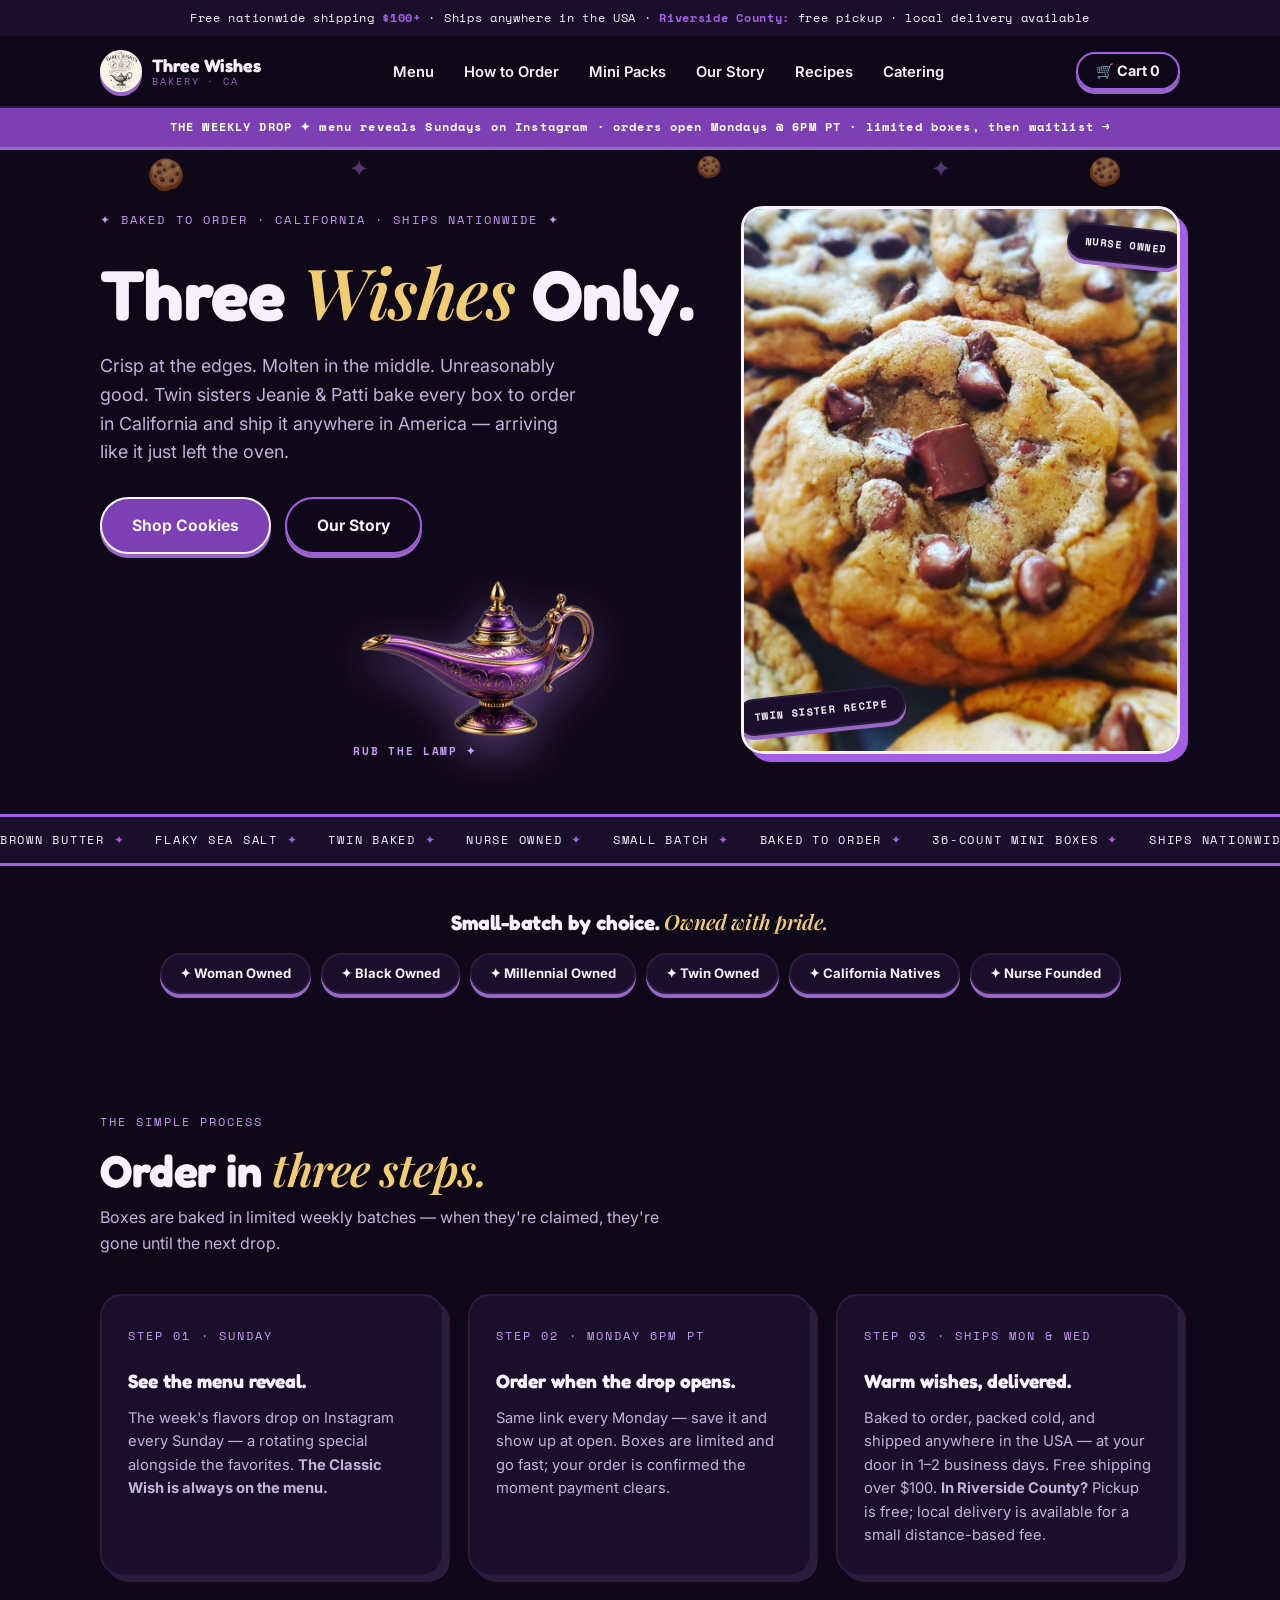
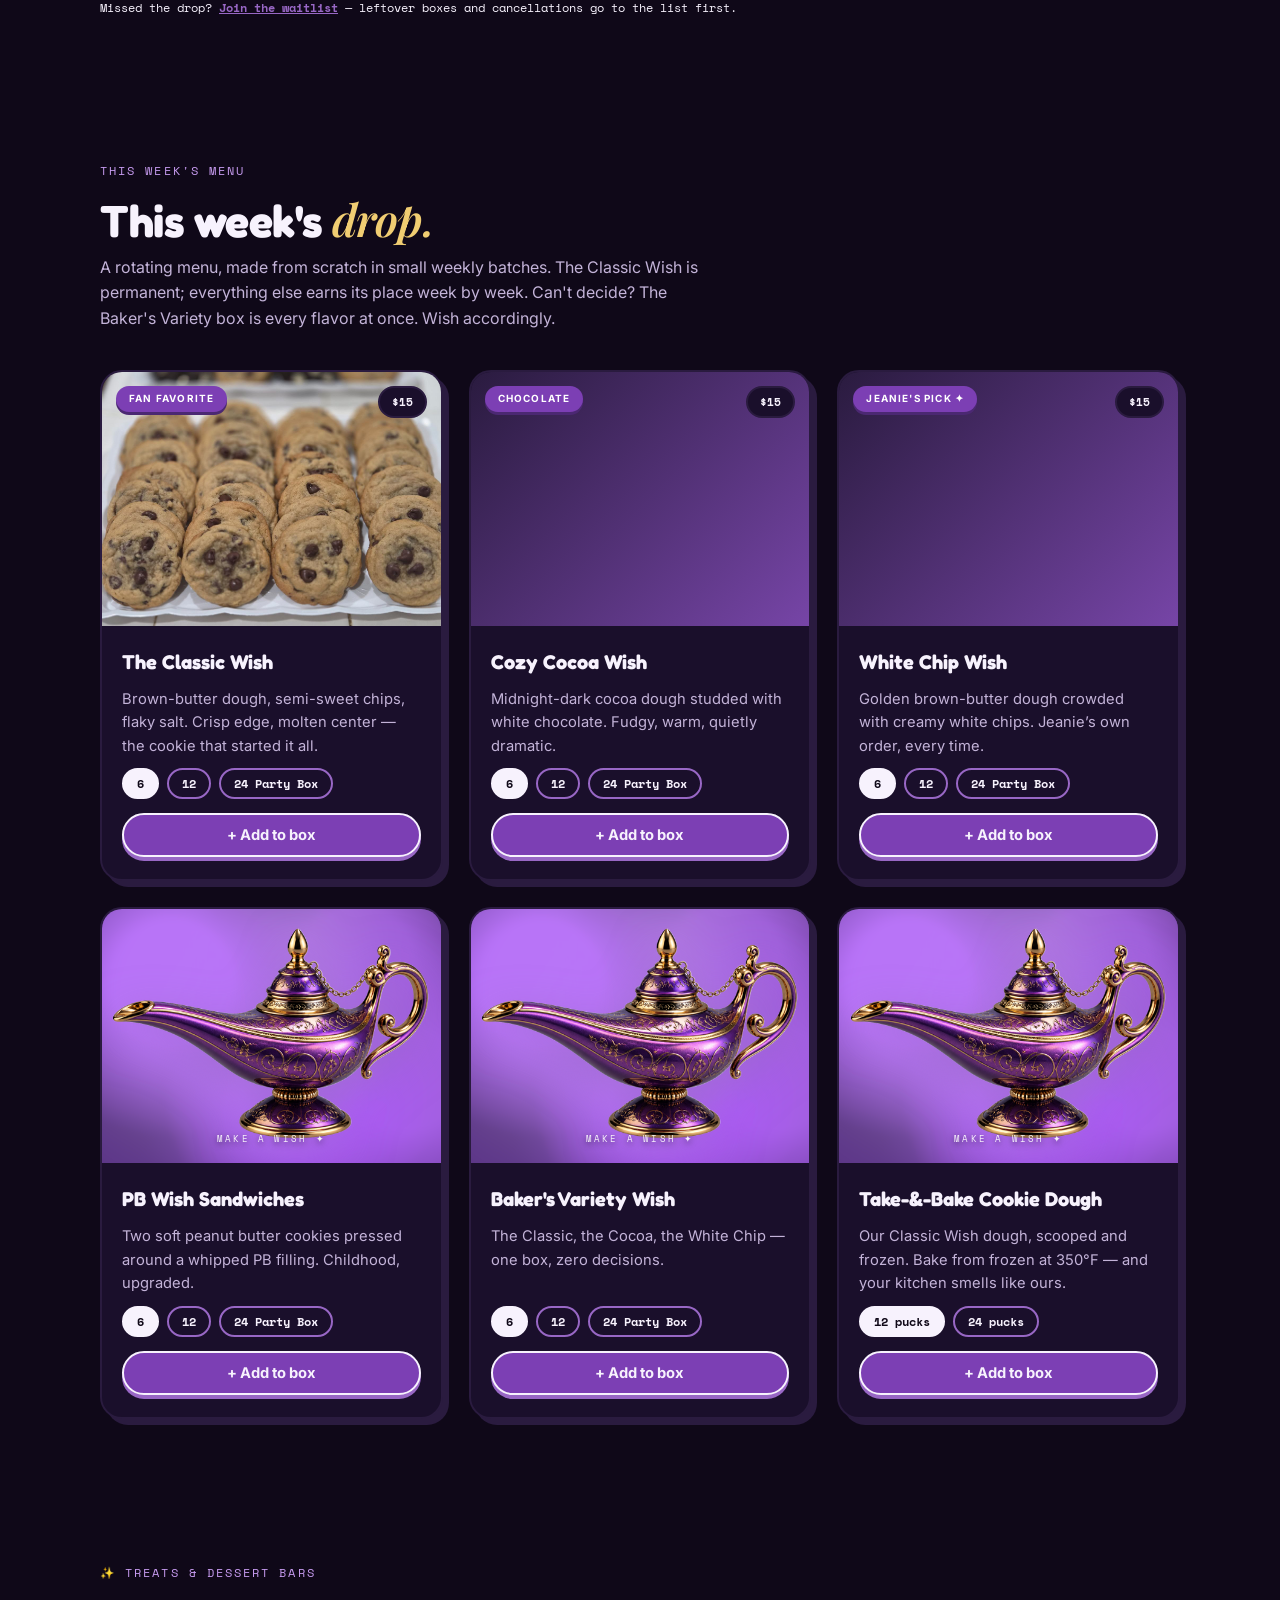
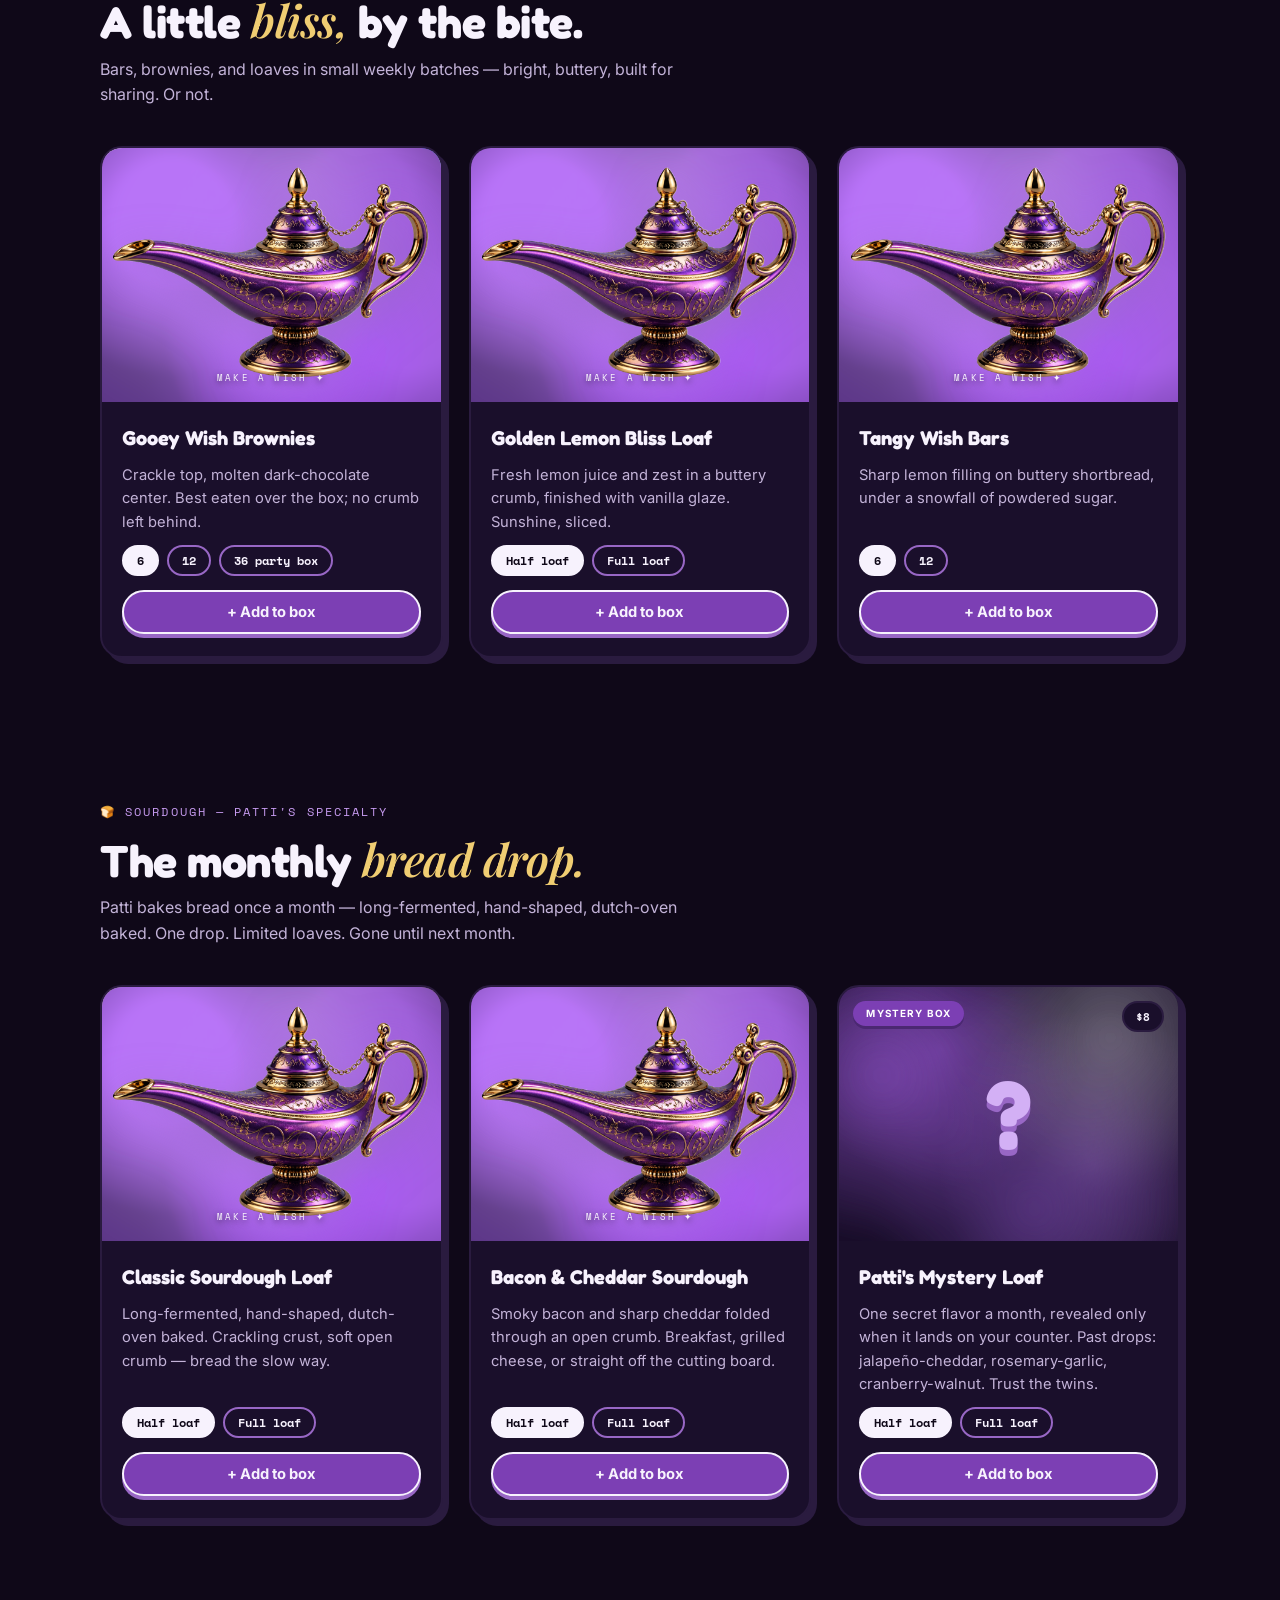
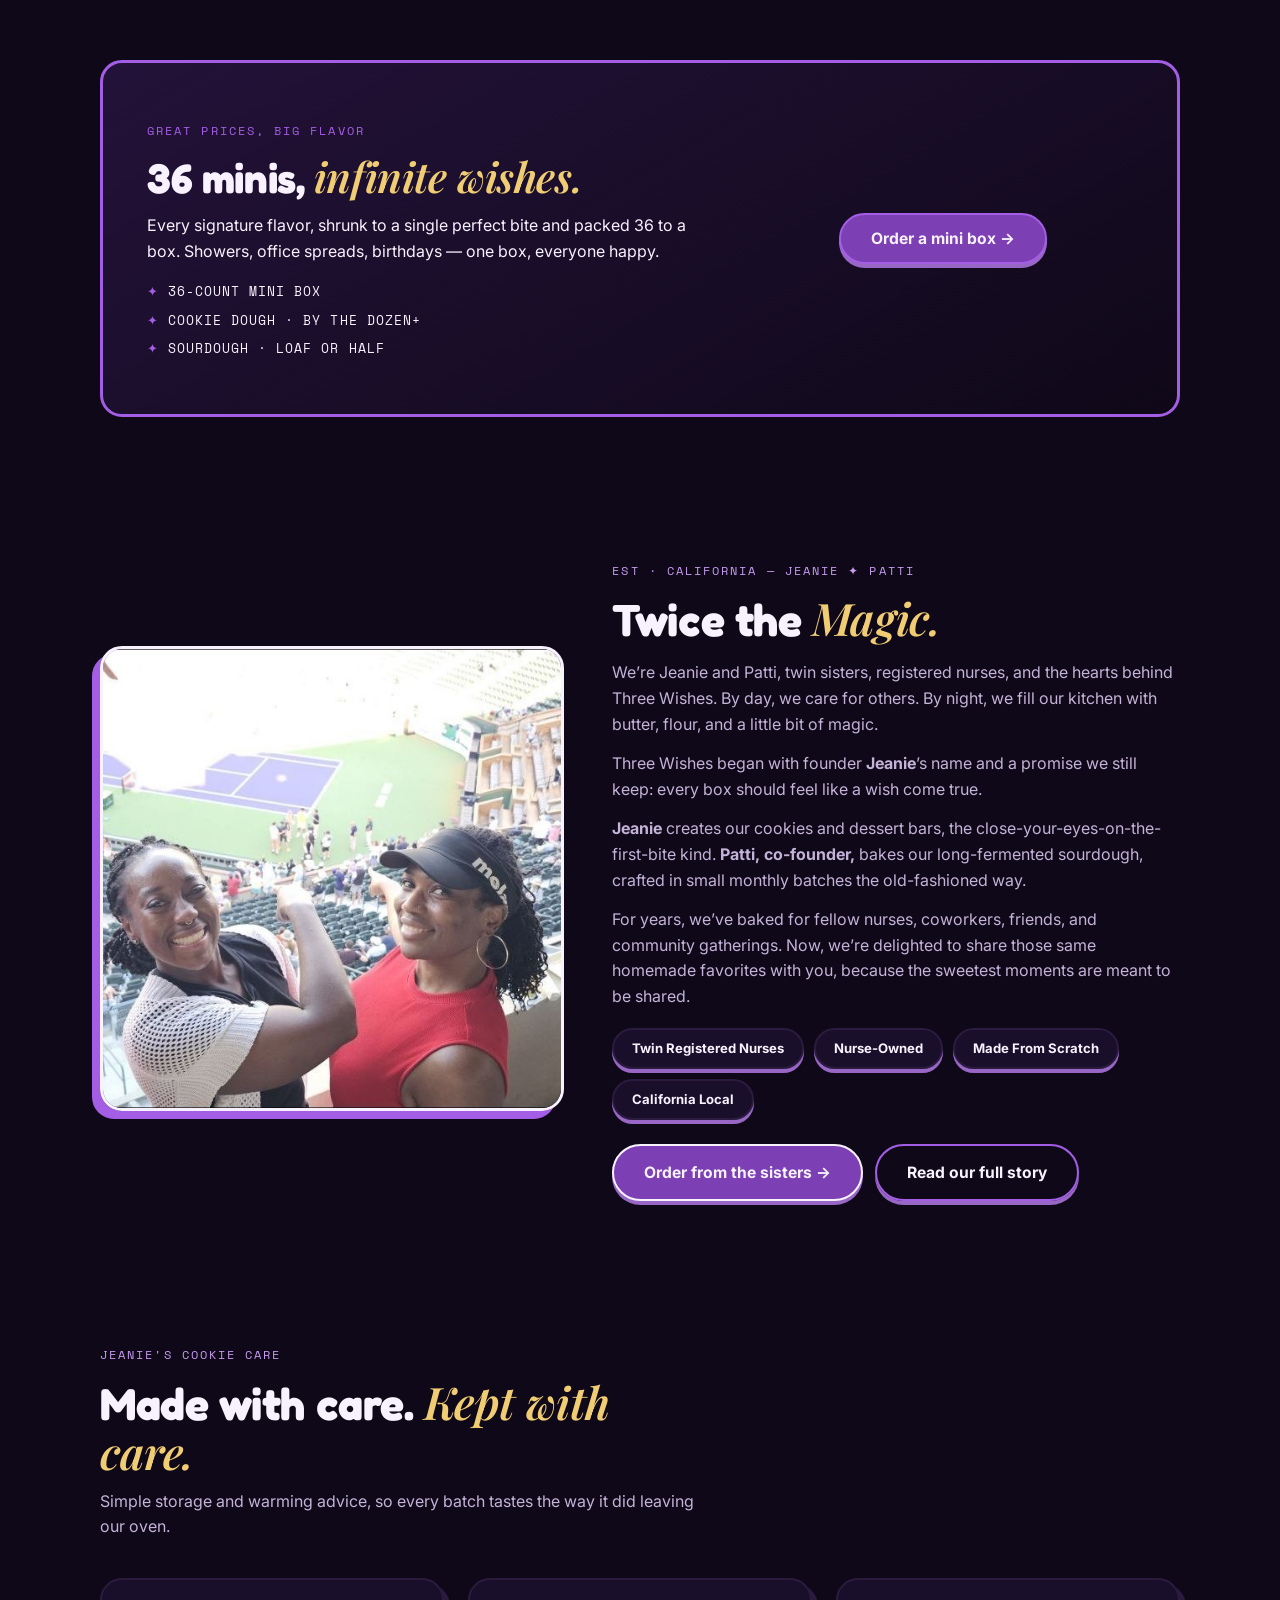
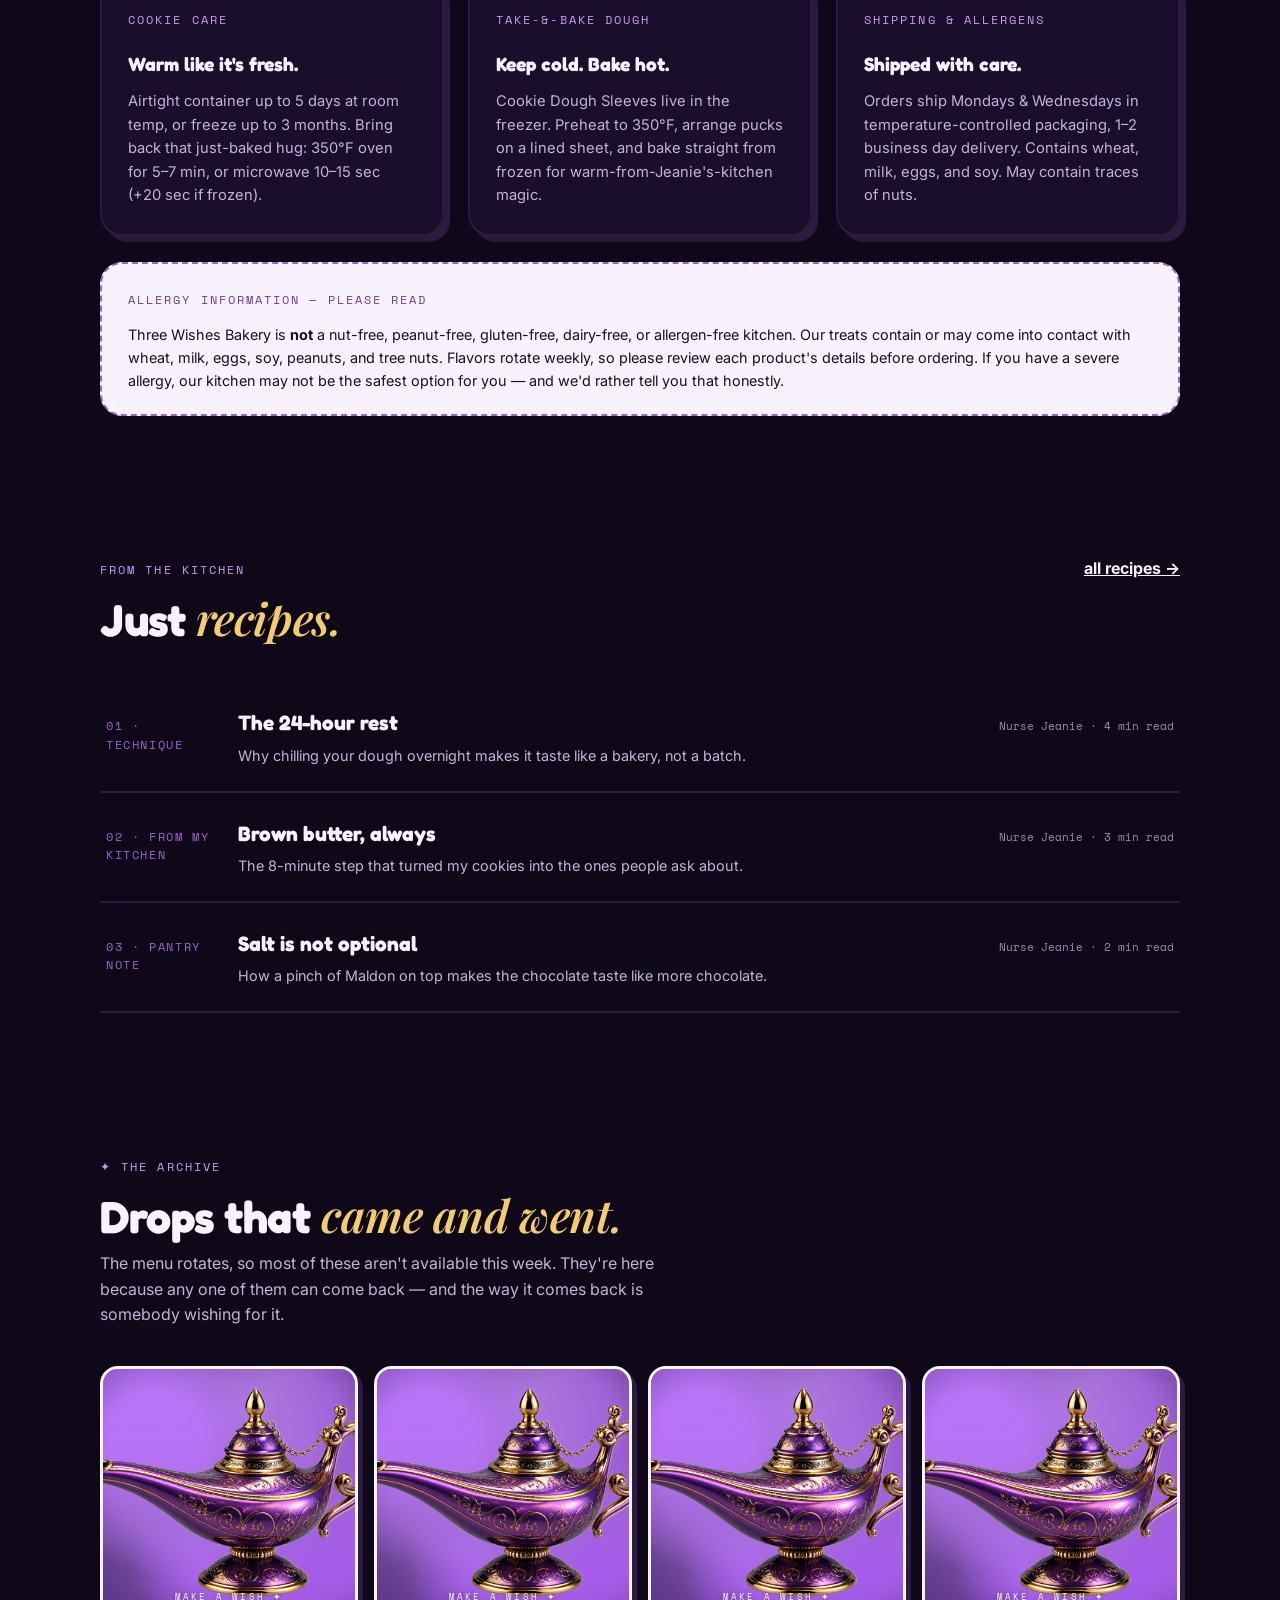
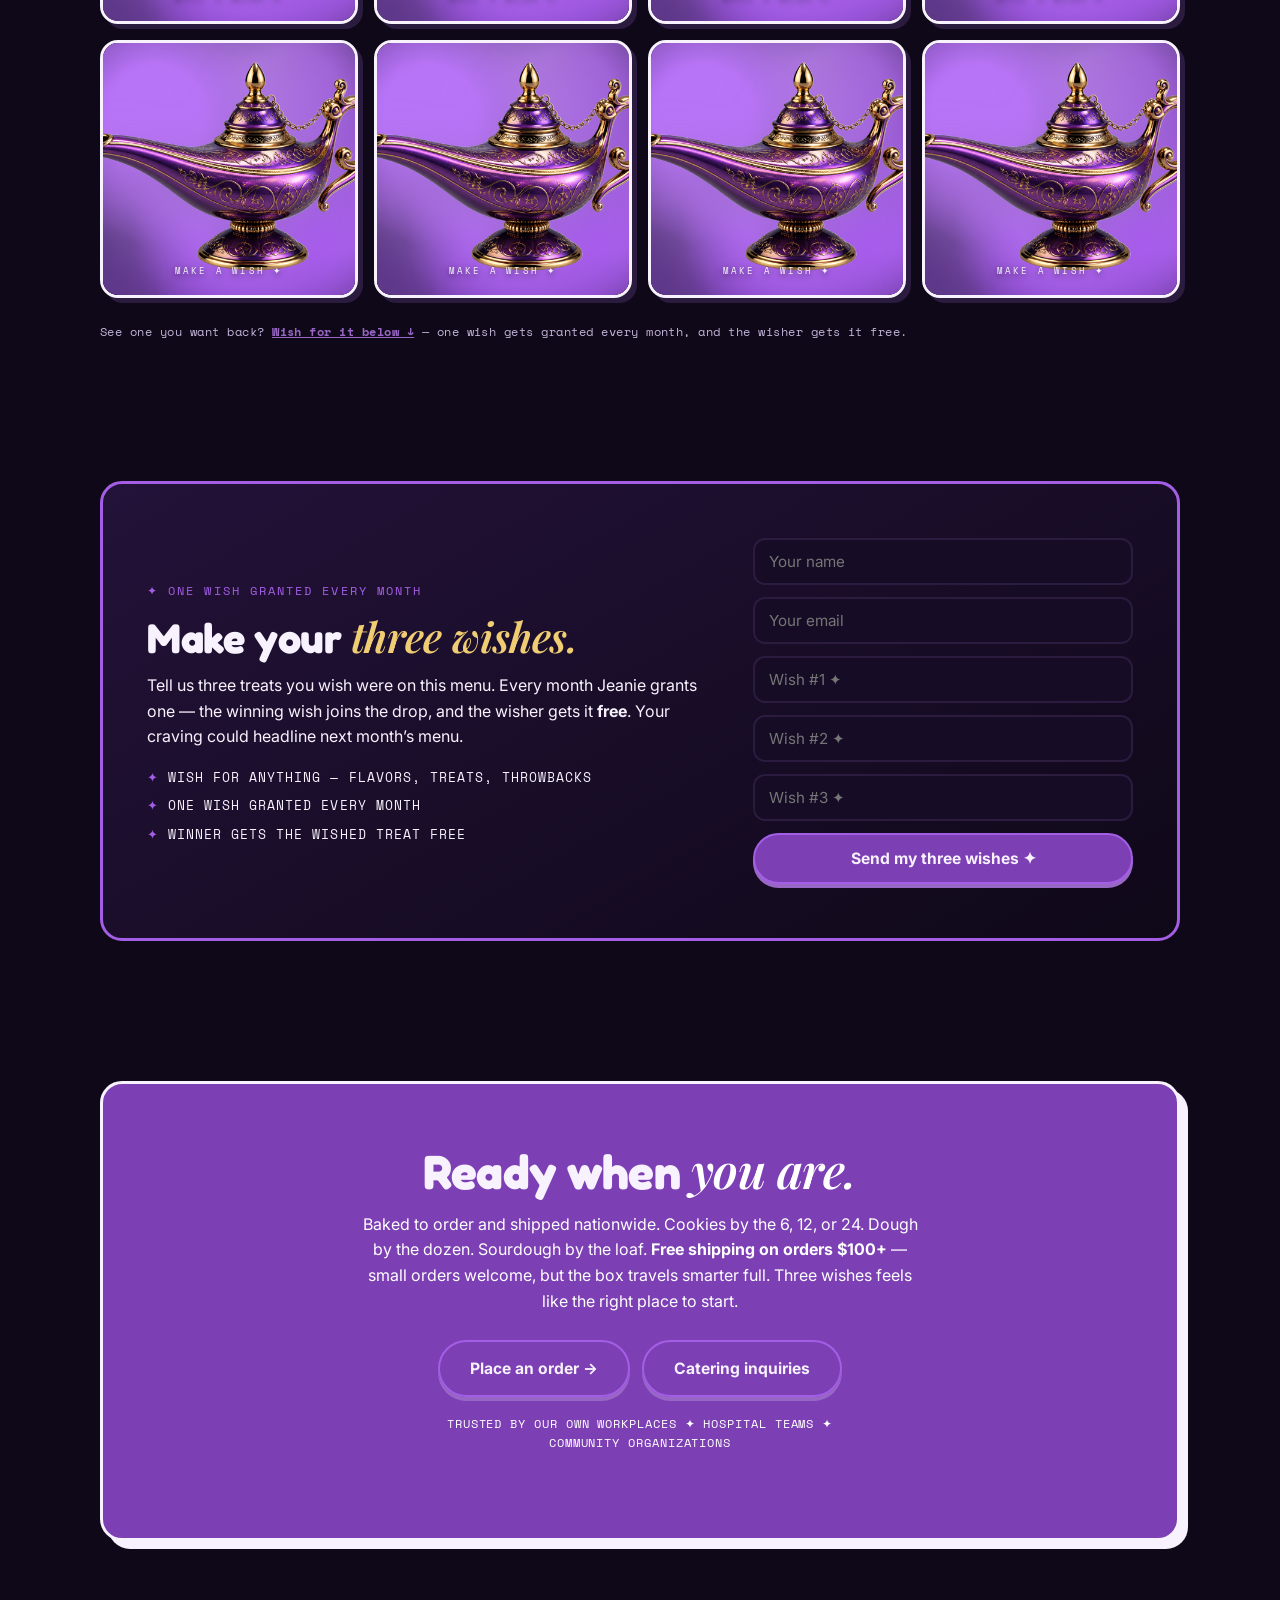
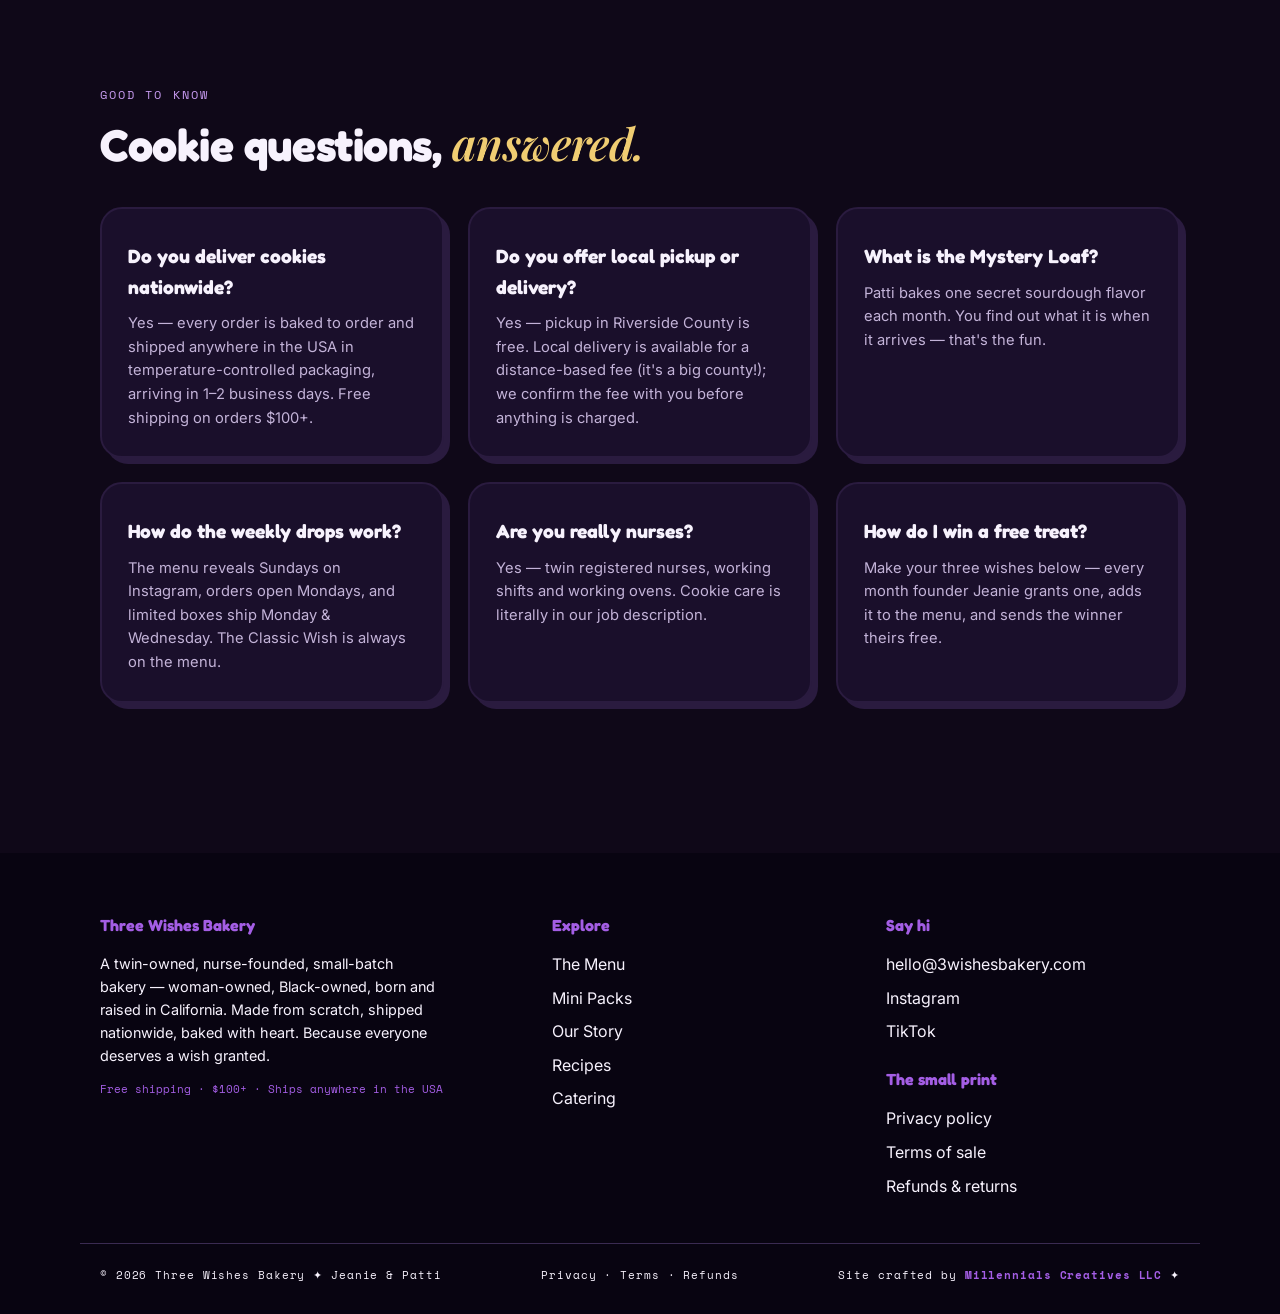
==== index.html @ 8a017bf6 "Close out the remaining SEO issues - Canonical tags added to catering.html and recipes.html, the two" ====
<!DOCTYPE html>
<html lang="en">
<head>
<meta charset="utf-8">
<meta name="viewport" content="width=device-width, initial-scale=1">
<title>Gourmet Cookie Delivery | Three Wishes Bakery, CA</title>
<meta name="description" content="Bakery-style cookies baked to order by twin sisters Jeanie & Patti in California. Weekly drops, monthly sourdough, take-and-bake dough. Free shipping $100+.">
<meta name="keywords" content="Three Wishes Bakery California, nurse owned bakery, twin owned bakery, Black owned bakery, gourmet cookies shipped nationwide, cookie delivery, sourdough bread California, corporate cookie catering, Riverside County bakery pickup, cookie delivery Riverside County, mystery box bakery, take and bake cookie dough">
<link rel="canonical" href="https://3wishesbakery.com/">
<meta property="og:type" content="website">
<meta property="og:site_name" content="Three Wishes Bakery">
<meta property="og:locale" content="en_US">
<meta property="og:title" content="Three Wishes Bakery — Three Wishes Only ✦">
<meta property="og:description" content="Crisp edges. Molten middles. Twin-baked in California, shipped to your door anywhere in the USA.">
<meta property="og:image" content="https://3wishesbakery.com/cookie-hero.jpg">
<meta property="og:url" content="https://3wishesbakery.com/">
<meta name="twitter:card" content="summary_large_image">
<script type="application/ld+json">
{
  "@context": "https://schema.org",
  "@type": "Bakery",
  "name": "Three Wishes Bakery",
  "alternateName": "3 Wishes Bakery California",
  "description": "Twin nurse-owned, Black-owned, woman-owned small-batch bakery. Gourmet cookies, dessert bars, and monthly sourdough drops. Made in California, shipped nationwide.",
  "founder": [
    {
      "@type": "Person",
      "name": "Jeanie",
      "jobTitle": "Founder"
    },
    {
      "@type": "Person",
      "name": "Patti",
      "jobTitle": "Co-Founder"
    }
  ],
  "areaServed": "United States",
  "servesCuisine": "Bakery",
  "email": "hello@3wishesbakery.com",
  "address": {
    "@type": "PostalAddress",
    "addressRegion": "CA",
    "addressCountry": "US"
  },
  "image": "https://3wishesbakery.com/cookie-hero.jpg",
  "logo": "https://3wishesbakery.com/logo-pink.jpg",
  "slogan": "Three Wishes Only.",
  "keywords": "nurse owned bakery, twin owned, Black owned, woman owned, cookies shipped nationwide",
  "url": "https://3wishesbakery.com/",
  "priceRange": "$7–$78",
  "currenciesAccepted": "USD"
}
</script>
<!-- Product/Offer schema: what puts prices into Google results -->
<script type="application/ld+json">
{"@context": "https://schema.org", "@type": "ItemList", "name": "Three Wishes Bakery menu", "itemListElement": [{"@type": "ListItem", "position": 1, "item": {"@type": "Product", "name": "The Classic Wish", "description": "Brown-butter dough, semi-sweet chips, flaky salt. Crisp edge, molten center — the cookie that started it all.", "brand": {"@type": "Brand", "name": "Three Wishes Bakery"}, "category": "Bakery", "image": "https://3wishesbakery.com/real-classic.jpg", "offers": {"@type": "AggregateOffer", "priceCurrency": "USD", "lowPrice": "15.00", "highPrice": "39.00", "offerCount": 3, "availability": "https://schema.org/InStock", "url": "https://3wishesbakery.com/#menu"}}}, {"@type": "ListItem", "position": 2, "item": {"@type": "Product", "name": "Cozy Cocoa Wish", "description": "Midnight-dark cocoa dough studded with white chocolate. Fudgy, warm, quietly dramatic.", "brand": {"@type": "Brand", "name": "Three Wishes Bakery"}, "category": "Bakery", "image": "https://3wishesbakery.com/real-cocoa-white.jpg", "offers": {"@type": "AggregateOffer", "priceCurrency": "USD", "lowPrice": "15.00", "highPrice": "39.00", "offerCount": 3, "availability": "https://schema.org/InStock", "url": "https://3wishesbakery.com/#menu"}}}, {"@type": "ListItem", "position": 3, "item": {"@type": "Product", "name": "White Chip Wish", "description": "Golden brown-butter dough crowded with creamy white chips. Jeanie’s own order, every time.", "brand": {"@type": "Brand", "name": "Three Wishes Bakery"}, "category": "Bakery", "image": "https://3wishesbakery.com/real-white-chip.jpg", "offers": {"@type": "AggregateOffer", "priceCurrency": "USD", "lowPrice": "15.00", "highPrice": "39.00", "offerCount": 3, "availability": "https://schema.org/InStock", "url": "https://3wishesbakery.com/#menu"}}}, {"@type": "ListItem", "position": 4, "item": {"@type": "Product", "name": "PB Wish Sandwiches", "description": "Two soft peanut butter cookies pressed around a whipped PB filling. Childhood, upgraded.", "brand": {"@type": "Brand", "name": "Three Wishes Bakery"}, "category": "Bakery", "image": "https://3wishesbakery.com/extra-pb-held.jpg", "offers": {"@type": "AggregateOffer", "priceCurrency": "USD", "lowPrice": "15.00", "highPrice": "39.00", "offerCount": 3, "availability": "https://schema.org/InStock", "url": "https://3wishesbakery.com/#menu"}}}, {"@type": "ListItem", "position": 5, "item": {"@type": "Product", "name": "Baker's Variety Wish", "description": "The Classic, the Cocoa, the White Chip — one box, zero decisions.", "brand": {"@type": "Brand", "name": "Three Wishes Bakery"}, "category": "Bakery", "image": "https://3wishesbakery.com/real-lineup.jpg", "offers": {"@type": "AggregateOffer", "priceCurrency": "USD", "lowPrice": "15.00", "highPrice": "39.00", "offerCount": 3, "availability": "https://schema.org/InStock", "url": "https://3wishesbakery.com/#menu"}}}, {"@type": "ListItem", "position": 6, "item": {"@type": "Product", "name": "Take-&-Bake Cookie Dough", "description": "Our Classic Wish dough, scooped and frozen. Bake from frozen at 350°F — and your kitchen smells like ours.", "brand": {"@type": "Brand", "name": "Three Wishes Bakery"}, "category": "Bakery", "image": "https://3wishesbakery.com/dough-balls.jpg", "offers": {"@type": "AggregateOffer", "priceCurrency": "USD", "lowPrice": "22.00", "highPrice": "40.00", "offerCount": 2, "availability": "https://schema.org/InStock", "url": "https://3wishesbakery.com/#menu"}}}, {"@type": "ListItem", "position": 7, "item": {"@type": "Product", "name": "Gooey Wish Brownies", "description": "Crackle top, molten dark-chocolate center. Best eaten over the box; no crumb left behind.", "brand": {"@type": "Brand", "name": "Three Wishes Bakery"}, "category": "Bakery", "image": "https://3wishesbakery.com/brownie.jpg", "offers": {"@type": "AggregateOffer", "priceCurrency": "USD", "lowPrice": "18.00", "highPrice": "78.00", "offerCount": 3, "availability": "https://schema.org/InStock", "url": "https://3wishesbakery.com/#menu"}}}, {"@type": "ListItem", "position": 8, "item": {"@type": "Product", "name": "Golden Lemon Bliss Loaf", "description": "Fresh lemon juice and zest in a buttery crumb, finished with vanilla glaze. Sunshine, sliced.", "brand": {"@type": "Brand", "name": "Three Wishes Bakery"}, "category": "Bakery", "image": "https://3wishesbakery.com/real-lemon-loaf.jpg", "offers": {"@type": "AggregateOffer", "priceCurrency": "USD", "lowPrice": "14.00", "highPrice": "24.00", "offerCount": 2, "availability": "https://schema.org/InStock", "url": "https://3wishesbakery.com/#menu"}}}, {"@type": "ListItem", "position": 9, "item": {"@type": "Product", "name": "Tangy Wish Bars", "description": "Sharp lemon filling on buttery shortbread, under a snowfall of powdered sugar.", "brand": {"@type": "Brand", "name": "Three Wishes Bakery"}, "category": "Bakery", "image": "https://3wishesbakery.com/lemon-bar.jpg", "offers": {"@type": "AggregateOffer", "priceCurrency": "USD", "lowPrice": "18.00", "highPrice": "32.00", "offerCount": 2, "availability": "https://schema.org/InStock", "url": "https://3wishesbakery.com/#menu"}}}, {"@type": "ListItem", "position": 10, "item": {"@type": "Product", "name": "Classic Sourdough Loaf", "description": "Long-fermented, hand-shaped, dutch-oven baked. Crackling crust, soft open crumb — bread the slow way.", "brand": {"@type": "Brand", "name": "Three Wishes Bakery"}, "category": "Bakery", "image": "https://3wishesbakery.com/real-sourdough-boule.jpg", "offers": {"@type": "AggregateOffer", "priceCurrency": "USD", "lowPrice": "7.00", "highPrice": "12.00", "offerCount": 2, "availability": "https://schema.org/InStock", "url": "https://3wishesbakery.com/#menu"}}}, {"@type": "ListItem", "position": 11, "item": {"@type": "Product", "name": "Bacon & Cheddar Sourdough", "description": "Smoky bacon and sharp cheddar folded through an open crumb. Breakfast, grilled cheese, or straight off the cutting board.", "brand": {"@type": "Brand", "name": "Three Wishes Bakery"}, "category": "Bakery", "image": "https://3wishesbakery.com/real-sourdough-bacon.jpg", "offers": {"@type": "AggregateOffer", "priceCurrency": "USD", "lowPrice": "9.00", "highPrice": "16.00", "offerCount": 2, "availability": "https://schema.org/InStock", "url": "https://3wishesbakery.com/#menu"}}}, {"@type": "ListItem", "position": 12, "item": {"@type": "Product", "name": "Patti's Mystery Loaf", "description": "One secret flavor a month, revealed only when it lands on your counter. Past drops: jalapeño-cheddar, rosemary-garlic, cranberry-walnut. Trust the twins.", "brand": {"@type": "Brand", "name": "Three Wishes Bakery"}, "category": "Bakery", "offers": {"@type": "AggregateOffer", "priceCurrency": "USD", "lowPrice": "8.00", "highPrice": "14.00", "offerCount": 2, "availability": "https://schema.org/InStock", "url": "https://3wishesbakery.com/#menu"}}}, {"@type": "ListItem", "position": 13, "item": {"@type": "Product", "name": "36-Count Mini Box", "description": "36-Count Mini Box from Three Wishes Bakery — baked to order in California.", "brand": {"@type": "Brand", "name": "Three Wishes Bakery"}, "category": "Bakery", "offers": {"@type": "AggregateOffer", "priceCurrency": "USD", "lowPrice": "36.00", "highPrice": "36.00", "offerCount": 1, "availability": "https://schema.org/InStock", "url": "https://3wishesbakery.com/#menu"}}}]}
</script>
<link rel="icon" href="favicon-32.png" sizes="32x32">
<link rel="icon" href="favicon-16.png" sizes="16x16">
<link rel="apple-touch-icon" href="apple-touch-icon.png">
<link rel="preconnect" href="https://fonts.googleapis.com">
<link rel="preconnect" href="https://fonts.gstatic.com" crossorigin>
<link href="https://fonts.googleapis.com/css2?family=Fredoka:wght@400;500;600;700&family=Playfair+Display:ital,wght@0,600;1,600&family=Space+Mono:wght@400;700&family=Inter:wght@300;400;500;600;700&display=swap" rel="stylesheet">
<link rel="stylesheet" href="styles.css">
<link rel="stylesheet" href="magic.css">
<script type="application/ld+json">
{"@context":"https://schema.org","@type":"FAQPage","mainEntity":[
{"@type":"Question","name":"Do you deliver gourmet cookies nationwide?","acceptedAnswer":{"@type":"Answer","text":"Yes. Three Wishes Bakery bakes to order in California and ships anywhere in the USA in temperature-controlled packaging, arriving in 1-2 business days. Free shipping on orders $100+."}},
{"@type":"Question","name":"Do you offer local pickup or delivery in Riverside County?","acceptedAnswer":{"@type":"Answer","text":"Yes. Pickup in Riverside County, California is free. Local delivery is available for a distance-based fee, confirmed before charging."}},
{"@type":"Question","name":"What is Patti's Mystery Loaf?","acceptedAnswer":{"@type":"Answer","text":"A monthly mystery box sourdough. Co-founder Patti bakes one secret flavor each month, revealed only when it arrives."}},
{"@type":"Question","name":"How do the weekly cookie drops work?","acceptedAnswer":{"@type":"Answer","text":"The weekly menu reveals Sundays on Instagram, orders open Mondays, and limited boxes ship Monday and Wednesday. The Classic Wish chocolate chip cookie is always on the menu."}},
{"@type":"Question","name":"Are the Three Wishes bakers really nurses?","acceptedAnswer":{"@type":"Answer","text":"Yes. Three Wishes Bakery is owned by twin registered nurses, Jeanie (founder) and Patti (co-founder), based in California."}},
{"@type":"Question","name":"How can I win a free treat?","acceptedAnswer":{"@type":"Answer","text":"Submit three wishes for treats you want on the menu. Every month founder Jeanie grants one wish, adds it to the menu, and the winner receives it free."}}]}
</script>
</head>
<body>

<div class="announce">Free nationwide shipping <strong>$100+</strong> · Ships anywhere in the USA · <strong>Riverside County:</strong> free pickup · local delivery available</div>

<header class="site-header">
  <nav class="nav container" aria-label="Main">
    <a class="brand" href="index.html">
      <span class="brand-mark"><img src="logo-mark.jpg" alt="" data-optional onerror="this.style.display='none'" width="128" height="128" fetchpriority="high" decoding="async">✦</span>
      <span class="brand-name">Three Wishes<small>Bakery · CA</small></span>
    </a>
    <ul class="nav-links" id="navLinks">
      <li><a href="#menu">Menu</a></li>
      <li><a href="#drop">How to Order</a></li>
      <li><a href="#minis">Mini Packs</a></li>
      <li><a href="story.html">Our Story</a></li>
      <li><a href="recipes.html">Recipes</a></li>
      <li><a href="catering.html">Catering</a></li>
    </ul>
    <div class="nav-right">
      <button class="cart-btn" onclick="openCart()">🛒 <span class="cart-word">Cart </span><span data-cart-count>0</span></button>
      <button class="nav-toggle" type="button" aria-label="Menu" aria-expanded="false" aria-controls="navLinks" onclick="toggleNav()"><span></span><span></span><span></span></button>
    </div>
  </nav>
</header>

<a class="drop-bar" href="#drop">THE WEEKLY DROP ✦ menu reveals Sundays on Instagram · orders open Mondays @ 6PM PT · limited boxes, then waitlist →</a>

<!-- HERO -->
<section class="hero container">
  <div class="crumbs" aria-hidden="true"><span>🍪</span><span>✦</span><span>🍪</span><span>✦</span><span>🍪</span></div>
  <div class="hero-grid">
    <div>
      <span class="eyebrow">✦ Baked to Order · California · Ships Nationwide ✦</span>
      <h1>Three <span class="serif-accent">Wishes</span> Only.</h1>
      <p class="lede">Crisp at the edges. Molten in the middle. Unreasonably good. Twin sisters Jeanie &amp; Patti bake every box to order in California and ship it anywhere in America — arriving like it just left the oven.</p>
      <div class="hero-ctas">
        <a class="btn btn-primary" href="#menu">Shop Cookies</a>
        <a class="btn btn-ghost" href="#sisters">Our Story</a>
      </div>
    </div>
    <div class="hero-photo hero-float">
      <img src="cookie-hero.jpg" alt="Warm chocolate chip cookies fresh from the oven" data-optional width="1280" height="1280" fetchpriority="high" decoding="async">
      <span class="sticker tr">Nurse Owned</span>
      <span class="sticker bl">Twin Sister Recipe</span>
    </div>
  </div>
</section>

<!-- MARQUEE -->
<div class="marquee" aria-hidden="true">
  <div class="marquee-track">
    <span>brown butter</span><span>flaky sea salt</span><span>twin baked</span><span>nurse owned</span><span>small batch</span><span>baked to order</span><span>36-count mini boxes</span><span>ships nationwide</span><span>made in california</span>
    <span>brown butter</span><span>flaky sea salt</span><span>twin baked</span><span>nurse owned</span><span>small batch</span><span>baked to order</span><span>36-count mini boxes</span><span>ships nationwide</span><span>made in california</span>
  </div>
</div>

<!-- BADGES -->
<section class="badges container">
  <h2>Small-batch by choice. <span class="serif-accent">Owned with pride.</span></h2>
  <div class="badge-row">
    <span class="badge">✦ Woman Owned</span>
    <span class="badge">✦ Black Owned</span>
    <span class="badge">✦ Millennial Owned</span>
    <span class="badge">✦ Twin Owned</span>
    <span class="badge">✦ California Natives</span>
    <span class="badge">✦ Nurse Founded</span>
    
  </div>
</section>

<!-- HOW THE DROP WORKS -->
<section class="section container" id="drop">
  <div class="section-head">
    <span class="eyebrow">The simple process</span>
    <h2>Order in <span class="serif-accent">three steps.</span></h2>
    <p>Boxes are baked in limited weekly batches — when they're claimed, they're gone until the next drop.</p>
  </div>
  <div class="care-grid">
    <div class="care-card">
      <span class="eyebrow">Step 01 · Sunday</span>
      <h3>See the menu reveal.</h3>
      <p>The week's flavors drop on Instagram every Sunday — a rotating special alongside the favorites. <strong>The Classic Wish is always on the menu.</strong></p>
    </div>
    <div class="care-card">
      <span class="eyebrow">Step 02 · Monday 6PM PT</span>
      <h3>Order when the drop opens.</h3>
      <p>Same link every Monday — save it and show up at open. Boxes are limited and go fast; your order is confirmed the moment payment clears.</p>
    </div>
    <div class="care-card">
      <span class="eyebrow">Step 03 · Ships Mon &amp; Wed</span>
      <h3>Warm wishes, delivered.</h3>
      <p>Baked to order, packed cold, and shipped anywhere in the USA — at your door in 1–2 business days. Free shipping over $100. <strong>In Riverside County?</strong> Pickup is free; local delivery is available for a small distance-based fee.</p>
    </div>
  </div>
  <p style="margin-top:22px;font-family:var(--font-mono);font-size:.75rem">Missed the drop? <a href="mailto:hello@3wishesbakery.com?subject=Waitlist%20me%20%E2%9C%A6&body=Please%20add%20me%20to%20the%20waitlist%20for%20this%20week%27s%20drop!%0AName%3A%0AFlavor%2Fbox%20wanted%3A" style="font-weight:700;color:var(--rose-deep)">Join the waitlist</a> — leftover boxes and cancellations go to the list first.</p>
</section>

<!-- MENU: COOKIES -->
<section class="section container" id="menu">
  <div class="section-head">
    <span class="eyebrow">This week's menu</span>
    <h2>This week's <span class="serif-accent">drop.</span></h2>
    <p>A rotating menu, made from scratch in small weekly batches. The Classic Wish is permanent; everything else earns its place week by week. Can't decide? The Baker's Variety box is every flavor at once. Wish accordingly.</p>
  </div>
  <div class="grid">

    <article class="card" data-product="classic">
      <div class="card-photo">
        <img src="real-classic.jpg" alt="The Classic Wish chocolate chip cookies" data-optional width="1280" height="960" loading="lazy" decoding="async">
        <span class="tag">Fan Favorite</span><span class="price-chip">from $15</span>
      </div>
      <div class="card-body">
        <h3>The Classic Wish</h3>
        <p>Brown-butter dough, semi-sweet chips, flaky salt. Crisp edge, molten center — the cookie that started it all.</p>
        <div class="size-row" role="group" aria-label="Choose size">
          <button type="button" class="size-btn" data-size-index="0" aria-pressed="true" onclick="selectSize(this)">6</button>
          <button type="button" class="size-btn" data-size-index="1" aria-pressed="false" onclick="selectSize(this)">12</button>
          <button type="button" class="size-btn" data-size-index="2" aria-pressed="false" onclick="selectSize(this)">24 Party Box</button>
        </div>
        <button type="button" class="add-btn" onclick="addFromCard(this.closest('.card'))">+ Add to box</button>
      </div>
    </article>

    <article class="card" data-product="cocoa">
      <div class="card-photo">
        <img src="real-cocoa-white.jpg" alt="Cozy Cocoa Wish dark chocolate cookies with white chocolate" data-optional width="960" height="1280" loading="lazy" decoding="async">
        <span class="tag">Chocolate</span><span class="price-chip">from $15</span>
      </div>
      <div class="card-body">
        <h3>Cozy Cocoa Wish</h3>
        <p>Midnight-dark cocoa dough studded with white chocolate. Fudgy, warm, quietly dramatic.</p>
        <div class="size-row" role="group" aria-label="Choose size">
          <button type="button" class="size-btn" data-size-index="0" aria-pressed="true" onclick="selectSize(this)">6</button>
          <button type="button" class="size-btn" data-size-index="1" aria-pressed="false" onclick="selectSize(this)">12</button>
          <button type="button" class="size-btn" data-size-index="2" aria-pressed="false" onclick="selectSize(this)">24 Party Box</button>
        </div>
        <button type="button" class="add-btn" onclick="addFromCard(this.closest('.card'))">+ Add to box</button>
      </div>
    </article>

    <article class="card" data-product="whitechip">
      <div class="card-photo">
        <img src="real-white-chip.jpg" alt="White Chip Wish brown butter cookies" data-optional width="960" height="1280" loading="lazy" decoding="async">
        <span class="tag">Jeanie's Pick ✦</span><span class="price-chip">from $15</span>
      </div>
      <div class="card-body">
        <h3>White Chip Wish</h3>
        <p>Golden brown-butter dough crowded with creamy white chips. Jeanie’s own order, every time.</p>
        <div class="size-row" role="group" aria-label="Choose size">
          <button type="button" class="size-btn" data-size-index="0" aria-pressed="true" onclick="selectSize(this)">6</button>
          <button type="button" class="size-btn" data-size-index="1" aria-pressed="false" onclick="selectSize(this)">12</button>
          <button type="button" class="size-btn" data-size-index="2" aria-pressed="false" onclick="selectSize(this)">24 Party Box</button>
        </div>
        <button type="button" class="add-btn" onclick="addFromCard(this.closest('.card'))">+ Add to box</button>
      </div>
    </article>

    <article class="card" data-product="pbsandwich">
      <div class="card-photo">
        <img src="extra-pb-held.jpg" alt="A PB Wish sandwich cookie held up, showing the whipped peanut butter filling" data-optional width="1280" height="1280" loading="lazy" decoding="async">
        <span class="tag">Peanut Butter</span><span class="price-chip">from $15</span>
      </div>
      <div class="card-body">
        <h3>PB Wish Sandwiches</h3>
        <p>Two soft peanut butter cookies pressed around a whipped PB filling. Childhood, upgraded.</p>
        <div class="size-row" role="group" aria-label="Choose size">
          <button type="button" class="size-btn" data-size-index="0" aria-pressed="true" onclick="selectSize(this)">6</button>
          <button type="button" class="size-btn" data-size-index="1" aria-pressed="false" onclick="selectSize(this)">12</button>
          <button type="button" class="size-btn" data-size-index="2" aria-pressed="false" onclick="selectSize(this)">24 Party Box</button>
        </div>
        <button type="button" class="add-btn" onclick="addFromCard(this.closest('.card'))">+ Add to box</button>
      </div>
    </article>

    <article class="card" data-product="variety">
      <div class="card-photo">
        <img src="real-lineup.jpg" alt="Baker's Variety Wish mixed cookie lineup" data-optional width="1280" height="960" loading="lazy" decoding="async">
        <span class="tag">Best of Both</span><span class="price-chip">from $15</span>
      </div>
      <div class="card-body">
        <h3>Baker's Variety Wish</h3>
        <p>The Classic, the Cocoa, the White Chip — one box, zero decisions.</p>
        <div class="size-row" role="group" aria-label="Choose size">
          <button type="button" class="size-btn" data-size-index="0" aria-pressed="true" onclick="selectSize(this)">6</button>
          <button type="button" class="size-btn" data-size-index="1" aria-pressed="false" onclick="selectSize(this)">12</button>
          <button type="button" class="size-btn" data-size-index="2" aria-pressed="false" onclick="selectSize(this)">24 Party Box</button>
        </div>
        <button type="button" class="add-btn" onclick="addFromCard(this.closest('.card'))">+ Add to box</button>
      </div>
    </article>

    <article class="card" data-product="doughsleeve">
      <div class="card-photo">
        <img src="dough-balls.jpg" alt="Take and bake cookie dough pucks on a tray" data-optional width="960" height="1280" loading="lazy" decoding="async">
        <span class="tag">Freezer-Ready</span><span class="price-chip">from $22</span>
      </div>
      <div class="card-body">
        <h3>Take-&amp;-Bake Cookie Dough</h3>
        <p>Our Classic Wish dough, scooped and frozen. Bake from frozen at 350°F — and your kitchen smells like ours.</p>
        <div class="size-row" role="group" aria-label="Choose size">
          <button type="button" class="size-btn" data-size-index="0" aria-pressed="true" onclick="selectSize(this)">12 pucks</button>
          <button type="button" class="size-btn" data-size-index="1" aria-pressed="false" onclick="selectSize(this)">24 pucks</button>
        </div>
        <button type="button" class="add-btn" onclick="addFromCard(this.closest('.card'))">+ Add to box</button>
      </div>
    </article>

  </div>
</section>

<!-- TREATS & BARS -->
<section class="section container">
  <div class="section-head">
    <span class="eyebrow">✨ Treats &amp; dessert bars</span>
    <h2>A little <span class="serif-accent">bliss,</span> by the bite.</h2>
    <p>Bars, brownies, and loaves in small weekly batches — bright, buttery, built for sharing. Or not.</p>
  </div>
  <div class="grid">

    <article class="card" data-product="brownies">
      <div class="card-photo">
        <img src="brownie.jpg" alt="Gooey Wish Brownies with crackle tops" data-optional width="1280" height="1280" loading="lazy" decoding="async">
        <span class="tag">Fudgy</span><span class="price-chip">from $18</span>
      </div>
      <div class="card-body">
        <h3>Gooey Wish Brownies</h3>
        <p>Crackle top, molten dark-chocolate center. Best eaten over the box; no crumb left behind.</p>
        <div class="size-row" role="group" aria-label="Choose size">
          <button type="button" class="size-btn" data-size-index="0" aria-pressed="true" onclick="selectSize(this)">6</button>
          <button type="button" class="size-btn" data-size-index="1" aria-pressed="false" onclick="selectSize(this)">12</button>
          <button type="button" class="size-btn" data-size-index="2" aria-pressed="false" onclick="selectSize(this)">36 party box</button>
        </div>
        <button type="button" class="add-btn" onclick="addFromCard(this.closest('.card'))">+ Add to box</button>
      </div>
    </article>

    <article class="card" data-product="lemonloaf">
      <div class="card-photo">
        <img src="real-lemon-loaf.jpg" alt="Golden Lemon Bliss Loaf with vanilla glaze" data-optional width="720" height="768" loading="lazy" decoding="async">
        <span class="tag">Loaf</span><span class="price-chip">from $14</span>
      </div>
      <div class="card-body">
        <h3>Golden Lemon Bliss Loaf</h3>
        <p>Fresh lemon juice and zest in a buttery crumb, finished with vanilla glaze. Sunshine, sliced.</p>
        <div class="size-row" role="group" aria-label="Choose size">
          <button type="button" class="size-btn" data-size-index="0" aria-pressed="true" onclick="selectSize(this)">Half loaf</button>
          <button type="button" class="size-btn" data-size-index="1" aria-pressed="false" onclick="selectSize(this)">Full loaf</button>
        </div>
        <button type="button" class="add-btn" onclick="addFromCard(this.closest('.card'))">+ Add to box</button>
      </div>
    </article>

    <article class="card" data-product="tangybars">
      <div class="card-photo">
        <img src="lemon-bar.jpg" alt="Tangy Wish Bars with homemade crust" data-optional width="1280" height="1280" loading="lazy" decoding="async">
        <span class="tag">Bars</span><span class="price-chip">from $18</span>
      </div>
      <div class="card-body">
        <h3>Tangy Wish Bars</h3>
        <p>Sharp lemon filling on buttery shortbread, under a snowfall of powdered sugar.</p>
        <div class="size-row" role="group" aria-label="Choose size">
          <button type="button" class="size-btn" data-size-index="0" aria-pressed="true" onclick="selectSize(this)">6</button>
          <button type="button" class="size-btn" data-size-index="1" aria-pressed="false" onclick="selectSize(this)">12</button>
        </div>
        <button type="button" class="add-btn" onclick="addFromCard(this.closest('.card'))">+ Add to box</button>
      </div>
    </article>

  </div>
</section>

<!-- SOURDOUGH -->
<section class="section container">
  <div class="section-head">
    <span class="eyebrow">🍞 Sourdough — Patti's specialty</span>
    <h2>The monthly <span class="serif-accent">bread drop.</span></h2>
    <p>Patti bakes bread once a month — long-fermented, hand-shaped, dutch-oven baked. One drop. Limited loaves. Gone until next month.</p>
  </div>
  <div class="grid">

    <article class="card" data-product="sourclassic">
      <div class="card-photo">
        <img src="real-sourdough-boule.jpg" alt="Classic sourdough boule with crackling crust" data-optional width="960" height="1280" loading="lazy" decoding="async">
        <span class="tag">Handcrafted</span><span class="price-chip">from $7</span>
      </div>
      <div class="card-body">
        <h3>Classic Sourdough Loaf</h3>
        <p>Long-fermented, hand-shaped, dutch-oven baked. Crackling crust, soft open crumb — bread the slow way.</p>
        <div class="size-row" role="group" aria-label="Choose size">
          <button type="button" class="size-btn" data-size-index="0" aria-pressed="true" onclick="selectSize(this)">Half loaf</button>
          <button type="button" class="size-btn" data-size-index="1" aria-pressed="false" onclick="selectSize(this)">Full loaf</button>
        </div>
        <button type="button" class="add-btn" onclick="addFromCard(this.closest('.card'))">+ Add to box</button>
      </div>
    </article>

    <article class="card" data-product="sourbacon">
      <div class="card-photo">
        <img src="real-sourdough-bacon.jpg" alt="Bacon and cheddar sourdough loaf" data-optional width="1280" height="960" loading="lazy" decoding="async">
        <span class="tag">Signature</span><span class="price-chip">from $9</span>
      </div>
      <div class="card-body">
        <h3>Bacon &amp; Cheddar Sourdough</h3>
        <p>Smoky bacon and sharp cheddar folded through an open crumb. Breakfast, grilled cheese, or straight off the cutting board.</p>
        <div class="size-row" role="group" aria-label="Choose size">
          <button type="button" class="size-btn" data-size-index="0" aria-pressed="true" onclick="selectSize(this)">Half loaf</button>
          <button type="button" class="size-btn" data-size-index="1" aria-pressed="false" onclick="selectSize(this)">Full loaf</button>
        </div>
        <button type="button" class="add-btn" onclick="addFromCard(this.closest('.card'))">+ Add to box</button>
      </div>
    </article>

    <article class="card" data-product="sourseasonal">
      <div class="card-photo mystery-photo">
        <span class="mystery-mark" aria-hidden="true">?</span>
        <span class="tag">Mystery Box</span><span class="price-chip">from $8</span>
      </div>
      <div class="card-body">
        <h3>Patti's Mystery Loaf</h3>
        <p>One secret flavor a month, revealed only when it lands on your counter. Past drops: jalapeño-cheddar, rosemary-garlic, cranberry-walnut. Trust the twins.</p>
        <div class="size-row" role="group" aria-label="Choose size">
          <button type="button" class="size-btn" data-size-index="0" aria-pressed="true" onclick="selectSize(this)">Half loaf</button>
          <button type="button" class="size-btn" data-size-index="1" aria-pressed="false" onclick="selectSize(this)">Full loaf</button>
        </div>
        <button type="button" class="add-btn" onclick="addFromCard(this.closest('.card'))">+ Add to box</button>
      </div>
    </article>

  </div>
</section>

<!-- MINIS -->
<section class="section container" id="minis">
  <div class="minis">
    <div>
      <span class="eyebrow" style="color:var(--rose)">Great prices, big flavor</span>
      <h2>36 minis, <span class="serif-accent">infinite wishes.</span></h2>
      <p style="margin-top:12px">Every signature flavor, shrunk to a single perfect bite and packed 36 to a box. Showers, office spreads, birthdays — one box, everyone happy.</p>
      <ul>
        <li>36-count mini box</li>
        <li>Cookie dough · by the dozen+</li>
        <li>Sourdough · loaf or half</li>
      </ul>
    </div>
    <div style="text-align:center">
      <button class="btn btn-primary" style="border-color:var(--rose)" onclick="addToCart('minibox',0)">Order a mini box →</button>
    </div>
  </div>
</section>

<!-- SISTERS -->
<section class="section container" id="sisters">
  <div class="sisters">
    <div class="sisters-photo">
      <img src="sisters.jpg" alt="Jeanie and Patti, twin sisters and founders of Three Wishes Bakery" data-optional width="591" height="546" loading="lazy" decoding="async">
    </div>
    <div>
      <span class="eyebrow">EST · California — Jeanie ✦ Patti</span>
      <h2>Twice the <span class="serif-accent">Magic.</span></h2>
      <p>We’re Jeanie and Patti, twin sisters, registered nurses, and the hearts behind Three Wishes. By day, we care for others. By night, we fill our kitchen with butter, flour, and a little bit of magic.</p>
      <p>Three Wishes began with founder <strong>Jeanie</strong>’s name and a promise we still keep: every box should feel like a wish come true.</p>
      <p><strong>Jeanie</strong> creates our cookies and dessert bars, the close-your-eyes-on-the-first-bite kind. <strong>Patti, co-founder,</strong> bakes our long-fermented sourdough, crafted in small monthly batches the old-fashioned way.</p>
      <p>For years, we’ve baked for fellow nurses, coworkers, friends, and community gatherings. Now, we’re delighted to share those same homemade favorites with you, because the sweetest moments are meant to be shared.</p>
      <div class="badge-row" style="justify-content:flex-start;margin:18px 0 24px">
        <span class="badge">Twin Registered Nurses</span>
        <span class="badge">Nurse-Owned</span>
        <span class="badge">Made From Scratch</span>
        <span class="badge">California Local</span>
      </div>
      <a class="btn btn-primary" href="#menu">Order from the sisters →</a>
      &nbsp;
      <a class="btn btn-ghost" href="story.html">Read our full story</a>
    </div>
  </div>
</section>

<!-- COOKIE CARE -->
<section class="section container">
  <div class="section-head">
    <span class="eyebrow">Jeanie's cookie care</span>
    <h2>Made with care. <span class="serif-accent">Kept with care.</span></h2>
    <p>Simple storage and warming advice, so every batch tastes the way it did leaving our oven.</p>
  </div>
  <div class="care-grid">
    <div class="care-card">
      <span class="eyebrow">Cookie care</span>
      <h3>Warm like it's fresh.</h3>
      <p>Airtight container up to 5 days at room temp, or freeze up to 3 months. Bring back that just-baked hug: 350°F oven for 5–7 min, or microwave 10–15 sec (+20 sec if frozen).</p>
    </div>
    <div class="care-card">
      <span class="eyebrow">Take-&amp;-bake dough</span>
      <h3>Keep cold. Bake hot.</h3>
      <p>Cookie Dough Sleeves live in the freezer. Preheat to 350°F, arrange pucks on a lined sheet, and bake straight from frozen for warm-from-Jeanie's-kitchen magic.</p>
    </div>
    <div class="care-card">
      <span class="eyebrow">Shipping &amp; allergens</span>
      <h3>Shipped with care.</h3>
      <p>Orders ship Mondays &amp; Wednesdays in temperature-controlled packaging, 1–2 business day delivery. Contains wheat, milk, eggs, and soy. May contain traces of nuts.</p>
    </div>
  </div>
  <div class="allergy-panel" style="margin-top:26px;border:2px dashed var(--iris);border-radius:var(--radius);padding:22px 26px">
    <span class="eyebrow">Allergy information — please read</span>
    <p style="font-size:.9rem">Three Wishes Bakery is <strong>not</strong> a nut-free, peanut-free, gluten-free, dairy-free, or allergen-free kitchen. Our treats contain or may come into contact with wheat, milk, eggs, soy, peanuts, and tree nuts. Flavors rotate weekly, so please review each product's details before ordering. If you have a severe allergy, our kitchen may not be the safest option for you — and we'd rather tell you that honestly.</p>
  </div>
</section>

<!-- RECIPES TEASER -->
<section class="section container">
  <div class="section-head" style="display:flex;justify-content:space-between;align-items:baseline;max-width:none;flex-wrap:wrap;gap:10px">
    <div>
      <span class="eyebrow">From the kitchen</span>
      <h2>Just <span class="serif-accent">recipes.</span></h2>
    </div>
    <a href="recipes.html" style="font-weight:700">all recipes →</a>
  </div>
  <div class="recipe-list">
    <a class="recipe-item" href="recipe-24-hour-rest.html">
      <span class="num">01 · Technique</span>
      <span><h3>The 24-hour rest</h3><p>Why chilling your dough overnight makes it taste like a bakery, not a batch.</p></span>
      <span class="meta">Nurse Jeanie · 4 min read</span>
    </a>
    <a class="recipe-item" href="recipe-brown-butter.html">
      <span class="num">02 · From my kitchen</span>
      <span><h3>Brown butter, always</h3><p>The 8-minute step that turned my cookies into the ones people ask about.</p></span>
      <span class="meta">Nurse Jeanie · 3 min read</span>
    </a>
    <a class="recipe-item" href="recipe-salt.html">
      <span class="num">03 · Pantry note</span>
      <span><h3>Salt is not optional</h3><p>How a pinch of Maldon on top makes the chocolate taste like more chocolate.</p></span>
      <span class="meta">Nurse Jeanie · 2 min read</span>
    </a>
  </div>
</section>

<!-- PAST DROPS -->
<section class="section container" id="drops">
  <div class="section-head">
    <span class="eyebrow">✦ The archive</span>
    <h2>Drops that <span class="serif-accent">came and went.</span></h2>
    <p>The menu rotates, so most of these aren't available this week. They're here because any one of them can come back — and the way it comes back is somebody wishing for it.</p>
  </div>
  <div class="drops">
    <figure class="drop-tile">
      <img src="extra-smores-bar.jpg" alt="S'mores bar with torched marshmallow and chocolate" loading="lazy" decoding="async">
      <figcaption><span class="when">Past drop</span><span class="name">S'mores Wish Bars</span></figcaption>
    </figure>
    <figure class="drop-tile">
      <img src="extra-cinnamon-roll.jpg" alt="Cinnamon roll with cream cheese glaze" loading="lazy" decoding="async">
      <figcaption><span class="when">Past drop</span><span class="name">Sunday Cinnamon Rolls</span></figcaption>
    </figure>
    <figure class="drop-tile">
      <img src="extra-caramel-cookie.jpg" alt="Chocolate chip cookie with a molten caramel center" loading="lazy" decoding="async">
      <figcaption><span class="when">Past drop</span><span class="name">Caramel Chunk Wish</span></figcaption>
    </figure>
    <figure class="drop-tile">
      <img src="extra-classic-bite.jpg" alt="A Classic Wish cookie held up with a bite taken out" loading="lazy" decoding="async">
      <figcaption><span class="when">Always on</span><span class="name">The first bite</span></figcaption>
    </figure>
    <figure class="drop-tile">
      <img src="extra-bacon-halves.jpg" alt="Bacon and cheddar sourdough loaf cut to show the crumb" loading="lazy" decoding="async">
      <figcaption><span class="when">Bread drop</span><span class="name">Bacon &amp; Cheddar Crumb</span></figcaption>
    </figure>
    <figure class="drop-tile">
      <img src="extra-four-rows.jpg" alt="Four rows of assorted cookies cooling on a rack" loading="lazy" decoding="async">
      <figcaption><span class="when">Every week</span><span class="name">The full lineup</span></figcaption>
    </figure>
    <figure class="drop-tile">
      <img src="extra-tangy-bite.jpg" alt="Lemon bar with powdered sugar, one bite taken" loading="lazy" decoding="async">
      <figcaption><span class="when">On the menu</span><span class="name">Tangy Wish Bars</span></figcaption>
    </figure>
    <figure class="drop-tile">
      <img src="extra-cocoa-story.jpg" alt="Cozy Cocoa Wish cookie held up, showing the fudgy middle" loading="lazy" decoding="async">
      <figcaption><span class="when">On the menu</span><span class="name">Cozy Cocoa Wish</span></figcaption>
    </figure>
  </div>
  <p class="drops-note">See one you want back? <a href="#wishes">Wish for it below ↓</a> — one wish gets granted every month, and the wisher gets it free.</p>
</section>

<!-- MAKE 3 WISHES -->
<section class="section container" id="wishes">
  <div class="minis" style="border-color:var(--rose)">
    <div>
      <span class="eyebrow" style="color:var(--rose)">✦ One wish granted every month</span>
      <h2>Make your <span class="serif-accent">three wishes.</span></h2>
      <p style="margin-top:12px">Tell us three treats you wish were on this menu. Every month Jeanie grants one — the winning wish joins the drop, and the wisher gets it <strong>free</strong>. Your craving could headline next month’s menu.</p>
      <ul>
        <li>Wish for anything — flavors, treats, throwbacks</li>
        <li>One wish granted every month</li>
        <li>Winner gets the wished treat free</li>
      </ul>
    </div>
    <form name="wishes" method="POST" data-netlify="true" netlify-honeypot="bot-field" action="/form-thanks.html" style="display:grid;gap:12px">
      <input type="hidden" name="form-name" value="wishes">
      <p hidden><label>Leave blank: <input name="bot-field"></label></p>
      <input name="wname" required placeholder="Your name" aria-label="Your name">
      <input name="wemail" type="email" required placeholder="Your email" aria-label="Your email">
      <div class="wish-field"><input name="wish1" required placeholder="Wish #1 ✦" aria-label="Wish 1"></div>
      <div class="wish-field"><input name="wish2" placeholder="Wish #2 ✦" aria-label="Wish 2"></div>
      <div class="wish-field"><input name="wish3" placeholder="Wish #3 ✦" aria-label="Wish 3"></div>
      <button type="submit" class="btn btn-primary" style="border-color:var(--rose)">Send my three wishes ✦</button>
    </form>
  </div>
</section>

<!-- CTA -->
<section class="section container">
  <div class="cta">
    <h2>Ready when <span class="serif-accent" style="color:#fff">you are.</span></h2>
    <p>Baked to order and shipped nationwide. Cookies by the 6, 12, or 24. Dough by the dozen. Sourdough by the loaf. <strong>Free shipping on orders $100+</strong> — small orders welcome, but the box travels smarter full. Three wishes feels like the right place to start.</p>
    <a class="btn btn-ghost" href="#menu">Place an order →</a>
    &nbsp;
    <a class="btn btn-ghost" href="catering.html">Catering inquiries</a>
    <p style="margin-top:18px;font-family:var(--font-mono);font-size:.72rem;letter-spacing:.08em">TRUSTED BY OUR OWN WORKPLACES ✦ HOSPITAL TEAMS ✦ COMMUNITY ORGANIZATIONS</p>
  </div>
</section>

<!-- FAQ -->
<section class="section container" id="faq">
  <div class="section-head">
    <span class="eyebrow">Good to know</span>
    <h2>Cookie questions, <span class="serif-accent">answered.</span></h2>
  </div>
  <div class="care-grid">
    <div class="care-card"><h3>Do you deliver cookies nationwide?</h3><p>Yes — every order is baked to order and shipped anywhere in the USA in temperature-controlled packaging, arriving in 1–2 business days. Free shipping on orders $100+.</p></div>
    <div class="care-card"><h3>Do you offer local pickup or delivery?</h3><p>Yes — pickup in Riverside County is free. Local delivery is available for a distance-based fee (it's a big county!); we confirm the fee with you before anything is charged.</p></div>
    <div class="care-card"><h3>What is the Mystery Loaf?</h3><p>Patti bakes one secret sourdough flavor each month. You find out what it is when it arrives — that's the fun.</p></div>
    <div class="care-card"><h3>How do the weekly drops work?</h3><p>The menu reveals Sundays on Instagram, orders open Mondays, and limited boxes ship Monday &amp; Wednesday. The Classic Wish is always on the menu.</p></div>
    <div class="care-card"><h3>Are you really nurses?</h3><p>Yes — twin registered nurses, working shifts and working ovens. Cookie care is literally in our job description.</p></div>
    <div class="care-card"><h3>How do I win a free treat?</h3><p>Make your three wishes below — every month founder Jeanie grants one, adds it to the menu, and sends the winner theirs free.</p></div>
  </div>
</section>

<!-- FOOTER -->
<footer class="site-footer">
  <div class="container footer-grid">
    <div>
      <h4>Three Wishes Bakery</h4>
      <p style="font-size:.9rem;max-width:38ch">A twin-owned, nurse-founded, small-batch bakery — woman-owned, Black-owned, born and raised in California. Made from scratch, shipped nationwide, baked with heart. Because everyone deserves a wish granted.</p>
      <p style="font-family:var(--font-mono);font-size:.68rem;margin-top:14px;color:var(--rose)">Free shipping · $100+ · Ships anywhere in the USA</p>
    </div>
    <div>
      <h4>Explore</h4>
      <ul>
        <li><a href="#menu">The Menu</a></li>
        <li><a href="#minis">Mini Packs</a></li>
        <li><a href="story.html">Our Story</a></li>
        <li><a href="recipes.html">Recipes</a></li>
        <li><a href="catering.html">Catering</a></li>
      </ul>
    </div>
    <div>
      <h4>Say hi</h4>
      <ul>
        <li><a href="mailto:hello@3wishesbakery.com">hello@3wishesbakery.com</a></li>
        <li><a href="https://instagram.com" rel="noopener">Instagram</a></li>
        <li><a href="https://tiktok.com" rel="noopener">TikTok</a></li>
      </ul>
      <h4 style="margin-top:22px">The small print</h4>
      <ul>
        <li><a href="privacy.html">Privacy policy</a></li>
        <li><a href="terms.html">Terms of sale</a></li>
        <li><a href="refunds.html">Refunds &amp; returns</a></li>
      </ul>
    </div>
  </div>
  <div class="container footer-note">
    <span>© 2026 Three Wishes Bakery ✦ Jeanie &amp; Patti</span>
    <span><a href="privacy.html">Privacy</a> · <a href="terms.html">Terms</a> · <a href="refunds.html">Refunds</a></span>
    <span>Site crafted by <a href="https://millennialscreatives.com" target="_blank" rel="noopener" style="color:var(--rose);font-weight:700">Millennials Creatives LLC</a> ✦</span>
  </div>
</footer>

<!-- CART DRAWER -->
<div class="drawer-backdrop" onclick="closeCart()"></div>
<aside class="drawer" role="dialog" aria-modal="true" aria-label="Shopping cart">
  <div class="drawer-head">
    <p class="drawer-title">Your box · Cart (<span data-cart-count>0</span>)</p>
    <button class="drawer-close" onclick="closeCart()" aria-label="Close cart">✕</button>
  </div>
  <div class="drawer-items" id="cartItems"></div>
  <div class="drawer-foot">
    <div class="totals"><span>Subtotal</span><span id="cartSubtotal">$0.00</span></div>
    <div class="totals"><span>Shipping</span><span id="cartShipping">—</span></div>
    <div class="totals total"><span>Total</span><span id="cartTotal">$0.00</span></div>
        <label for="fulfillment" style="font-size:.72rem;font-family:var(--font-mono)">Fulfillment</label>
    <select id="fulfillment" style="padding:9px 12px;font-size:.85rem">
      <option>Ship nationwide</option>
      <option>Free pickup — Riverside County</option>
      <option>Local delivery — Riverside County (fee by distance)</option>
    </select>
    <button class="checkout-btn" onclick="checkout()">Checkout</button>
    <p class="note">Free shipping on orders $100+ ✦ ships Mon &amp; Wed</p>
  </div>
</aside>

<script src="app.js"></script>
<script src="magic.js"></script>
</body>
</html>
---- styles.css ----
/* ============================================================
   Three Wishes Bakery — brand stylesheet
   Iris/amethyst palette:
   amethyst #a45ee5 · iris #9867c5 · deep #6b3f9e
   lavender page #faf6fe · surface #ebdcfa · aubergine-black #1c1030
   ============================================================ */
:root{
  /* ============================================================
     PALETTE — taken directly from the Lovable build's tokens
     (src/styles.css), so this matches the design that was approved
     there rather than an approximation of it.

       --midnight #0f0818   page background   (it is a DARK site)
       --cream    #f7f2fd   body text / light surfaces
       --rose     #a45ee5   amethyst accent
       --rose-deep#9867c5   iris
       --dough    #ece0f8   soft surface
       --gold     oklch(0.72 0.11 75) ≈ #c9962f

     Variable names are kept so the existing rules keep working.
     ============================================================ */
  --midnight:#0f0818;
  --iris:#9867c5;
  --amethyst:#a45ee5;
  --gold:#c9962f;
  --gold-bright:#e8b84b;

  --rose:#a45ee5;
  --rose-deep:#9867c5;
  --cream:#f7f2fd;       /* light — as the name says. Text and light surfaces. */
  --ink:#f7f2fd;         /* alias, same value */
  --dough:#2a1b3f;       /* dark surface / borders */
  --cocoa:#f7f2fd;       /* "hard edge" colour, now light on dark */
  --surface:#1a0f2b;     /* raised card background */
  --white:#f7f2fd;
  --btn-fill:#7c3fb4;   /* white on #a45ee5 is only 3.59:1 */
  --shadow-pop:0 4px 0 0 var(--iris);
  --radius:22px;
  --font-display:"Fredoka",sans-serif;
  --font-serif:"Playfair Display",serif;
  --font-body:"Inter",sans-serif;
  --font-mono:"Space Mono",monospace;
}
*{box-sizing:border-box;margin:0;padding:0}
html{scroll-behavior:smooth}
@media (prefers-reduced-motion:reduce){
  html{scroll-behavior:auto}
  *,*::before,*::after{animation-duration:.01ms!important;transition-duration:.01ms!important}
}
body{
  /* clip (not hidden) so a stray pixel from a full-bleed carousel can never
     produce a horizontal scrollbar, without creating a scroll container */
  overflow-x:clip;
  font-family:var(--font-body);
  background:var(--midnight);
  color:var(--cream);
  line-height:1.6;
  -webkit-font-smoothing:antialiased;
}
img{max-width:100%;display:block}
a{color:inherit}
button{font-family:inherit;cursor:pointer}
.container{max-width:1120px;margin:0 auto;padding:0 20px}
.eyebrow{
  font-family:var(--font-mono);
  font-size:.72rem;letter-spacing:.18em;text-transform:uppercase;
  /* #d14d6b on cream measured 3.84:1; #6b3f9e clears AA for small text */
  color:#c79bf0;display:inline-block;margin-bottom:14px;   /* amethyst itself is 3.59 on midnight */
}
h1,h2{font-family:var(--font-display);font-weight:700;line-height:1.08;letter-spacing:-.01em}
/* #e8b84b on the midnight page is 3.53:1; #f0cd72 clears AA and keeps the gold */
.serif-accent{font-family:var(--font-serif);font-style:italic;font-weight:600;color:#f0cd72}

/* ---------- announcement bar ---------- */
.announce{
  background:#1a0f2b;color:var(--ink);
  font-family:var(--font-mono);font-size:.72rem;letter-spacing:.06em;
  text-align:center;padding:9px 14px;
}
.announce strong{color:var(--rose)}

/* ---------- header ---------- */
.site-header{
  position:sticky;top:0;z-index:50;
  background:rgba(15,8,24,.9);backdrop-filter:blur(8px);
  border-bottom:2px solid var(--dough);
}
.nav{display:flex;align-items:center;justify-content:space-between;padding:14px 20px;gap:16px;position:relative}
.brand{display:flex;align-items:center;gap:10px;text-decoration:none}
.brand-mark{
  width:42px;height:42px;border-radius:50%;
  /* white on iris is 4.13:1; #6b3f9e clears AA for the fallback glyph */
  background:#6b3f9e;color:#fff;
  display:grid;place-items:center;
  font-family:var(--font-display);font-weight:700;font-size:1rem;
  box-shadow:var(--shadow-pop);
  overflow:hidden;flex:none;
}
.brand-mark img{width:100%;height:100%;object-fit:cover}
.brand-name{font-family:var(--font-display);font-weight:700;font-size:1.12rem;line-height:1.05}
.brand-name small{display:block;font-family:var(--font-mono);font-weight:400;font-size:.6rem;letter-spacing:.2em;text-transform:uppercase;color:var(--rose-deep)}
.nav-links{display:flex;gap:26px;list-style:none;align-items:center}
.nav-links a{
  text-decoration:none;font-weight:600;font-size:.92rem;
  padding:4px 2px;border-bottom:2px solid transparent;
}
.nav-links a:hover,.nav-links a:focus-visible{border-bottom-color:var(--rose)}
.cart-btn{
  border:2px solid var(--amethyst);background:transparent;color:var(--ink);
  border-radius:999px;padding:8px 18px;font-weight:700;font-size:.9rem;
  box-shadow:var(--shadow-pop);transition:transform .15s;
}
.cart-btn:hover{transform:translateY(-2px)}
.nav-right{display:flex;align-items:center;gap:10px}
.nav-toggle{
  display:none;
  /* --cocoa and --white are both light in the dark theme, so the bars were
     invisible against the button and it read as a blank white square. */
  border:2px solid var(--amethyst);background:transparent;
  border-radius:14px;padding:9px 11px;line-height:0;
  box-shadow:var(--shadow-pop);
}
.nav-toggle span{
  display:block;width:20px;height:2px;background:var(--ink);
  border-radius:2px;transition:transform .2s,opacity .2s;
}
.nav-toggle span+span{margin-top:5px}
body.nav-open .nav-toggle span:nth-child(1){transform:translateY(7px) rotate(45deg)}
body.nav-open .nav-toggle span:nth-child(2){opacity:0}
body.nav-open .nav-toggle span:nth-child(3){transform:translateY(-7px) rotate(-45deg)}
:focus-visible{outline:3px solid var(--rose-deep);outline-offset:2px}
@media (max-width:760px){
  .nav-toggle{display:block}
  .nav-links{
    display:none;
    position:absolute;left:0;right:0;top:100%;
    flex-direction:column;align-items:stretch;gap:0;
    background:#160c26;border-bottom:2px solid var(--dough);
    padding:6px 20px 14px;
  }
  body.nav-open .nav-links{display:flex}
  .nav-links a{
    display:block;padding:13px 2px;font-size:1rem;
    border-bottom:1px solid var(--dough);
  }
  .nav-links li:last-child a{border-bottom:none}
  .nav-links a:hover,.nav-links a:focus-visible{border-bottom-color:var(--dough);color:var(--rose-deep)}
  /* keep the whole row inside 360px: shorter labels, tighter gaps */
  .nav{gap:8px}
  .nav-right{gap:8px}
  .cart-btn{padding:8px 12px;font-size:.82rem}
  .cart-btn .cart-word{display:none}
  .brand{gap:8px}
  .brand-mark{width:36px;height:36px}
  .brand-name{font-size:.98rem}
  .brand-name small{font-size:.54rem;letter-spacing:.14em}
}

/* ---------- hero ---------- */
.hero{padding:56px 20px 60px;position:relative;overflow:hidden}
.hero-grid{display:grid;grid-template-columns:1.15fr .85fr;gap:48px;align-items:center}
.hero h1{font-size:clamp(2.6rem,6vw,4.4rem);margin:10px 0 20px}
.hero p.lede{font-size:1.12rem;max-width:44ch;color:#c3b3d8}
.hero-ctas{display:flex;gap:14px;margin-top:30px;flex-wrap:wrap}
.btn{
  display:inline-block;text-decoration:none;font-weight:700;
  border-radius:999px;padding:14px 30px;font-size:.98rem;
  border:2px solid var(--cocoa);transition:transform .15s;
}
.btn:hover{transform:translateY(-2px)}
.btn-primary{background:var(--btn-fill);color:var(--white);box-shadow:var(--shadow-pop)}
/* both --white and --cocoa are light in the dark theme, so this needed
   explicit values rather than inherited ones — it measured 1.00:1. */
.btn-ghost{background:transparent;color:var(--ink);border-color:var(--amethyst);box-shadow:0 4px 0 0 var(--iris)}
.btn-ghost:hover{background:rgba(164,94,229,.16)}
.hero-photo{
  border-radius:var(--radius);aspect-ratio:4/5;overflow:hidden;
  border:3px solid var(--cocoa);box-shadow:8px 8px 0 0 var(--rose);
  background:linear-gradient(135deg,var(--dough),var(--rose) 140%);
  position:relative;
}
.hero-photo img{width:100%;height:100%;object-fit:cover}
.sticker{
  position:absolute;background:var(--surface);border:2px solid var(--dough);
  border-radius:999px;padding:8px 16px;font-family:var(--font-mono);
  font-size:.65rem;letter-spacing:.14em;text-transform:uppercase;font-weight:700;
  box-shadow:var(--shadow-pop);transform:rotate(-6deg);
}
.sticker.tr{top:18px;right:-8px;transform:rotate(6deg)}
.sticker.bl{bottom:22px;left:-8px}
@media (max-width:860px){.hero-grid{grid-template-columns:1fr}.hero-photo{aspect-ratio:4/3}}

/* ---------- marquee ---------- */
.marquee{
  background:#1a0f2b;color:var(--ink);overflow:hidden;
  padding:13px 0;border-top:3px solid var(--rose);border-bottom:3px solid var(--rose);
}
.marquee-track{display:flex;gap:2.4em;white-space:nowrap;animation:scroll 30s linear infinite;font-family:var(--font-mono);font-size:.78rem;letter-spacing:.14em;text-transform:uppercase}
.marquee-track span::after{content:" ✦";color:var(--rose)}
@keyframes scroll{to{transform:translateX(-50%)}}

/* ---------- badges ---------- */
.badges{padding:44px 20px;text-align:center}
.badges h2{font-size:1.3rem;margin-bottom:18px}
.badge-row{display:flex;flex-wrap:wrap;gap:10px;justify-content:center}
.badge{
  background:var(--surface);border:2px solid var(--dough);border-radius:999px;
  padding:8px 18px;font-weight:700;font-size:.82rem;box-shadow:var(--shadow-pop);
}

/* ---------- sections & product grid ---------- */
.section{padding:70px 20px}
.section-head{max-width:60ch;margin-bottom:38px}
.section-head h2{font-size:clamp(1.9rem,4vw,2.8rem)}
.section-head p{margin-top:10px;color:#c3b3d8}
.grid{display:grid;grid-template-columns:repeat(auto-fill,minmax(300px,1fr));gap:26px}
.card{
  background:var(--surface);border:2px solid var(--dough);border-radius:var(--radius);
  overflow:hidden;display:flex;flex-direction:column;
  transition:transform .18s;box-shadow:6px 6px 0 0 var(--dough);
}
.card:hover{transform:translateY(-4px)}
.card-photo{aspect-ratio:4/3;background:linear-gradient(135deg,var(--dough),var(--rose) 160%);position:relative;overflow:hidden}
.card-photo img{width:100%;height:100%;object-fit:cover;transition:transform .5s}
.card:hover .card-photo img{transform:scale(1.06)}
.tag{
  position:absolute;left:14px;top:14px;
  /* 2.30:1 at 9.9px originally; rose-deep only reached 4.21 . */
  background:#7c3fb4;color:#fff;
  border-radius:999px;padding:5px 13px;font-size:.62rem;font-weight:700;
  text-transform:uppercase;letter-spacing:.12em;box-shadow:0 3px 0 0 #4b2872;
}
.price-chip{
  position:absolute;right:14px;top:14px;background:var(--surface);border:2px solid var(--dough);
  border-radius:999px;padding:5px 12px;font-family:var(--font-mono);font-size:.7rem;font-weight:700;
}
.card-body{padding:20px 20px 22px;display:flex;flex-direction:column;gap:10px;flex:1}
.card-body h3{color:var(--ink);font-family:var(--font-display);font-size:1.25rem}
.card-body p{font-size:.92rem;color:#c3b3d8;flex:1}
.size-row{display:flex;gap:8px;flex-wrap:wrap}
.size-btn{
  border:2px solid var(--iris);background:transparent;color:var(--cream);border-radius:999px;
  padding:5px 13px;font-size:.75rem;font-weight:700;font-family:var(--font-mono);
}
.size-btn[aria-pressed="true"]{background:var(--ink);color:var(--midnight);border-color:var(--ink)}
.add-btn{
  margin-top:4px;border:2px solid var(--cocoa);background:var(--btn-fill);color:var(--white);
  border-radius:999px;padding:11px;font-weight:700;font-size:.92rem;box-shadow:var(--shadow-pop);
  transition:transform .15s;
}
.add-btn:hover{transform:translateY(-2px)}

/* ---------- minis banner ---------- */
.minis{
  background:linear-gradient(150deg,#231239,#0f0818);color:var(--ink);border-radius:var(--radius);
  padding:54px 44px;display:grid;grid-template-columns:1.2fr .8fr;gap:36px;align-items:center;
  border:3px solid var(--rose);
}
.minis h2{font-size:clamp(1.8rem,3.6vw,2.6rem);color:var(--white)}
.minis .serif-accent{color:#f0cd72}
.minis ul{list-style:none;margin-top:18px;display:grid;gap:8px;font-family:var(--font-mono);font-size:.8rem;letter-spacing:.08em;text-transform:uppercase}
.minis ul li::before{content:"✦ ";color:var(--rose)}
@media (max-width:820px){.minis{grid-template-columns:1fr}}

/* ---------- sisters ---------- */
.sisters{display:grid;grid-template-columns:.9fr 1.1fr;gap:48px;align-items:center}
.sisters-photo{
  border-radius:var(--radius);aspect-ratio:1;overflow:hidden;border:3px solid var(--cocoa);
  box-shadow:-8px 8px 0 0 var(--rose);background:linear-gradient(135deg,var(--rose),var(--dough));
}
.sisters-photo img{width:100%;height:100%;object-fit:cover}
.sisters h2{font-size:clamp(1.9rem,4vw,2.8rem);margin-bottom:16px}
.sisters p{margin-bottom:14px;color:#c3b3d8}
@media (max-width:820px){.sisters{grid-template-columns:1fr}}

/* ---------- care ---------- */
.care-grid{display:grid;grid-template-columns:repeat(auto-fit,minmax(270px,1fr));gap:24px}
.care-card{background:var(--surface);border:2px solid var(--dough);border-radius:var(--radius);padding:26px;box-shadow:6px 6px 0 0 var(--dough)}
.care-card h3{font-family:var(--font-display);font-size:1.2rem;margin:6px 0 10px}
.care-card p{font-size:.92rem;color:#c3b3d8}

/* ---------- recipes ---------- */
.recipe-list{display:grid;gap:0}
.recipe-item{
  display:grid;grid-template-columns:110px 1fr auto;gap:22px;align-items:baseline;
  padding:24px 6px;border-bottom:2px solid var(--dough);text-decoration:none;
}
.recipe-item:hover h3{color:var(--rose-deep)}
.recipe-item .num{font-family:var(--font-mono);font-size:.72rem;letter-spacing:.14em;text-transform:uppercase;color:var(--rose-deep)}
.recipe-item h3{font-family:var(--font-display);font-size:1.3rem}
.recipe-item p{font-size:.9rem;color:#c3b3d8;margin-top:4px}
.recipe-item .meta{font-family:var(--font-mono);font-size:.7rem;color:#9d8cb5;white-space:nowrap}
@media (max-width:640px){.recipe-item{grid-template-columns:1fr}.recipe-item .meta{white-space:normal}}

/* ---------- CTA ---------- */
.cta{
  background:var(--btn-fill);border:3px solid var(--cocoa);border-radius:var(--radius);
  padding:60px 40px;text-align:center;color:var(--white);box-shadow:8px 8px 0 0 var(--cocoa);
}
.cta h2{font-size:clamp(2rem,4.4vw,3rem);color:var(--white)}
.cta p{max-width:56ch;margin:14px auto 26px;color:#fff}

/* ---------- footer ---------- */
.site-footer{background:#080411;color:var(--ink);margin-top:80px;padding:60px 0 30px}
.footer-grid{display:grid;grid-template-columns:1.4fr 1fr 1fr;gap:40px}
.site-footer h4{font-family:var(--font-display);margin-bottom:14px;color:var(--rose)}
.site-footer ul{list-style:none;display:grid;gap:8px}
.site-footer a{color:var(--cream);text-decoration:none}
.site-footer a:hover{color:var(--rose)}
.footer-note{margin-top:44px;padding-top:22px;border-top:1px solid #3a2b52;font-family:var(--font-mono);font-size:.7rem;letter-spacing:.08em;display:flex;justify-content:space-between;gap:14px;flex-wrap:wrap}
@media (max-width:760px){.footer-grid{grid-template-columns:1fr}}

/* ---------- cart drawer ---------- */
.drawer-backdrop{position:fixed;inset:0;background:rgba(28,16,48,.5);z-index:90;opacity:0;pointer-events:none;transition:opacity .2s}
.drawer{
  position:fixed;top:0;right:0;height:100%;width:min(420px,100%);z-index:100;
  background:#160c26;border-left:3px solid var(--cocoa);
  transform:translateX(102%);display:flex;flex-direction:column;
  /* A closed drawer was still visibility:visible, leaving 3 controls in the
     tab order for keyboard and screen-reader users. It is now genuinely
     inert until opened. */
  /* Delay hiding until the slide-out finishes, but become visible instantly on
     open — otherwise focus() fires while the drawer is still inert and silently
     fails, leaving keyboard users stranded on the page behind it. */
  visibility:hidden;
  transition:transform .25s,visibility 0s linear .25s;
}
body.cart-open .drawer{transform:none;visibility:visible;transition:transform .25s,visibility 0s}
body.cart-open .drawer-backdrop{opacity:1;pointer-events:auto}
.drawer-head{display:flex;justify-content:space-between;align-items:center;padding:20px;border-bottom:2px solid var(--dough)}
.drawer-head h3{font-family:var(--font-display)}
.drawer-close{background:none;border:2px solid var(--amethyst);color:var(--ink);border-radius:999px;width:36px;height:36px;font-weight:700}
.drawer-items{flex:1;overflow-y:auto;padding:20px;display:grid;gap:14px;align-content:start}
.cart-empty{text-align:center;padding:40px 10px;color:#9d8cb5}
.cart-empty .emoji{font-size:2.2rem;display:block;margin-bottom:8px}
.cart-line{background:var(--surface);border:2px solid var(--dough);border-radius:14px;padding:12px 14px;display:grid;grid-template-columns:1fr auto;gap:6px}
.cart-line strong{font-family:var(--font-display);font-size:.95rem}
.cart-line .sub{font-family:var(--font-mono);font-size:.68rem;color:#9d8cb5}
.qty-row{display:flex;align-items:center;gap:10px;grid-column:1/-1}
.qty-row button{width:26px;height:26px;border-radius:50%;border:2px solid var(--amethyst);background:transparent;color:var(--ink);font-weight:700}
.line-remove{margin-left:auto;background:none;border:none;font-size:.72rem;text-decoration:underline;color:var(--rose-deep)}
.drawer-foot{border-top:2px solid var(--dough);padding:20px;display:grid;gap:8px}
.totals{display:flex;justify-content:space-between;font-size:.92rem}
.totals.total{font-weight:700;font-size:1.05rem}
.checkout-btn{border:2px solid var(--cocoa);background:var(--btn-fill);color:var(--white);border-radius:999px;padding:14px;font-weight:700;font-size:1rem;box-shadow:var(--shadow-pop)}
.drawer-foot .note{font-family:var(--font-mono);font-size:.64rem;color:#9d8cb5;text-align:center}

/* ---------- catering form ---------- */
.form-wrap{max-width:680px}
.form-grid{display:grid;grid-template-columns:1fr 1fr;gap:18px}
.form-grid .full{grid-column:1/-1}
label{font-weight:700;font-size:.86rem;display:block;margin-bottom:6px}
label .req{color:var(--rose-deep)}
input,select,textarea{
  width:100%;border:2px solid var(--dough);border-radius:12px;background:#160c26;color:var(--ink);
  padding:12px 14px;font-family:var(--font-body);font-size:.95rem;
}
textarea{min-height:130px;resize:vertical}
@media (max-width:640px){.form-grid{grid-template-columns:1fr}}

/* ---------- page hero (inner pages) ---------- */
.page-hero{padding:64px 20px 30px}
.page-hero h1{font-size:clamp(2.2rem,5vw,3.4rem);margin-top:8px}
.page-hero p{max-width:56ch;margin-top:14px;color:#c3b3d8}

/* toast */
.toast{
  position:fixed;left:50%;bottom:28px;transform:translate(-50%,20px);
  background:#160c26;color:var(--cream);border:2px solid var(--amethyst);
  border-radius:999px;padding:10px 22px;font-weight:700;font-size:.88rem;
  opacity:0;pointer-events:none;transition:.25s;z-index:120;
}
.toast.show{opacity:1;transform:translate(-50%,0)}

/* ============================================================
   Craveability layer — subtle motion that makes you hungry
   (auto-disabled by the prefers-reduced-motion rule up top)
   ============================================================ */

/* hero photo: slow, warm float like it's fresh off the rack */
.hero-float{animation:heroFloat 6s ease-in-out infinite}
@keyframes heroFloat{
  0%,100%{transform:translateY(0) rotate(0deg)}
  50%{transform:translateY(-10px) rotate(-.6deg)}
}

/* drifting cookies + sparkles in the hero */
.crumbs{position:absolute;inset:0;pointer-events:none;overflow:hidden}
.crumbs span{
  position:absolute;font-size:1.5rem;opacity:.5;
  animation:drift 14s linear infinite;
}
.crumbs span:nth-child(1){left:6%;animation-delay:0s;font-size:1.9rem}
.crumbs span:nth-child(2){left:24%;animation-delay:4s;color:var(--rose-deep)}
.crumbs span:nth-child(3){left:55%;animation-delay:8s;font-size:1.3rem}
.crumbs span:nth-child(4){left:76%;animation-delay:2s;color:var(--rose-deep)}
.crumbs span:nth-child(5){left:90%;animation-delay:10s;font-size:1.7rem}
@keyframes drift{
  0%{transform:translateY(105vh) rotate(0deg)}
  100%{transform:translateY(-10vh) rotate(340deg)}
}

/* fresh-from-the-oven pulse on primary CTAs and add buttons */
.btn-primary,.add-btn{position:relative}
.btn-primary::after,.add-btn::after{
  content:"";position:absolute;inset:-3px;border-radius:inherit;
  border:2px solid var(--rose);opacity:0;
  animation:ovenPulse 2.6s ease-out infinite;
}
@keyframes ovenPulse{
  0%{opacity:.55;transform:scale(1)}
  70%,100%{opacity:0;transform:scale(1.12)}
}

/* product photos: slow appetite zoom, faster on hover (hover rule exists) */
.card-photo img{animation:slowCrave 12s ease-in-out infinite}
@keyframes slowCrave{
  0%,100%{transform:scale(1)}
  50%{transform:scale(1.045)}
}
.card:hover .card-photo img{animation:none;transform:scale(1.08)}

/* sourdough drop + limited tags get a soft shimmer */
.tag{overflow:hidden}
.tag::before{
  content:"";position:absolute;top:0;left:-70%;width:50%;height:100%;
  background:linear-gradient(105deg,transparent,rgba(255,255,255,.5),transparent);
  animation:shine 4.5s ease-in-out infinite;
}
@keyframes shine{0%{left:-70%}45%,100%{left:130%}}

/* ---------- weekly drop bar ---------- */
.drop-bar{
  display:block;text-align:center;text-decoration:none;
  /* white on #ff85a1 measured 2.30:1 at 11.5px; rose-deep only reached 4.21.
     #6b3f9e computes to ~4.98 against white, clearing AA with margin. */
  background:#7c3fb4;color:#fff;font-weight:700;
  font-family:var(--font-mono);font-size:.72rem;letter-spacing:.1em;
  padding:10px 16px;border-bottom:3px solid var(--rose-deep);
  animation:dropGlow 3s ease-in-out infinite;
}
.drop-bar:hover{background:#572f85}
@keyframes dropGlow{0%,100%{filter:brightness(1)}50%{filter:brightness(1.08)}}

/* ---------- mystery loaf card ---------- */
.mystery-photo{
  display:grid;place-items:center;
  background:
    radial-gradient(circle at 30% 25%, rgba(164,94,229,.4), transparent 45%),
    radial-gradient(circle at 75% 70%, rgba(152,103,197,.45), transparent 50%),
    #160c26;   /* was var(--cocoa), which is light in this theme */
}
.mystery-mark{
  font-family:var(--font-display);font-size:6rem;font-weight:700;color:#d3b0f5;
  text-shadow:0 6px 0 var(--rose-deep);
  animation:mysteryBob 3s ease-in-out infinite;
}
@keyframes mysteryBob{0%,100%{transform:translateY(0) rotate(-4deg)}50%{transform:translateY(-10px) rotate(4deg)}}
.mystery-photo::after{content:"✦ revealed on arrival ✦";position:absolute;bottom:14px;
  font-family:var(--font-mono);font-size:.6rem;letter-spacing:.2em;text-transform:uppercase;color:var(--cream)}

/* George gets the full frame — no square crop */
.george-photo{aspect-ratio:auto;max-width:420px;justify-self:center}
.george-photo img{height:auto;object-fit:contain}
@media (max-width:820px){.george-photo{max-width:340px;margin:0 auto}}

/* ---------- article pages (recipes & notes) ---------- */
.article{max-width:70ch;margin:0 auto;padding:0 20px 20px}
.article-meta{
  display:flex;flex-wrap:wrap;gap:8px 18px;align-items:center;
  font-family:var(--font-mono);font-size:.72rem;letter-spacing:.1em;
  text-transform:uppercase;color:#9d8cb5;margin-top:14px;
}
.article-meta .by{color:var(--rose-deep);font-weight:700}
.article-photo{
  border-radius:var(--radius);overflow:hidden;border:3px solid var(--cocoa);
  box-shadow:8px 8px 0 0 var(--rose);margin:34px 0 8px;aspect-ratio:16/10;
  background:linear-gradient(135deg,var(--dough),var(--rose) 160%);
}
.article-photo img{width:100%;height:100%;object-fit:cover}
.article-photo+.caption{
  font-family:var(--font-mono);font-size:.68rem;color:#9d8cb5;
  margin:14px 0 0;letter-spacing:.06em;
}
.article-body{margin-top:34px;font-size:1.06rem;line-height:1.75;color:#d8cce8}
.article-body>p{margin-bottom:20px}
.article-body h2{
  font-family:var(--font-display);font-size:1.55rem;
  margin:40px 0 14px;letter-spacing:-.01em;
}
.article-body h3{font-family:var(--font-display);font-size:1.15rem;margin:26px 0 10px}
.article-body strong{color:var(--cocoa)}
.article-body a{color:var(--rose-deep);font-weight:600}
.article-body ul,.article-body ol{margin:0 0 22px 22px;display:grid;gap:9px}
.article-body li{padding-left:4px}
.article-body ul{list-style:none;margin-left:0}
.article-body ul li::before{content:"✦";color:var(--rose);font-weight:700;margin-right:10px}
.article-body ol{counter-reset:step;list-style:none;margin-left:0}
/* absolute marker, not a grid column — grid would promote inline children
   like <em> and <strong> into cells of their own */
.article-body ol li{counter-increment:step;position:relative;padding-left:40px}
.article-body ol li::before{
  content:counter(step);position:absolute;left:0;top:2px;
  font-family:var(--font-mono);font-size:.78rem;font-weight:700;
  background:#160c26;color:var(--cream);border-radius:50%;
  width:26px;height:26px;display:grid;place-items:center;
}
.pull{
  border-left:4px solid var(--rose);background:var(--white);
  border-radius:0 var(--radius) var(--radius) 0;
  padding:22px 26px;margin:30px 0;
  font-family:var(--font-serif);font-style:italic;font-size:1.2rem;
  /* light panel, so the quote needs dark text — iris on it was 3.75:1 */
  color:#4b2872;line-height:1.5;
}
.note-box{
  background:var(--white);border:2px dashed var(--rose-deep);
  border-radius:var(--radius);padding:22px 26px;margin:30px 0;
}
.note-box h3{margin-top:0}
.note-box p:last-child{margin-bottom:0}
.spec{
  display:grid;grid-template-columns:repeat(auto-fit,minmax(130px,1fr));gap:14px;
  margin:28px 0;padding:0;list-style:none;
}
.spec div{
  background:var(--surface);border:2px solid var(--dough);border-radius:14px;
  padding:14px 16px;box-shadow:4px 4px 0 0 var(--dough);
}
.spec dt{
  font-family:var(--font-mono);font-size:.62rem;letter-spacing:.14em;
  /* iris on the raised surface was 4.43:1 — a hair under */
  text-transform:uppercase;color:#c79bf0;margin-bottom:4px;
}
.spec dd{font-family:var(--font-display);font-weight:600;font-size:1.02rem;color:var(--cream)}
.article-foot{
  margin-top:48px;padding-top:28px;border-top:2px solid var(--dough);
  display:flex;flex-wrap:wrap;gap:14px;justify-content:space-between;align-items:center;
}
.article-nav{display:flex;gap:18px;flex-wrap:wrap;font-weight:700;font-size:.92rem}
.article-nav a{color:var(--rose-deep);text-decoration:none}
.article-nav a:hover{text-decoration:underline}
@media (max-width:640px){
  .article-body{font-size:1.02rem}
  .pull{font-size:1.08rem;padding:18px 20px}
}

/* ---------- past drops gallery ---------- */
.drops{
  display:grid;grid-template-columns:repeat(auto-fill,minmax(210px,1fr));gap:16px;
}
.drop-tile{
  position:relative;border-radius:18px;overflow:hidden;
  border:3px solid var(--cocoa);box-shadow:5px 5px 0 0 var(--dough);
  aspect-ratio:1;background:linear-gradient(135deg,var(--dough),var(--rose) 160%);
  transition:transform .2s,box-shadow .2s;
}
.drop-tile:hover{transform:translateY(-4px);box-shadow:5px 9px 0 0 var(--rose)}
.drop-tile img{width:100%;height:100%;object-fit:cover;transition:transform .6s}
.drop-tile:hover img{transform:scale(1.07)}
.drop-tile figcaption{
  position:absolute;left:0;right:0;bottom:0;
  background:linear-gradient(transparent,rgba(28,16,48,.88) 55%);
  color:var(--cream);padding:26px 14px 12px;
}
.drop-tile .name{font-family:var(--font-display);font-weight:600;font-size:.98rem;display:block;color:#fff}
.drop-tile .when{
  font-family:var(--font-mono);font-size:.6rem;letter-spacing:.14em;
  text-transform:uppercase;color:var(--rose);
}
.drops-note{
  margin-top:24px;font-family:var(--font-mono);font-size:.75rem;
  letter-spacing:.04em;color:#c3b3d8;
}
.drops-note a{color:var(--rose-deep);font-weight:700}
@media (max-width:560px){
  /* one-handed swipe instead of a two-across grid on small phones */
  .drops{
    display:flex;overflow-x:auto;gap:12px;scroll-snap-type:x mandatory;
    padding-bottom:10px;margin:0 -20px;padding-inline:20px;
    scrollbar-width:none;
  }
  .drops::-webkit-scrollbar{display:none}
  .drop-tile{flex:0 0 62%;scroll-snap-align:start}
}

/* policy pages: highlight the facts that still need confirming */
.article-body mark{
  background:#fff3bf;color:#5a4300;padding:1px 5px;border-radius:4px;
  font-weight:600;box-decoration-break:clone;
}


/* ---------- light panels on a dark page ---------- */
/* The allergy notice and policy note-boxes are deliberately light panels, so
   their text has to be dark — inheriting the page's light body colour made
   them measure 1.00:1 (invisible). */
.note-box{background:#f7f2fd;color:#1a0f2b;border-color:var(--iris)}
.note-box h3,.note-box strong{color:#1a0f2b}
.note-box a{color:#6b3f9e}
.allergy-panel{background:#f7f2fd;color:#1a0f2b}
.allergy-panel strong{color:#1a0f2b}
.allergy-panel .eyebrow{color:#6b3f9e}

/* shown only when card checkout is unavailable and the mail client didn't open */
.cart-fallback{
  background:#f7f2fd;color:#1a0f2b;border:2px solid var(--iris);
  border-radius:14px;padding:14px 16px;margin-bottom:6px;font-size:.88rem;
}
.cart-fallback strong{display:block;margin-bottom:6px;font-size:.95rem}
.cart-fallback p{margin-bottom:10px}
.cart-fallback a{color:#6b3f9e;font-weight:700}
.cart-fallback textarea{
  width:100%;min-height:auto;font-family:var(--font-mono);font-size:.72rem;
  background:#fff;color:#1a0f2b;border:1px solid var(--iris);border-radius:8px;padding:8px;
}

/* The cart drawer's title is the dialog's label, not part of the page outline —
   it's a <p> so it can't create an h1->h3 jump, styled to match the old h3. */
.drawer-title{font-family:var(--font-display);font-weight:700;font-size:1.05rem}
.recipe-title{font-family:var(--font-display);font-size:1.3rem}
---- magic.css ----
/* ============================================================
   Three Wishes Bakery — the genie layer
   ------------------------------------------------------------
   Smoke, sparkle, and wish-granting effects. Pure CSS + the
   companion magic.js. No libraries, no build step.

   Everything here is motion-only decoration: it sits on top of
   a site that already works, and the reduced-motion block at
   the bottom switches all of it off for anyone who asks.
   ============================================================ */

:root{
  /* The genie palette. The bakery's rose stays the brand colour; iris and
     amethyst are the magic — smoke, veils, shockwaves, sparks. */
  --iris:#9867c5;
  --amethyst:#a45ee5;
  --iris-deep:#5b3a80;
  --iris-dark:#2b1840;
  --smoke:rgba(255,255,255,.85);
  --smoke-rose:rgba(164,94,229,.55);
  --gold:#c9962f;
}

/* ------------------------------------------------------------
   1. Particle field — the shared stage for poofs and sparkles.
   Fixed, non-interactive, above content but below the drawer.
   ------------------------------------------------------------ */
.fx-layer{
  position:fixed;inset:0;z-index:110;
  pointer-events:none;overflow:hidden;
}

/* a single puff of genie smoke */
.puff{
  position:absolute;border-radius:50%;
  background:radial-gradient(circle at 35% 35%,var(--smoke),var(--smoke-rose) 55%,transparent 72%);
  filter:blur(6px);
  will-change:transform,opacity;
}
.puff.rose{
  background:radial-gradient(circle at 35% 35%,rgba(214,180,245,.9),rgba(107,63,158,.5) 55%,transparent 72%);
}
.puff.dark{
  background:radial-gradient(circle at 35% 35%,rgba(90,60,66,.65),rgba(28,16,48,.35) 55%,transparent 72%);
}

/* a four-point wish sparkle */
.spark{
  position:absolute;width:14px;height:14px;
  background:#e8b84b;
  clip-path:polygon(50% 0%,58% 42%,100% 50%,58% 58%,50% 100%,42% 58%,0% 50%,42% 42%);
  will-change:transform,opacity;
}
.spark.rose{background:var(--rose)}
.spark.white{background:#fff}

/* ------------------------------------------------------------
   2. The lamp — hero centrepiece that breathes smoke.
   ------------------------------------------------------------ */
.lamp-stage{
  position:relative;width:100%;max-width:340px;height:170px;margin-top:30px;
  pointer-events:none;
}
/* Sit the lamp at the right edge of the text column at every width, so the
   plume rises through empty space instead of straight up through the
   Shop Cookies button — which it did, badly, at both desktop and phone sizes. */
.lamp-stage{margin-left:auto;margin-right:0}
.lamp{
  position:absolute;bottom:0;left:0;width:250px;height:auto;
  /* already a 3D render, so it just needs grounding and a glow */
  filter:drop-shadow(0 14px 22px rgba(152,103,197,.55));
  animation:lampSway 5.5s ease-in-out infinite;
  transform-origin:58% 88%;
}
@keyframes lampSway{
  0%,100%{transform:rotate(-3.5deg) translateY(0)}
  50%{transform:rotate(3.5deg) translateY(-8px)}
}
/* the plume curling out of the spout — deliberately opaque enough to read
   against the blush background, which the first pass was not */
.lamp-smoke{
  /* the spout tip: ~3% across, ~29% down the lamp artwork */
  position:absolute;left:0;bottom:96px;width:46px;height:46px;border-radius:50%;
  background:radial-gradient(circle at 38% 38%,
    rgba(255,255,255,.98),
    rgba(214,180,245,.85) 45%,
    rgba(107,63,158,.5) 70%,
    transparent 80%);
  filter:blur(7px);opacity:0;
  animation:wisp 4.6s ease-out infinite;
}
.lamp-smoke:nth-of-type(2){animation-delay:.9s}
.lamp-smoke:nth-of-type(3){animation-delay:1.8s}
.lamp-smoke:nth-of-type(4){animation-delay:2.7s}
.lamp-smoke:nth-of-type(5){animation-delay:3.6s}
/* Peak opacity is deliberately held around .55 — high enough to read as smoke
   against the blush background, low enough that any text it drifts across
   stays legible. */
@keyframes wisp{
  0%{opacity:0;transform:translate(0,0) scale(.35)}
  14%{opacity:.55}
  55%{opacity:.4;transform:translate(46px,-110px) scale(1.7) rotate(90deg)}
  100%{opacity:0;transform:translate(14px,-215px) scale(3.4) rotate(200deg)}
}
/* the invitation — only worth showing where there's a cursor to rub with */
.lamp-hint{
  position:absolute;left:0;bottom:-6px;white-space:nowrap;
  font-family:var(--font-mono);font-size:.66rem;letter-spacing:.16em;
  /* 3.84:1 -> AA at this size */
  /* #6b3f9e measured 2.65:1 on the midnight page */
  text-transform:uppercase;color:#c79bf0;font-weight:700;
  animation:hintFade 3.4s ease-in-out infinite;
}
@keyframes hintFade{0%,100%{opacity:.4}50%{opacity:1}}
@media (max-width:600px){
  .lamp-stage{height:150px;margin-top:24px}
  .lamp{width:200px}
  .lamp-smoke{bottom:76px}
  .lamp-hint{left:auto;right:0;bottom:30px;font-size:.58rem}
}

/* ------------------------------------------------------------
   3. Genie shimmer — a light sweep across product photos.
   Fires on hover, and once on scroll-in via .is-revealed.
   ------------------------------------------------------------ */
.card-photo::after{
  content:"";position:absolute;inset:0;pointer-events:none;z-index:2;
  background:linear-gradient(115deg,
    transparent 26%,
    rgba(255,255,255,.75) 43%,
    rgba(245,196,81,.85) 50%,
    rgba(255,255,255,.75) 57%,
    transparent 74%);
  transform:translateX(-130%);
  opacity:0;
}
.card:hover .card-photo::after,
.card-photo.is-revealed::after{
  animation:genieSweep 1.15s cubic-bezier(.4,0,.2,1);
}
@keyframes genieSweep{
  0%{transform:translateX(-130%);opacity:0}
  15%{opacity:1}
  100%{transform:translateX(130%);opacity:0}
}
/* the card itself lifts into a rose glow on hover */
.card{transition:transform .18s,box-shadow .25s}
.card:hover{box-shadow:6px 10px 0 0 var(--rose),0 0 34px rgba(164,94,229,.45)}
.drop-tile:hover{box-shadow:5px 9px 0 0 var(--rose),0 0 30px rgba(164,94,229,.42)}

/* ------------------------------------------------------------
   4. Scroll reveal — sections rise out of the smoke.
   .reveal is added by magic.js so no-JS visitors see everything.
   ------------------------------------------------------------ */
.reveal{opacity:0;transform:translateY(22px);transition:opacity .7s ease,transform .7s cubic-bezier(.2,.7,.3,1)}
.reveal.in{opacity:1;transform:none}
.reveal-stagger>*{opacity:0;transform:translateY(18px) scale(.985);transition:opacity .6s ease,transform .6s cubic-bezier(.2,.7,.3,1)}
.reveal-stagger.in>*{opacity:1;transform:none}
.reveal-stagger.in>*:nth-child(1){transition-delay:0ms}
.reveal-stagger.in>*:nth-child(2){transition-delay:80ms}
.reveal-stagger.in>*:nth-child(3){transition-delay:160ms}
.reveal-stagger.in>*:nth-child(4){transition-delay:240ms}
.reveal-stagger.in>*:nth-child(5){transition-delay:320ms}
.reveal-stagger.in>*:nth-child(6){transition-delay:400ms}

/* ------------------------------------------------------------
   5. Wish-granted button state — the add-to-box moment.
   ------------------------------------------------------------ */
.add-btn.granting{animation:grantPop .5s cubic-bezier(.34,1.56,.64,1)}
@keyframes grantPop{
  0%{transform:scale(1)}
  40%{transform:scale(.94)}
  100%{transform:scale(1)}
}
/* cart button reacts when a wish lands in it */
.cart-btn.filled{animation:cartBump .55s cubic-bezier(.34,1.56,.64,1)}
@keyframes cartBump{
  0%{transform:scale(1) rotate(0)}
  35%{transform:scale(1.14) rotate(-5deg)}
  100%{transform:scale(1) rotate(0)}
}

/* toast arrives on a curl of smoke */
.toast{
  background:linear-gradient(135deg,var(--cocoa),#2c1a1e);
  box-shadow:0 0 0 3px rgba(164,94,229,.25),0 10px 30px rgba(28,16,48,.35);
}
.toast.show{animation:toastRise .35s cubic-bezier(.2,.8,.3,1)}
@keyframes toastRise{
  0%{opacity:0;transform:translate(-50%,26px) scale(.94)}
  100%{opacity:1;transform:translate(-50%,0) scale(1)}
}

/* ------------------------------------------------------------
   6. Mystery loaf — real swirling smoke instead of a flat "?".
   ------------------------------------------------------------ */
.mystery-photo{overflow:hidden}
.mystery-photo .fog{
  position:absolute;width:150%;height:150%;left:-25%;top:-25%;
  background:
    radial-gradient(circle at 25% 40%,rgba(164,94,229,.4),transparent 38%),
    radial-gradient(circle at 70% 30%,rgba(255,255,255,.22),transparent 34%),
    radial-gradient(circle at 55% 75%,rgba(107,63,158,.42),transparent 40%);
  filter:blur(14px);
  animation:fogTurn 22s linear infinite;
}
.mystery-photo .fog.b{animation-duration:31s;animation-direction:reverse;opacity:.7}
@keyframes fogTurn{to{transform:rotate(360deg)}}
.mystery-mark{position:relative;z-index:1}

/* ------------------------------------------------------------
   7. Wish form — the three inputs glow as they're filled.
   ------------------------------------------------------------ */
.wish-field{position:relative}
.wish-field input:focus{
  border-color:var(--rose);
  box-shadow:0 0 0 4px rgba(164,94,229,.28);
  outline:none;
}
.wish-field.granted::after{
  content:"✦";position:absolute;right:14px;top:50%;
  transform:translateY(-50%);color:var(--gold);font-size:1.1rem;
  animation:sparkIn .4s cubic-bezier(.34,1.56,.64,1);
}
@keyframes sparkIn{
  0%{opacity:0;transform:translateY(-50%) scale(0) rotate(-90deg)}
  100%{opacity:1;transform:translateY(-50%) scale(1) rotate(0)}
}

/* ------------------------------------------------------------
   8. Respect the setting. Everything above is decoration —
   if motion is unwelcome, the site simply stands still.
   ------------------------------------------------------------ */
@media (prefers-reduced-motion:reduce){
  /* The lamp stays — it's brand, not motion. It just stops moving, and the
     "rub me" invitation goes away because rubbing does nothing here. */
  .lamp,.lamp-smoke,.mystery-photo .fog{animation:none}
  .lamp-smoke,.lamp-hint{display:none}
  .card-photo::after{display:none}
  .reveal,.reveal-stagger>*{opacity:1;transform:none;transition:none}
  .add-btn.granting,.cart-btn.filled,.toast.show{animation:none}
}

/* ============================================================
   9. THE WISH REVEAL — each image is a wish being granted
   ------------------------------------------------------------
   An image starts fully hidden behind heavy iris smoke. When it
   scrolls into view the lamp rattles, the smoke BLASTS outward
   with a flash and a shockwave, and the photo is exposed.

   The veil is injected by JS, never written into the HTML, so if
   the script fails the photos are simply visible. A store must
   never hide its products behind a broken animation.
   ============================================================ */

.wish-shot{position:relative;overflow:hidden}

/* --- the smoke curtain: opaque, not a blur --- */
.veil{
  /* inset:0, not -2px — the bleed escaped the snap-scroll carousel on phones
     and pushed the document 2px wide, producing a horizontal scrollbar */
  position:absolute;inset:0;z-index:4;pointer-events:none;
  background:
    radial-gradient(circle at 22% 30%, var(--amethyst) 0 18%, transparent 46%),
    radial-gradient(circle at 74% 22%, var(--iris) 0 16%, transparent 44%),
    radial-gradient(circle at 58% 72%, var(--amethyst) 0 20%, transparent 48%),
    radial-gradient(circle at 18% 80%, var(--iris-deep) 0 18%, transparent 46%),
    radial-gradient(circle at 88% 66%, var(--iris) 0 14%, transparent 40%),
    linear-gradient(150deg, var(--iris-deep), var(--iris-dark));
  filter:blur(3px) saturate(1.15);
  transform:scale(1.06);
}
.veil::after{
  /* a second, slowly turning layer so the curtain churns while it waits */
  content:"";position:absolute;inset:-30%;
  background:
    radial-gradient(circle at 40% 40%, rgba(255,255,255,.16) 0 22%, transparent 45%),
    radial-gradient(circle at 66% 62%, rgba(164,94,229,.5) 0 24%, transparent 48%);
  filter:blur(10px);
  animation:veilChurn 14s linear infinite;
}
@keyframes veilChurn{to{transform:rotate(360deg)}}

/* the little lamp that sits on an unrevealed image */
.veil-lamp{
  position:absolute;left:50%;top:50%;width:150px;height:auto;
  transform:translate(-50%,-50%);
  z-index:5;pointer-events:none;
  filter:drop-shadow(0 14px 22px rgba(152,103,197,.6));
}
.veil-label{
  position:absolute;left:0;right:0;bottom:16px;z-index:5;text-align:center;
  font-family:var(--font-mono);font-size:.58rem;letter-spacing:.24em;
  text-transform:uppercase;color:rgba(255,255,255,.92);
  text-shadow:0 2px 6px rgba(0,0,0,.6);
}

/* --- the rattle: lamp shakes hard just before it blows --- */
.wish-shot.rattling .veil-lamp{animation:rattle 1.1s cubic-bezier(.36,.07,.19,.97)}
/* translate(-50%,-50%) has to be carried through every frame, or the lamp
   jumps out of centre the moment the animation starts. */
/* lifted from the Lovable build's lamp-shake, with the centring transform
   carried through every frame so the lamp doesn't jump out of position */
@keyframes rattle{
  0%{transform:translate(-50%,-50%) rotate(0)}
  10%{transform:translate(calc(-50% - 3px),-50%) rotate(-7deg)}
  20%{transform:translate(calc(-50% + 3px),-50%) rotate(7deg)}
  30%{transform:translate(calc(-50% - 4px),-50%) rotate(-9deg) scale(1.04)}
  40%{transform:translate(calc(-50% + 4px),-50%) rotate(9deg) scale(1.06)}
  50%{transform:translate(calc(-50% - 2px),-50%) rotate(-6deg) scale(1.1)}
  58%{transform:translate(-50%,-50%) rotate(4deg) scale(1.14)}
  70%{transform:translate(-50%,-50%) rotate(-2deg) scale(1)}
  100%{transform:translate(-50%,-50%) rotate(0) scale(1)}
}
.wish-shot.rattling .veil{animation:veilTense .5s ease-in}
@keyframes veilTense{
  0%{transform:scale(1.06)}
  100%{transform:scale(1.14);filter:blur(2px) saturate(1.5) brightness(1.2)}
}

/* --- the POW: veil blasts outward and clears --- */
.wish-shot.blown .veil{animation:veilBlast .72s cubic-bezier(.16,.9,.3,1) forwards}
@keyframes veilBlast{
  0%{transform:scale(1.14);opacity:1;filter:blur(2px) brightness(1.3)}
  22%{transform:scale(1.5);opacity:.85;filter:blur(9px) brightness(1.5)}
  100%{transform:scale(2.5);opacity:0;filter:blur(26px) brightness(1.6)}
}
.wish-shot.blown .veil-lamp{animation:lampRecoil .6s cubic-bezier(.3,1.5,.5,1) forwards}
@keyframes lampRecoil{
  0%{transform:translate(-50%,-50%) scale(1.16) rotate(4deg);opacity:1}
  30%{transform:translate(-50%,-50%) scale(1.5) rotate(-8deg);opacity:.9}
  100%{transform:translate(-50%,-64%) scale(2.4) rotate(-20deg);opacity:0}
}
.wish-shot.blown .veil-label{animation:labelOut .3s ease-out forwards}
@keyframes labelOut{to{opacity:0;transform:translateY(-10px)}}

/* the flash */
.pow-flash{
  position:absolute;inset:0;z-index:6;pointer-events:none;
  background:radial-gradient(circle at 50% 50%,
    rgba(255,255,255,.98) 0 12%,
    rgba(245,196,81,.75) 26%,
    rgba(164,94,229,.45) 44%,
    transparent 66%);
  opacity:0;
}
.wish-shot.blown .pow-flash{animation:powFlash .5s ease-out forwards}
@keyframes powFlash{
  0%{opacity:0;transform:scale(.3)}
  12%{opacity:1;transform:scale(1)}
  100%{opacity:0;transform:scale(1.7)}
}

/* the shockwave ring */
.pow-ring{
  position:absolute;left:50%;top:50%;width:40px;height:40px;margin:-20px 0 0 -20px;
  z-index:6;pointer-events:none;border-radius:50%;
  border:4px solid rgba(255,255,255,.95);
  box-shadow:0 0 26px 8px rgba(164,94,229,.6),inset 0 0 18px rgba(245,196,81,.5);
  opacity:0;
}
.wish-shot.blown .pow-ring{animation:powRing .78s cubic-bezier(.1,.8,.2,1) forwards}
@keyframes powRing{
  0%{opacity:0;transform:scale(.2)}
  10%{opacity:1;transform:scale(.5)}
  100%{opacity:0;transform:scale(6);border-width:1px}
}

/* the photo itself lands with a kick */
.wish-shot.blown img{animation:shotLand .8s cubic-bezier(.2,1.3,.35,1)}
@keyframes shotLand{
  0%{transform:scale(1.3)}
  100%{transform:scale(1)}
}

/* --- WISH GRANTED stamp --- */
.granted-tag{
  position:absolute;left:50%;top:50%;z-index:7;
  transform:translate(-50%,-50%) rotate(-9deg);
  background:linear-gradient(135deg,var(--amethyst),var(--iris-deep));
  color:#fff;border:2px solid rgba(255,255,255,.9);
  border-radius:999px;padding:9px 20px;white-space:nowrap;
  font-family:var(--font-mono);font-weight:700;font-size:.66rem;
  letter-spacing:.18em;text-transform:uppercase;
  box-shadow:0 6px 22px rgba(43,24,64,.55);
  opacity:0;pointer-events:none;
}
.wish-shot.blown .granted-tag{animation:grantedStamp 1.9s cubic-bezier(.34,1.56,.64,1) forwards}
@keyframes grantedStamp{
  0%{opacity:0;transform:translate(-50%,-50%) rotate(-9deg) scale(2.6)}
  16%{opacity:1;transform:translate(-50%,-50%) rotate(-9deg) scale(1)}
  70%{opacity:1;transform:translate(-50%,-50%) rotate(-9deg) scale(1)}
  100%{opacity:0;transform:translate(-50%,-64%) rotate(-9deg) scale(.94)}
}

/* purple-ise the shared particle layer */
.puff{
  background:radial-gradient(circle at 35% 35%,
    rgba(255,255,255,.92),rgba(164,94,229,.6) 52%,transparent 74%);
}
.puff.rose{
  background:radial-gradient(circle at 35% 35%,
    rgba(226,196,255,.95),rgba(91,58,128,.62) 52%,transparent 74%);
}
.spark.rose{background:var(--amethyst)}

/* the hero lamp's plume picks up the iris tone too */
.lamp-smoke{
  background:radial-gradient(circle at 38% 38%,
    rgba(255,255,255,.95),
    rgba(196,150,236,.8) 44%,
    rgba(120,74,170,.5) 70%,
    transparent 80%);
}

@media (prefers-reduced-motion:reduce){
  /* no curtain at all — go straight to the product photo */
  .veil,.veil-lamp,.veil-label,.pow-flash,.pow-ring,.granted-tag{display:none!important}
  .wish-shot.blown img{animation:none}
}
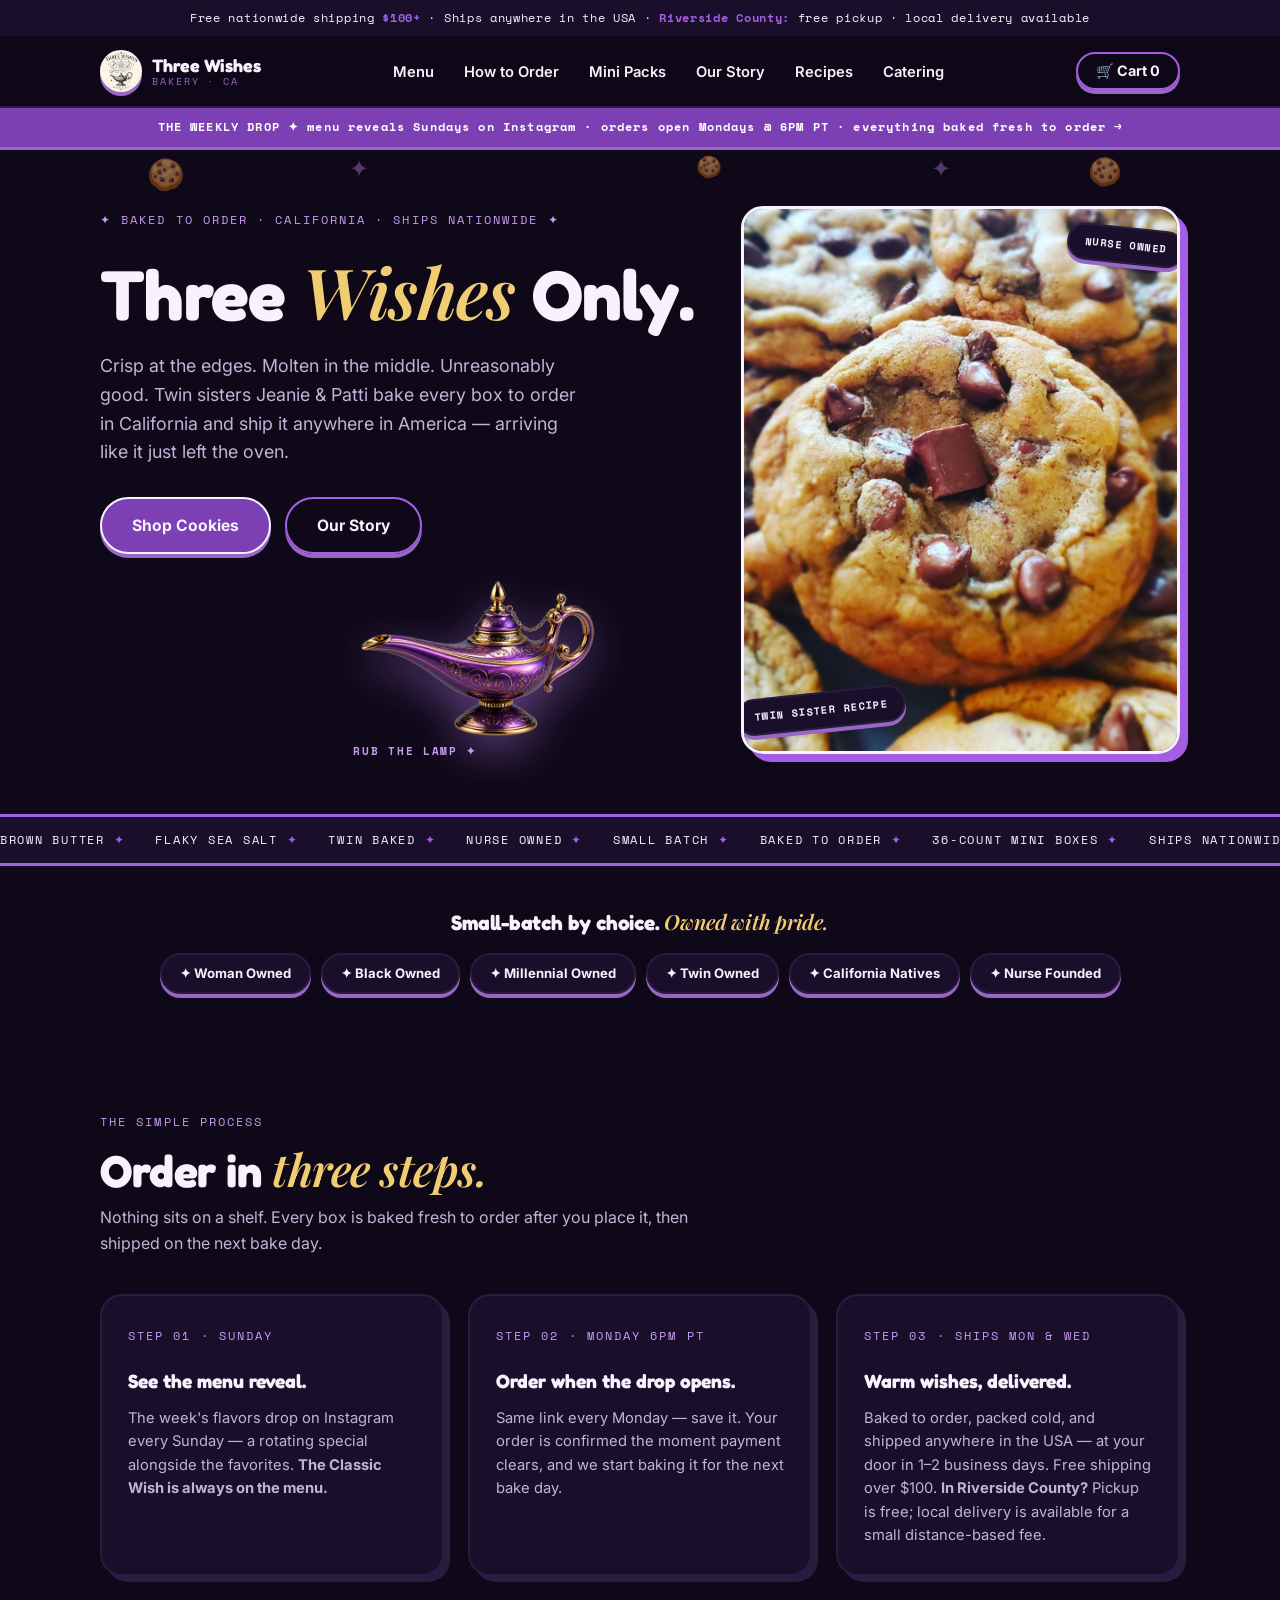
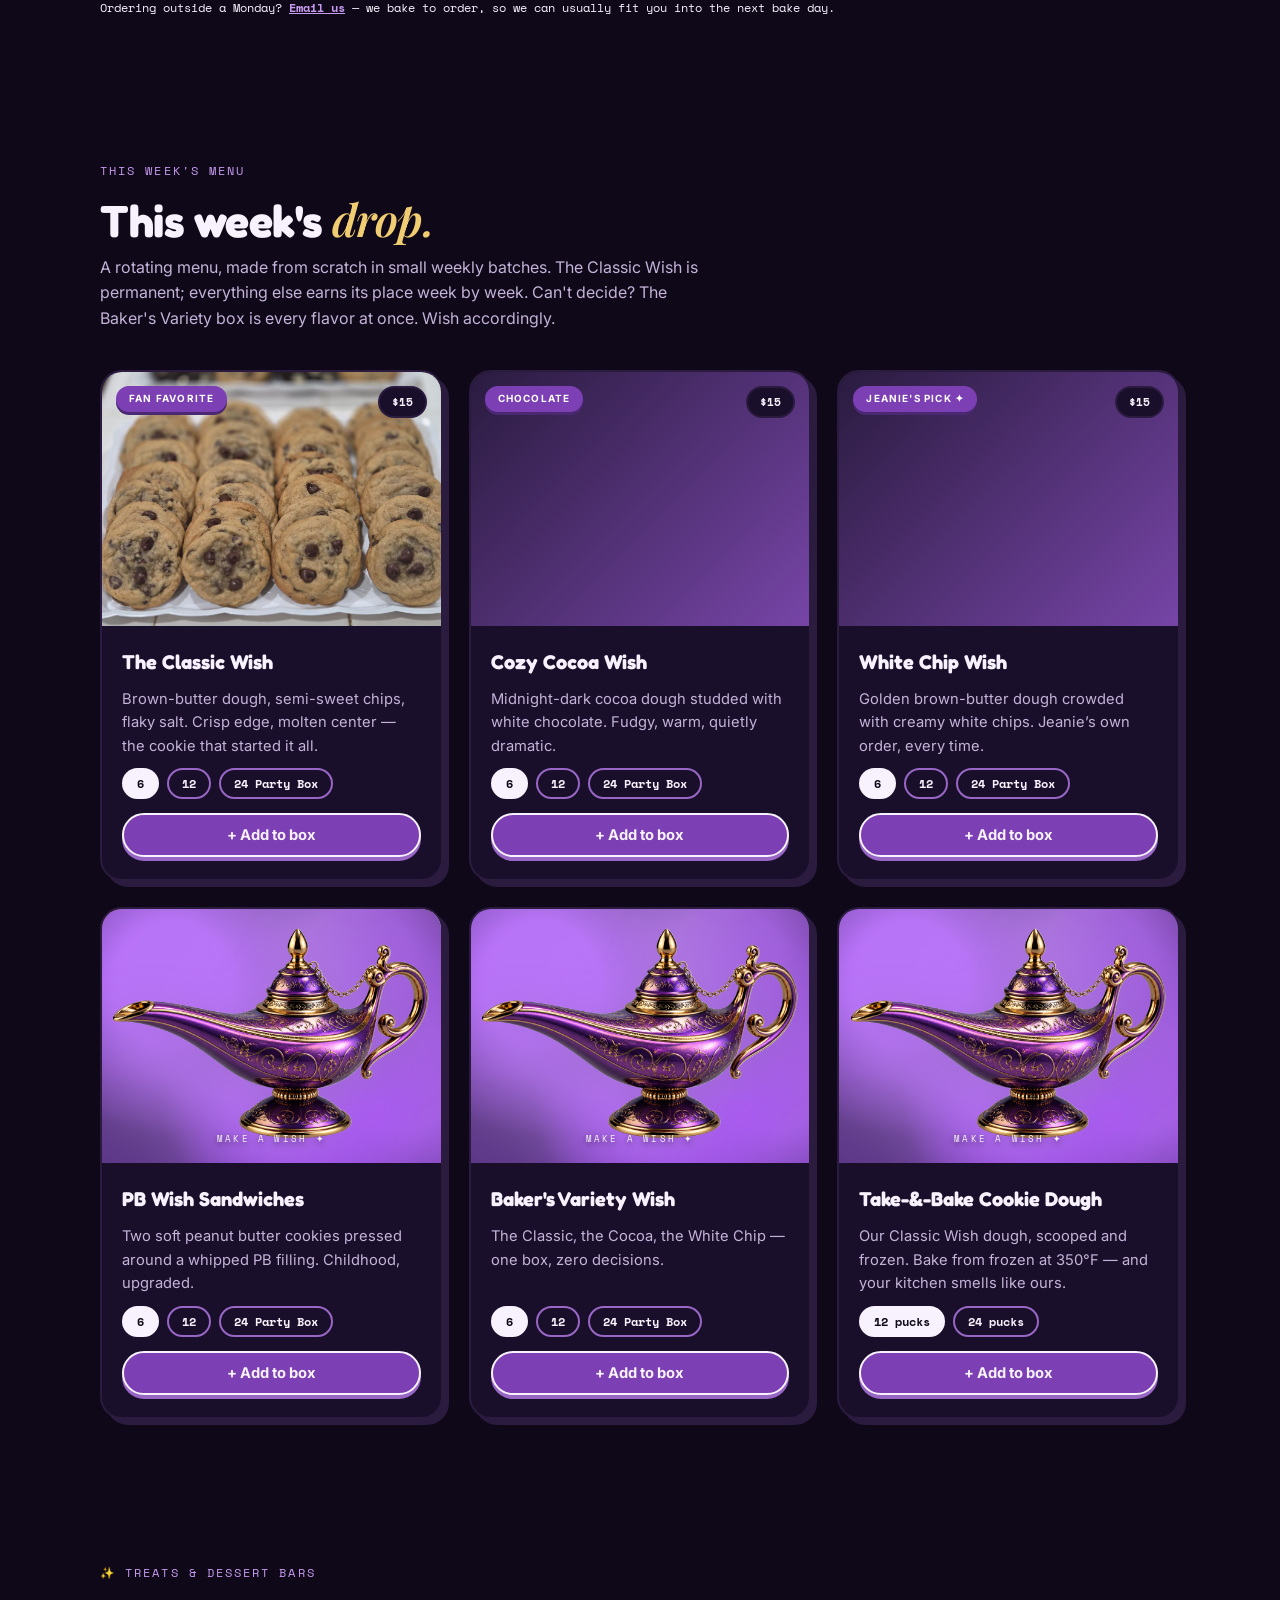
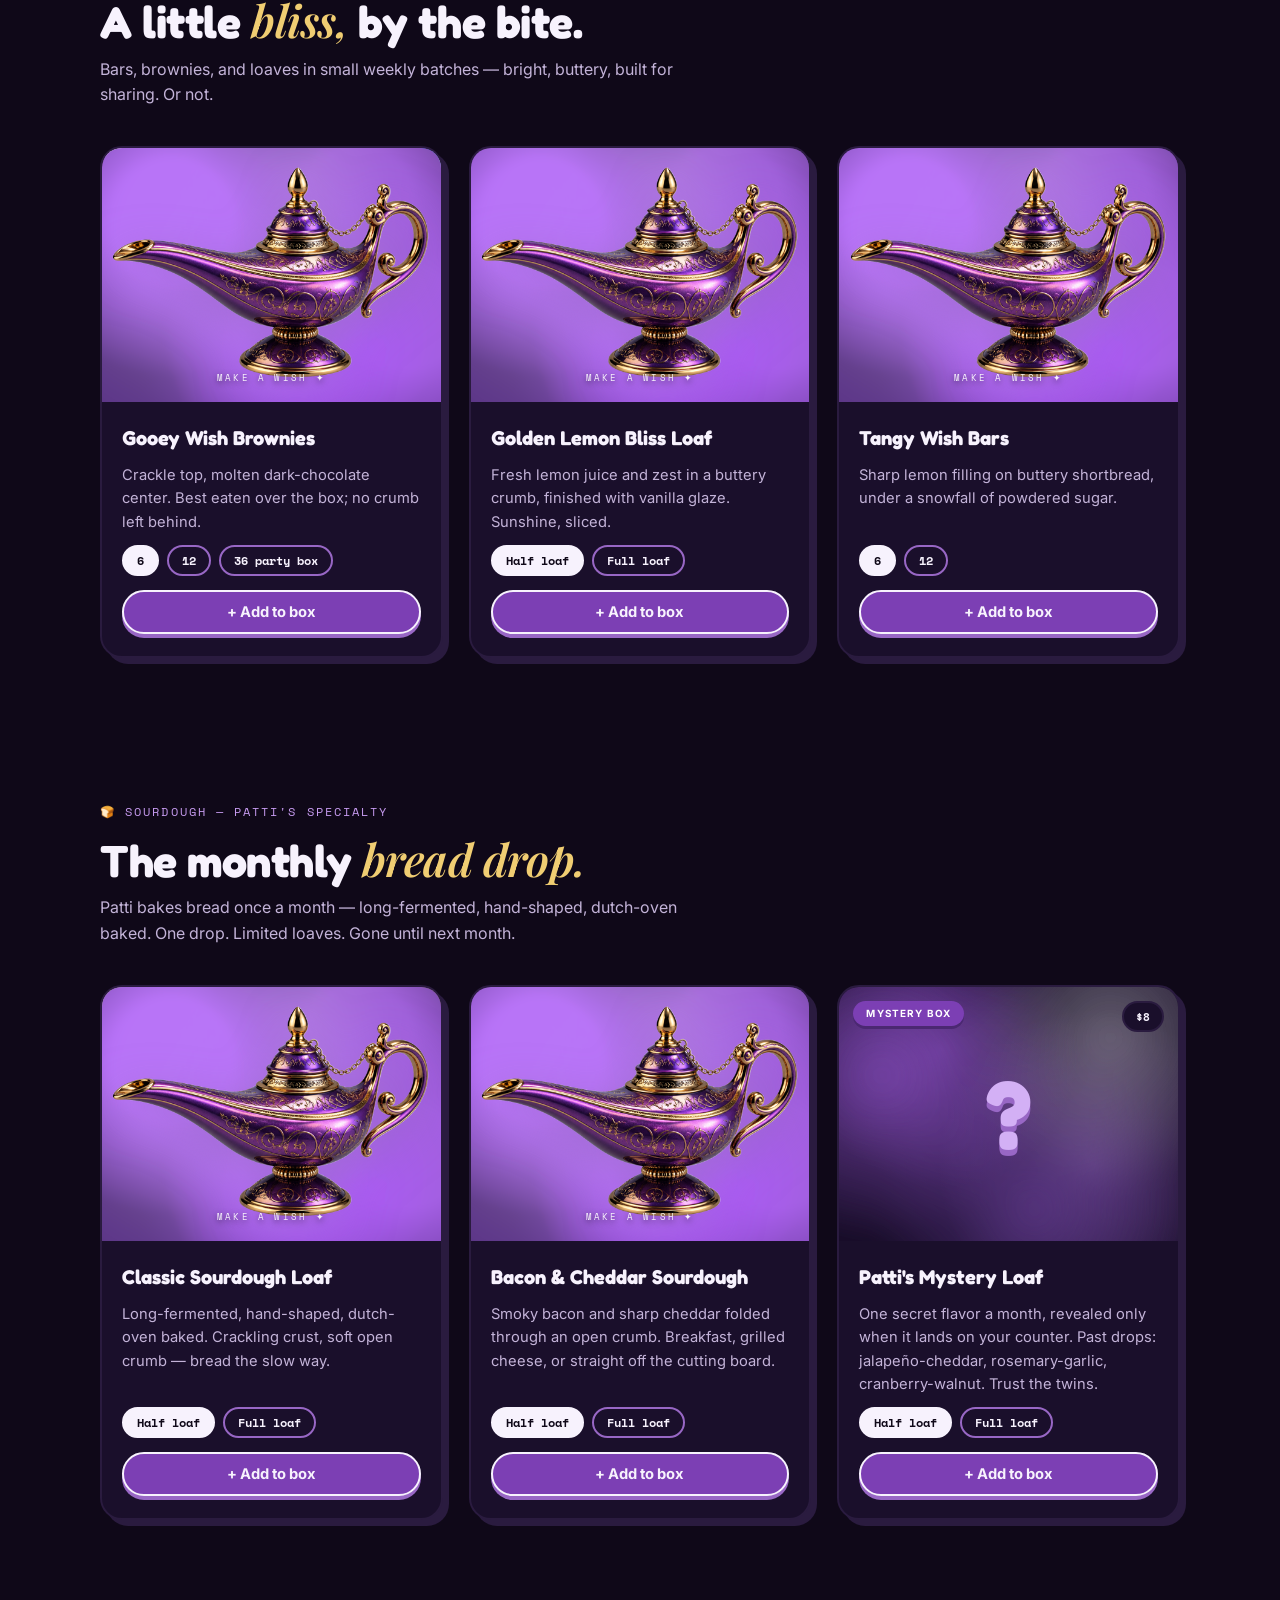
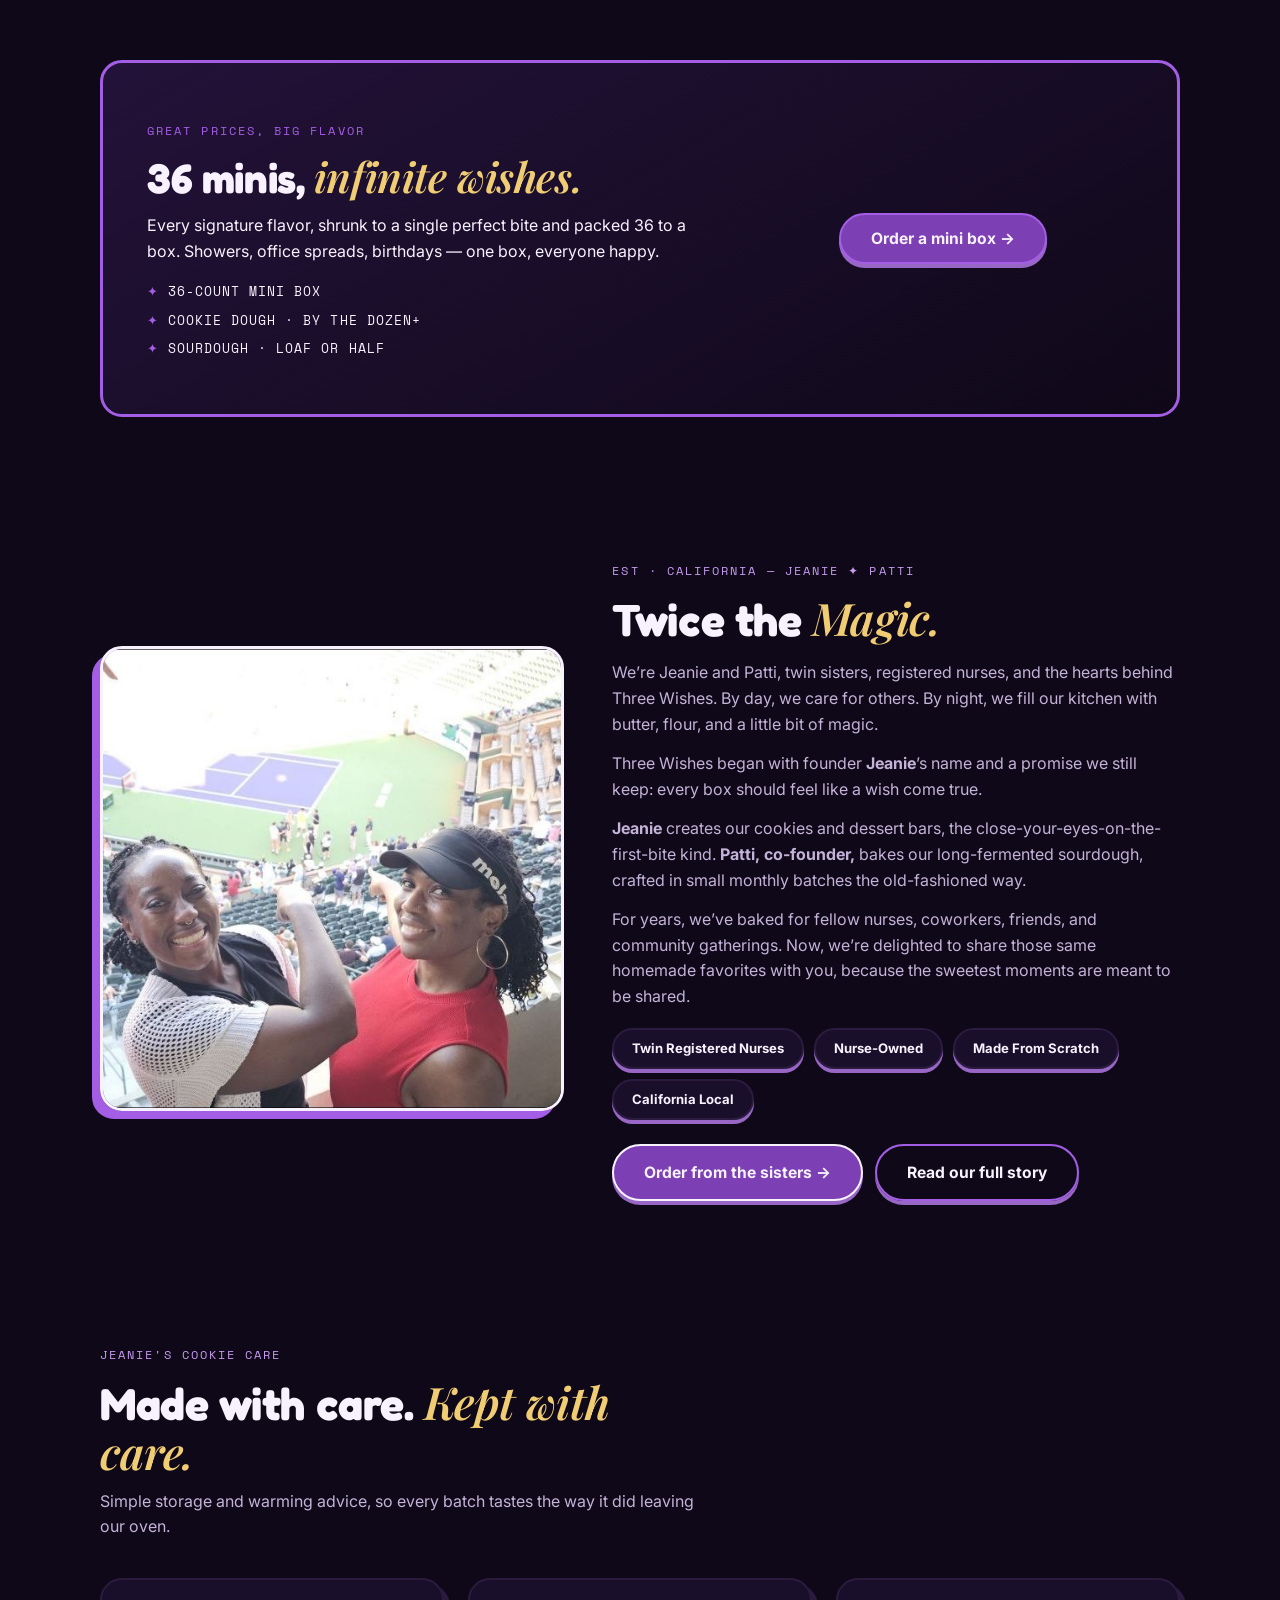
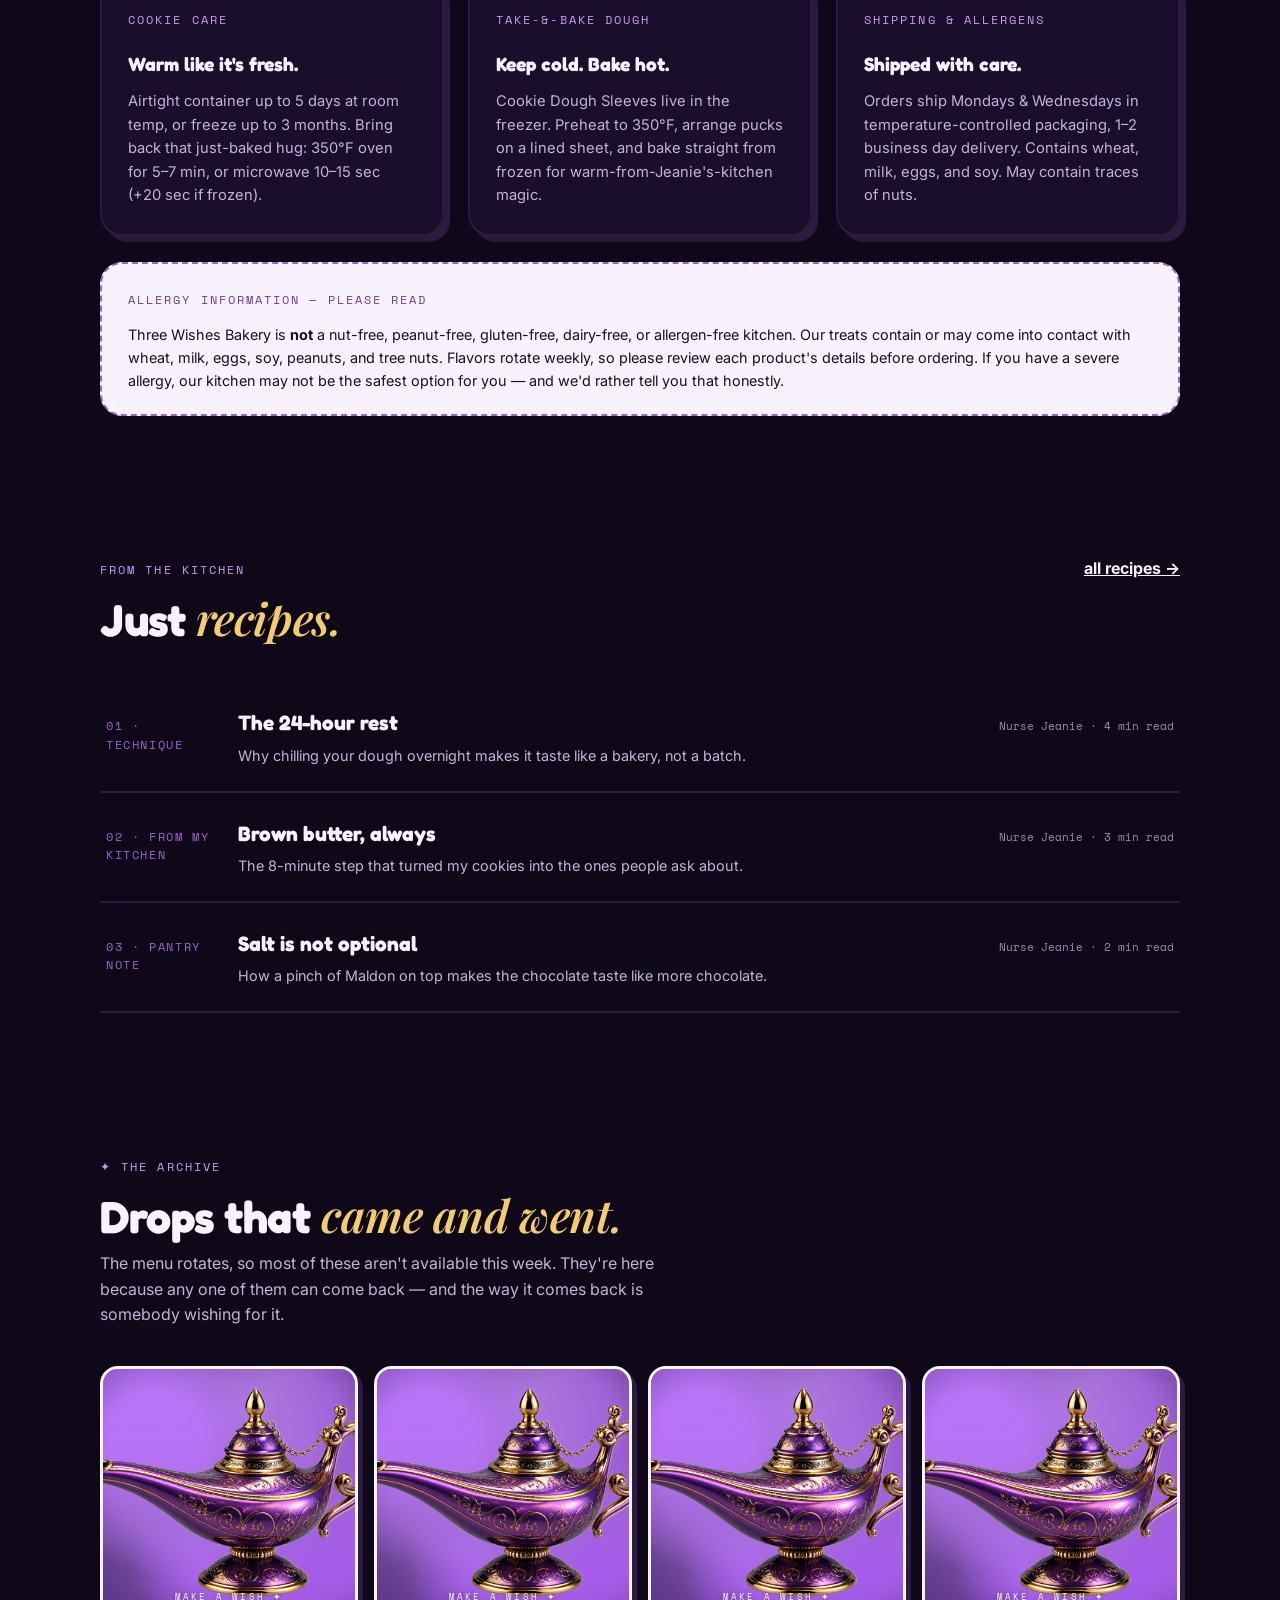
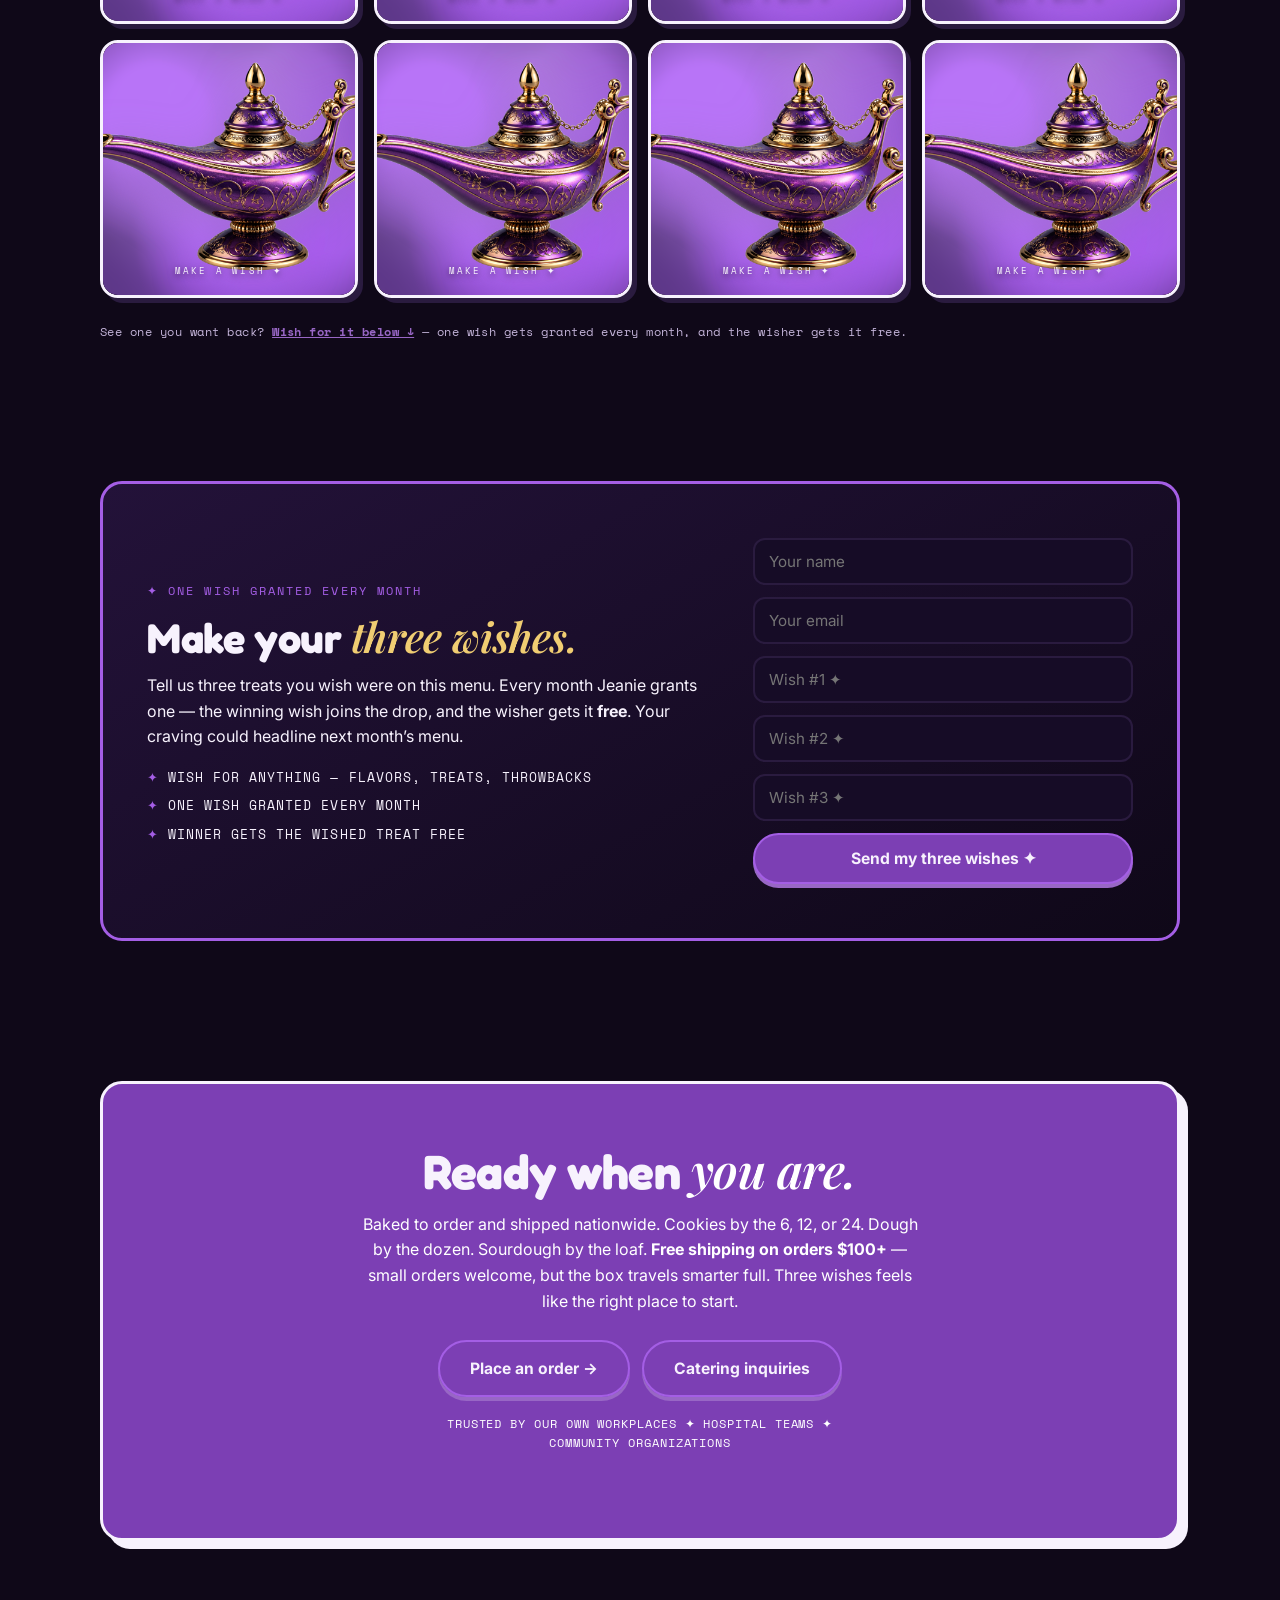
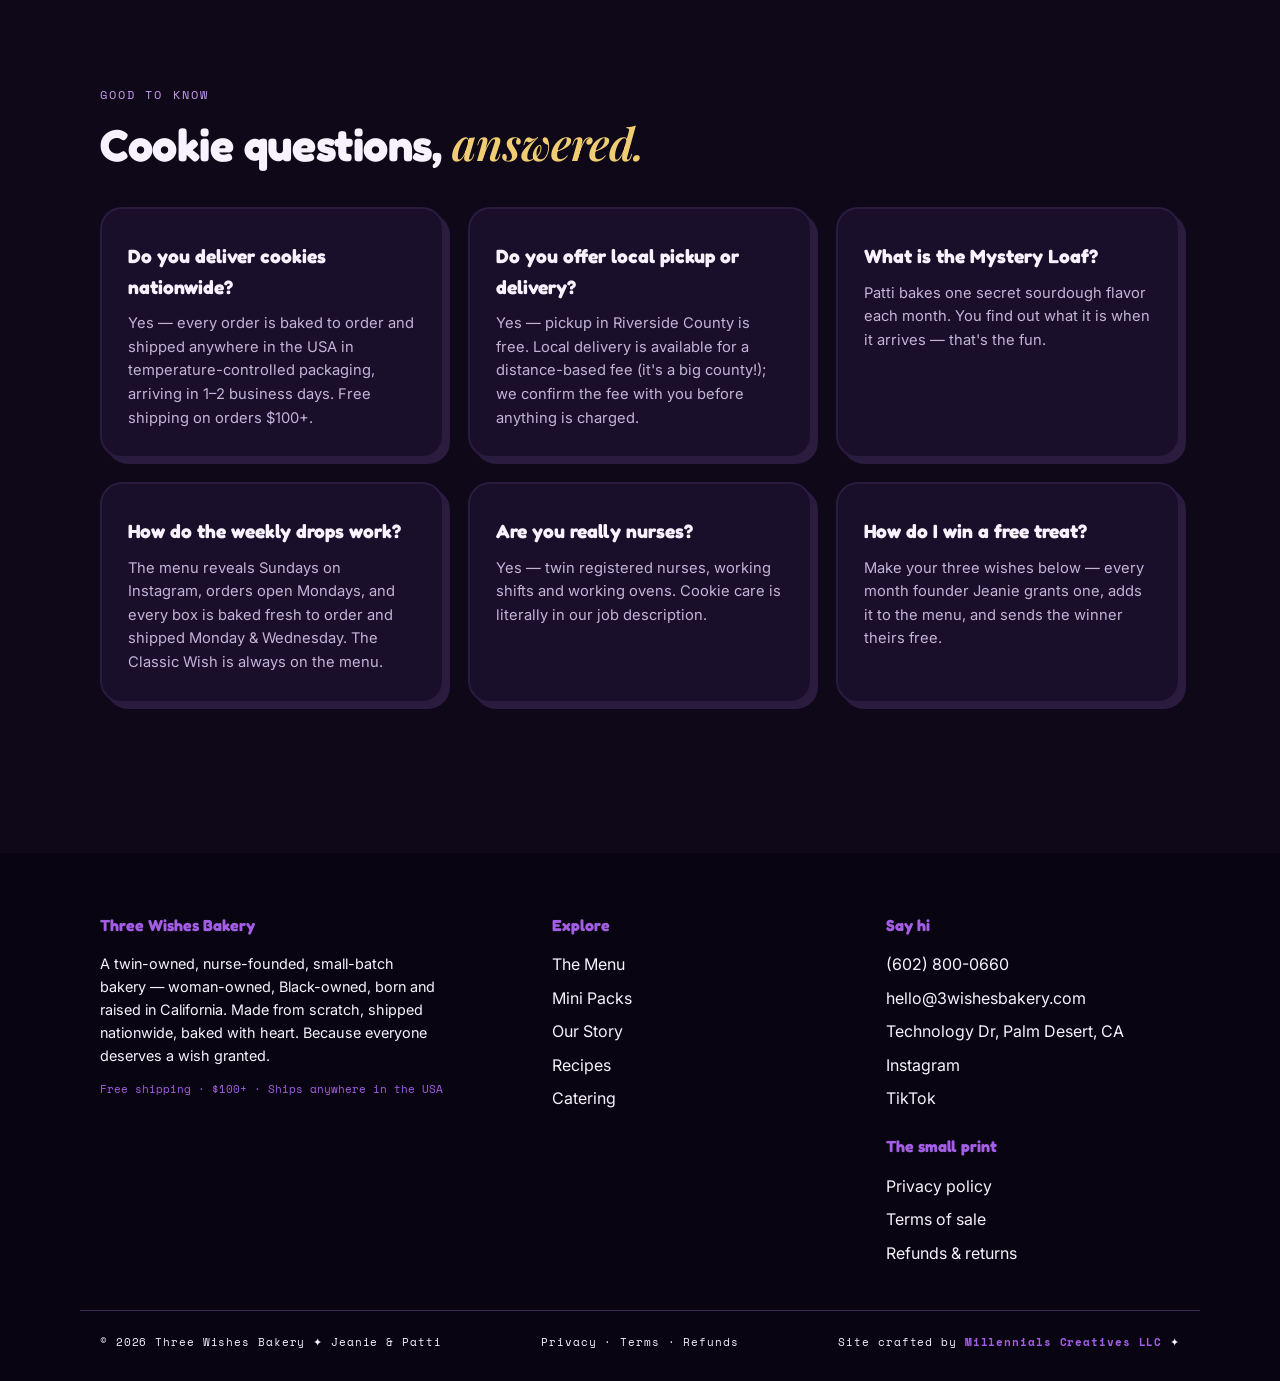
==== commit c2381126: "Real NAP, honest availability, and Plausible analytics MADE TO ORDER. 'Everything is made to order f" ====
--- a/index.html
+++ b/index.html
@@ -34,11 +34,19 @@
       "jobTitle": "Co-Founder"
     }
   ],
-  "areaServed": "United States",
+  "areaServed": [
+    "United States",
+    {
+      "@type": "AdministrativeArea",
+      "name": "Riverside County, CA"
+    }
+  ],
   "servesCuisine": "Bakery",
   "email": "hello@3wishesbakery.com",
   "address": {
     "@type": "PostalAddress",
+    "streetAddress": "Technology Dr",
+    "addressLocality": "Palm Desert",
     "addressRegion": "CA",
     "addressCountry": "US"
   },
@@ -48,12 +56,29 @@
   "keywords": "nurse owned bakery, twin owned, Black owned, woman owned, cookies shipped nationwide",
   "url": "https://3wishesbakery.com/",
   "priceRange": "$7–$78",
-  "currenciesAccepted": "USD"
+  "currenciesAccepted": "USD",
+  "telephone": "+16028000660",
+  "contactPoint": {
+    "@type": "ContactPoint",
+    "telephone": "+16028000660",
+    "email": "hello@3wishesbakery.com",
+    "contactType": "customer service",
+    "areaServed": "US",
+    "availableLanguage": "English"
+  },
+  "makesOffer": {
+    "@type": "Offer",
+    "itemOffered": {
+      "@type": "Product",
+      "name": "Baked-to-order cookies, dessert bars and sourdough"
+    },
+    "availability": "https://schema.org/MadeToOrder"
+  }
 }
 </script>
 <!-- Product/Offer schema: what puts prices into Google results -->
 <script type="application/ld+json">
-{"@context": "https://schema.org", "@type": "ItemList", "name": "Three Wishes Bakery menu", "itemListElement": [{"@type": "ListItem", "position": 1, "item": {"@type": "Product", "name": "The Classic Wish", "description": "Brown-butter dough, semi-sweet chips, flaky salt. Crisp edge, molten center — the cookie that started it all.", "brand": {"@type": "Brand", "name": "Three Wishes Bakery"}, "category": "Bakery", "image": "https://3wishesbakery.com/real-classic.jpg", "offers": {"@type": "AggregateOffer", "priceCurrency": "USD", "lowPrice": "15.00", "highPrice": "39.00", "offerCount": 3, "availability": "https://schema.org/InStock", "url": "https://3wishesbakery.com/#menu"}}}, {"@type": "ListItem", "position": 2, "item": {"@type": "Product", "name": "Cozy Cocoa Wish", "description": "Midnight-dark cocoa dough studded with white chocolate. Fudgy, warm, quietly dramatic.", "brand": {"@type": "Brand", "name": "Three Wishes Bakery"}, "category": "Bakery", "image": "https://3wishesbakery.com/real-cocoa-white.jpg", "offers": {"@type": "AggregateOffer", "priceCurrency": "USD", "lowPrice": "15.00", "highPrice": "39.00", "offerCount": 3, "availability": "https://schema.org/InStock", "url": "https://3wishesbakery.com/#menu"}}}, {"@type": "ListItem", "position": 3, "item": {"@type": "Product", "name": "White Chip Wish", "description": "Golden brown-butter dough crowded with creamy white chips. Jeanie’s own order, every time.", "brand": {"@type": "Brand", "name": "Three Wishes Bakery"}, "category": "Bakery", "image": "https://3wishesbakery.com/real-white-chip.jpg", "offers": {"@type": "AggregateOffer", "priceCurrency": "USD", "lowPrice": "15.00", "highPrice": "39.00", "offerCount": 3, "availability": "https://schema.org/InStock", "url": "https://3wishesbakery.com/#menu"}}}, {"@type": "ListItem", "position": 4, "item": {"@type": "Product", "name": "PB Wish Sandwiches", "description": "Two soft peanut butter cookies pressed around a whipped PB filling. Childhood, upgraded.", "brand": {"@type": "Brand", "name": "Three Wishes Bakery"}, "category": "Bakery", "image": "https://3wishesbakery.com/extra-pb-held.jpg", "offers": {"@type": "AggregateOffer", "priceCurrency": "USD", "lowPrice": "15.00", "highPrice": "39.00", "offerCount": 3, "availability": "https://schema.org/InStock", "url": "https://3wishesbakery.com/#menu"}}}, {"@type": "ListItem", "position": 5, "item": {"@type": "Product", "name": "Baker's Variety Wish", "description": "The Classic, the Cocoa, the White Chip — one box, zero decisions.", "brand": {"@type": "Brand", "name": "Three Wishes Bakery"}, "category": "Bakery", "image": "https://3wishesbakery.com/real-lineup.jpg", "offers": {"@type": "AggregateOffer", "priceCurrency": "USD", "lowPrice": "15.00", "highPrice": "39.00", "offerCount": 3, "availability": "https://schema.org/InStock", "url": "https://3wishesbakery.com/#menu"}}}, {"@type": "ListItem", "position": 6, "item": {"@type": "Product", "name": "Take-&-Bake Cookie Dough", "description": "Our Classic Wish dough, scooped and frozen. Bake from frozen at 350°F — and your kitchen smells like ours.", "brand": {"@type": "Brand", "name": "Three Wishes Bakery"}, "category": "Bakery", "image": "https://3wishesbakery.com/dough-balls.jpg", "offers": {"@type": "AggregateOffer", "priceCurrency": "USD", "lowPrice": "22.00", "highPrice": "40.00", "offerCount": 2, "availability": "https://schema.org/InStock", "url": "https://3wishesbakery.com/#menu"}}}, {"@type": "ListItem", "position": 7, "item": {"@type": "Product", "name": "Gooey Wish Brownies", "description": "Crackle top, molten dark-chocolate center. Best eaten over the box; no crumb left behind.", "brand": {"@type": "Brand", "name": "Three Wishes Bakery"}, "category": "Bakery", "image": "https://3wishesbakery.com/brownie.jpg", "offers": {"@type": "AggregateOffer", "priceCurrency": "USD", "lowPrice": "18.00", "highPrice": "78.00", "offerCount": 3, "availability": "https://schema.org/InStock", "url": "https://3wishesbakery.com/#menu"}}}, {"@type": "ListItem", "position": 8, "item": {"@type": "Product", "name": "Golden Lemon Bliss Loaf", "description": "Fresh lemon juice and zest in a buttery crumb, finished with vanilla glaze. Sunshine, sliced.", "brand": {"@type": "Brand", "name": "Three Wishes Bakery"}, "category": "Bakery", "image": "https://3wishesbakery.com/real-lemon-loaf.jpg", "offers": {"@type": "AggregateOffer", "priceCurrency": "USD", "lowPrice": "14.00", "highPrice": "24.00", "offerCount": 2, "availability": "https://schema.org/InStock", "url": "https://3wishesbakery.com/#menu"}}}, {"@type": "ListItem", "position": 9, "item": {"@type": "Product", "name": "Tangy Wish Bars", "description": "Sharp lemon filling on buttery shortbread, under a snowfall of powdered sugar.", "brand": {"@type": "Brand", "name": "Three Wishes Bakery"}, "category": "Bakery", "image": "https://3wishesbakery.com/lemon-bar.jpg", "offers": {"@type": "AggregateOffer", "priceCurrency": "USD", "lowPrice": "18.00", "highPrice": "32.00", "offerCount": 2, "availability": "https://schema.org/InStock", "url": "https://3wishesbakery.com/#menu"}}}, {"@type": "ListItem", "position": 10, "item": {"@type": "Product", "name": "Classic Sourdough Loaf", "description": "Long-fermented, hand-shaped, dutch-oven baked. Crackling crust, soft open crumb — bread the slow way.", "brand": {"@type": "Brand", "name": "Three Wishes Bakery"}, "category": "Bakery", "image": "https://3wishesbakery.com/real-sourdough-boule.jpg", "offers": {"@type": "AggregateOffer", "priceCurrency": "USD", "lowPrice": "7.00", "highPrice": "12.00", "offerCount": 2, "availability": "https://schema.org/InStock", "url": "https://3wishesbakery.com/#menu"}}}, {"@type": "ListItem", "position": 11, "item": {"@type": "Product", "name": "Bacon & Cheddar Sourdough", "description": "Smoky bacon and sharp cheddar folded through an open crumb. Breakfast, grilled cheese, or straight off the cutting board.", "brand": {"@type": "Brand", "name": "Three Wishes Bakery"}, "category": "Bakery", "image": "https://3wishesbakery.com/real-sourdough-bacon.jpg", "offers": {"@type": "AggregateOffer", "priceCurrency": "USD", "lowPrice": "9.00", "highPrice": "16.00", "offerCount": 2, "availability": "https://schema.org/InStock", "url": "https://3wishesbakery.com/#menu"}}}, {"@type": "ListItem", "position": 12, "item": {"@type": "Product", "name": "Patti's Mystery Loaf", "description": "One secret flavor a month, revealed only when it lands on your counter. Past drops: jalapeño-cheddar, rosemary-garlic, cranberry-walnut. Trust the twins.", "brand": {"@type": "Brand", "name": "Three Wishes Bakery"}, "category": "Bakery", "offers": {"@type": "AggregateOffer", "priceCurrency": "USD", "lowPrice": "8.00", "highPrice": "14.00", "offerCount": 2, "availability": "https://schema.org/InStock", "url": "https://3wishesbakery.com/#menu"}}}, {"@type": "ListItem", "position": 13, "item": {"@type": "Product", "name": "36-Count Mini Box", "description": "36-Count Mini Box from Three Wishes Bakery — baked to order in California.", "brand": {"@type": "Brand", "name": "Three Wishes Bakery"}, "category": "Bakery", "offers": {"@type": "AggregateOffer", "priceCurrency": "USD", "lowPrice": "36.00", "highPrice": "36.00", "offerCount": 1, "availability": "https://schema.org/InStock", "url": "https://3wishesbakery.com/#menu"}}}]}
+{"@context": "https://schema.org", "@type": "ItemList", "name": "Three Wishes Bakery menu", "itemListElement": [{"@type": "ListItem", "position": 1, "item": {"@type": "Product", "name": "The Classic Wish", "description": "Brown-butter dough, semi-sweet chips, flaky salt. Crisp edge, molten center — the cookie that started it all.", "brand": {"@type": "Brand", "name": "Three Wishes Bakery"}, "category": "Bakery", "image": "https://3wishesbakery.com/real-classic.jpg", "offers": {"@type": "AggregateOffer", "priceCurrency": "USD", "lowPrice": "15.00", "highPrice": "39.00", "offerCount": 3, "availability": "https://schema.org/MadeToOrder", "url": "https://3wishesbakery.com/#menu"}}}, {"@type": "ListItem", "position": 2, "item": {"@type": "Product", "name": "Cozy Cocoa Wish", "description": "Midnight-dark cocoa dough studded with white chocolate. Fudgy, warm, quietly dramatic.", "brand": {"@type": "Brand", "name": "Three Wishes Bakery"}, "category": "Bakery", "image": "https://3wishesbakery.com/real-cocoa-white.jpg", "offers": {"@type": "AggregateOffer", "priceCurrency": "USD", "lowPrice": "15.00", "highPrice": "39.00", "offerCount": 3, "availability": "https://schema.org/MadeToOrder", "url": "https://3wishesbakery.com/#menu"}}}, {"@type": "ListItem", "position": 3, "item": {"@type": "Product", "name": "White Chip Wish", "description": "Golden brown-butter dough crowded with creamy white chips. Jeanie’s own order, every time.", "brand": {"@type": "Brand", "name": "Three Wishes Bakery"}, "category": "Bakery", "image": "https://3wishesbakery.com/real-white-chip.jpg", "offers": {"@type": "AggregateOffer", "priceCurrency": "USD", "lowPrice": "15.00", "highPrice": "39.00", "offerCount": 3, "availability": "https://schema.org/MadeToOrder", "url": "https://3wishesbakery.com/#menu"}}}, {"@type": "ListItem", "position": 4, "item": {"@type": "Product", "name": "PB Wish Sandwiches", "description": "Two soft peanut butter cookies pressed around a whipped PB filling. Childhood, upgraded.", "brand": {"@type": "Brand", "name": "Three Wishes Bakery"}, "category": "Bakery", "image": "https://3wishesbakery.com/extra-pb-held.jpg", "offers": {"@type": "AggregateOffer", "priceCurrency": "USD", "lowPrice": "15.00", "highPrice": "39.00", "offerCount": 3, "availability": "https://schema.org/MadeToOrder", "url": "https://3wishesbakery.com/#menu"}}}, {"@type": "ListItem", "position": 5, "item": {"@type": "Product", "name": "Baker's Variety Wish", "description": "The Classic, the Cocoa, the White Chip — one box, zero decisions.", "brand": {"@type": "Brand", "name": "Three Wishes Bakery"}, "category": "Bakery", "image": "https://3wishesbakery.com/real-lineup.jpg", "offers": {"@type": "AggregateOffer", "priceCurrency": "USD", "lowPrice": "15.00", "highPrice": "39.00", "offerCount": 3, "availability": "https://schema.org/MadeToOrder", "url": "https://3wishesbakery.com/#menu"}}}, {"@type": "ListItem", "position": 6, "item": {"@type": "Product", "name": "Take-&-Bake Cookie Dough", "description": "Our Classic Wish dough, scooped and frozen. Bake from frozen at 350°F — and your kitchen smells like ours.", "brand": {"@type": "Brand", "name": "Three Wishes Bakery"}, "category": "Bakery", "image": "https://3wishesbakery.com/dough-balls.jpg", "offers": {"@type": "AggregateOffer", "priceCurrency": "USD", "lowPrice": "22.00", "highPrice": "40.00", "offerCount": 2, "availability": "https://schema.org/MadeToOrder", "url": "https://3wishesbakery.com/#menu"}}}, {"@type": "ListItem", "position": 7, "item": {"@type": "Product", "name": "Gooey Wish Brownies", "description": "Crackle top, molten dark-chocolate center. Best eaten over the box; no crumb left behind.", "brand": {"@type": "Brand", "name": "Three Wishes Bakery"}, "category": "Bakery", "image": "https://3wishesbakery.com/brownie.jpg", "offers": {"@type": "AggregateOffer", "priceCurrency": "USD", "lowPrice": "18.00", "highPrice": "78.00", "offerCount": 3, "availability": "https://schema.org/MadeToOrder", "url": "https://3wishesbakery.com/#menu"}}}, {"@type": "ListItem", "position": 8, "item": {"@type": "Product", "name": "Golden Lemon Bliss Loaf", "description": "Fresh lemon juice and zest in a buttery crumb, finished with vanilla glaze. Sunshine, sliced.", "brand": {"@type": "Brand", "name": "Three Wishes Bakery"}, "category": "Bakery", "image": "https://3wishesbakery.com/real-lemon-loaf.jpg", "offers": {"@type": "AggregateOffer", "priceCurrency": "USD", "lowPrice": "14.00", "highPrice": "24.00", "offerCount": 2, "availability": "https://schema.org/MadeToOrder", "url": "https://3wishesbakery.com/#menu"}}}, {"@type": "ListItem", "position": 9, "item": {"@type": "Product", "name": "Tangy Wish Bars", "description": "Sharp lemon filling on buttery shortbread, under a snowfall of powdered sugar.", "brand": {"@type": "Brand", "name": "Three Wishes Bakery"}, "category": "Bakery", "image": "https://3wishesbakery.com/lemon-bar.jpg", "offers": {"@type": "AggregateOffer", "priceCurrency": "USD", "lowPrice": "18.00", "highPrice": "32.00", "offerCount": 2, "availability": "https://schema.org/MadeToOrder", "url": "https://3wishesbakery.com/#menu"}}}, {"@type": "ListItem", "position": 10, "item": {"@type": "Product", "name": "Classic Sourdough Loaf", "description": "Long-fermented, hand-shaped, dutch-oven baked. Crackling crust, soft open crumb — bread the slow way.", "brand": {"@type": "Brand", "name": "Three Wishes Bakery"}, "category": "Bakery", "image": "https://3wishesbakery.com/real-sourdough-boule.jpg", "offers": {"@type": "AggregateOffer", "priceCurrency": "USD", "lowPrice": "7.00", "highPrice": "12.00", "offerCount": 2, "availability": "https://schema.org/MadeToOrder", "url": "https://3wishesbakery.com/#menu"}}}, {"@type": "ListItem", "position": 11, "item": {"@type": "Product", "name": "Bacon & Cheddar Sourdough", "description": "Smoky bacon and sharp cheddar folded through an open crumb. Breakfast, grilled cheese, or straight off the cutting board.", "brand": {"@type": "Brand", "name": "Three Wishes Bakery"}, "category": "Bakery", "image": "https://3wishesbakery.com/real-sourdough-bacon.jpg", "offers": {"@type": "AggregateOffer", "priceCurrency": "USD", "lowPrice": "9.00", "highPrice": "16.00", "offerCount": 2, "availability": "https://schema.org/MadeToOrder", "url": "https://3wishesbakery.com/#menu"}}}, {"@type": "ListItem", "position": 12, "item": {"@type": "Product", "name": "Patti's Mystery Loaf", "description": "One secret flavor a month, revealed only when it lands on your counter. Past drops: jalapeño-cheddar, rosemary-garlic, cranberry-walnut. Trust the twins.", "brand": {"@type": "Brand", "name": "Three Wishes Bakery"}, "category": "Bakery", "offers": {"@type": "AggregateOffer", "priceCurrency": "USD", "lowPrice": "8.00", "highPrice": "14.00", "offerCount": 2, "availability": "https://schema.org/MadeToOrder", "url": "https://3wishesbakery.com/#menu"}}}, {"@type": "ListItem", "position": 13, "item": {"@type": "Product", "name": "36-Count Mini Box", "description": "36-Count Mini Box from Three Wishes Bakery — baked to order in California.", "brand": {"@type": "Brand", "name": "Three Wishes Bakery"}, "category": "Bakery", "offers": {"@type": "AggregateOffer", "priceCurrency": "USD", "lowPrice": "36.00", "highPrice": "36.00", "offerCount": 1, "availability": "https://schema.org/MadeToOrder", "url": "https://3wishesbakery.com/#menu"}}}]}
 </script>
 <link rel="icon" href="favicon-32.png" sizes="32x32">
 <link rel="icon" href="favicon-16.png" sizes="16x16">
@@ -68,10 +93,16 @@
 {"@type":"Question","name":"Do you deliver gourmet cookies nationwide?","acceptedAnswer":{"@type":"Answer","text":"Yes. Three Wishes Bakery bakes to order in California and ships anywhere in the USA in temperature-controlled packaging, arriving in 1-2 business days. Free shipping on orders $100+."}},
 {"@type":"Question","name":"Do you offer local pickup or delivery in Riverside County?","acceptedAnswer":{"@type":"Answer","text":"Yes. Pickup in Riverside County, California is free. Local delivery is available for a distance-based fee, confirmed before charging."}},
 {"@type":"Question","name":"What is Patti's Mystery Loaf?","acceptedAnswer":{"@type":"Answer","text":"A monthly mystery box sourdough. Co-founder Patti bakes one secret flavor each month, revealed only when it arrives."}},
-{"@type":"Question","name":"How do the weekly cookie drops work?","acceptedAnswer":{"@type":"Answer","text":"The weekly menu reveals Sundays on Instagram, orders open Mondays, and limited boxes ship Monday and Wednesday. The Classic Wish chocolate chip cookie is always on the menu."}},
+{"@type":"Question","name":"How do the weekly cookie drops work?","acceptedAnswer":{"@type":"Answer","text":"The weekly menu reveals Sundays on Instagram, orders open Mondays, and everything is baked fresh to order and shipped Monday and Wednesday. The Classic Wish chocolate chip cookie is always on the menu."}},
 {"@type":"Question","name":"Are the Three Wishes bakers really nurses?","acceptedAnswer":{"@type":"Answer","text":"Yes. Three Wishes Bakery is owned by twin registered nurses, Jeanie (founder) and Patti (co-founder), based in California."}},
 {"@type":"Question","name":"How can I win a free treat?","acceptedAnswer":{"@type":"Answer","text":"Submit three wishes for treats you want on the menu. Every month founder Jeanie grants one wish, adds it to the menu, and the winner receives it free."}}]}
 </script>
+<!-- Plausible: cookieless, no personal data, no cross-site tracking.
+     Chosen over Google Analytics deliberately — GA would make the privacy
+     policy's "no third-party trackers" claim false and pull the site into
+     consent-banner territory. Loads deferred so it never blocks rendering.
+     Collects nothing until the 3wishesbakery.com site is created in Plausible. -->
+<script defer data-domain="3wishesbakery.com" src="https://plausible.io/js/script.outbound-links.js"></script>
 </head>
 <body>
 
@@ -98,7 +129,7 @@
   </nav>
 </header>
 
-<a class="drop-bar" href="#drop">THE WEEKLY DROP ✦ menu reveals Sundays on Instagram · orders open Mondays @ 6PM PT · limited boxes, then waitlist →</a>
+<a class="drop-bar" href="#drop">THE WEEKLY DROP ✦ menu reveals Sundays on Instagram · orders open Mondays @ 6PM PT · everything baked fresh to order →</a>
 
 <!-- HERO -->
 <section class="hero container">
@@ -148,7 +179,7 @@
   <div class="section-head">
     <span class="eyebrow">The simple process</span>
     <h2>Order in <span class="serif-accent">three steps.</span></h2>
-    <p>Boxes are baked in limited weekly batches — when they're claimed, they're gone until the next drop.</p>
+    <p>Nothing sits on a shelf. Every box is baked fresh to order after you place it, then shipped on the next bake day.</p>
   </div>
   <div class="care-grid">
     <div class="care-card">
@@ -159,7 +190,7 @@
     <div class="care-card">
       <span class="eyebrow">Step 02 · Monday 6PM PT</span>
       <h3>Order when the drop opens.</h3>
-      <p>Same link every Monday — save it and show up at open. Boxes are limited and go fast; your order is confirmed the moment payment clears.</p>
+      <p>Same link every Monday — save it. Your order is confirmed the moment payment clears, and we start baking it for the next bake day.</p>
     </div>
     <div class="care-card">
       <span class="eyebrow">Step 03 · Ships Mon &amp; Wed</span>
@@ -167,7 +198,7 @@
       <p>Baked to order, packed cold, and shipped anywhere in the USA — at your door in 1–2 business days. Free shipping over $100. <strong>In Riverside County?</strong> Pickup is free; local delivery is available for a small distance-based fee.</p>
     </div>
   </div>
-  <p style="margin-top:22px;font-family:var(--font-mono);font-size:.75rem">Missed the drop? <a href="mailto:hello@3wishesbakery.com?subject=Waitlist%20me%20%E2%9C%A6&body=Please%20add%20me%20to%20the%20waitlist%20for%20this%20week%27s%20drop!%0AName%3A%0AFlavor%2Fbox%20wanted%3A" style="font-weight:700;color:var(--rose-deep)">Join the waitlist</a> — leftover boxes and cancellations go to the list first.</p>
+  <p style="margin-top:22px;font-family:var(--font-mono);font-size:.75rem">Ordering outside a Monday? <a href="mailto:hello@3wishesbakery.com?subject=Order%20request%20%E2%9C%A6" style="font-weight:700;color:#c79bf0">Email us</a> — we bake to order, so we can usually fit you into the next bake day.</p>
 </section>
 
 <!-- MENU: COOKIES -->
@@ -599,7 +630,7 @@
     <div class="care-card"><h3>Do you deliver cookies nationwide?</h3><p>Yes — every order is baked to order and shipped anywhere in the USA in temperature-controlled packaging, arriving in 1–2 business days. Free shipping on orders $100+.</p></div>
     <div class="care-card"><h3>Do you offer local pickup or delivery?</h3><p>Yes — pickup in Riverside County is free. Local delivery is available for a distance-based fee (it's a big county!); we confirm the fee with you before anything is charged.</p></div>
     <div class="care-card"><h3>What is the Mystery Loaf?</h3><p>Patti bakes one secret sourdough flavor each month. You find out what it is when it arrives — that's the fun.</p></div>
-    <div class="care-card"><h3>How do the weekly drops work?</h3><p>The menu reveals Sundays on Instagram, orders open Mondays, and limited boxes ship Monday &amp; Wednesday. The Classic Wish is always on the menu.</p></div>
+    <div class="care-card"><h3>How do the weekly drops work?</h3><p>The menu reveals Sundays on Instagram, orders open Mondays, and every box is baked fresh to order and shipped Monday &amp; Wednesday. The Classic Wish is always on the menu.</p></div>
     <div class="care-card"><h3>Are you really nurses?</h3><p>Yes — twin registered nurses, working shifts and working ovens. Cookie care is literally in our job description.</p></div>
     <div class="care-card"><h3>How do I win a free treat?</h3><p>Make your three wishes below — every month founder Jeanie grants one, adds it to the menu, and sends the winner theirs free.</p></div>
   </div>
@@ -626,7 +657,9 @@
     <div>
       <h4>Say hi</h4>
       <ul>
+        <li><a href="tel:+16028000660">(602) 800-0660</a></li>
         <li><a href="mailto:hello@3wishesbakery.com">hello@3wishesbakery.com</a></li>
+        <li>Technology Dr, Palm Desert, CA</li>
         <li><a href="https://instagram.com" rel="noopener">Instagram</a></li>
         <li><a href="https://tiktok.com" rel="noopener">TikTok</a></li>
       </ul>
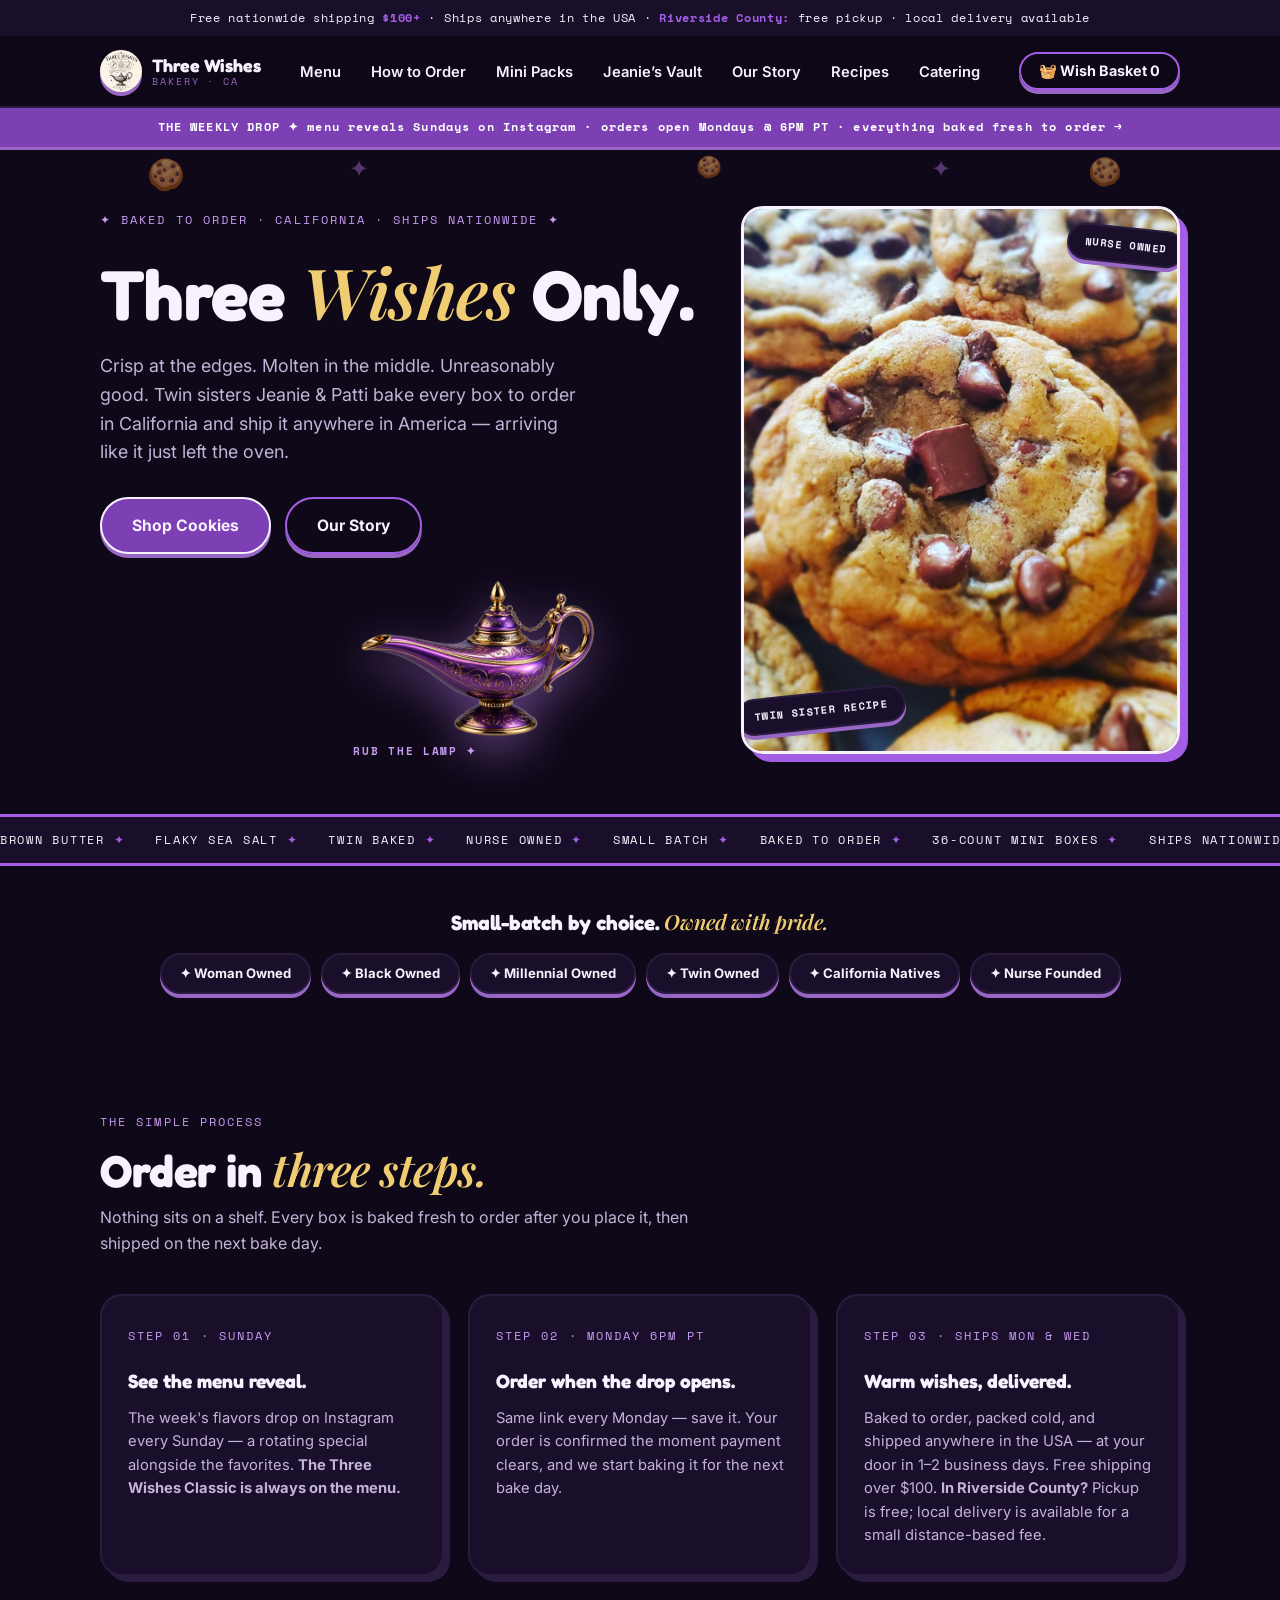
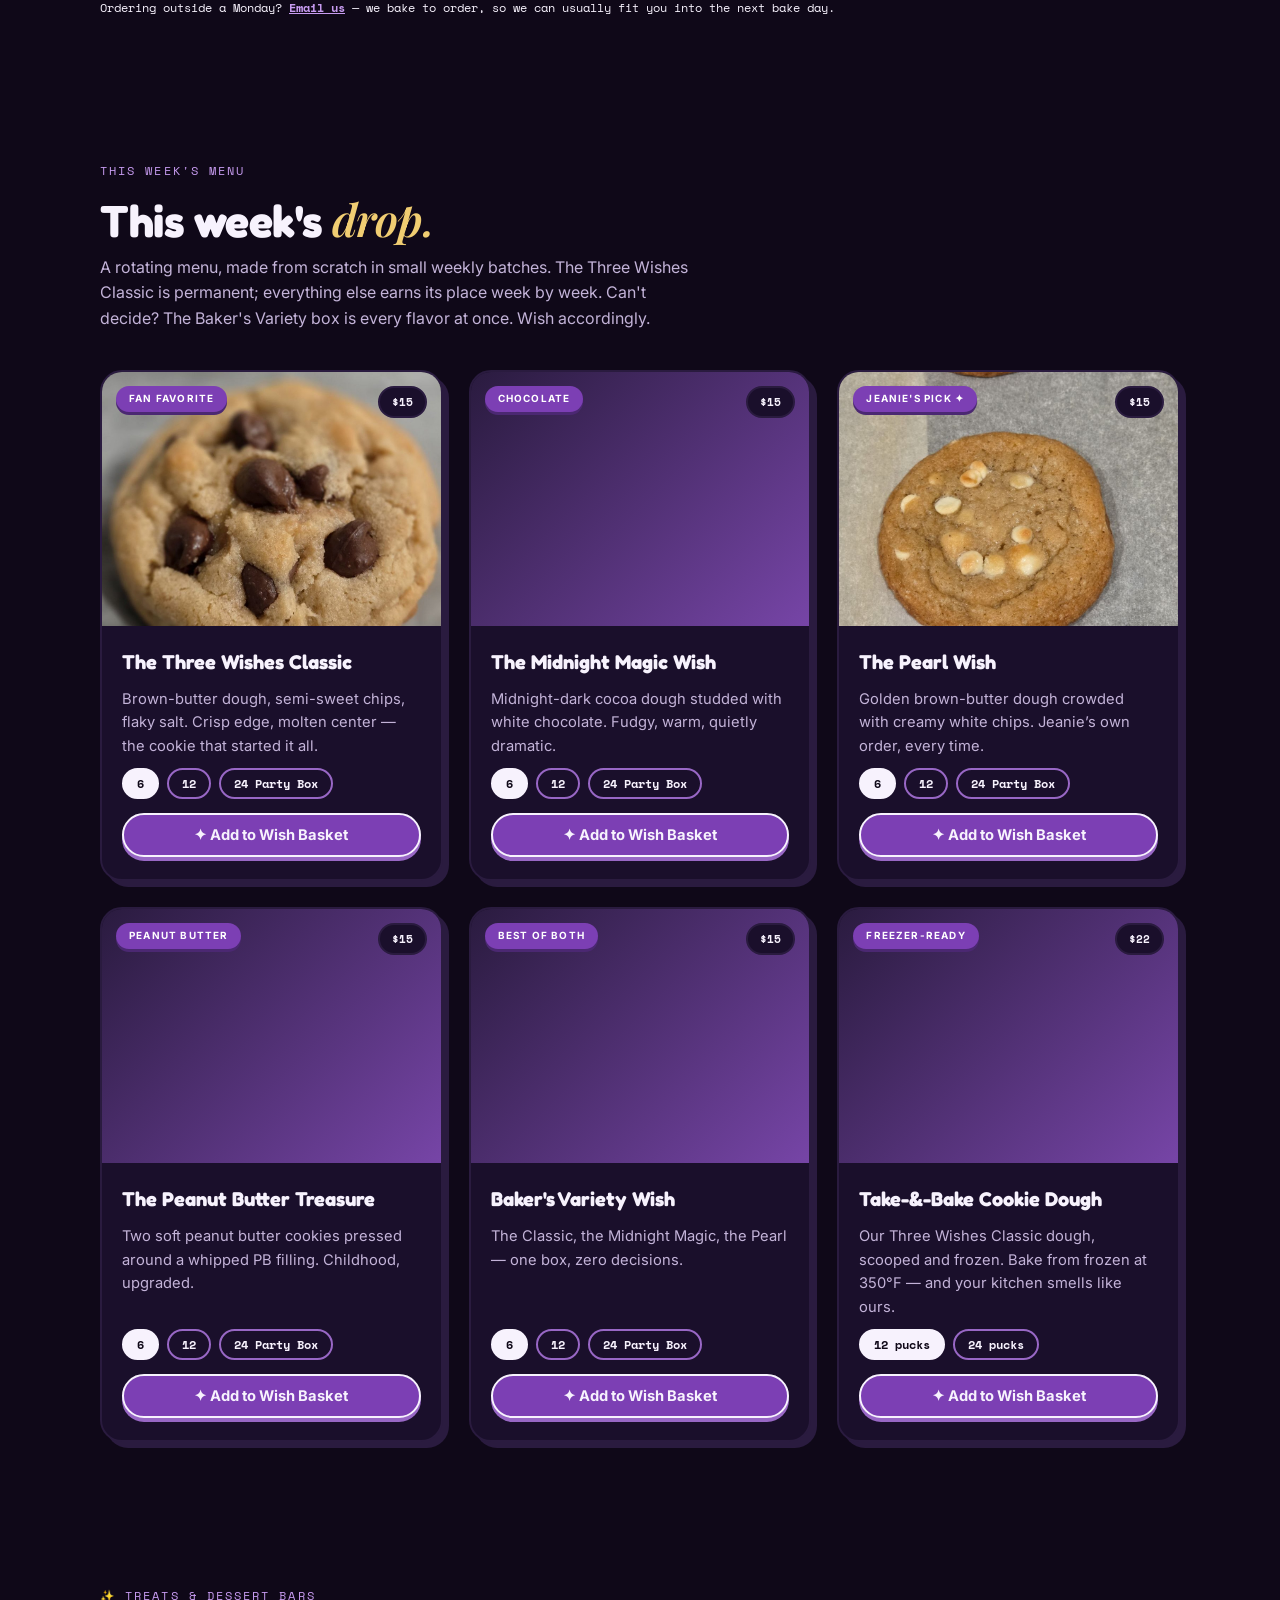
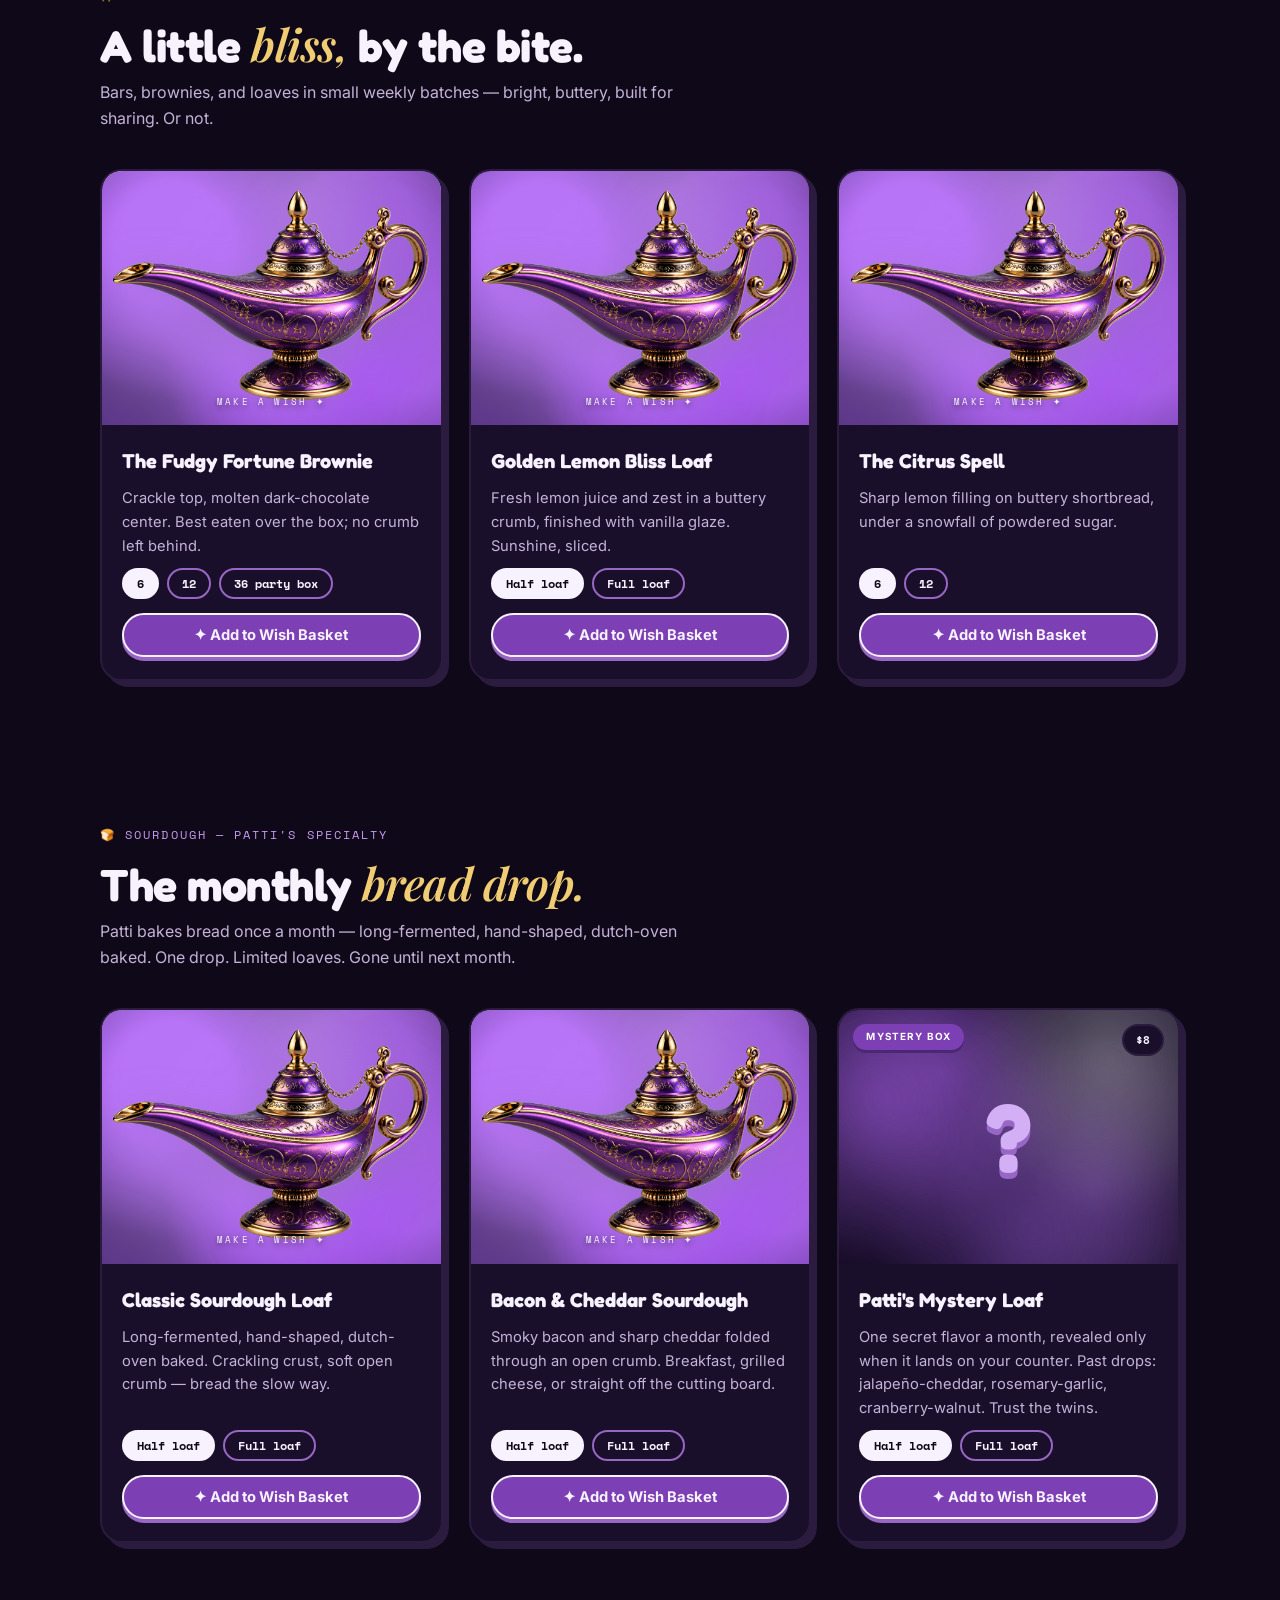
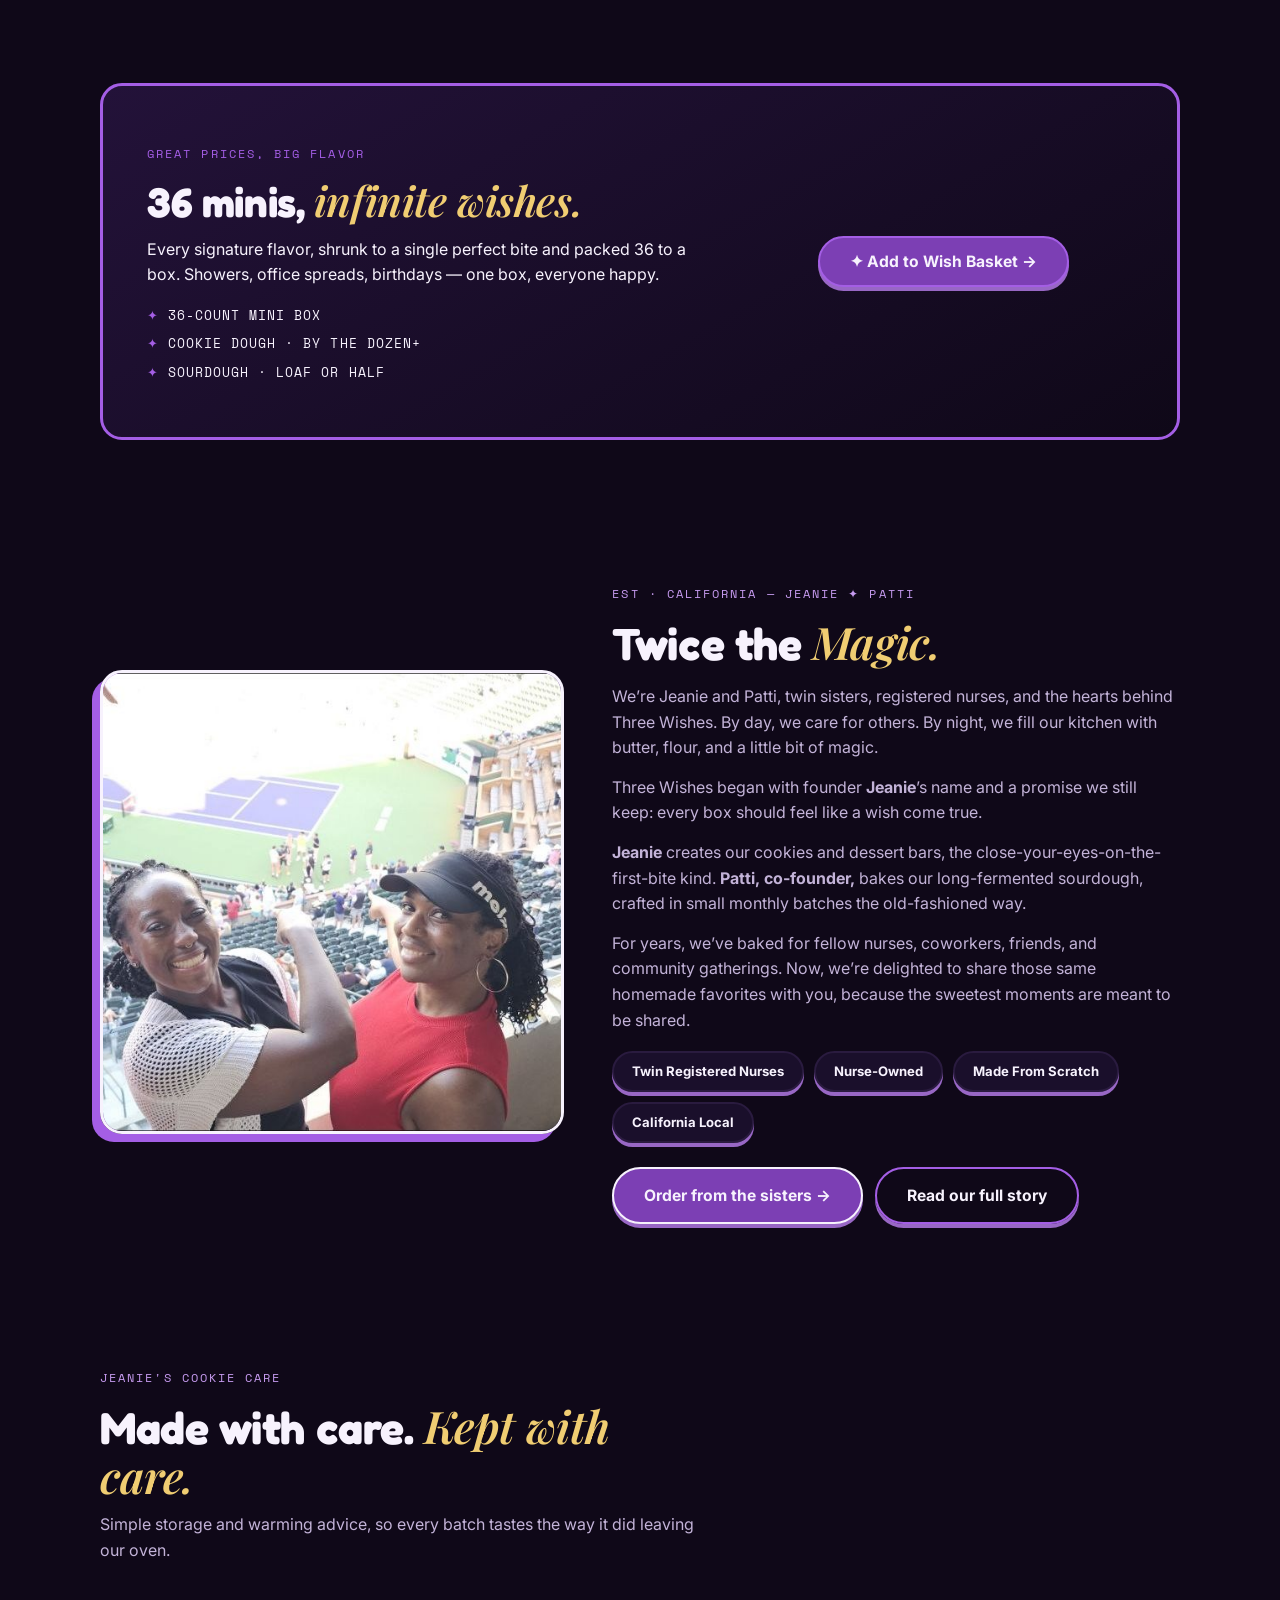
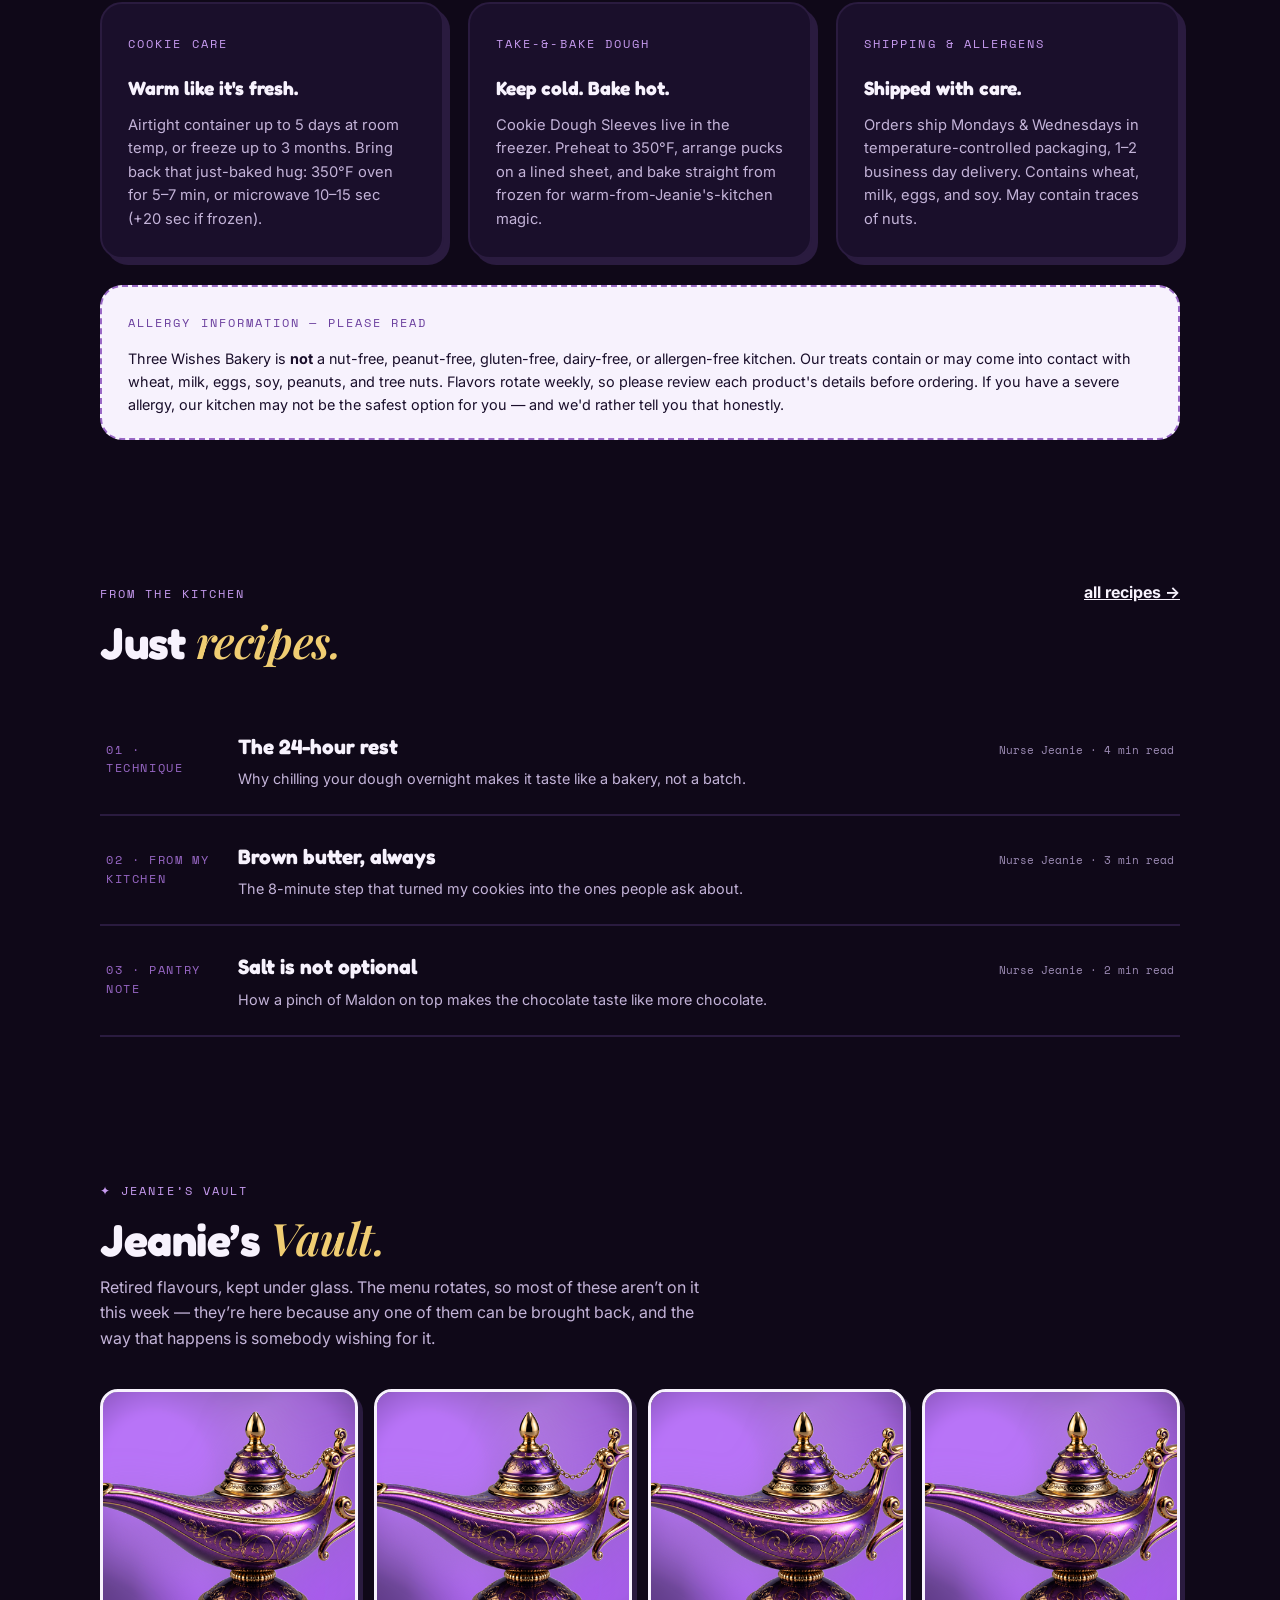
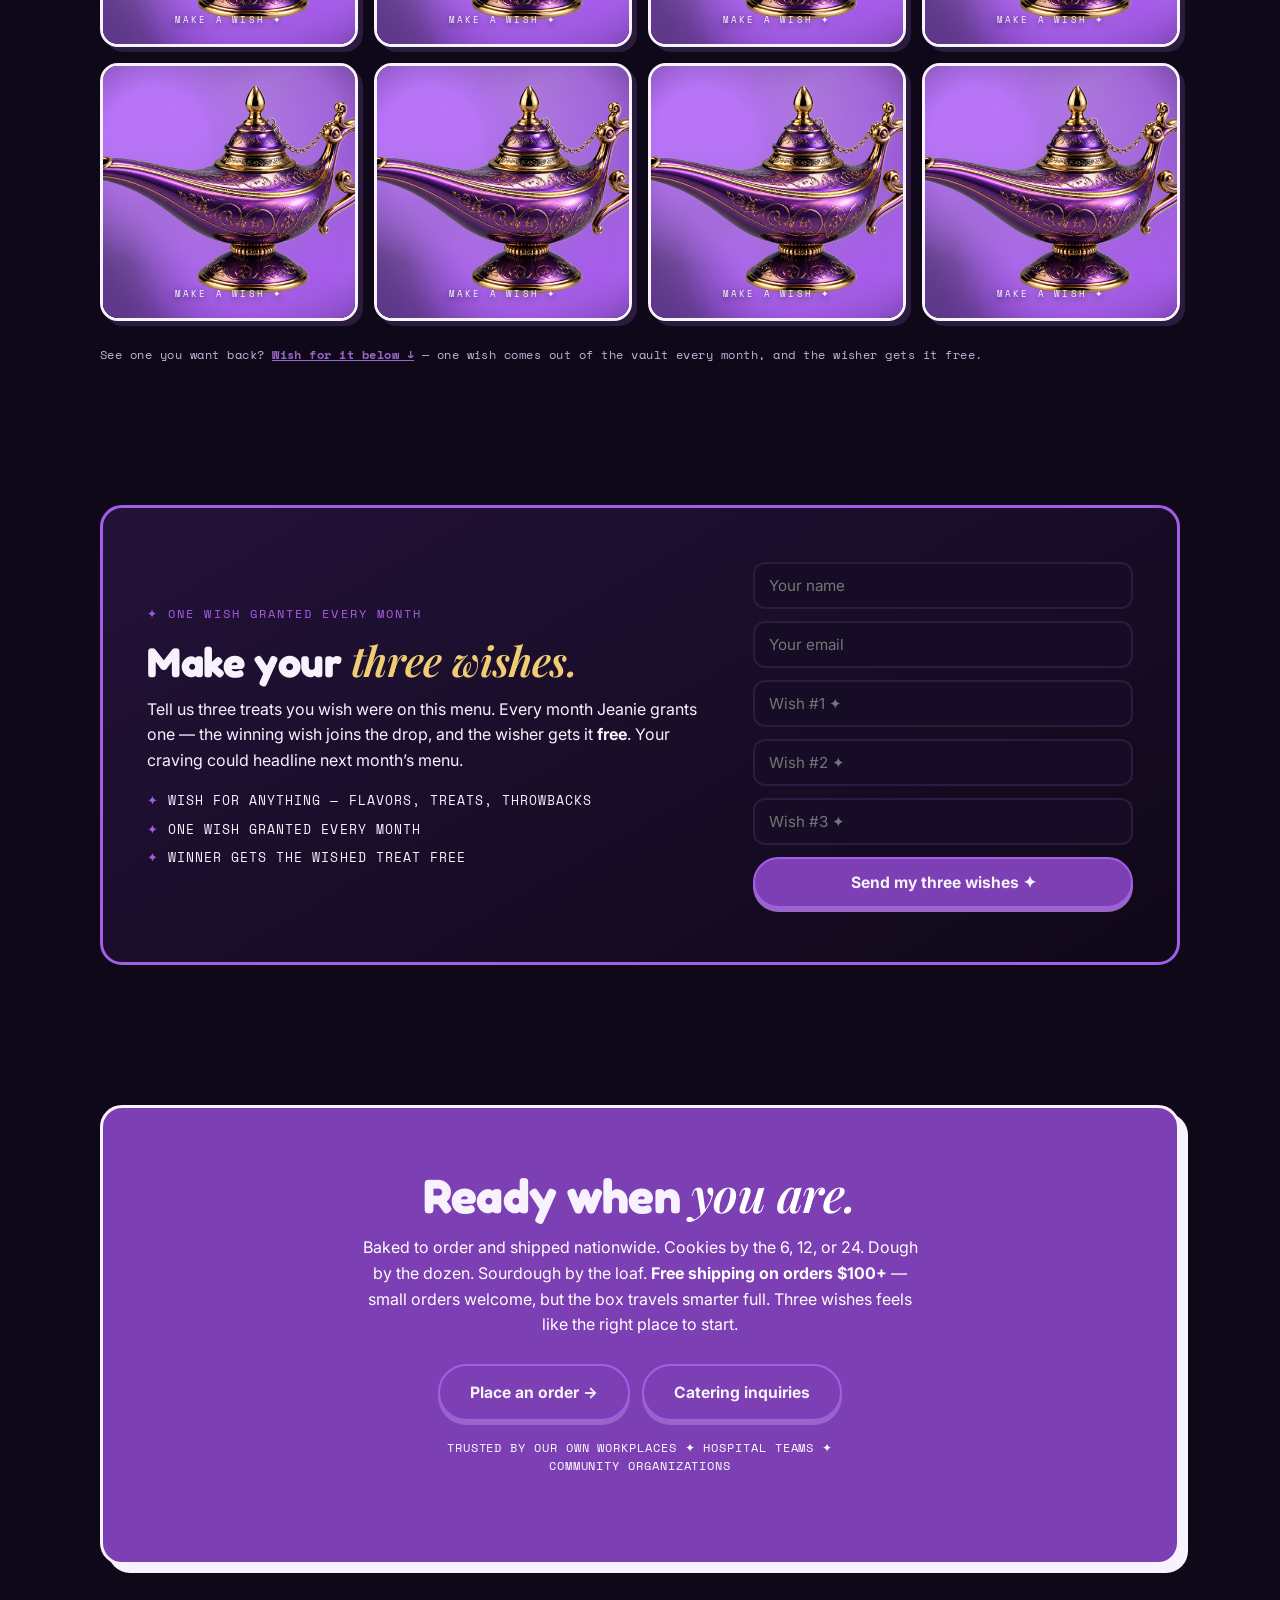
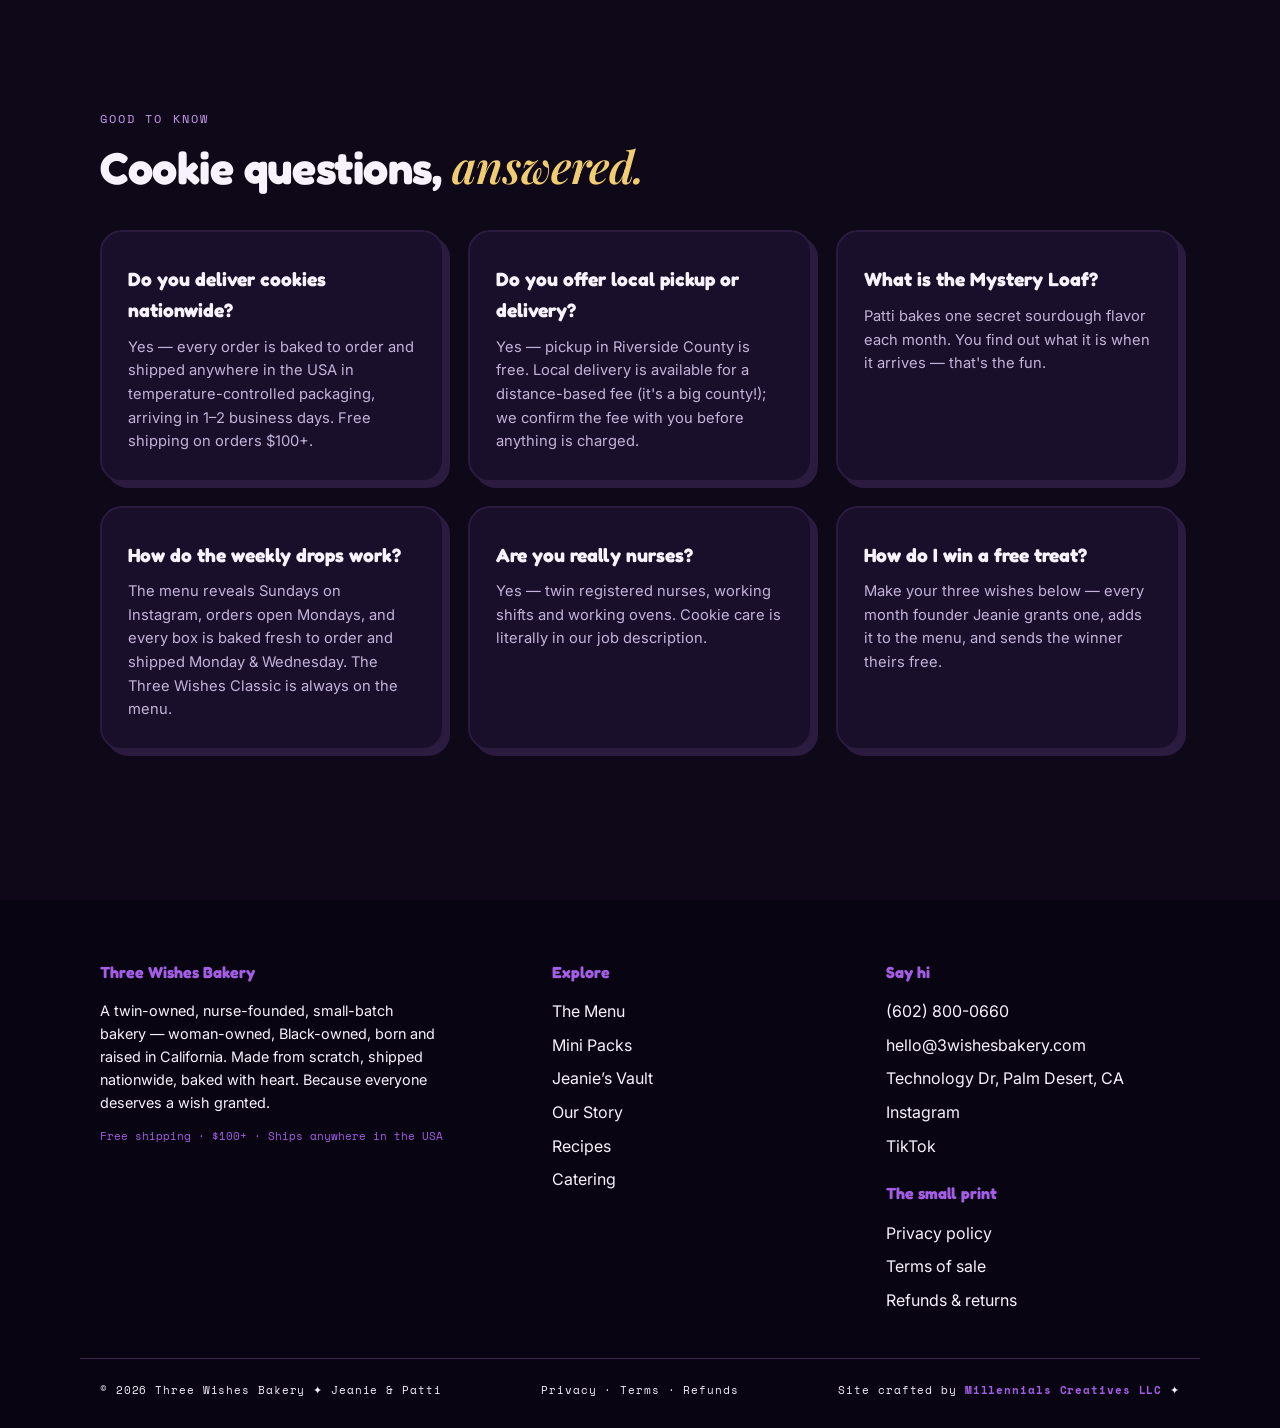
==== commit 7f137b2c: "New menu names, Wish Basket language, Jeanie's Vault, new Classic photo MENU. The six-item lineup re" ====
--- a/index.html
+++ b/index.html
@@ -78,7 +78,7 @@
 </script>
 <!-- Product/Offer schema: what puts prices into Google results -->
 <script type="application/ld+json">
-{"@context": "https://schema.org", "@type": "ItemList", "name": "Three Wishes Bakery menu", "itemListElement": [{"@type": "ListItem", "position": 1, "item": {"@type": "Product", "name": "The Classic Wish", "description": "Brown-butter dough, semi-sweet chips, flaky salt. Crisp edge, molten center — the cookie that started it all.", "brand": {"@type": "Brand", "name": "Three Wishes Bakery"}, "category": "Bakery", "image": "https://3wishesbakery.com/real-classic.jpg", "offers": {"@type": "AggregateOffer", "priceCurrency": "USD", "lowPrice": "15.00", "highPrice": "39.00", "offerCount": 3, "availability": "https://schema.org/MadeToOrder", "url": "https://3wishesbakery.com/#menu"}}}, {"@type": "ListItem", "position": 2, "item": {"@type": "Product", "name": "Cozy Cocoa Wish", "description": "Midnight-dark cocoa dough studded with white chocolate. Fudgy, warm, quietly dramatic.", "brand": {"@type": "Brand", "name": "Three Wishes Bakery"}, "category": "Bakery", "image": "https://3wishesbakery.com/real-cocoa-white.jpg", "offers": {"@type": "AggregateOffer", "priceCurrency": "USD", "lowPrice": "15.00", "highPrice": "39.00", "offerCount": 3, "availability": "https://schema.org/MadeToOrder", "url": "https://3wishesbakery.com/#menu"}}}, {"@type": "ListItem", "position": 3, "item": {"@type": "Product", "name": "White Chip Wish", "description": "Golden brown-butter dough crowded with creamy white chips. Jeanie’s own order, every time.", "brand": {"@type": "Brand", "name": "Three Wishes Bakery"}, "category": "Bakery", "image": "https://3wishesbakery.com/real-white-chip.jpg", "offers": {"@type": "AggregateOffer", "priceCurrency": "USD", "lowPrice": "15.00", "highPrice": "39.00", "offerCount": 3, "availability": "https://schema.org/MadeToOrder", "url": "https://3wishesbakery.com/#menu"}}}, {"@type": "ListItem", "position": 4, "item": {"@type": "Product", "name": "PB Wish Sandwiches", "description": "Two soft peanut butter cookies pressed around a whipped PB filling. Childhood, upgraded.", "brand": {"@type": "Brand", "name": "Three Wishes Bakery"}, "category": "Bakery", "image": "https://3wishesbakery.com/extra-pb-held.jpg", "offers": {"@type": "AggregateOffer", "priceCurrency": "USD", "lowPrice": "15.00", "highPrice": "39.00", "offerCount": 3, "availability": "https://schema.org/MadeToOrder", "url": "https://3wishesbakery.com/#menu"}}}, {"@type": "ListItem", "position": 5, "item": {"@type": "Product", "name": "Baker's Variety Wish", "description": "The Classic, the Cocoa, the White Chip — one box, zero decisions.", "brand": {"@type": "Brand", "name": "Three Wishes Bakery"}, "category": "Bakery", "image": "https://3wishesbakery.com/real-lineup.jpg", "offers": {"@type": "AggregateOffer", "priceCurrency": "USD", "lowPrice": "15.00", "highPrice": "39.00", "offerCount": 3, "availability": "https://schema.org/MadeToOrder", "url": "https://3wishesbakery.com/#menu"}}}, {"@type": "ListItem", "position": 6, "item": {"@type": "Product", "name": "Take-&-Bake Cookie Dough", "description": "Our Classic Wish dough, scooped and frozen. Bake from frozen at 350°F — and your kitchen smells like ours.", "brand": {"@type": "Brand", "name": "Three Wishes Bakery"}, "category": "Bakery", "image": "https://3wishesbakery.com/dough-balls.jpg", "offers": {"@type": "AggregateOffer", "priceCurrency": "USD", "lowPrice": "22.00", "highPrice": "40.00", "offerCount": 2, "availability": "https://schema.org/MadeToOrder", "url": "https://3wishesbakery.com/#menu"}}}, {"@type": "ListItem", "position": 7, "item": {"@type": "Product", "name": "Gooey Wish Brownies", "description": "Crackle top, molten dark-chocolate center. Best eaten over the box; no crumb left behind.", "brand": {"@type": "Brand", "name": "Three Wishes Bakery"}, "category": "Bakery", "image": "https://3wishesbakery.com/brownie.jpg", "offers": {"@type": "AggregateOffer", "priceCurrency": "USD", "lowPrice": "18.00", "highPrice": "78.00", "offerCount": 3, "availability": "https://schema.org/MadeToOrder", "url": "https://3wishesbakery.com/#menu"}}}, {"@type": "ListItem", "position": 8, "item": {"@type": "Product", "name": "Golden Lemon Bliss Loaf", "description": "Fresh lemon juice and zest in a buttery crumb, finished with vanilla glaze. Sunshine, sliced.", "brand": {"@type": "Brand", "name": "Three Wishes Bakery"}, "category": "Bakery", "image": "https://3wishesbakery.com/real-lemon-loaf.jpg", "offers": {"@type": "AggregateOffer", "priceCurrency": "USD", "lowPrice": "14.00", "highPrice": "24.00", "offerCount": 2, "availability": "https://schema.org/MadeToOrder", "url": "https://3wishesbakery.com/#menu"}}}, {"@type": "ListItem", "position": 9, "item": {"@type": "Product", "name": "Tangy Wish Bars", "description": "Sharp lemon filling on buttery shortbread, under a snowfall of powdered sugar.", "brand": {"@type": "Brand", "name": "Three Wishes Bakery"}, "category": "Bakery", "image": "https://3wishesbakery.com/lemon-bar.jpg", "offers": {"@type": "AggregateOffer", "priceCurrency": "USD", "lowPrice": "18.00", "highPrice": "32.00", "offerCount": 2, "availability": "https://schema.org/MadeToOrder", "url": "https://3wishesbakery.com/#menu"}}}, {"@type": "ListItem", "position": 10, "item": {"@type": "Product", "name": "Classic Sourdough Loaf", "description": "Long-fermented, hand-shaped, dutch-oven baked. Crackling crust, soft open crumb — bread the slow way.", "brand": {"@type": "Brand", "name": "Three Wishes Bakery"}, "category": "Bakery", "image": "https://3wishesbakery.com/real-sourdough-boule.jpg", "offers": {"@type": "AggregateOffer", "priceCurrency": "USD", "lowPrice": "7.00", "highPrice": "12.00", "offerCount": 2, "availability": "https://schema.org/MadeToOrder", "url": "https://3wishesbakery.com/#menu"}}}, {"@type": "ListItem", "position": 11, "item": {"@type": "Product", "name": "Bacon & Cheddar Sourdough", "description": "Smoky bacon and sharp cheddar folded through an open crumb. Breakfast, grilled cheese, or straight off the cutting board.", "brand": {"@type": "Brand", "name": "Three Wishes Bakery"}, "category": "Bakery", "image": "https://3wishesbakery.com/real-sourdough-bacon.jpg", "offers": {"@type": "AggregateOffer", "priceCurrency": "USD", "lowPrice": "9.00", "highPrice": "16.00", "offerCount": 2, "availability": "https://schema.org/MadeToOrder", "url": "https://3wishesbakery.com/#menu"}}}, {"@type": "ListItem", "position": 12, "item": {"@type": "Product", "name": "Patti's Mystery Loaf", "description": "One secret flavor a month, revealed only when it lands on your counter. Past drops: jalapeño-cheddar, rosemary-garlic, cranberry-walnut. Trust the twins.", "brand": {"@type": "Brand", "name": "Three Wishes Bakery"}, "category": "Bakery", "offers": {"@type": "AggregateOffer", "priceCurrency": "USD", "lowPrice": "8.00", "highPrice": "14.00", "offerCount": 2, "availability": "https://schema.org/MadeToOrder", "url": "https://3wishesbakery.com/#menu"}}}, {"@type": "ListItem", "position": 13, "item": {"@type": "Product", "name": "36-Count Mini Box", "description": "36-Count Mini Box from Three Wishes Bakery — baked to order in California.", "brand": {"@type": "Brand", "name": "Three Wishes Bakery"}, "category": "Bakery", "offers": {"@type": "AggregateOffer", "priceCurrency": "USD", "lowPrice": "36.00", "highPrice": "36.00", "offerCount": 1, "availability": "https://schema.org/MadeToOrder", "url": "https://3wishesbakery.com/#menu"}}}]}
+{"@context": "https://schema.org", "@type": "ItemList", "name": "Three Wishes Bakery menu", "itemListElement": [{"@type": "ListItem", "position": 1, "item": {"@type": "Product", "name": "The Three Wishes Classic", "description": "Brown-butter dough, semi-sweet chips, flaky salt. Crisp edge, molten center — the cookie that started it all.", "brand": {"@type": "Brand", "name": "Three Wishes Bakery"}, "category": "Bakery", "image": "https://3wishesbakery.com/real-classic.jpg", "offers": {"@type": "AggregateOffer", "priceCurrency": "USD", "lowPrice": "15.00", "highPrice": "39.00", "offerCount": 3, "availability": "https://schema.org/MadeToOrder", "url": "https://3wishesbakery.com/#menu"}}}, {"@type": "ListItem", "position": 2, "item": {"@type": "Product", "name": "The Midnight Magic Wish", "description": "Midnight-dark cocoa dough studded with white chocolate. Fudgy, warm, quietly dramatic.", "brand": {"@type": "Brand", "name": "Three Wishes Bakery"}, "category": "Bakery", "image": "https://3wishesbakery.com/real-cocoa-white.jpg", "offers": {"@type": "AggregateOffer", "priceCurrency": "USD", "lowPrice": "15.00", "highPrice": "39.00", "offerCount": 3, "availability": "https://schema.org/MadeToOrder", "url": "https://3wishesbakery.com/#menu"}}}, {"@type": "ListItem", "position": 3, "item": {"@type": "Product", "name": "The Pearl Wish", "description": "Golden brown-butter dough crowded with creamy white chips. Jeanie’s own order, every time.", "brand": {"@type": "Brand", "name": "Three Wishes Bakery"}, "category": "Bakery", "image": "https://3wishesbakery.com/real-white-chip.jpg", "offers": {"@type": "AggregateOffer", "priceCurrency": "USD", "lowPrice": "15.00", "highPrice": "39.00", "offerCount": 3, "availability": "https://schema.org/MadeToOrder", "url": "https://3wishesbakery.com/#menu"}}}, {"@type": "ListItem", "position": 4, "item": {"@type": "Product", "name": "The Peanut Butter Treasure", "description": "Two soft peanut butter cookies pressed around a whipped PB filling. Childhood, upgraded.", "brand": {"@type": "Brand", "name": "Three Wishes Bakery"}, "category": "Bakery", "image": "https://3wishesbakery.com/extra-pb-held.jpg", "offers": {"@type": "AggregateOffer", "priceCurrency": "USD", "lowPrice": "15.00", "highPrice": "39.00", "offerCount": 3, "availability": "https://schema.org/MadeToOrder", "url": "https://3wishesbakery.com/#menu"}}}, {"@type": "ListItem", "position": 5, "item": {"@type": "Product", "name": "Baker's Variety Wish", "description": "The Classic, the Midnight Magic, the Pearl — one box, zero decisions.", "brand": {"@type": "Brand", "name": "Three Wishes Bakery"}, "category": "Bakery", "image": "https://3wishesbakery.com/real-lineup.jpg", "offers": {"@type": "AggregateOffer", "priceCurrency": "USD", "lowPrice": "15.00", "highPrice": "39.00", "offerCount": 3, "availability": "https://schema.org/MadeToOrder", "url": "https://3wishesbakery.com/#menu"}}}, {"@type": "ListItem", "position": 6, "item": {"@type": "Product", "name": "Take-&-Bake Cookie Dough", "description": "Our Three Wishes Classic dough, scooped and frozen. Bake from frozen at 350°F — and your kitchen smells like ours.", "brand": {"@type": "Brand", "name": "Three Wishes Bakery"}, "category": "Bakery", "image": "https://3wishesbakery.com/dough-balls.jpg", "offers": {"@type": "AggregateOffer", "priceCurrency": "USD", "lowPrice": "22.00", "highPrice": "40.00", "offerCount": 2, "availability": "https://schema.org/MadeToOrder", "url": "https://3wishesbakery.com/#menu"}}}, {"@type": "ListItem", "position": 7, "item": {"@type": "Product", "name": "The Fudgy Fortune Brownie", "description": "Crackle top, molten dark-chocolate center. Best eaten over the box; no crumb left behind.", "brand": {"@type": "Brand", "name": "Three Wishes Bakery"}, "category": "Bakery", "image": "https://3wishesbakery.com/brownie.jpg", "offers": {"@type": "AggregateOffer", "priceCurrency": "USD", "lowPrice": "18.00", "highPrice": "78.00", "offerCount": 3, "availability": "https://schema.org/MadeToOrder", "url": "https://3wishesbakery.com/#menu"}}}, {"@type": "ListItem", "position": 8, "item": {"@type": "Product", "name": "Golden Lemon Bliss Loaf", "description": "Fresh lemon juice and zest in a buttery crumb, finished with vanilla glaze. Sunshine, sliced.", "brand": {"@type": "Brand", "name": "Three Wishes Bakery"}, "category": "Bakery", "image": "https://3wishesbakery.com/real-lemon-loaf.jpg", "offers": {"@type": "AggregateOffer", "priceCurrency": "USD", "lowPrice": "14.00", "highPrice": "24.00", "offerCount": 2, "availability": "https://schema.org/MadeToOrder", "url": "https://3wishesbakery.com/#menu"}}}, {"@type": "ListItem", "position": 9, "item": {"@type": "Product", "name": "The Citrus Spell", "description": "Sharp lemon filling on buttery shortbread, under a snowfall of powdered sugar.", "brand": {"@type": "Brand", "name": "Three Wishes Bakery"}, "category": "Bakery", "image": "https://3wishesbakery.com/lemon-bar.jpg", "offers": {"@type": "AggregateOffer", "priceCurrency": "USD", "lowPrice": "18.00", "highPrice": "32.00", "offerCount": 2, "availability": "https://schema.org/MadeToOrder", "url": "https://3wishesbakery.com/#menu"}}}, {"@type": "ListItem", "position": 10, "item": {"@type": "Product", "name": "Classic Sourdough Loaf", "description": "Long-fermented, hand-shaped, dutch-oven baked. Crackling crust, soft open crumb — bread the slow way.", "brand": {"@type": "Brand", "name": "Three Wishes Bakery"}, "category": "Bakery", "image": "https://3wishesbakery.com/real-sourdough-boule.jpg", "offers": {"@type": "AggregateOffer", "priceCurrency": "USD", "lowPrice": "7.00", "highPrice": "12.00", "offerCount": 2, "availability": "https://schema.org/MadeToOrder", "url": "https://3wishesbakery.com/#menu"}}}, {"@type": "ListItem", "position": 11, "item": {"@type": "Product", "name": "Bacon & Cheddar Sourdough", "description": "Smoky bacon and sharp cheddar folded through an open crumb. Breakfast, grilled cheese, or straight off the cutting board.", "brand": {"@type": "Brand", "name": "Three Wishes Bakery"}, "category": "Bakery", "image": "https://3wishesbakery.com/real-sourdough-bacon.jpg", "offers": {"@type": "AggregateOffer", "priceCurrency": "USD", "lowPrice": "9.00", "highPrice": "16.00", "offerCount": 2, "availability": "https://schema.org/MadeToOrder", "url": "https://3wishesbakery.com/#menu"}}}, {"@type": "ListItem", "position": 12, "item": {"@type": "Product", "name": "Patti's Mystery Loaf", "description": "One secret flavor a month, revealed only when it lands on your counter. Past drops: jalapeño-cheddar, rosemary-garlic, cranberry-walnut. Trust the twins.", "brand": {"@type": "Brand", "name": "Three Wishes Bakery"}, "category": "Bakery", "offers": {"@type": "AggregateOffer", "priceCurrency": "USD", "lowPrice": "8.00", "highPrice": "14.00", "offerCount": 2, "availability": "https://schema.org/MadeToOrder", "url": "https://3wishesbakery.com/#menu"}}}, {"@type": "ListItem", "position": 13, "item": {"@type": "Product", "name": "36-Count Mini Box", "description": "36-Count Mini Box from Three Wishes Bakery — baked to order in California.", "brand": {"@type": "Brand", "name": "Three Wishes Bakery"}, "category": "Bakery", "offers": {"@type": "AggregateOffer", "priceCurrency": "USD", "lowPrice": "36.00", "highPrice": "36.00", "offerCount": 1, "availability": "https://schema.org/MadeToOrder", "url": "https://3wishesbakery.com/#menu"}}}]}
 </script>
 <link rel="icon" href="favicon-32.png" sizes="32x32">
 <link rel="icon" href="favicon-16.png" sizes="16x16">
@@ -93,7 +93,7 @@
 {"@type":"Question","name":"Do you deliver gourmet cookies nationwide?","acceptedAnswer":{"@type":"Answer","text":"Yes. Three Wishes Bakery bakes to order in California and ships anywhere in the USA in temperature-controlled packaging, arriving in 1-2 business days. Free shipping on orders $100+."}},
 {"@type":"Question","name":"Do you offer local pickup or delivery in Riverside County?","acceptedAnswer":{"@type":"Answer","text":"Yes. Pickup in Riverside County, California is free. Local delivery is available for a distance-based fee, confirmed before charging."}},
 {"@type":"Question","name":"What is Patti's Mystery Loaf?","acceptedAnswer":{"@type":"Answer","text":"A monthly mystery box sourdough. Co-founder Patti bakes one secret flavor each month, revealed only when it arrives."}},
-{"@type":"Question","name":"How do the weekly cookie drops work?","acceptedAnswer":{"@type":"Answer","text":"The weekly menu reveals Sundays on Instagram, orders open Mondays, and everything is baked fresh to order and shipped Monday and Wednesday. The Classic Wish chocolate chip cookie is always on the menu."}},
+{"@type":"Question","name":"How do the weekly cookie drops work?","acceptedAnswer":{"@type":"Answer","text":"The weekly menu reveals Sundays on Instagram, orders open Mondays, and everything is baked fresh to order and shipped Monday and Wednesday. The Three Wishes Classic chocolate chip cookie is always on the menu."}},
 {"@type":"Question","name":"Are the Three Wishes bakers really nurses?","acceptedAnswer":{"@type":"Answer","text":"Yes. Three Wishes Bakery is owned by twin registered nurses, Jeanie (founder) and Patti (co-founder), based in California."}},
 {"@type":"Question","name":"How can I win a free treat?","acceptedAnswer":{"@type":"Answer","text":"Submit three wishes for treats you want on the menu. Every month founder Jeanie grants one wish, adds it to the menu, and the winner receives it free."}}]}
 </script>
@@ -118,12 +118,13 @@
       <li><a href="#menu">Menu</a></li>
       <li><a href="#drop">How to Order</a></li>
       <li><a href="#minis">Mini Packs</a></li>
+      <li><a href="#drops">Jeanie’s Vault</a></li>
       <li><a href="story.html">Our Story</a></li>
       <li><a href="recipes.html">Recipes</a></li>
       <li><a href="catering.html">Catering</a></li>
     </ul>
     <div class="nav-right">
-      <button class="cart-btn" onclick="openCart()">🛒 <span class="cart-word">Cart </span><span data-cart-count>0</span></button>
+      <button class="cart-btn" onclick="openCart()">🧺 <span class="cart-word">Wish Basket </span><span data-cart-count>0</span></button>
       <button class="nav-toggle" type="button" aria-label="Menu" aria-expanded="false" aria-controls="navLinks" onclick="toggleNav()"><span></span><span></span><span></span></button>
     </div>
   </nav>
@@ -185,7 +186,7 @@
     <div class="care-card">
       <span class="eyebrow">Step 01 · Sunday</span>
       <h3>See the menu reveal.</h3>
-      <p>The week's flavors drop on Instagram every Sunday — a rotating special alongside the favorites. <strong>The Classic Wish is always on the menu.</strong></p>
+      <p>The week's flavors drop on Instagram every Sunday — a rotating special alongside the favorites. <strong>The Three Wishes Classic is always on the menu.</strong></p>
     </div>
     <div class="care-card">
       <span class="eyebrow">Step 02 · Monday 6PM PT</span>
@@ -206,75 +207,75 @@
   <div class="section-head">
     <span class="eyebrow">This week's menu</span>
     <h2>This week's <span class="serif-accent">drop.</span></h2>
-    <p>A rotating menu, made from scratch in small weekly batches. The Classic Wish is permanent; everything else earns its place week by week. Can't decide? The Baker's Variety box is every flavor at once. Wish accordingly.</p>
+    <p>A rotating menu, made from scratch in small weekly batches. The Three Wishes Classic is permanent; everything else earns its place week by week. Can't decide? The Baker's Variety box is every flavor at once. Wish accordingly.</p>
   </div>
   <div class="grid">
 
     <article class="card" data-product="classic">
       <div class="card-photo">
-        <img src="real-classic.jpg" alt="The Classic Wish chocolate chip cookies" data-optional width="1280" height="960" loading="lazy" decoding="async">
+        <img src="real-classic.jpg" alt="The Three Wishes Classic chocolate chip cookies" data-optional width="1280" height="960" loading="lazy" decoding="async">
         <span class="tag">Fan Favorite</span><span class="price-chip">from $15</span>
       </div>
       <div class="card-body">
-        <h3>The Classic Wish</h3>
+        <h3>The Three Wishes Classic</h3>
         <p>Brown-butter dough, semi-sweet chips, flaky salt. Crisp edge, molten center — the cookie that started it all.</p>
         <div class="size-row" role="group" aria-label="Choose size">
           <button type="button" class="size-btn" data-size-index="0" aria-pressed="true" onclick="selectSize(this)">6</button>
           <button type="button" class="size-btn" data-size-index="1" aria-pressed="false" onclick="selectSize(this)">12</button>
           <button type="button" class="size-btn" data-size-index="2" aria-pressed="false" onclick="selectSize(this)">24 Party Box</button>
         </div>
-        <button type="button" class="add-btn" onclick="addFromCard(this.closest('.card'))">+ Add to box</button>
+        <button type="button" class="add-btn" onclick="addFromCard(this.closest('.card'))">✦ Add to Wish Basket</button>
       </div>
     </article>
 
     <article class="card" data-product="cocoa">
       <div class="card-photo">
-        <img src="real-cocoa-white.jpg" alt="Cozy Cocoa Wish dark chocolate cookies with white chocolate" data-optional width="960" height="1280" loading="lazy" decoding="async">
+        <img src="real-cocoa-white.jpg" alt="The Midnight Magic Wish dark chocolate cookies with white chocolate" data-optional width="960" height="1280" loading="lazy" decoding="async">
         <span class="tag">Chocolate</span><span class="price-chip">from $15</span>
       </div>
       <div class="card-body">
-        <h3>Cozy Cocoa Wish</h3>
+        <h3>The Midnight Magic Wish</h3>
         <p>Midnight-dark cocoa dough studded with white chocolate. Fudgy, warm, quietly dramatic.</p>
         <div class="size-row" role="group" aria-label="Choose size">
           <button type="button" class="size-btn" data-size-index="0" aria-pressed="true" onclick="selectSize(this)">6</button>
           <button type="button" class="size-btn" data-size-index="1" aria-pressed="false" onclick="selectSize(this)">12</button>
           <button type="button" class="size-btn" data-size-index="2" aria-pressed="false" onclick="selectSize(this)">24 Party Box</button>
         </div>
-        <button type="button" class="add-btn" onclick="addFromCard(this.closest('.card'))">+ Add to box</button>
+        <button type="button" class="add-btn" onclick="addFromCard(this.closest('.card'))">✦ Add to Wish Basket</button>
       </div>
     </article>
 
     <article class="card" data-product="whitechip">
       <div class="card-photo">
-        <img src="real-white-chip.jpg" alt="White Chip Wish brown butter cookies" data-optional width="960" height="1280" loading="lazy" decoding="async">
+        <img src="real-white-chip.jpg" alt="The Pearl Wish brown butter cookies" data-optional width="960" height="1280" loading="lazy" decoding="async">
         <span class="tag">Jeanie's Pick ✦</span><span class="price-chip">from $15</span>
       </div>
       <div class="card-body">
-        <h3>White Chip Wish</h3>
+        <h3>The Pearl Wish</h3>
         <p>Golden brown-butter dough crowded with creamy white chips. Jeanie’s own order, every time.</p>
         <div class="size-row" role="group" aria-label="Choose size">
           <button type="button" class="size-btn" data-size-index="0" aria-pressed="true" onclick="selectSize(this)">6</button>
           <button type="button" class="size-btn" data-size-index="1" aria-pressed="false" onclick="selectSize(this)">12</button>
           <button type="button" class="size-btn" data-size-index="2" aria-pressed="false" onclick="selectSize(this)">24 Party Box</button>
         </div>
-        <button type="button" class="add-btn" onclick="addFromCard(this.closest('.card'))">+ Add to box</button>
+        <button type="button" class="add-btn" onclick="addFromCard(this.closest('.card'))">✦ Add to Wish Basket</button>
       </div>
     </article>
 
     <article class="card" data-product="pbsandwich">
       <div class="card-photo">
-        <img src="extra-pb-held.jpg" alt="A PB Wish sandwich cookie held up, showing the whipped peanut butter filling" data-optional width="1280" height="1280" loading="lazy" decoding="async">
+        <img src="extra-pb-held.jpg" alt="A Peanut Butter Treasure sandwich cookie held up, showing the whipped peanut butter filling" data-optional width="1280" height="1280" loading="lazy" decoding="async">
         <span class="tag">Peanut Butter</span><span class="price-chip">from $15</span>
       </div>
       <div class="card-body">
-        <h3>PB Wish Sandwiches</h3>
+        <h3>The Peanut Butter Treasure</h3>
         <p>Two soft peanut butter cookies pressed around a whipped PB filling. Childhood, upgraded.</p>
         <div class="size-row" role="group" aria-label="Choose size">
           <button type="button" class="size-btn" data-size-index="0" aria-pressed="true" onclick="selectSize(this)">6</button>
           <button type="button" class="size-btn" data-size-index="1" aria-pressed="false" onclick="selectSize(this)">12</button>
           <button type="button" class="size-btn" data-size-index="2" aria-pressed="false" onclick="selectSize(this)">24 Party Box</button>
         </div>
-        <button type="button" class="add-btn" onclick="addFromCard(this.closest('.card'))">+ Add to box</button>
+        <button type="button" class="add-btn" onclick="addFromCard(this.closest('.card'))">✦ Add to Wish Basket</button>
       </div>
     </article>
 
@@ -285,13 +286,13 @@
       </div>
       <div class="card-body">
         <h3>Baker's Variety Wish</h3>
-        <p>The Classic, the Cocoa, the White Chip — one box, zero decisions.</p>
+        <p>The Classic, the Midnight Magic, the Pearl — one box, zero decisions.</p>
         <div class="size-row" role="group" aria-label="Choose size">
           <button type="button" class="size-btn" data-size-index="0" aria-pressed="true" onclick="selectSize(this)">6</button>
           <button type="button" class="size-btn" data-size-index="1" aria-pressed="false" onclick="selectSize(this)">12</button>
           <button type="button" class="size-btn" data-size-index="2" aria-pressed="false" onclick="selectSize(this)">24 Party Box</button>
         </div>
-        <button type="button" class="add-btn" onclick="addFromCard(this.closest('.card'))">+ Add to box</button>
+        <button type="button" class="add-btn" onclick="addFromCard(this.closest('.card'))">✦ Add to Wish Basket</button>
       </div>
     </article>
 
@@ -302,12 +303,12 @@
       </div>
       <div class="card-body">
         <h3>Take-&amp;-Bake Cookie Dough</h3>
-        <p>Our Classic Wish dough, scooped and frozen. Bake from frozen at 350°F — and your kitchen smells like ours.</p>
+        <p>Our Three Wishes Classic dough, scooped and frozen. Bake from frozen at 350°F — and your kitchen smells like ours.</p>
         <div class="size-row" role="group" aria-label="Choose size">
           <button type="button" class="size-btn" data-size-index="0" aria-pressed="true" onclick="selectSize(this)">12 pucks</button>
           <button type="button" class="size-btn" data-size-index="1" aria-pressed="false" onclick="selectSize(this)">24 pucks</button>
         </div>
-        <button type="button" class="add-btn" onclick="addFromCard(this.closest('.card'))">+ Add to box</button>
+        <button type="button" class="add-btn" onclick="addFromCard(this.closest('.card'))">✦ Add to Wish Basket</button>
       </div>
     </article>
 
@@ -325,18 +326,18 @@
 
     <article class="card" data-product="brownies">
       <div class="card-photo">
-        <img src="brownie.jpg" alt="Gooey Wish Brownies with crackle tops" data-optional width="1280" height="1280" loading="lazy" decoding="async">
+        <img src="brownie.jpg" alt="The Fudgy Fortune Brownie with crackle tops" data-optional width="1280" height="1280" loading="lazy" decoding="async">
         <span class="tag">Fudgy</span><span class="price-chip">from $18</span>
       </div>
       <div class="card-body">
-        <h3>Gooey Wish Brownies</h3>
+        <h3>The Fudgy Fortune Brownie</h3>
         <p>Crackle top, molten dark-chocolate center. Best eaten over the box; no crumb left behind.</p>
         <div class="size-row" role="group" aria-label="Choose size">
           <button type="button" class="size-btn" data-size-index="0" aria-pressed="true" onclick="selectSize(this)">6</button>
           <button type="button" class="size-btn" data-size-index="1" aria-pressed="false" onclick="selectSize(this)">12</button>
           <button type="button" class="size-btn" data-size-index="2" aria-pressed="false" onclick="selectSize(this)">36 party box</button>
         </div>
-        <button type="button" class="add-btn" onclick="addFromCard(this.closest('.card'))">+ Add to box</button>
+        <button type="button" class="add-btn" onclick="addFromCard(this.closest('.card'))">✦ Add to Wish Basket</button>
       </div>
     </article>
 
@@ -352,23 +353,23 @@
           <button type="button" class="size-btn" data-size-index="0" aria-pressed="true" onclick="selectSize(this)">Half loaf</button>
           <button type="button" class="size-btn" data-size-index="1" aria-pressed="false" onclick="selectSize(this)">Full loaf</button>
         </div>
-        <button type="button" class="add-btn" onclick="addFromCard(this.closest('.card'))">+ Add to box</button>
+        <button type="button" class="add-btn" onclick="addFromCard(this.closest('.card'))">✦ Add to Wish Basket</button>
       </div>
     </article>
 
     <article class="card" data-product="tangybars">
       <div class="card-photo">
-        <img src="lemon-bar.jpg" alt="Tangy Wish Bars with homemade crust" data-optional width="1280" height="1280" loading="lazy" decoding="async">
+        <img src="lemon-bar.jpg" alt="The Citrus Spell with homemade crust" data-optional width="1280" height="1280" loading="lazy" decoding="async">
         <span class="tag">Bars</span><span class="price-chip">from $18</span>
       </div>
       <div class="card-body">
-        <h3>Tangy Wish Bars</h3>
+        <h3>The Citrus Spell</h3>
         <p>Sharp lemon filling on buttery shortbread, under a snowfall of powdered sugar.</p>
         <div class="size-row" role="group" aria-label="Choose size">
           <button type="button" class="size-btn" data-size-index="0" aria-pressed="true" onclick="selectSize(this)">6</button>
           <button type="button" class="size-btn" data-size-index="1" aria-pressed="false" onclick="selectSize(this)">12</button>
         </div>
-        <button type="button" class="add-btn" onclick="addFromCard(this.closest('.card'))">+ Add to box</button>
+        <button type="button" class="add-btn" onclick="addFromCard(this.closest('.card'))">✦ Add to Wish Basket</button>
       </div>
     </article>
 
@@ -396,7 +397,7 @@
           <button type="button" class="size-btn" data-size-index="0" aria-pressed="true" onclick="selectSize(this)">Half loaf</button>
           <button type="button" class="size-btn" data-size-index="1" aria-pressed="false" onclick="selectSize(this)">Full loaf</button>
         </div>
-        <button type="button" class="add-btn" onclick="addFromCard(this.closest('.card'))">+ Add to box</button>
+        <button type="button" class="add-btn" onclick="addFromCard(this.closest('.card'))">✦ Add to Wish Basket</button>
       </div>
     </article>
 
@@ -412,7 +413,7 @@
           <button type="button" class="size-btn" data-size-index="0" aria-pressed="true" onclick="selectSize(this)">Half loaf</button>
           <button type="button" class="size-btn" data-size-index="1" aria-pressed="false" onclick="selectSize(this)">Full loaf</button>
         </div>
-        <button type="button" class="add-btn" onclick="addFromCard(this.closest('.card'))">+ Add to box</button>
+        <button type="button" class="add-btn" onclick="addFromCard(this.closest('.card'))">✦ Add to Wish Basket</button>
       </div>
     </article>
 
@@ -428,7 +429,7 @@
           <button type="button" class="size-btn" data-size-index="0" aria-pressed="true" onclick="selectSize(this)">Half loaf</button>
           <button type="button" class="size-btn" data-size-index="1" aria-pressed="false" onclick="selectSize(this)">Full loaf</button>
         </div>
-        <button type="button" class="add-btn" onclick="addFromCard(this.closest('.card'))">+ Add to box</button>
+        <button type="button" class="add-btn" onclick="addFromCard(this.closest('.card'))">✦ Add to Wish Basket</button>
       </div>
     </article>
 
@@ -449,7 +450,7 @@
       </ul>
     </div>
     <div style="text-align:center">
-      <button class="btn btn-primary" style="border-color:var(--rose)" onclick="addToCart('minibox',0)">Order a mini box →</button>
+      <button class="btn btn-primary" style="border-color:var(--rose)" onclick="addToCart('minibox',0)">✦ Add to Wish Basket →</button>
     </div>
   </div>
 </section>
@@ -541,25 +542,25 @@
 <!-- PAST DROPS -->
 <section class="section container" id="drops">
   <div class="section-head">
-    <span class="eyebrow">✦ The archive</span>
-    <h2>Drops that <span class="serif-accent">came and went.</span></h2>
-    <p>The menu rotates, so most of these aren't available this week. They're here because any one of them can come back — and the way it comes back is somebody wishing for it.</p>
+    <span class="eyebrow">✦ Jeanie’s Vault</span>
+    <h2>Jeanie’s <span class="serif-accent">Vault.</span></h2>
+    <p>Retired flavours, kept under glass. The menu rotates, so most of these aren’t on it this week — they’re here because any one of them can be brought back, and the way that happens is somebody wishing for it.</p>
   </div>
   <div class="drops">
     <figure class="drop-tile">
       <img src="extra-smores-bar.jpg" alt="S'mores bar with torched marshmallow and chocolate" loading="lazy" decoding="async">
-      <figcaption><span class="when">Past drop</span><span class="name">S'mores Wish Bars</span></figcaption>
+      <figcaption><span class="when">In the vault</span><span class="name">S'mores Wish Bars</span></figcaption>
     </figure>
     <figure class="drop-tile">
       <img src="extra-cinnamon-roll.jpg" alt="Cinnamon roll with cream cheese glaze" loading="lazy" decoding="async">
-      <figcaption><span class="when">Past drop</span><span class="name">Sunday Cinnamon Rolls</span></figcaption>
+      <figcaption><span class="when">In the vault</span><span class="name">Sunday Cinnamon Rolls</span></figcaption>
     </figure>
     <figure class="drop-tile">
       <img src="extra-caramel-cookie.jpg" alt="Chocolate chip cookie with a molten caramel center" loading="lazy" decoding="async">
-      <figcaption><span class="when">Past drop</span><span class="name">Caramel Chunk Wish</span></figcaption>
+      <figcaption><span class="when">In the vault</span><span class="name">Caramel Chunk Wish</span></figcaption>
     </figure>
     <figure class="drop-tile">
-      <img src="extra-classic-bite.jpg" alt="A Classic Wish cookie held up with a bite taken out" loading="lazy" decoding="async">
+      <img src="extra-classic-bite.jpg" alt="A Three Wishes Classic cookie held up with a bite taken out" loading="lazy" decoding="async">
       <figcaption><span class="when">Always on</span><span class="name">The first bite</span></figcaption>
     </figure>
     <figure class="drop-tile">
@@ -572,14 +573,14 @@
     </figure>
     <figure class="drop-tile">
       <img src="extra-tangy-bite.jpg" alt="Lemon bar with powdered sugar, one bite taken" loading="lazy" decoding="async">
-      <figcaption><span class="when">On the menu</span><span class="name">Tangy Wish Bars</span></figcaption>
+      <figcaption><span class="when">On the menu</span><span class="name">The Citrus Spell</span></figcaption>
     </figure>
     <figure class="drop-tile">
-      <img src="extra-cocoa-story.jpg" alt="Cozy Cocoa Wish cookie held up, showing the fudgy middle" loading="lazy" decoding="async">
-      <figcaption><span class="when">On the menu</span><span class="name">Cozy Cocoa Wish</span></figcaption>
+      <img src="extra-cocoa-story.jpg" alt="The Midnight Magic Wish cookie held up, showing the fudgy middle" loading="lazy" decoding="async">
+      <figcaption><span class="when">On the menu</span><span class="name">The Midnight Magic Wish</span></figcaption>
     </figure>
   </div>
-  <p class="drops-note">See one you want back? <a href="#wishes">Wish for it below ↓</a> — one wish gets granted every month, and the wisher gets it free.</p>
+  <p class="drops-note">See one you want back? <a href="#wishes">Wish for it below ↓</a> — one wish comes out of the vault every month, and the wisher gets it free.</p>
 </section>
 
 <!-- MAKE 3 WISHES -->
@@ -630,7 +631,7 @@
     <div class="care-card"><h3>Do you deliver cookies nationwide?</h3><p>Yes — every order is baked to order and shipped anywhere in the USA in temperature-controlled packaging, arriving in 1–2 business days. Free shipping on orders $100+.</p></div>
     <div class="care-card"><h3>Do you offer local pickup or delivery?</h3><p>Yes — pickup in Riverside County is free. Local delivery is available for a distance-based fee (it's a big county!); we confirm the fee with you before anything is charged.</p></div>
     <div class="care-card"><h3>What is the Mystery Loaf?</h3><p>Patti bakes one secret sourdough flavor each month. You find out what it is when it arrives — that's the fun.</p></div>
-    <div class="care-card"><h3>How do the weekly drops work?</h3><p>The menu reveals Sundays on Instagram, orders open Mondays, and every box is baked fresh to order and shipped Monday &amp; Wednesday. The Classic Wish is always on the menu.</p></div>
+    <div class="care-card"><h3>How do the weekly drops work?</h3><p>The menu reveals Sundays on Instagram, orders open Mondays, and every box is baked fresh to order and shipped Monday &amp; Wednesday. The Three Wishes Classic is always on the menu.</p></div>
     <div class="care-card"><h3>Are you really nurses?</h3><p>Yes — twin registered nurses, working shifts and working ovens. Cookie care is literally in our job description.</p></div>
     <div class="care-card"><h3>How do I win a free treat?</h3><p>Make your three wishes below — every month founder Jeanie grants one, adds it to the menu, and sends the winner theirs free.</p></div>
   </div>
@@ -649,6 +650,7 @@
       <ul>
         <li><a href="#menu">The Menu</a></li>
         <li><a href="#minis">Mini Packs</a></li>
+      <li><a href="#drops">Jeanie’s Vault</a></li>
         <li><a href="story.html">Our Story</a></li>
         <li><a href="recipes.html">Recipes</a></li>
         <li><a href="catering.html">Catering</a></li>
@@ -680,10 +682,10 @@
 
 <!-- CART DRAWER -->
 <div class="drawer-backdrop" onclick="closeCart()"></div>
-<aside class="drawer" role="dialog" aria-modal="true" aria-label="Shopping cart">
+<aside class="drawer" role="dialog" aria-modal="true" aria-label="Wish Basket">
   <div class="drawer-head">
-    <p class="drawer-title">Your box · Cart (<span data-cart-count>0</span>)</p>
-    <button class="drawer-close" onclick="closeCart()" aria-label="Close cart">✕</button>
+    <p class="drawer-title">Your Wish Basket <span class="basket-count">(<span data-cart-count>0</span>)</span></p>
+    <button class="drawer-close" onclick="closeCart()" aria-label="Close Wish Basket">✕</button>
   </div>
   <div class="drawer-items" id="cartItems"></div>
   <div class="drawer-foot">
@@ -696,7 +698,7 @@
       <option>Free pickup — Riverside County</option>
       <option>Local delivery — Riverside County (fee by distance)</option>
     </select>
-    <button class="checkout-btn" onclick="checkout()">Checkout</button>
+    <button class="checkout-btn" onclick="checkout()">✨ Grant My Wishes</button>
     <p class="note">Free shipping on orders $100+ ✦ ships Mon &amp; Wed</p>
   </div>
 </aside>
--- a/styles.css
+++ b/styles.css
@@ -619,3 +619,6 @@
    it's a <p> so it can't create an h1->h3 jump, styled to match the old h3. */
 .drawer-title{font-family:var(--font-display);font-weight:700;font-size:1.05rem}
 .recipe-title{font-family:var(--font-display);font-size:1.3rem}
+
+/* Wish Basket count, slightly de-emphasised beside the title */
+.basket-count{font-family:var(--font-mono);font-weight:400;font-size:.85rem;color:#c79bf0}
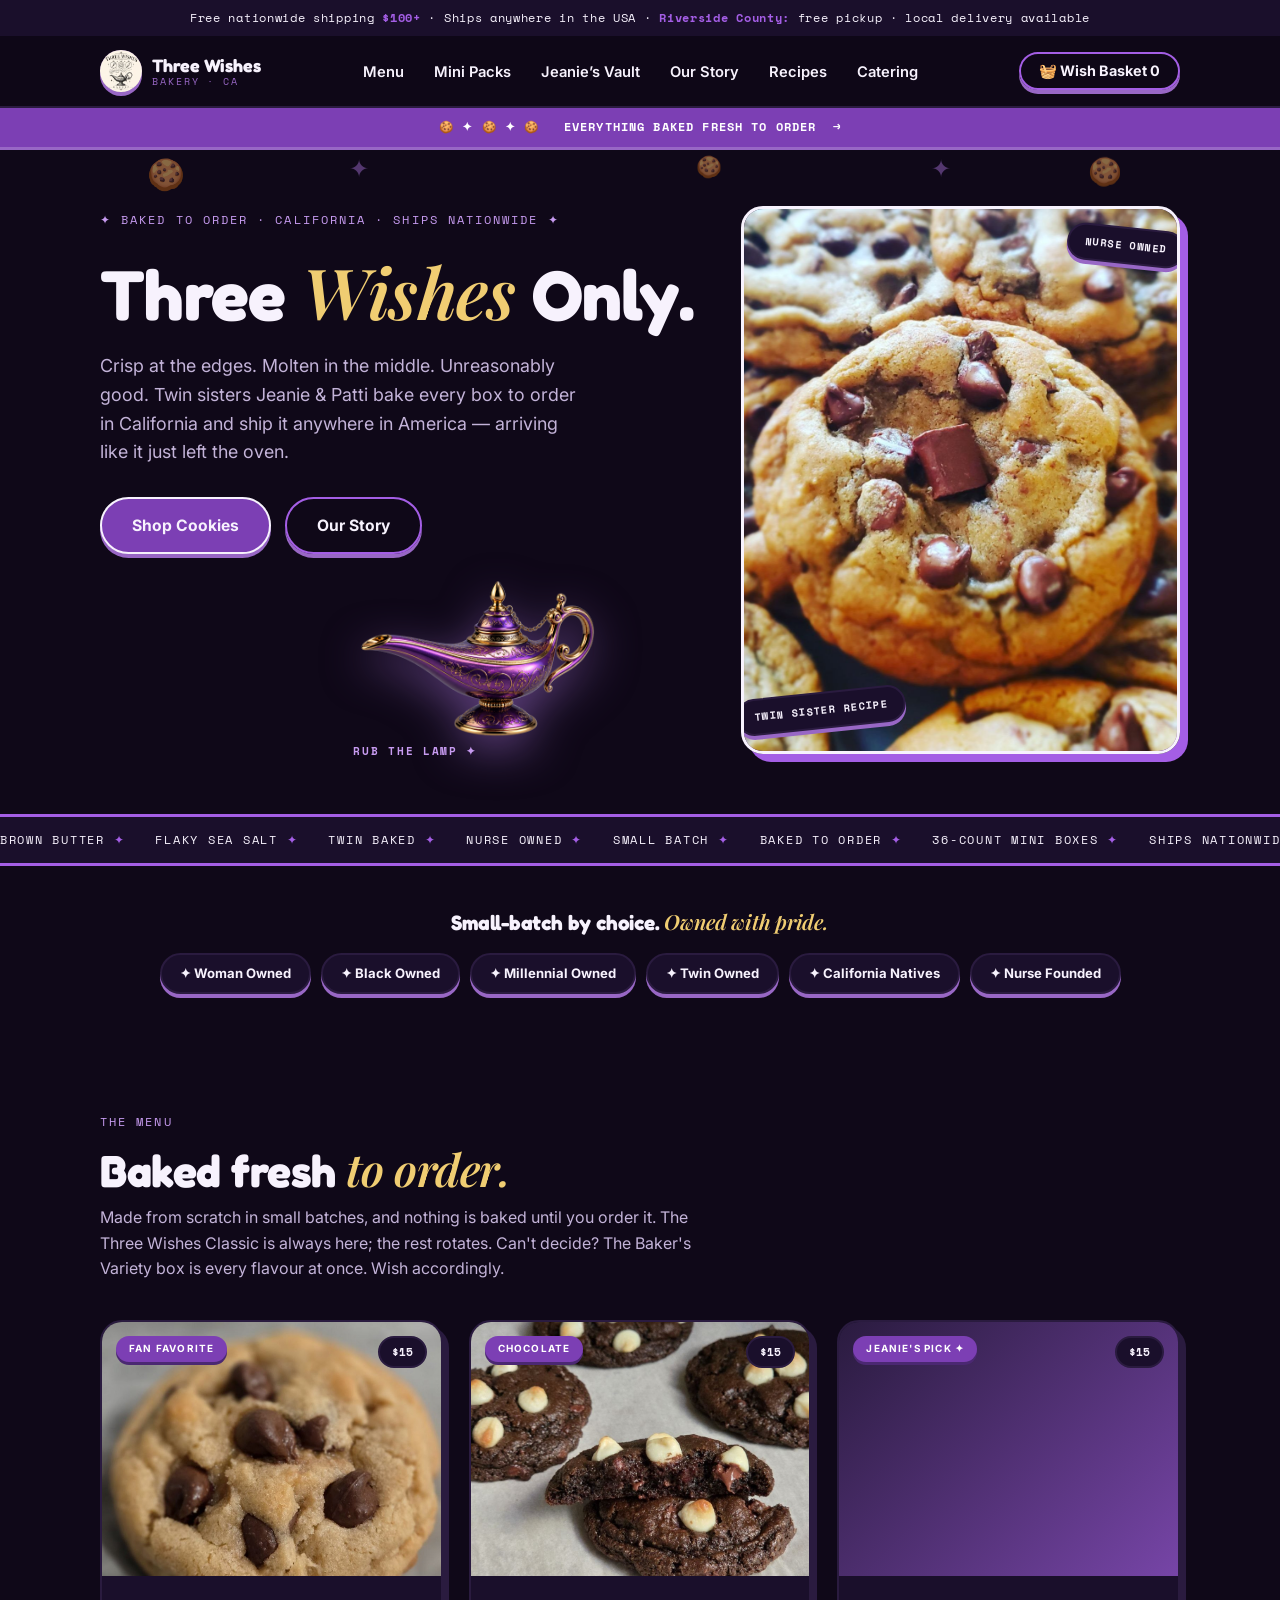
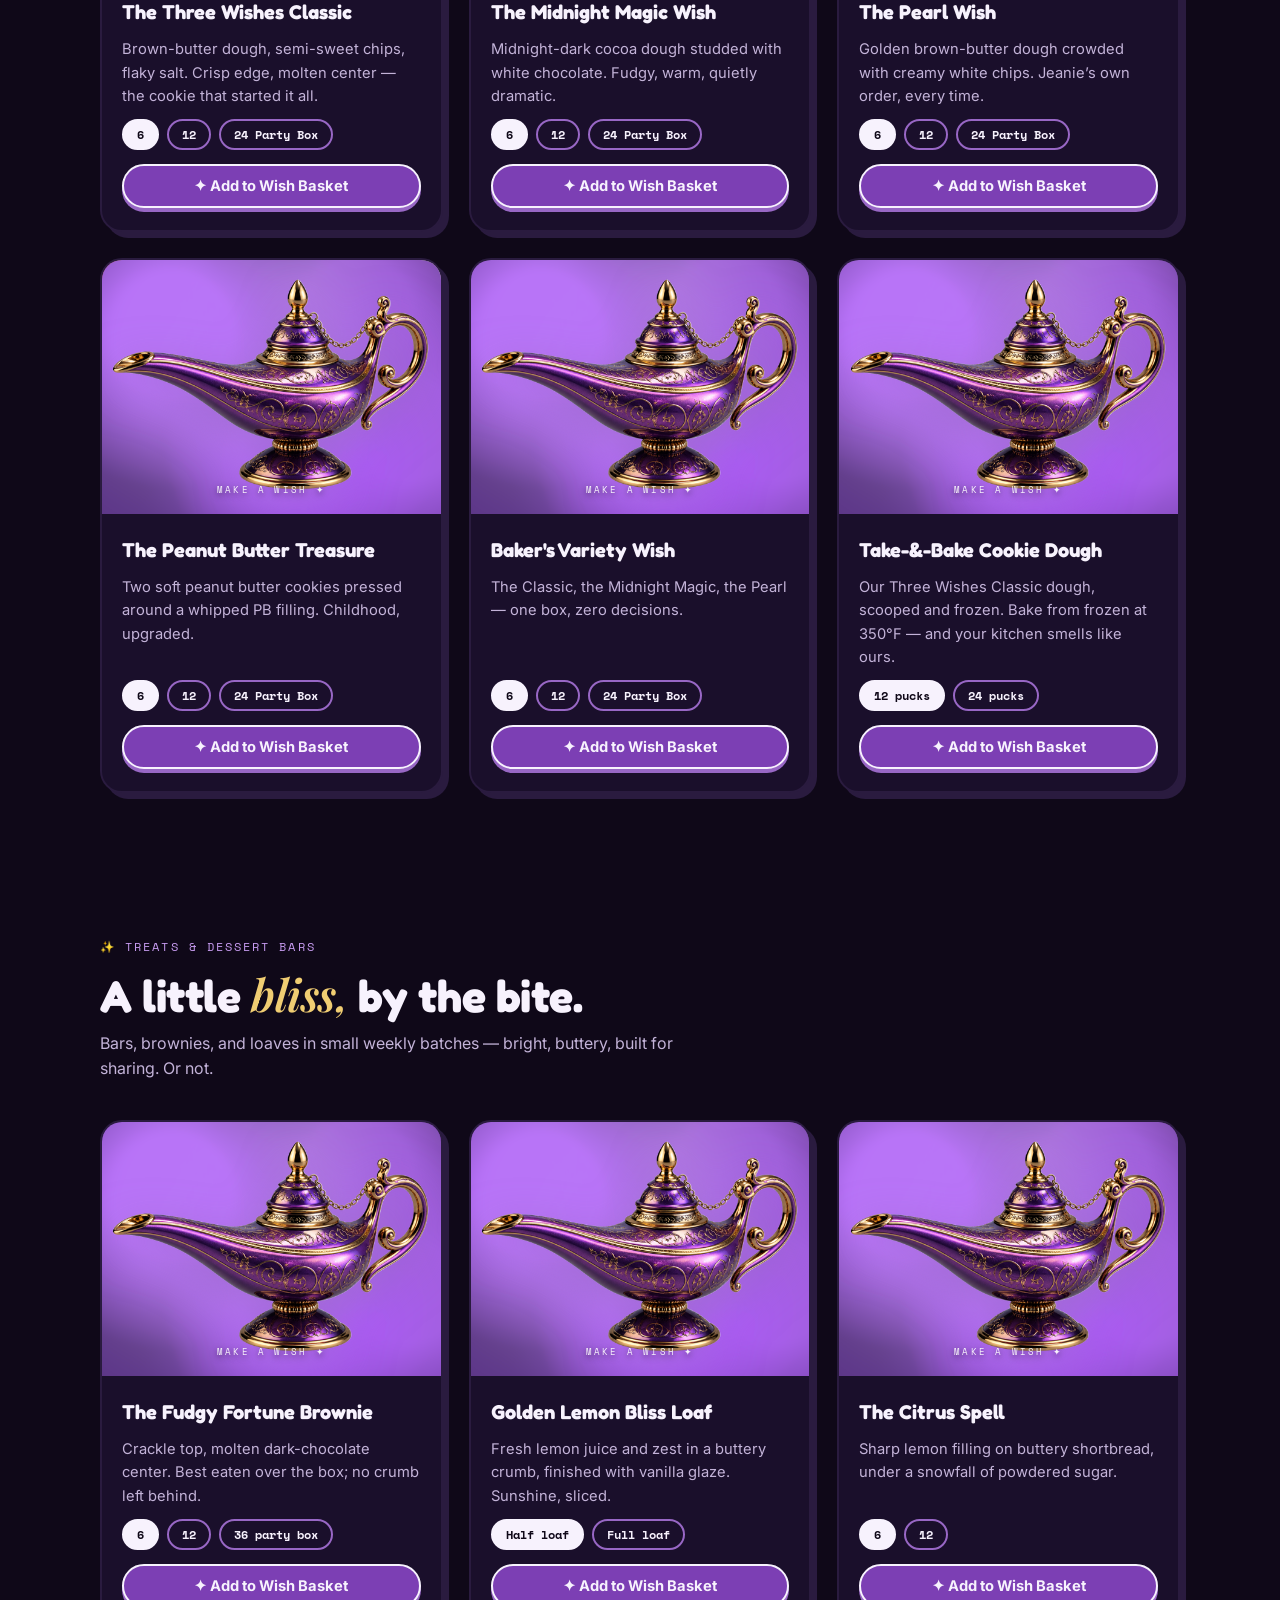
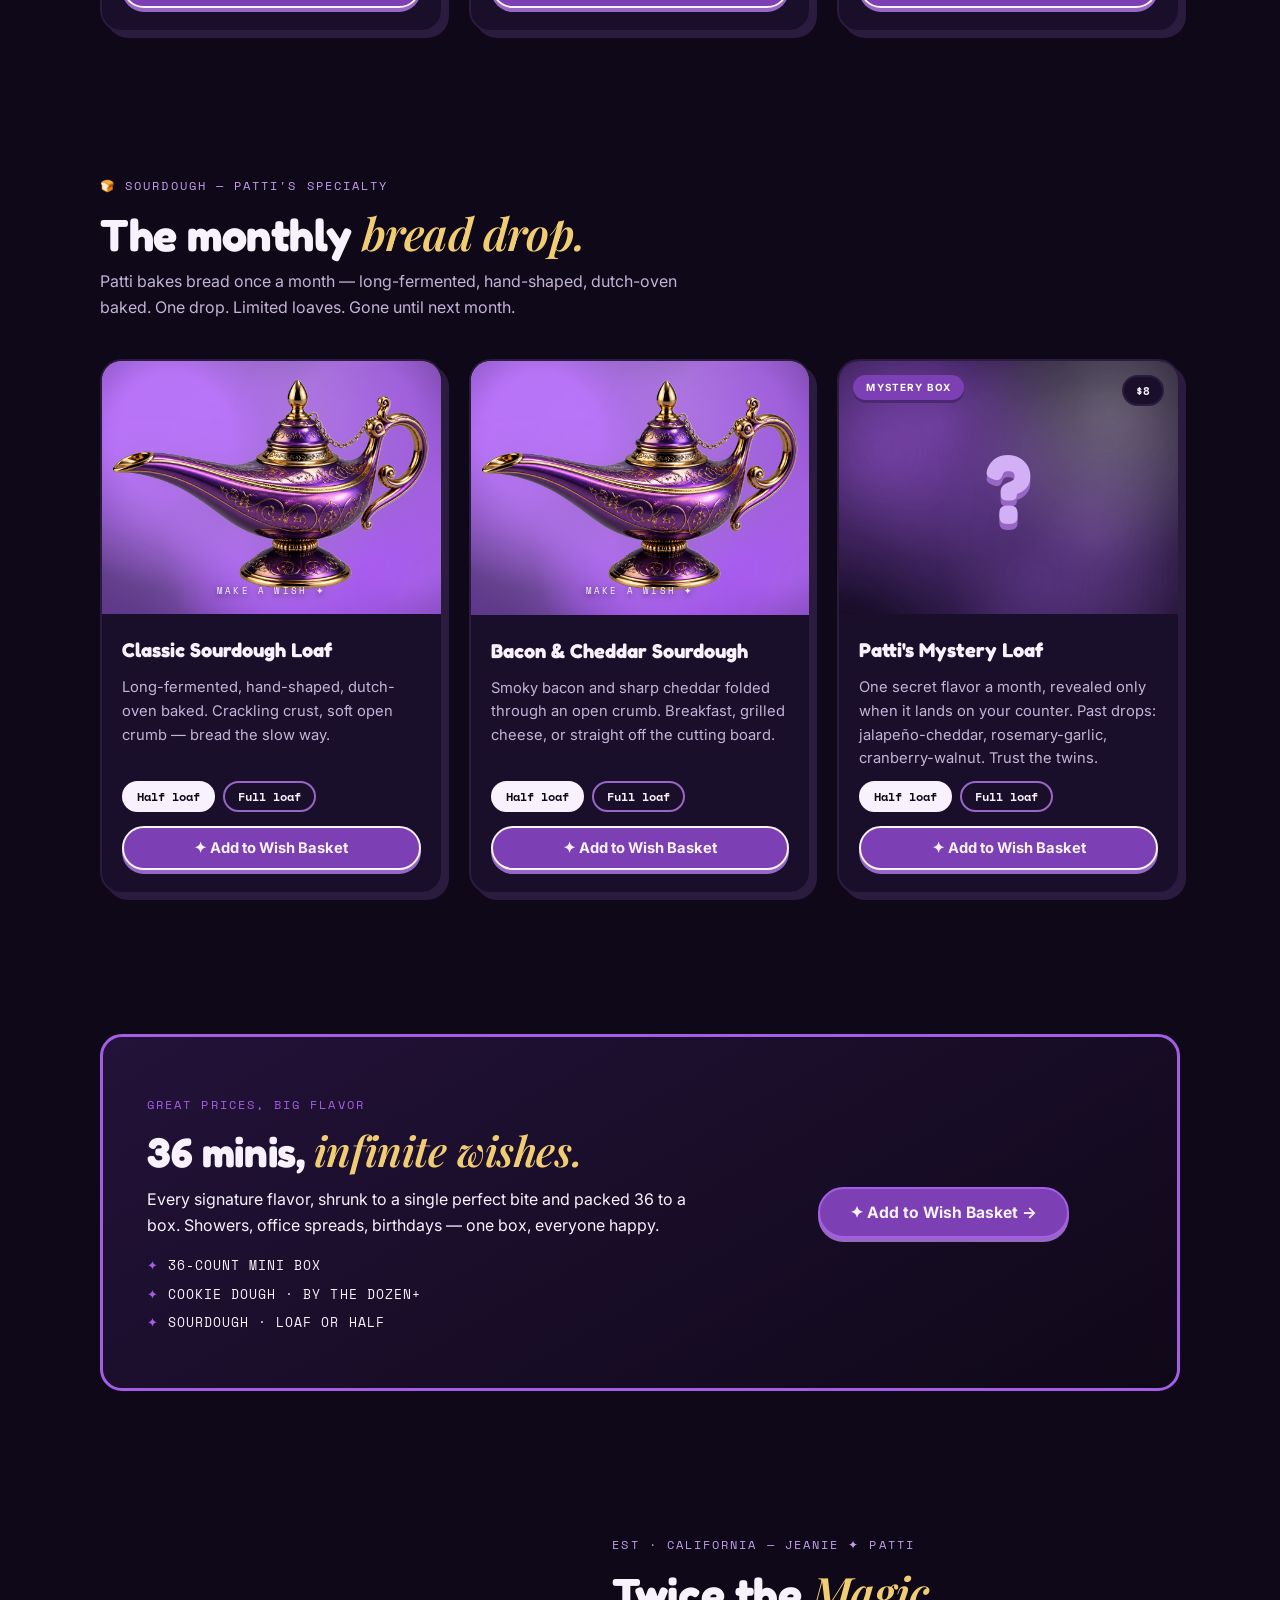
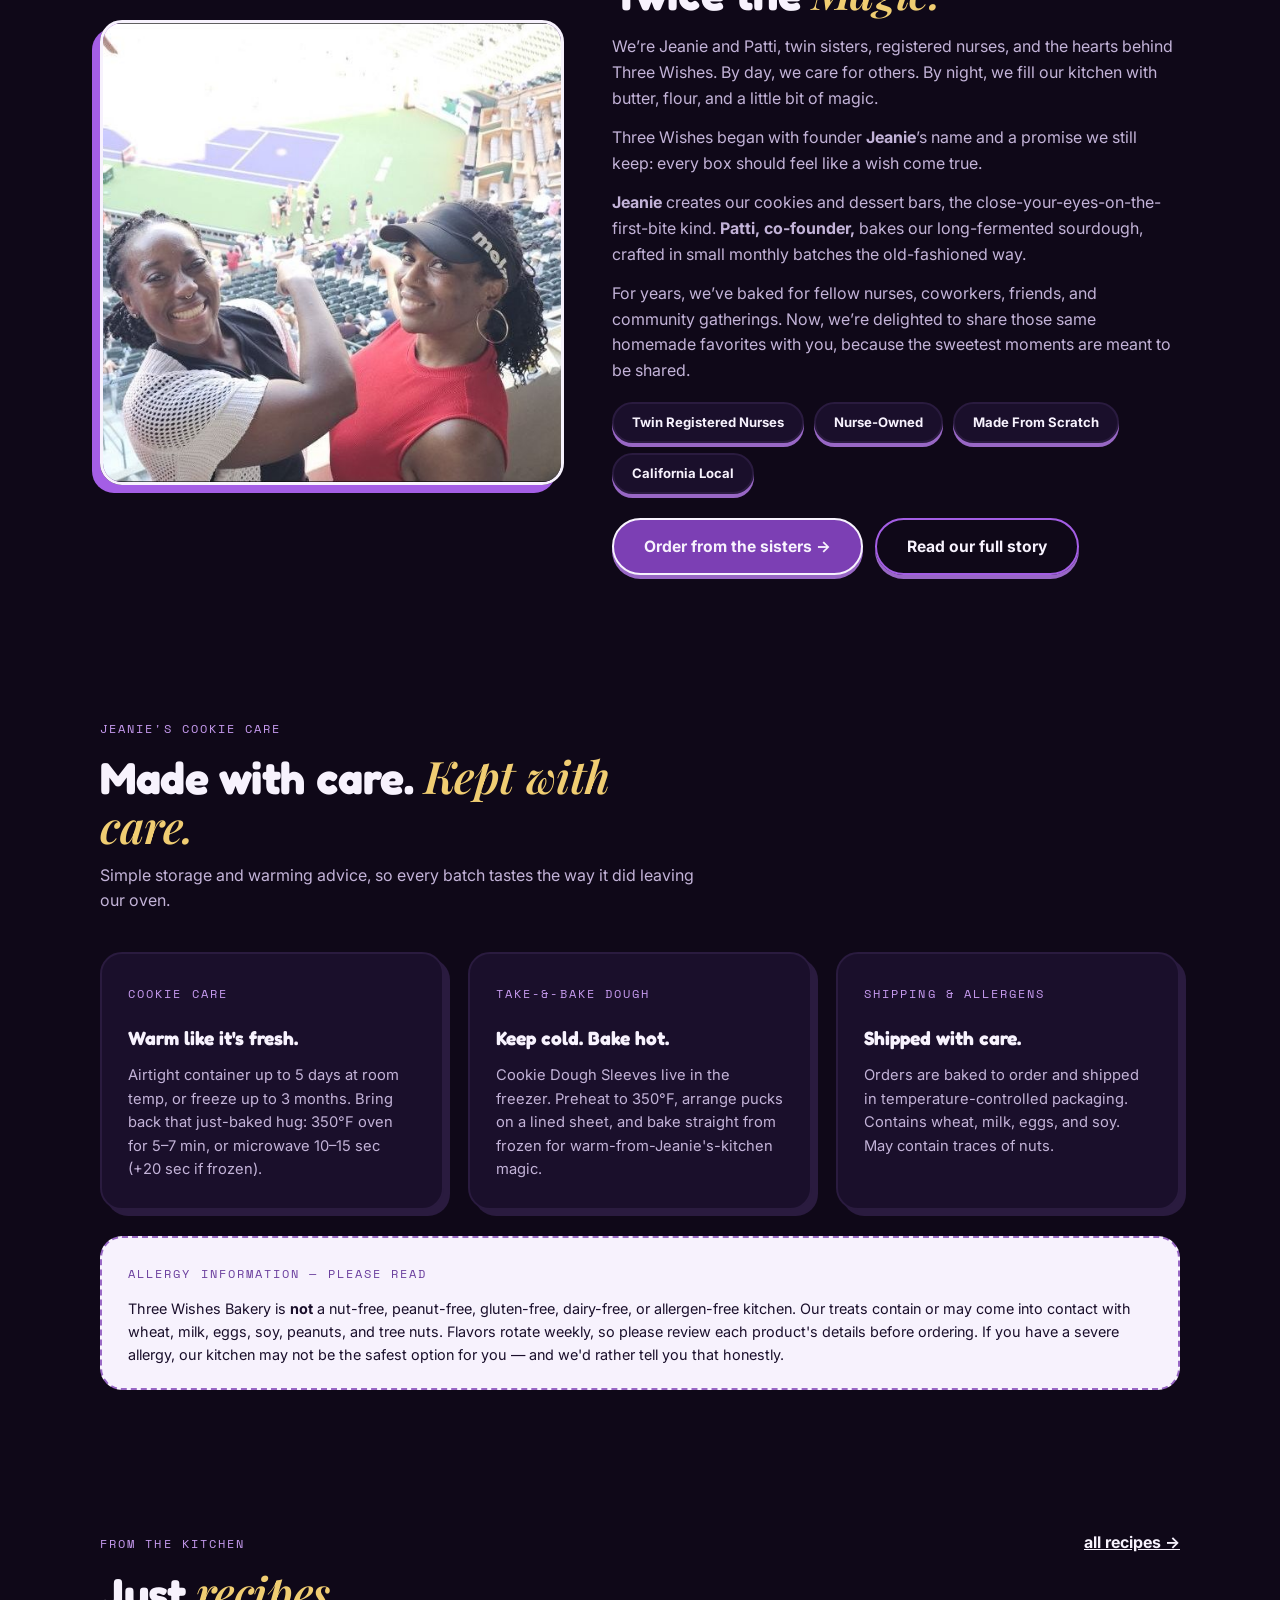
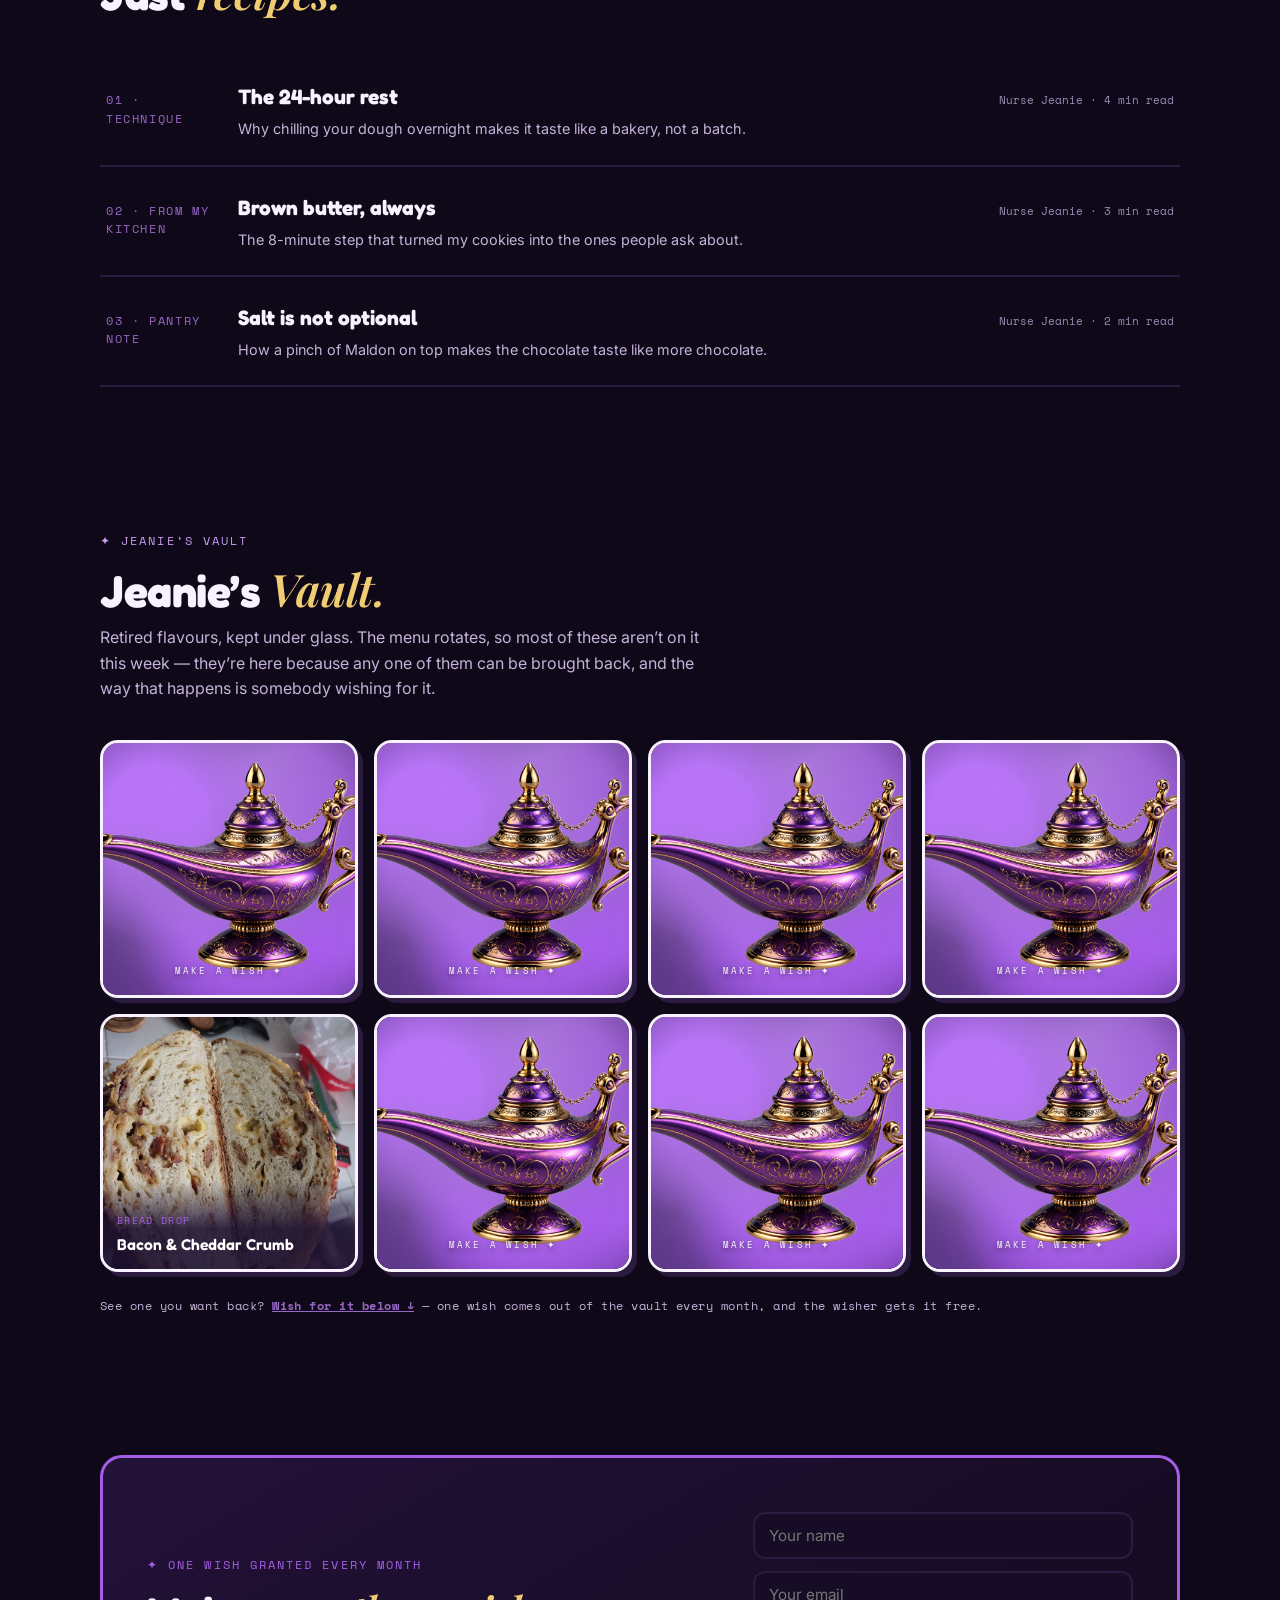
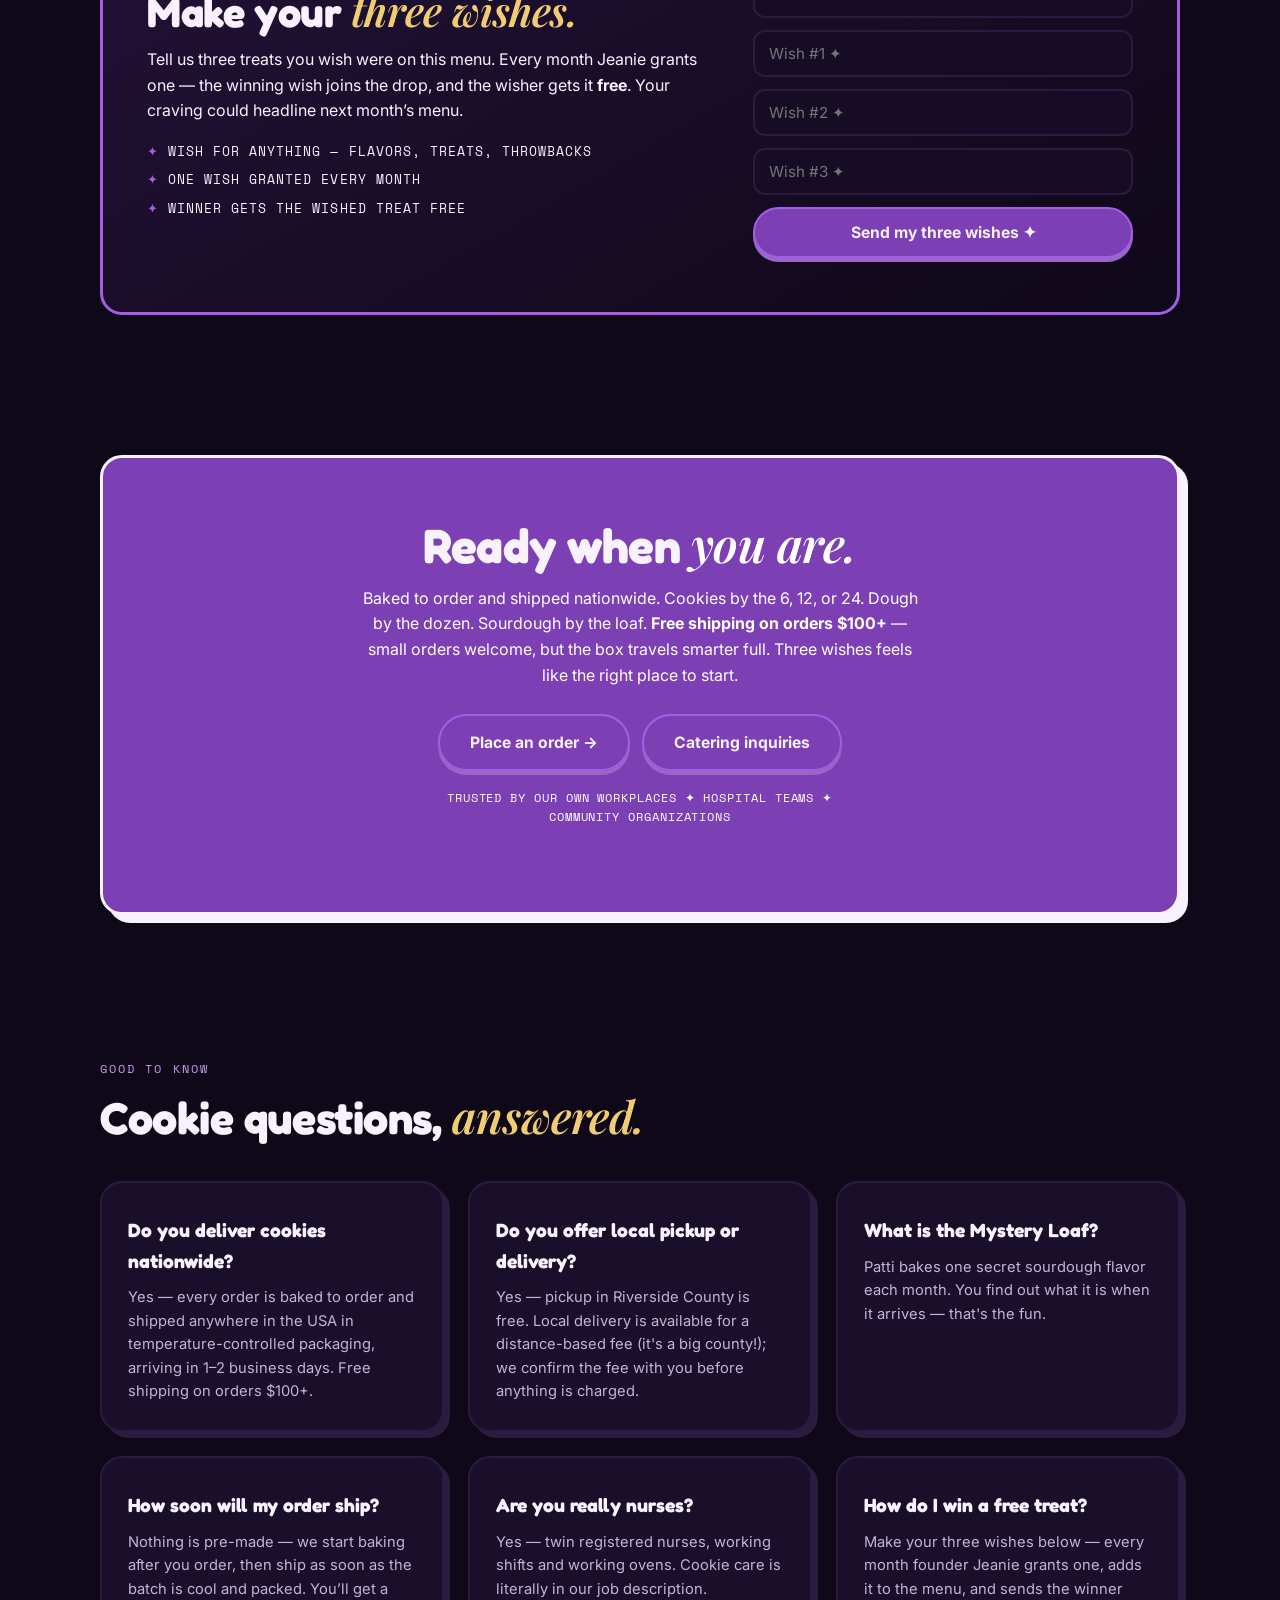
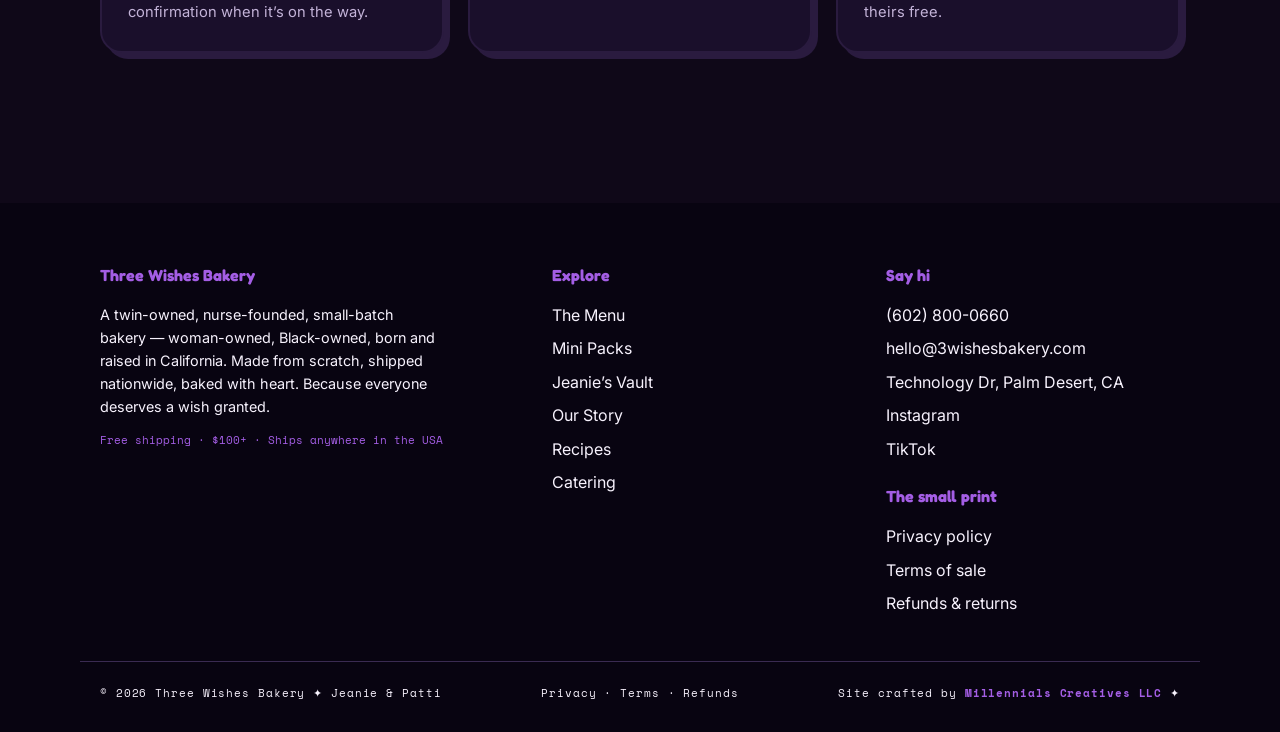
==== commit be5b48af: "Remove the weekly-drop process, which isn't how she actually works The drop bar is now just the moti" ====
--- a/index.html
+++ b/index.html
@@ -93,7 +93,7 @@
 {"@type":"Question","name":"Do you deliver gourmet cookies nationwide?","acceptedAnswer":{"@type":"Answer","text":"Yes. Three Wishes Bakery bakes to order in California and ships anywhere in the USA in temperature-controlled packaging, arriving in 1-2 business days. Free shipping on orders $100+."}},
 {"@type":"Question","name":"Do you offer local pickup or delivery in Riverside County?","acceptedAnswer":{"@type":"Answer","text":"Yes. Pickup in Riverside County, California is free. Local delivery is available for a distance-based fee, confirmed before charging."}},
 {"@type":"Question","name":"What is Patti's Mystery Loaf?","acceptedAnswer":{"@type":"Answer","text":"A monthly mystery box sourdough. Co-founder Patti bakes one secret flavor each month, revealed only when it arrives."}},
-{"@type":"Question","name":"How do the weekly cookie drops work?","acceptedAnswer":{"@type":"Answer","text":"The weekly menu reveals Sundays on Instagram, orders open Mondays, and everything is baked fresh to order and shipped Monday and Wednesday. The Three Wishes Classic chocolate chip cookie is always on the menu."}},
+{"@type":"Question","name":"How soon will my order ship?","acceptedAnswer":{"@type":"Answer","text":"Nothing is pre-made. Baking starts after you order, and the box ships once the batch is cool and packed. A confirmation follows when it is on the way."}},
 {"@type":"Question","name":"Are the Three Wishes bakers really nurses?","acceptedAnswer":{"@type":"Answer","text":"Yes. Three Wishes Bakery is owned by twin registered nurses, Jeanie (founder) and Patti (co-founder), based in California."}},
 {"@type":"Question","name":"How can I win a free treat?","acceptedAnswer":{"@type":"Answer","text":"Submit three wishes for treats you want on the menu. Every month founder Jeanie grants one wish, adds it to the menu, and the winner receives it free."}}]}
 </script>
@@ -116,7 +116,6 @@
     </a>
     <ul class="nav-links" id="navLinks">
       <li><a href="#menu">Menu</a></li>
-      <li><a href="#drop">How to Order</a></li>
       <li><a href="#minis">Mini Packs</a></li>
       <li><a href="#drops">Jeanie’s Vault</a></li>
       <li><a href="story.html">Our Story</a></li>
@@ -130,7 +129,7 @@
   </nav>
 </header>
 
-<a class="drop-bar" href="#drop">THE WEEKLY DROP ✦ menu reveals Sundays on Instagram · orders open Mondays @ 6PM PT · everything baked fresh to order →</a>
+<span class="drop-bar">🍪 ✦ 🍪 ✦ 🍪 &nbsp; EVERYTHING BAKED FRESH TO ORDER &nbsp;→</span>
 
 <!-- HERO -->
 <section class="hero container">
@@ -175,39 +174,12 @@
   </div>
 </section>
 
-<!-- HOW THE DROP WORKS -->
-<section class="section container" id="drop">
-  <div class="section-head">
-    <span class="eyebrow">The simple process</span>
-    <h2>Order in <span class="serif-accent">three steps.</span></h2>
-    <p>Nothing sits on a shelf. Every box is baked fresh to order after you place it, then shipped on the next bake day.</p>
-  </div>
-  <div class="care-grid">
-    <div class="care-card">
-      <span class="eyebrow">Step 01 · Sunday</span>
-      <h3>See the menu reveal.</h3>
-      <p>The week's flavors drop on Instagram every Sunday — a rotating special alongside the favorites. <strong>The Three Wishes Classic is always on the menu.</strong></p>
-    </div>
-    <div class="care-card">
-      <span class="eyebrow">Step 02 · Monday 6PM PT</span>
-      <h3>Order when the drop opens.</h3>
-      <p>Same link every Monday — save it. Your order is confirmed the moment payment clears, and we start baking it for the next bake day.</p>
-    </div>
-    <div class="care-card">
-      <span class="eyebrow">Step 03 · Ships Mon &amp; Wed</span>
-      <h3>Warm wishes, delivered.</h3>
-      <p>Baked to order, packed cold, and shipped anywhere in the USA — at your door in 1–2 business days. Free shipping over $100. <strong>In Riverside County?</strong> Pickup is free; local delivery is available for a small distance-based fee.</p>
-    </div>
-  </div>
-  <p style="margin-top:22px;font-family:var(--font-mono);font-size:.75rem">Ordering outside a Monday? <a href="mailto:hello@3wishesbakery.com?subject=Order%20request%20%E2%9C%A6" style="font-weight:700;color:#c79bf0">Email us</a> — we bake to order, so we can usually fit you into the next bake day.</p>
-</section>
-
 <!-- MENU: COOKIES -->
 <section class="section container" id="menu">
   <div class="section-head">
-    <span class="eyebrow">This week's menu</span>
-    <h2>This week's <span class="serif-accent">drop.</span></h2>
-    <p>A rotating menu, made from scratch in small weekly batches. The Three Wishes Classic is permanent; everything else earns its place week by week. Can't decide? The Baker's Variety box is every flavor at once. Wish accordingly.</p>
+    <span class="eyebrow">The menu</span>
+    <h2>Baked fresh <span class="serif-accent">to order.</span></h2>
+    <p>Made from scratch in small batches, and nothing is baked until you order it. The Three Wishes Classic is always here; the rest rotates. Can't decide? The Baker's Variety box is every flavour at once. Wish accordingly.</p>
   </div>
   <div class="grid">
 
@@ -502,7 +474,7 @@
     <div class="care-card">
       <span class="eyebrow">Shipping &amp; allergens</span>
       <h3>Shipped with care.</h3>
-      <p>Orders ship Mondays &amp; Wednesdays in temperature-controlled packaging, 1–2 business day delivery. Contains wheat, milk, eggs, and soy. May contain traces of nuts.</p>
+      <p>Orders are baked to order and shipped in temperature-controlled packaging. Contains wheat, milk, eggs, and soy. May contain traces of nuts.</p>
     </div>
   </div>
   <div class="allergy-panel" style="margin-top:26px;border:2px dashed var(--iris);border-radius:var(--radius);padding:22px 26px">
@@ -631,7 +603,7 @@
     <div class="care-card"><h3>Do you deliver cookies nationwide?</h3><p>Yes — every order is baked to order and shipped anywhere in the USA in temperature-controlled packaging, arriving in 1–2 business days. Free shipping on orders $100+.</p></div>
     <div class="care-card"><h3>Do you offer local pickup or delivery?</h3><p>Yes — pickup in Riverside County is free. Local delivery is available for a distance-based fee (it's a big county!); we confirm the fee with you before anything is charged.</p></div>
     <div class="care-card"><h3>What is the Mystery Loaf?</h3><p>Patti bakes one secret sourdough flavor each month. You find out what it is when it arrives — that's the fun.</p></div>
-    <div class="care-card"><h3>How do the weekly drops work?</h3><p>The menu reveals Sundays on Instagram, orders open Mondays, and every box is baked fresh to order and shipped Monday &amp; Wednesday. The Three Wishes Classic is always on the menu.</p></div>
+    <div class="care-card"><h3>How soon will my order ship?</h3><p>Nothing is pre-made — we start baking after you order, then ship as soon as the batch is cool and packed. You’ll get a confirmation when it’s on the way.</p></div>
     <div class="care-card"><h3>Are you really nurses?</h3><p>Yes — twin registered nurses, working shifts and working ovens. Cookie care is literally in our job description.</p></div>
     <div class="care-card"><h3>How do I win a free treat?</h3><p>Make your three wishes below — every month founder Jeanie grants one, adds it to the menu, and sends the winner theirs free.</p></div>
   </div>
@@ -699,7 +671,7 @@
       <option>Local delivery — Riverside County (fee by distance)</option>
     </select>
     <button class="checkout-btn" onclick="checkout()">✨ Grant My Wishes</button>
-    <p class="note">Free shipping on orders $100+ ✦ ships Mon &amp; Wed</p>
+    <p class="note">Free shipping on orders $100+ ✦ everything baked fresh to order</p>
   </div>
 </aside>
 
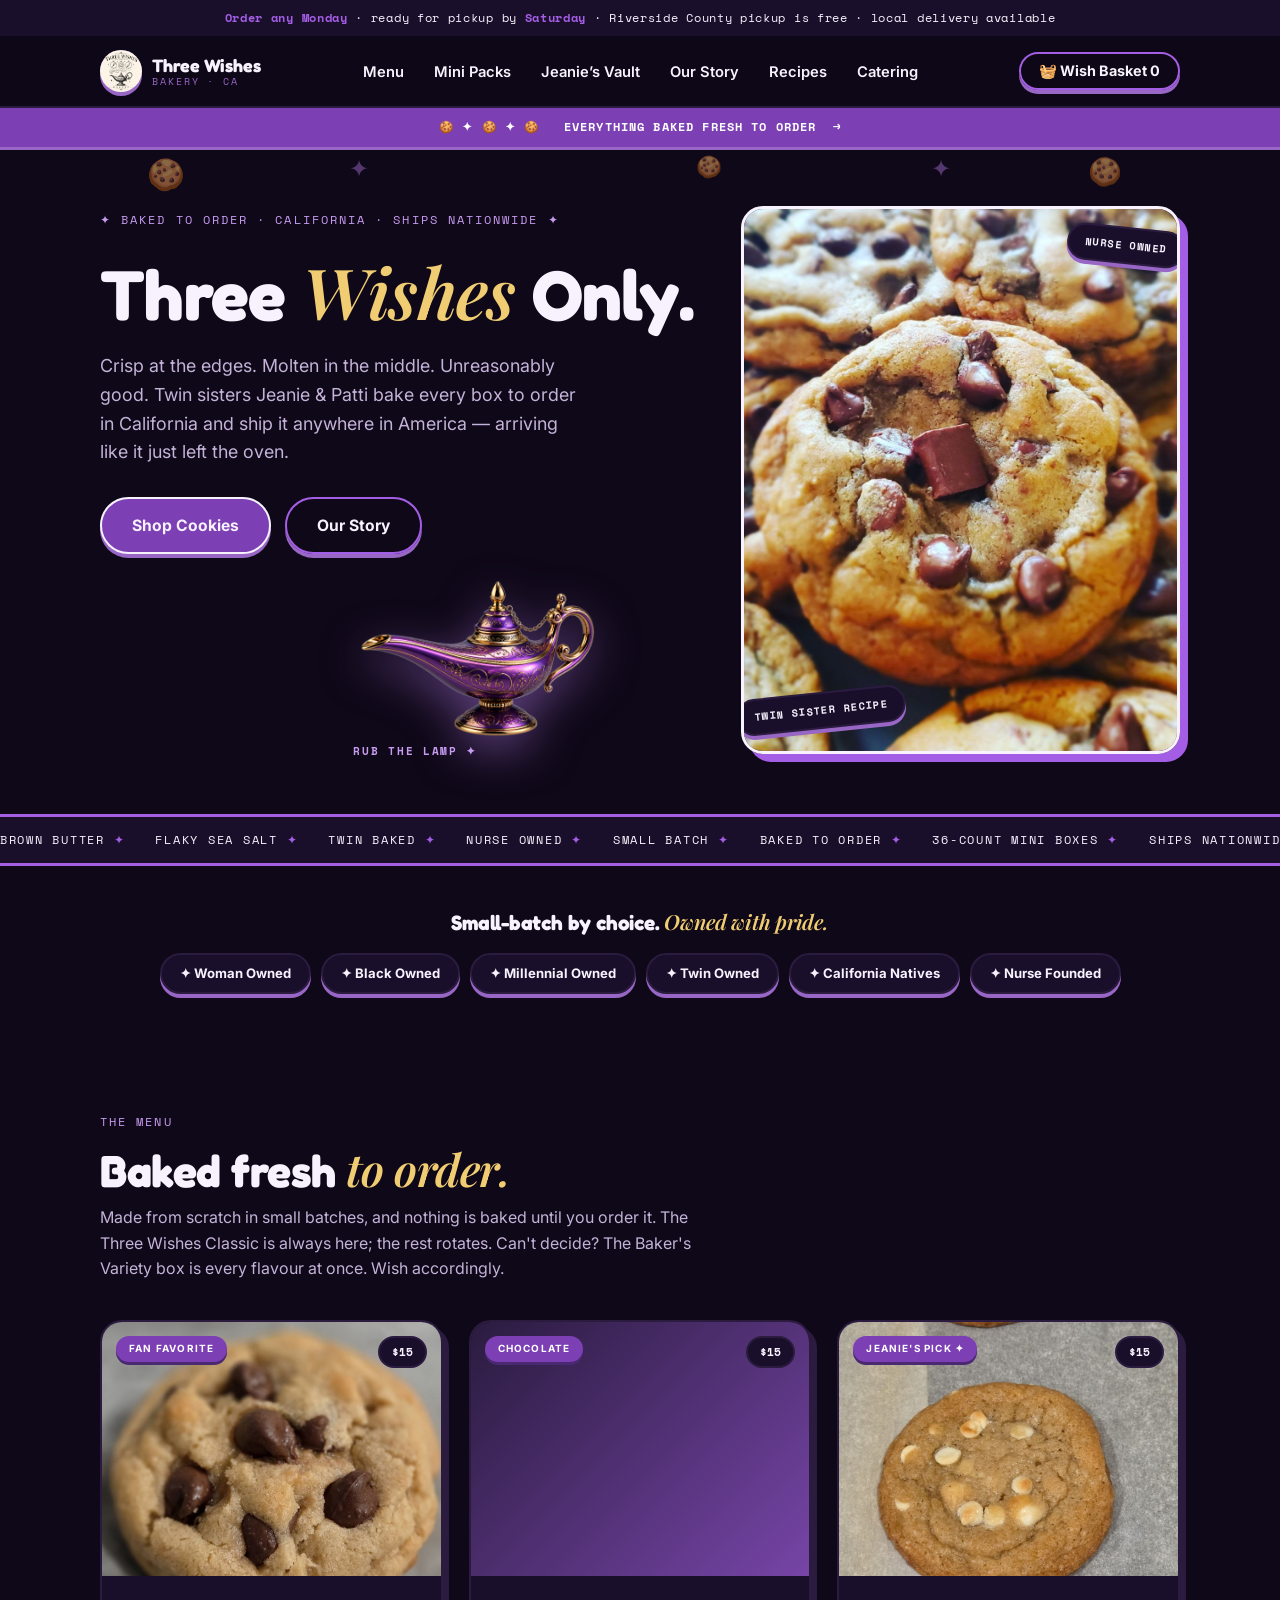
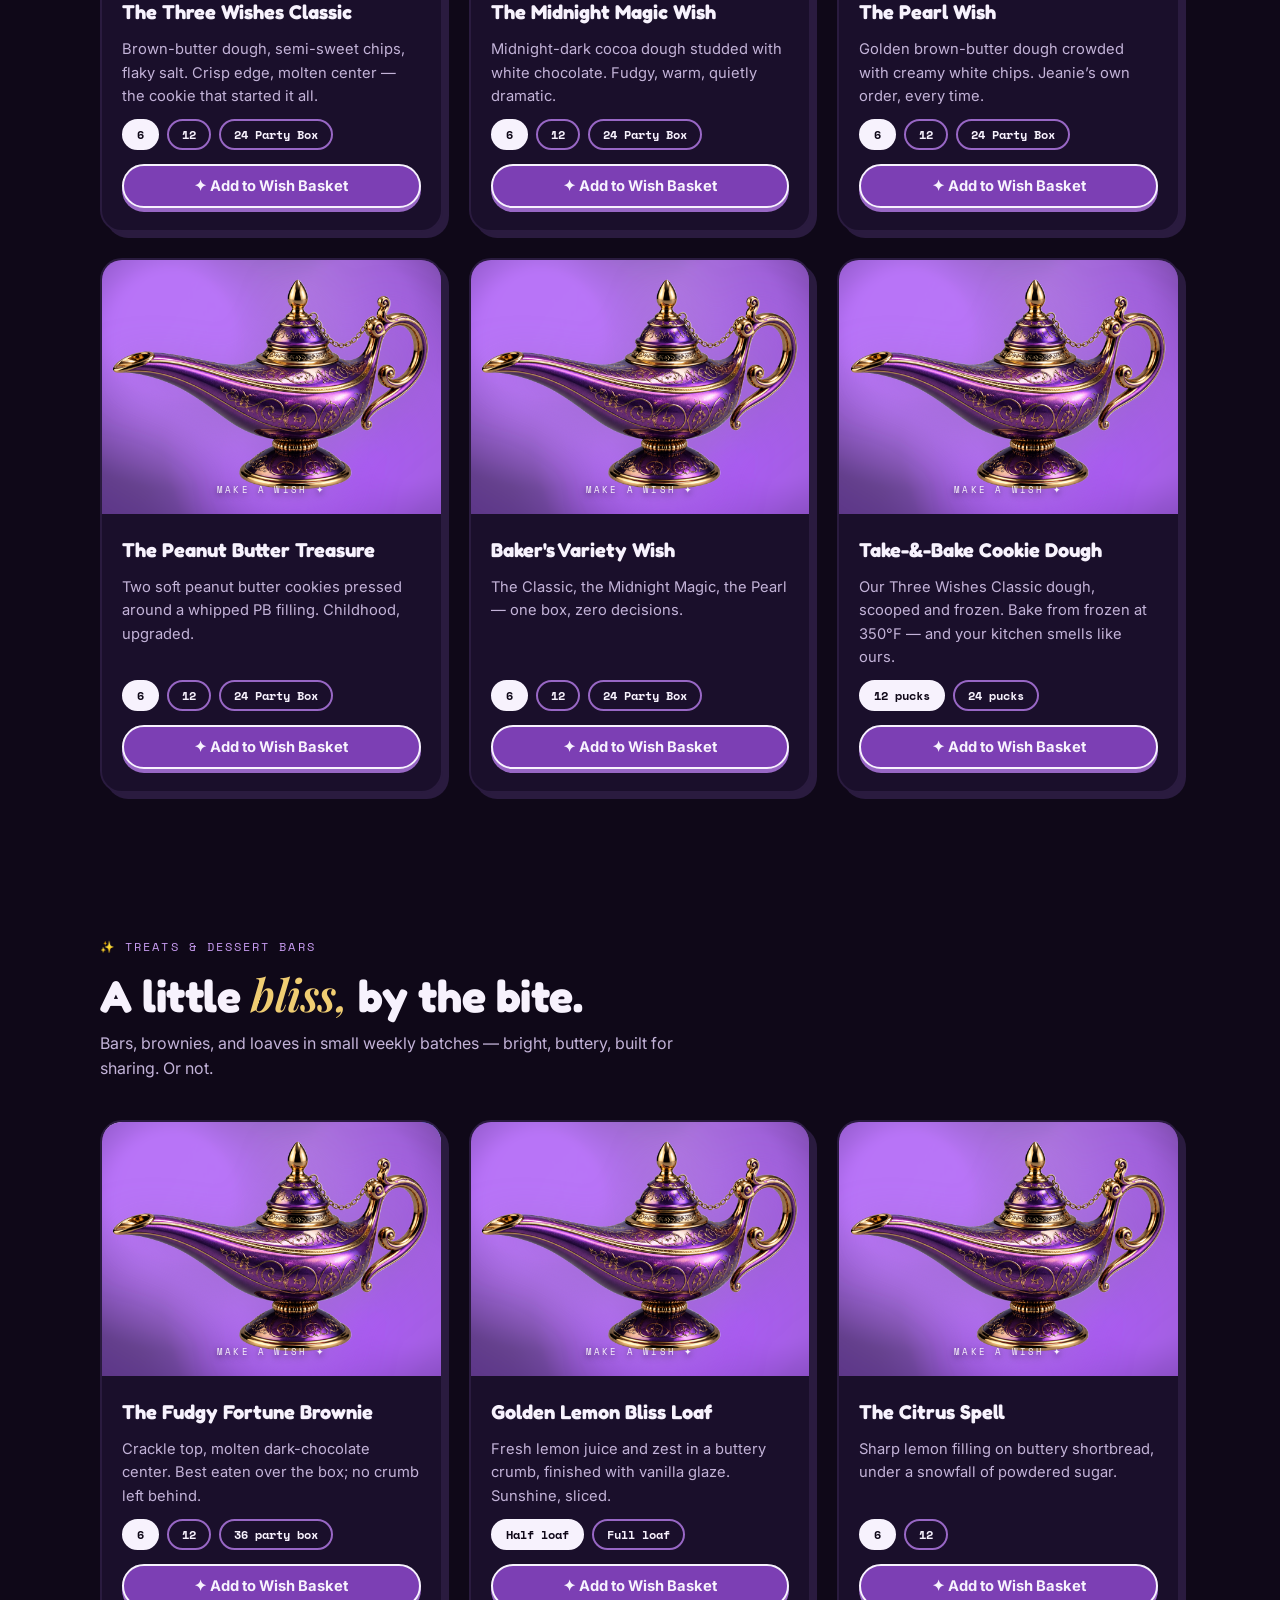
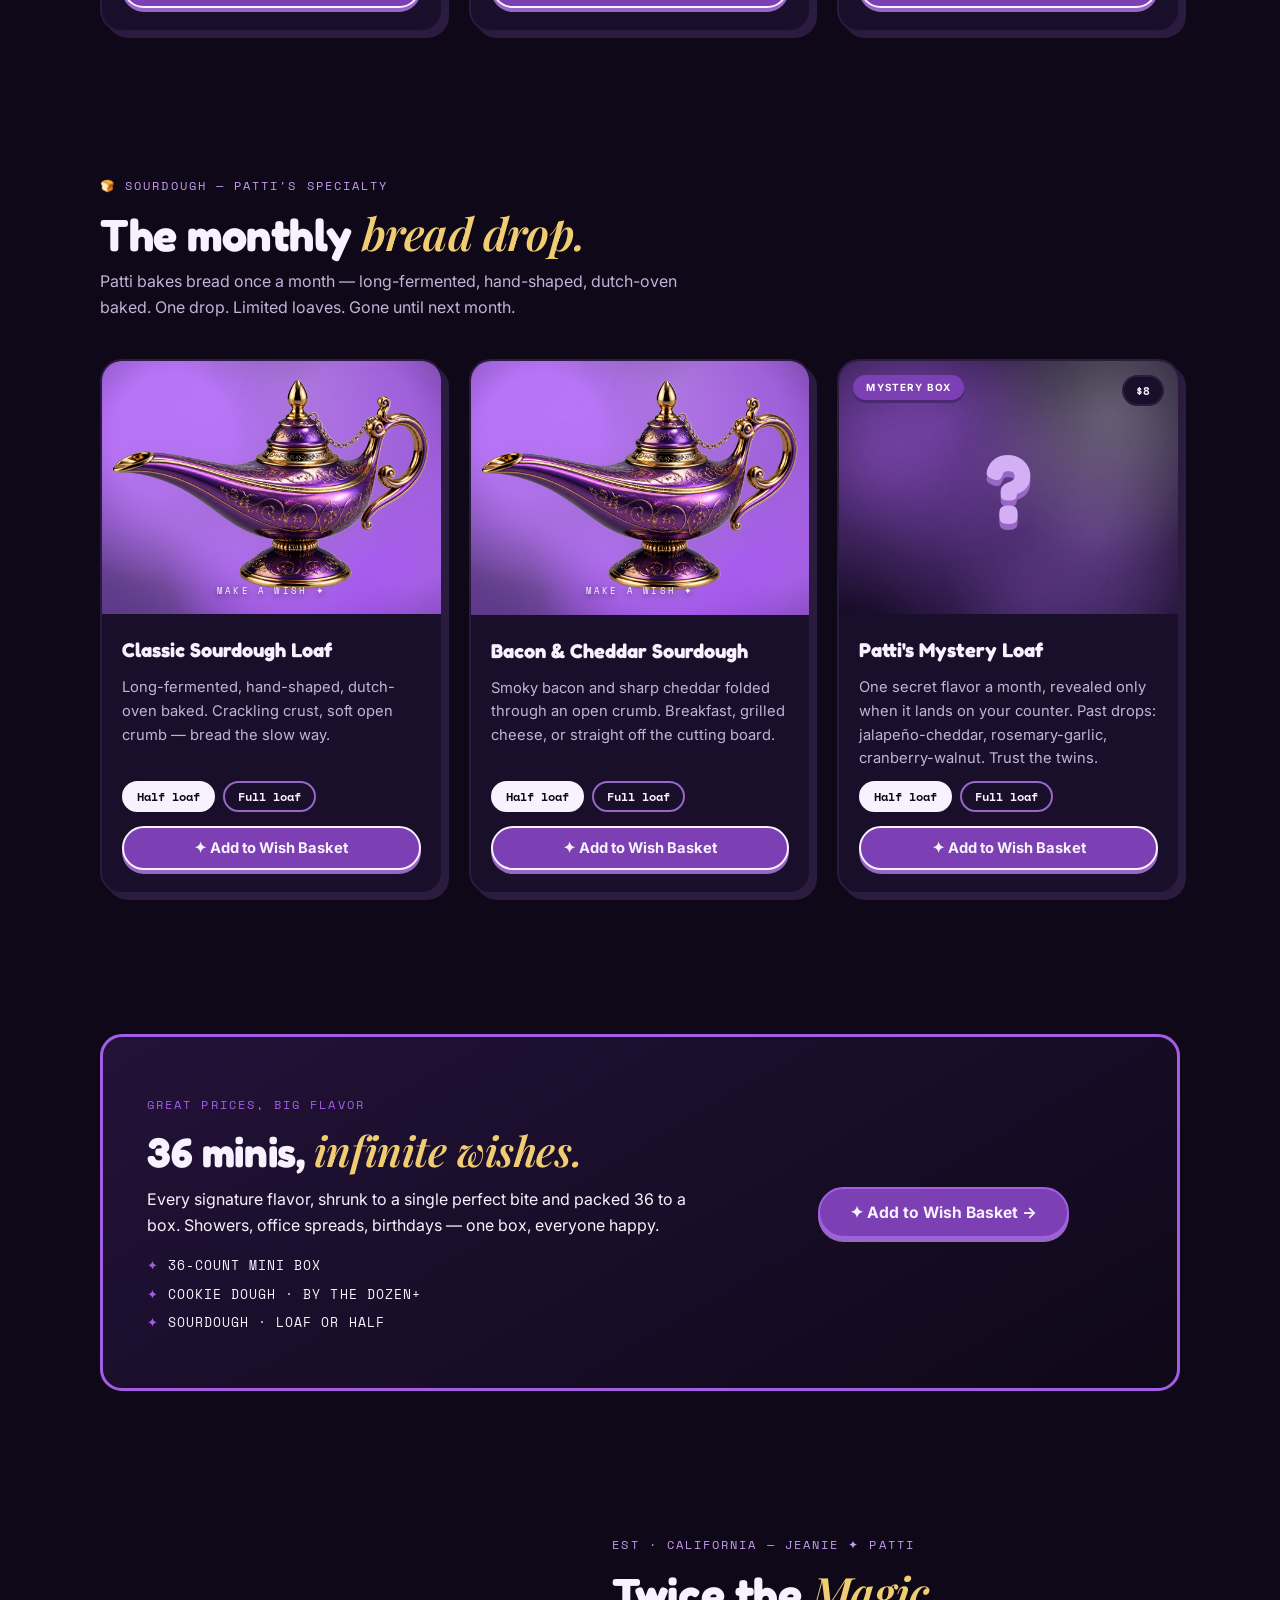
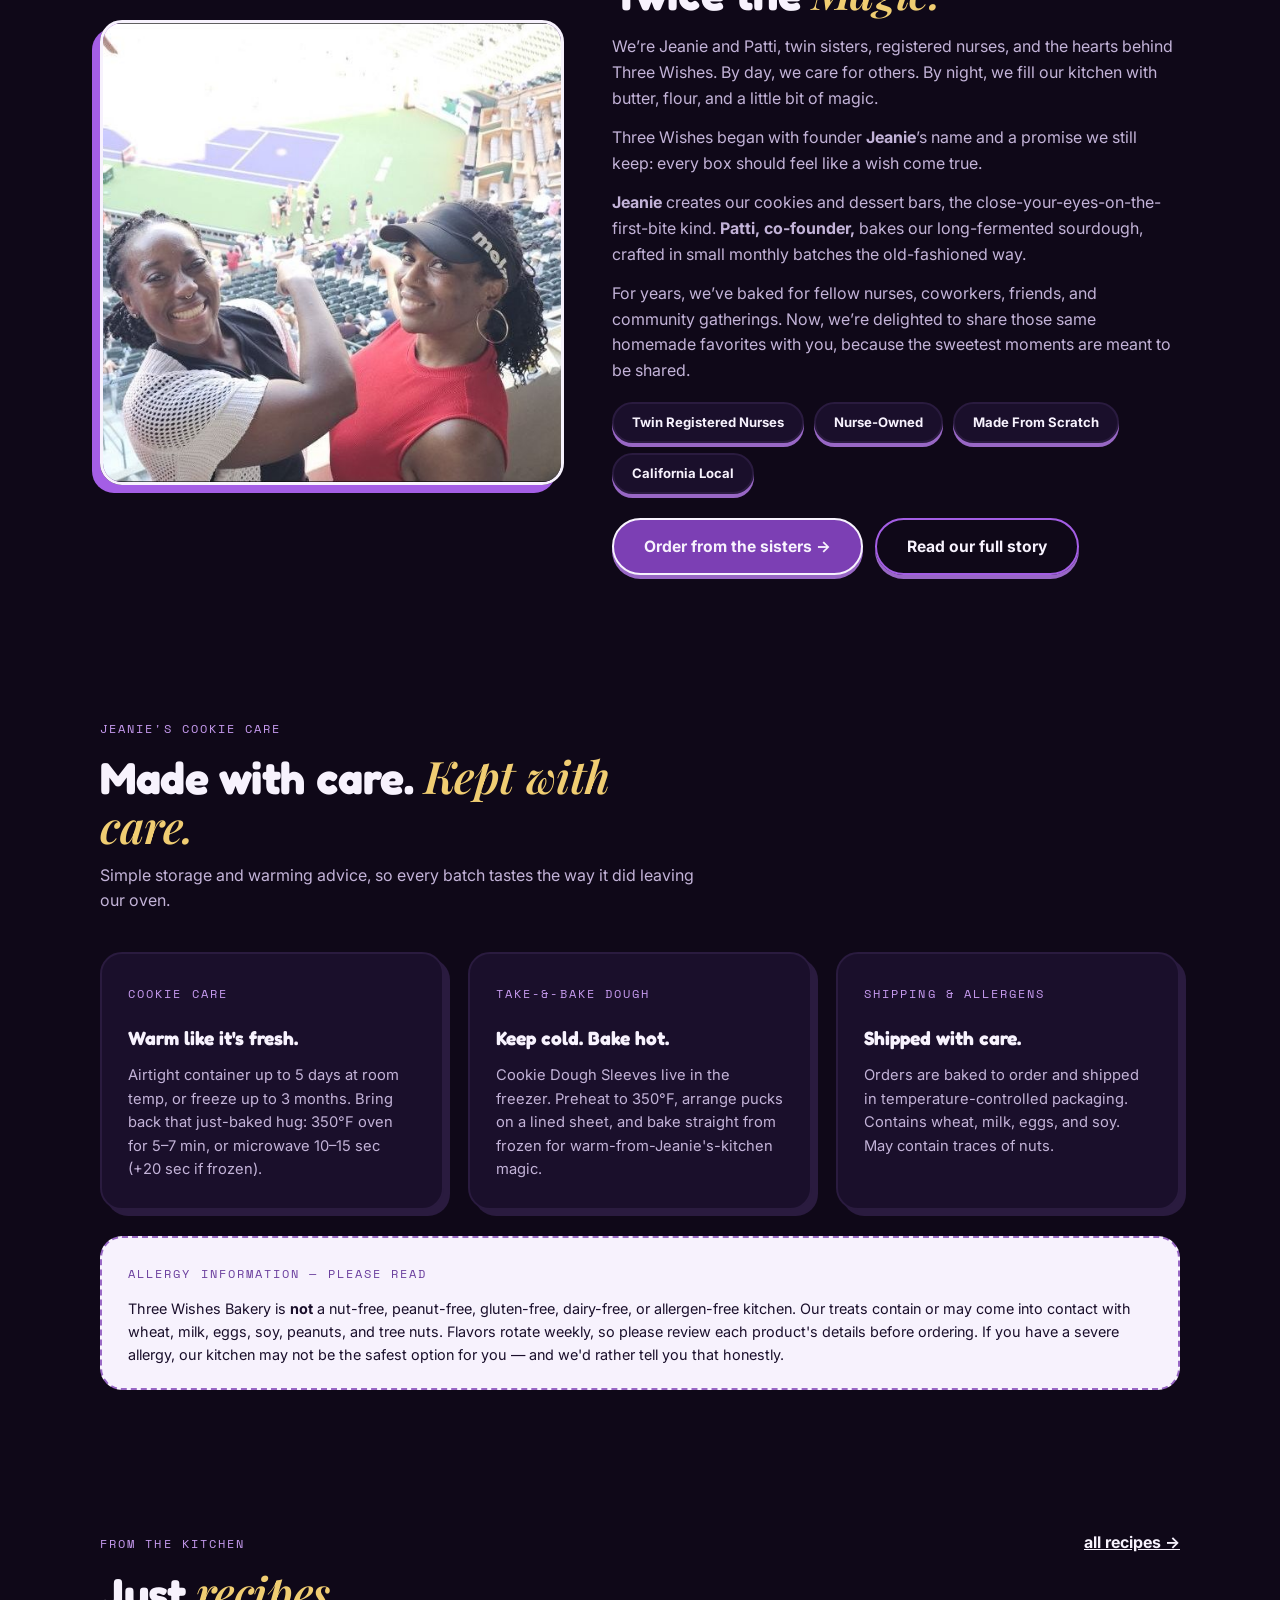
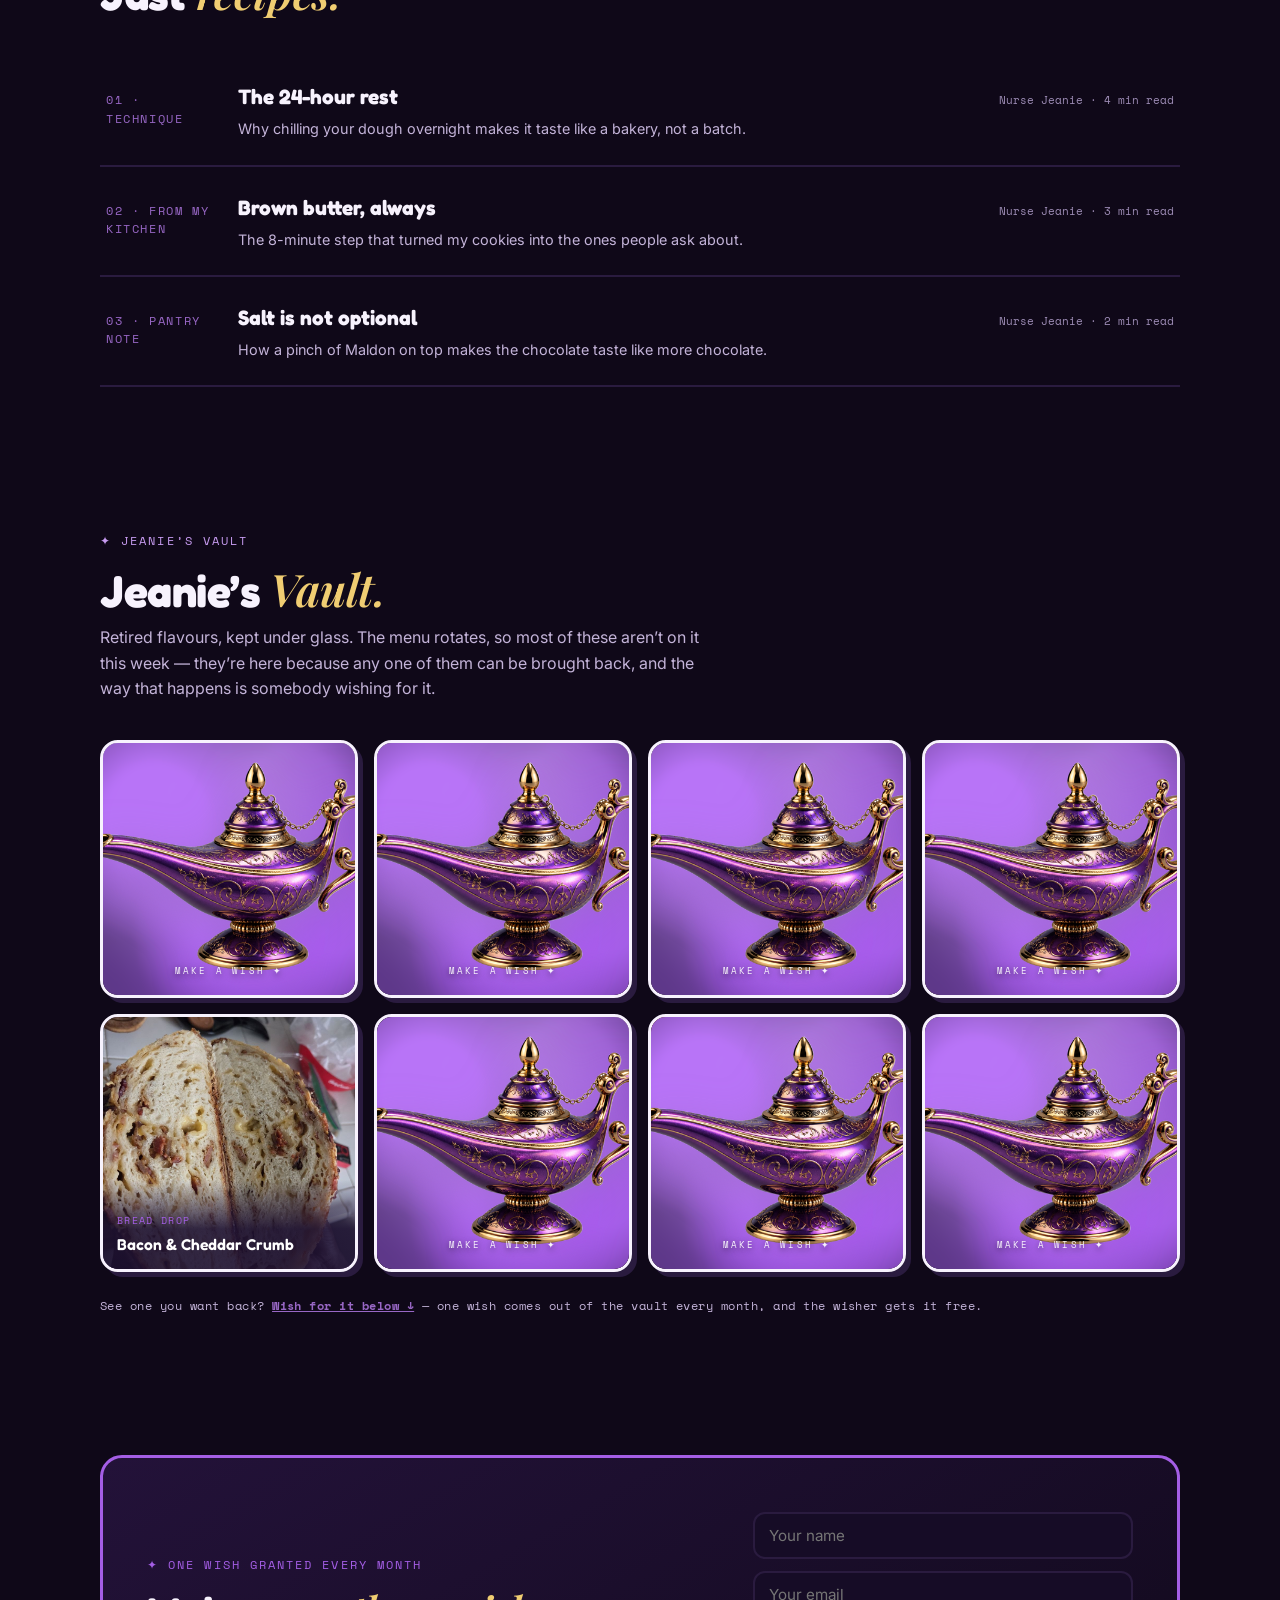
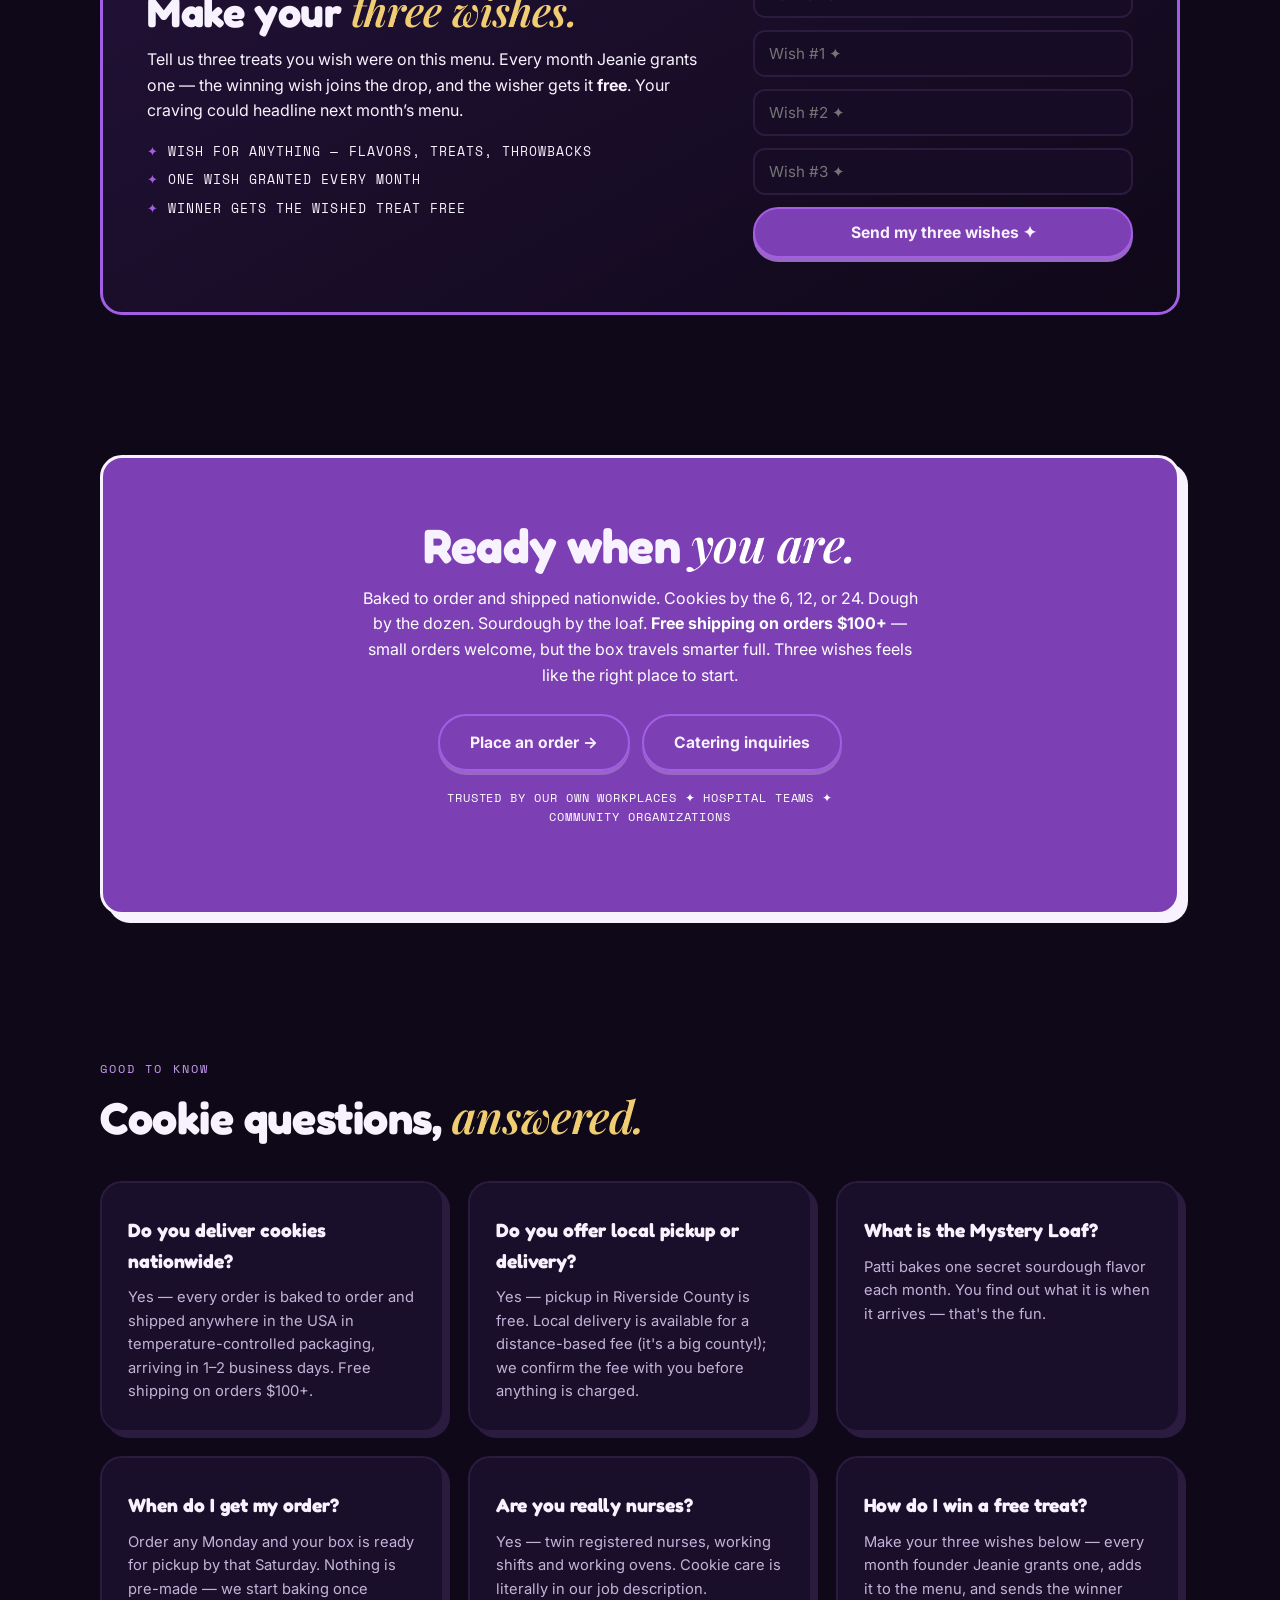
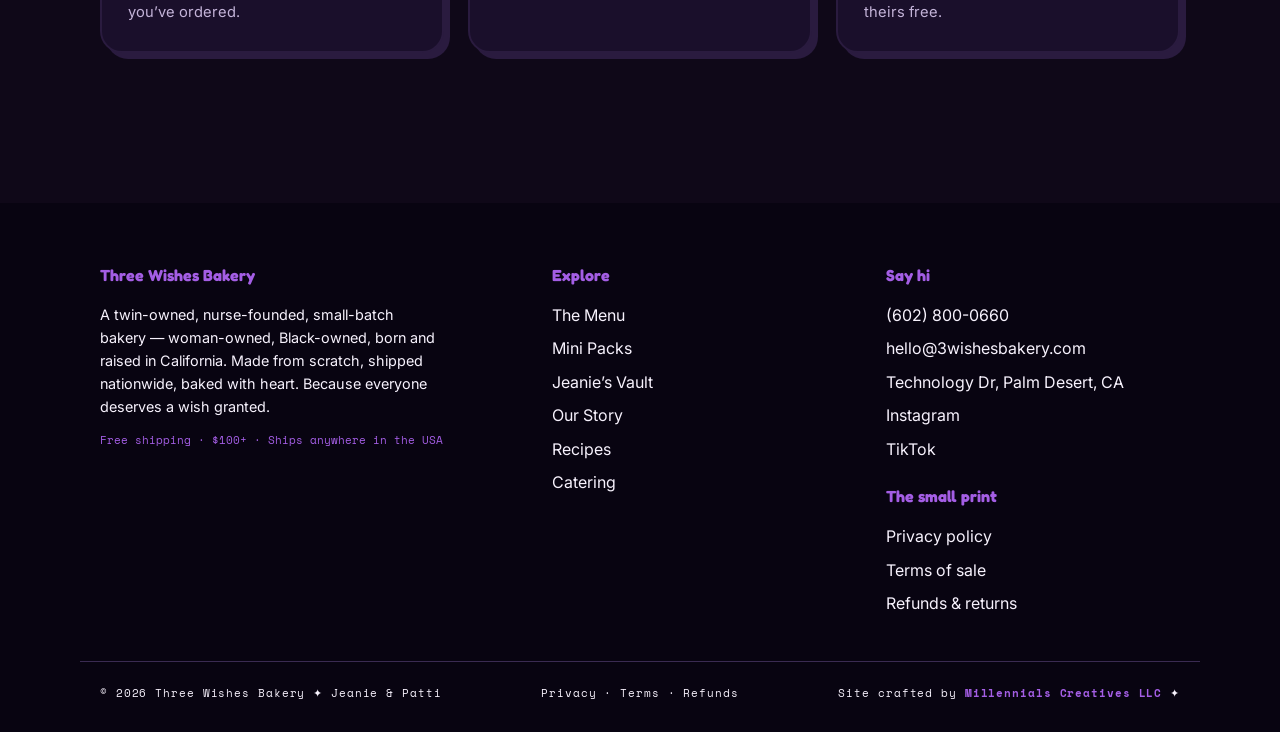
==== commit 50682f62: "Record the real cadence: order Monday, pickup by Saturday The fulfillment fact the site was missing." ====
--- a/index.html
+++ b/index.html
@@ -93,7 +93,7 @@
 {"@type":"Question","name":"Do you deliver gourmet cookies nationwide?","acceptedAnswer":{"@type":"Answer","text":"Yes. Three Wishes Bakery bakes to order in California and ships anywhere in the USA in temperature-controlled packaging, arriving in 1-2 business days. Free shipping on orders $100+."}},
 {"@type":"Question","name":"Do you offer local pickup or delivery in Riverside County?","acceptedAnswer":{"@type":"Answer","text":"Yes. Pickup in Riverside County, California is free. Local delivery is available for a distance-based fee, confirmed before charging."}},
 {"@type":"Question","name":"What is Patti's Mystery Loaf?","acceptedAnswer":{"@type":"Answer","text":"A monthly mystery box sourdough. Co-founder Patti bakes one secret flavor each month, revealed only when it arrives."}},
-{"@type":"Question","name":"How soon will my order ship?","acceptedAnswer":{"@type":"Answer","text":"Nothing is pre-made. Baking starts after you order, and the box ships once the batch is cool and packed. A confirmation follows when it is on the way."}},
+{"@type":"Question","name":"When do I get my order?","acceptedAnswer":{"@type":"Answer","text":"Order any Monday and your box is ready for pickup by that Saturday. Nothing is pre-made — baking starts once you have ordered."}},
 {"@type":"Question","name":"Are the Three Wishes bakers really nurses?","acceptedAnswer":{"@type":"Answer","text":"Yes. Three Wishes Bakery is owned by twin registered nurses, Jeanie (founder) and Patti (co-founder), based in California."}},
 {"@type":"Question","name":"How can I win a free treat?","acceptedAnswer":{"@type":"Answer","text":"Submit three wishes for treats you want on the menu. Every month founder Jeanie grants one wish, adds it to the menu, and the winner receives it free."}}]}
 </script>
@@ -106,7 +106,7 @@
 </head>
 <body>
 
-<div class="announce">Free nationwide shipping <strong>$100+</strong> · Ships anywhere in the USA · <strong>Riverside County:</strong> free pickup · local delivery available</div>
+<div class="announce"><strong>Order any Monday</strong> · ready for pickup by <strong>Saturday</strong> · Riverside County pickup is free · local delivery available</div>
 
 <header class="site-header">
   <nav class="nav container" aria-label="Main">
@@ -603,7 +603,7 @@
     <div class="care-card"><h3>Do you deliver cookies nationwide?</h3><p>Yes — every order is baked to order and shipped anywhere in the USA in temperature-controlled packaging, arriving in 1–2 business days. Free shipping on orders $100+.</p></div>
     <div class="care-card"><h3>Do you offer local pickup or delivery?</h3><p>Yes — pickup in Riverside County is free. Local delivery is available for a distance-based fee (it's a big county!); we confirm the fee with you before anything is charged.</p></div>
     <div class="care-card"><h3>What is the Mystery Loaf?</h3><p>Patti bakes one secret sourdough flavor each month. You find out what it is when it arrives — that's the fun.</p></div>
-    <div class="care-card"><h3>How soon will my order ship?</h3><p>Nothing is pre-made — we start baking after you order, then ship as soon as the batch is cool and packed. You’ll get a confirmation when it’s on the way.</p></div>
+    <div class="care-card"><h3>When do I get my order?</h3><p>Order any Monday and your box is ready for pickup by that Saturday. Nothing is pre-made — we start baking once you’ve ordered.</p></div>
     <div class="care-card"><h3>Are you really nurses?</h3><p>Yes — twin registered nurses, working shifts and working ovens. Cookie care is literally in our job description.</p></div>
     <div class="care-card"><h3>How do I win a free treat?</h3><p>Make your three wishes below — every month founder Jeanie grants one, adds it to the menu, and sends the winner theirs free.</p></div>
   </div>
@@ -667,11 +667,11 @@
         <label for="fulfillment" style="font-size:.72rem;font-family:var(--font-mono)">Fulfillment</label>
     <select id="fulfillment" style="padding:9px 12px;font-size:.85rem">
       <option>Ship nationwide</option>
-      <option>Free pickup — Riverside County</option>
+      <option>Free pickup — Riverside County (ready Saturday)</option>
       <option>Local delivery — Riverside County (fee by distance)</option>
     </select>
     <button class="checkout-btn" onclick="checkout()">✨ Grant My Wishes</button>
-    <p class="note">Free shipping on orders $100+ ✦ everything baked fresh to order</p>
+    <p class="note">Order Monday ✦ ready for pickup by Saturday</p>
   </div>
 </aside>
 
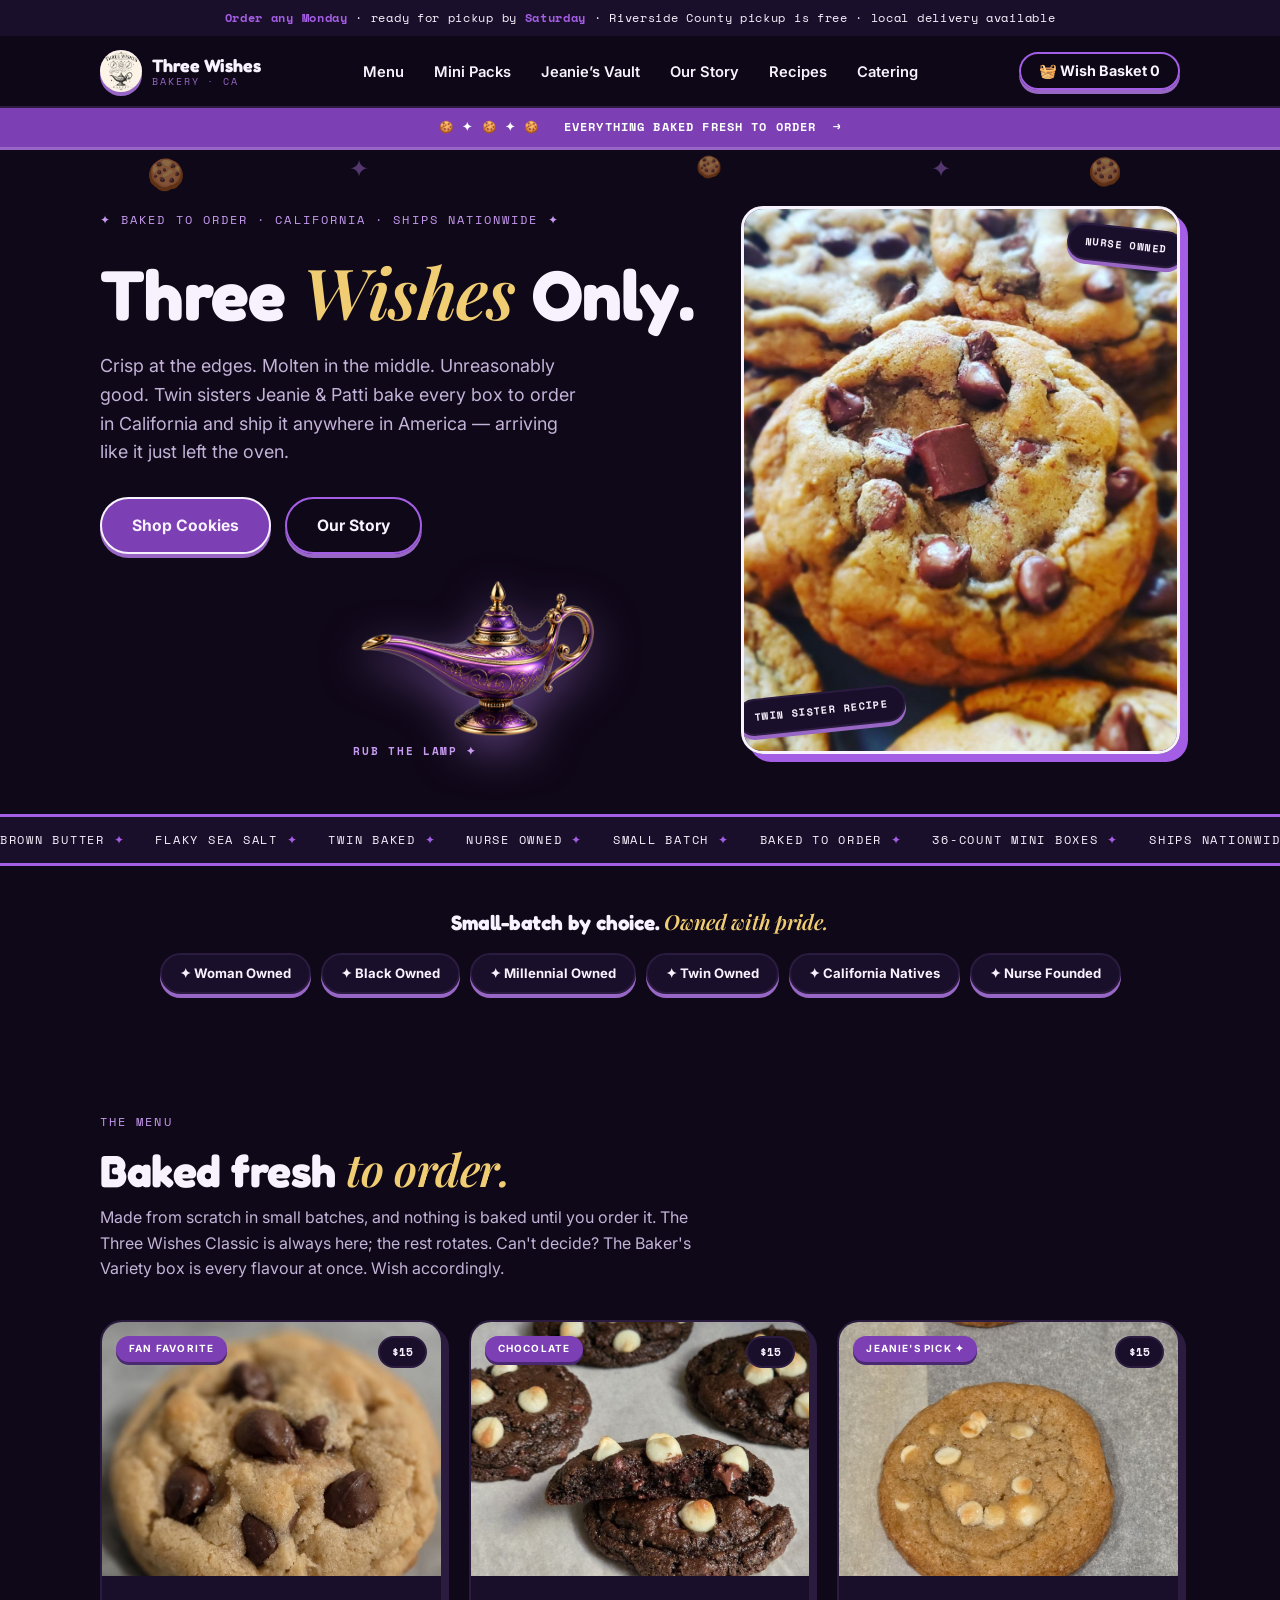
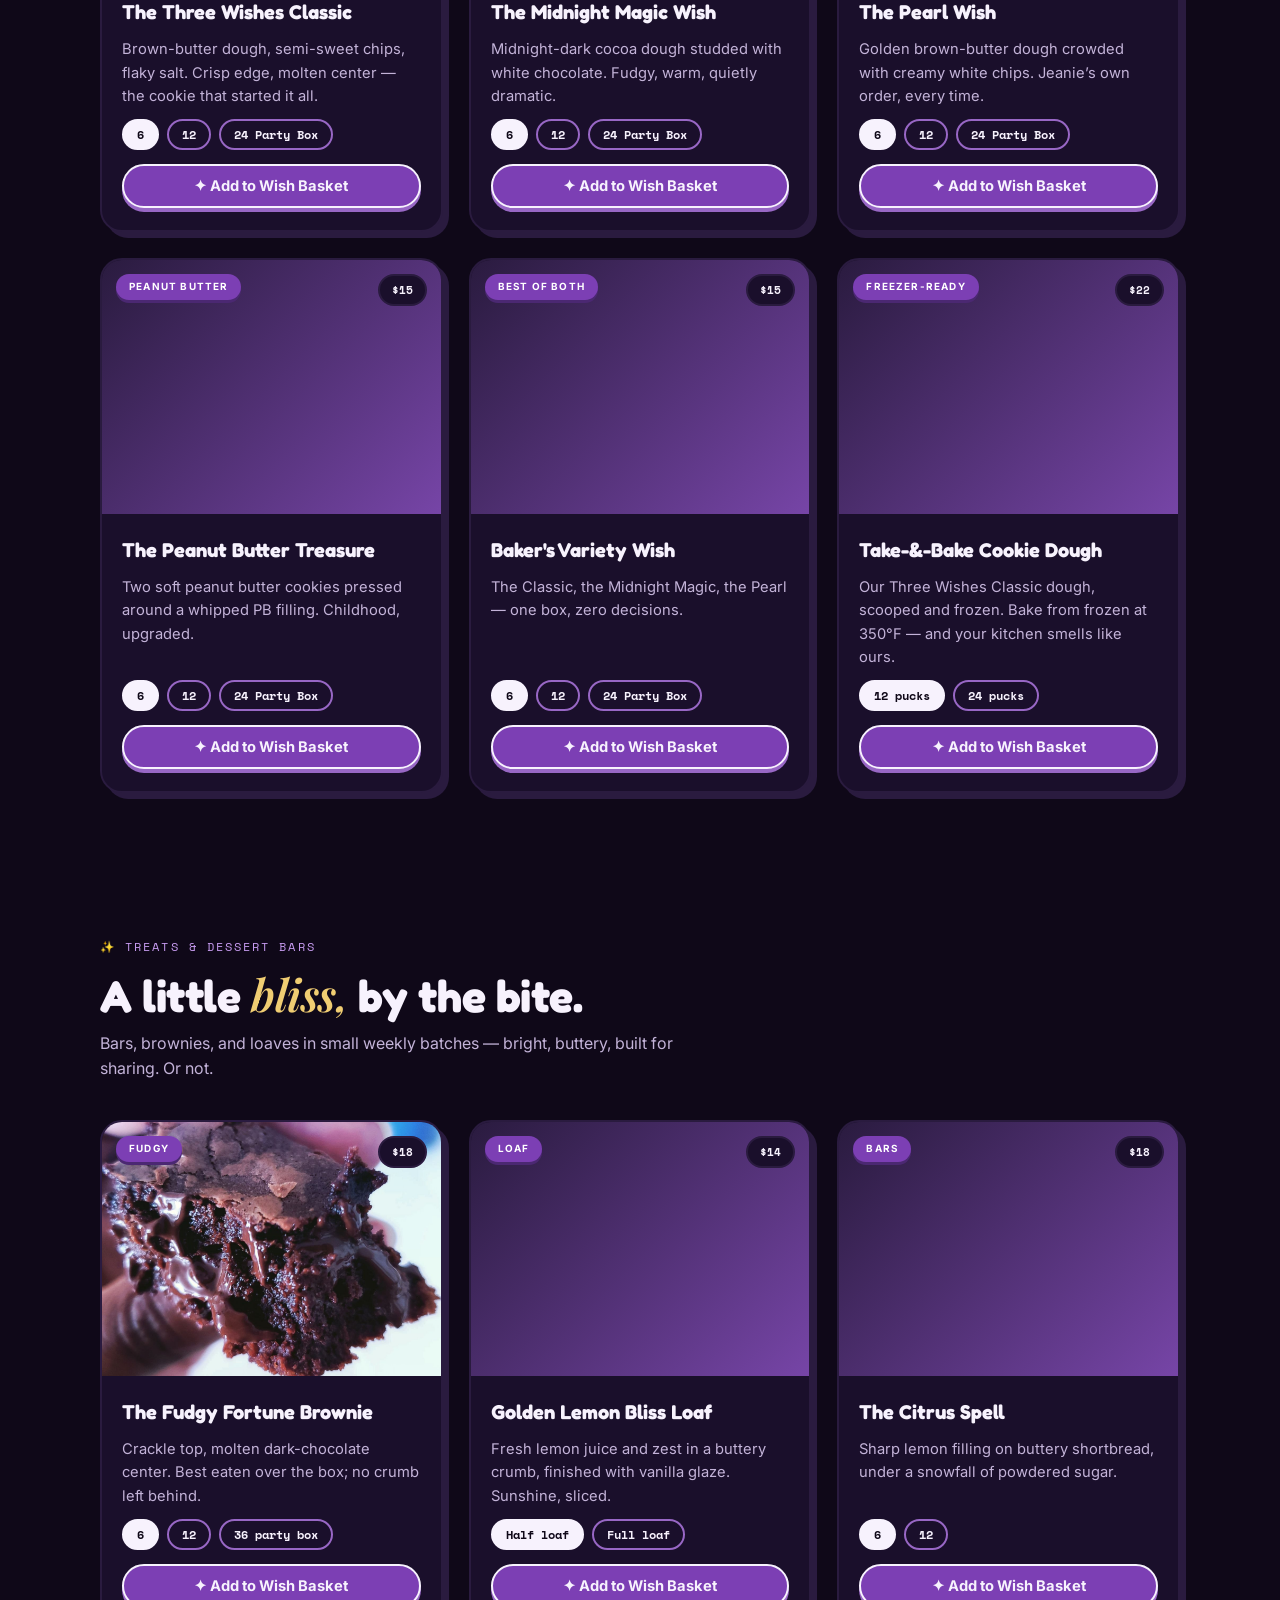
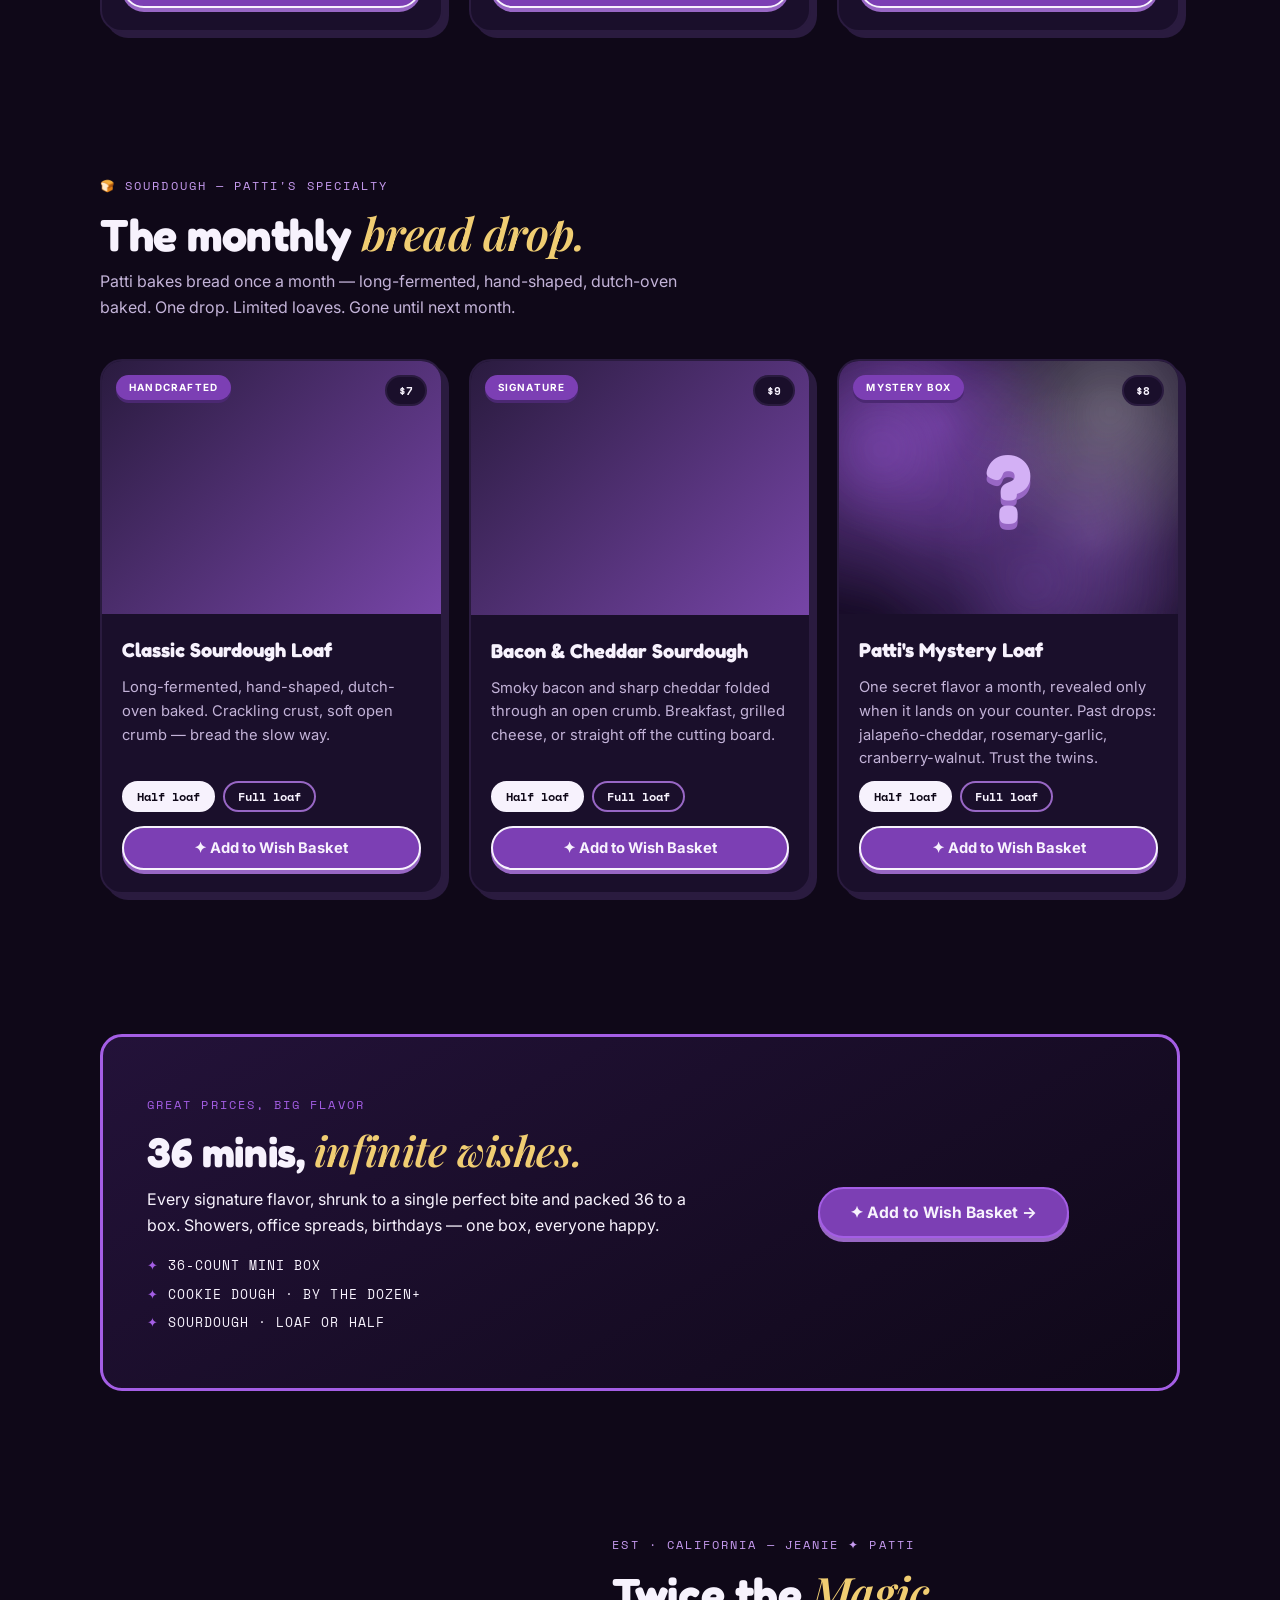
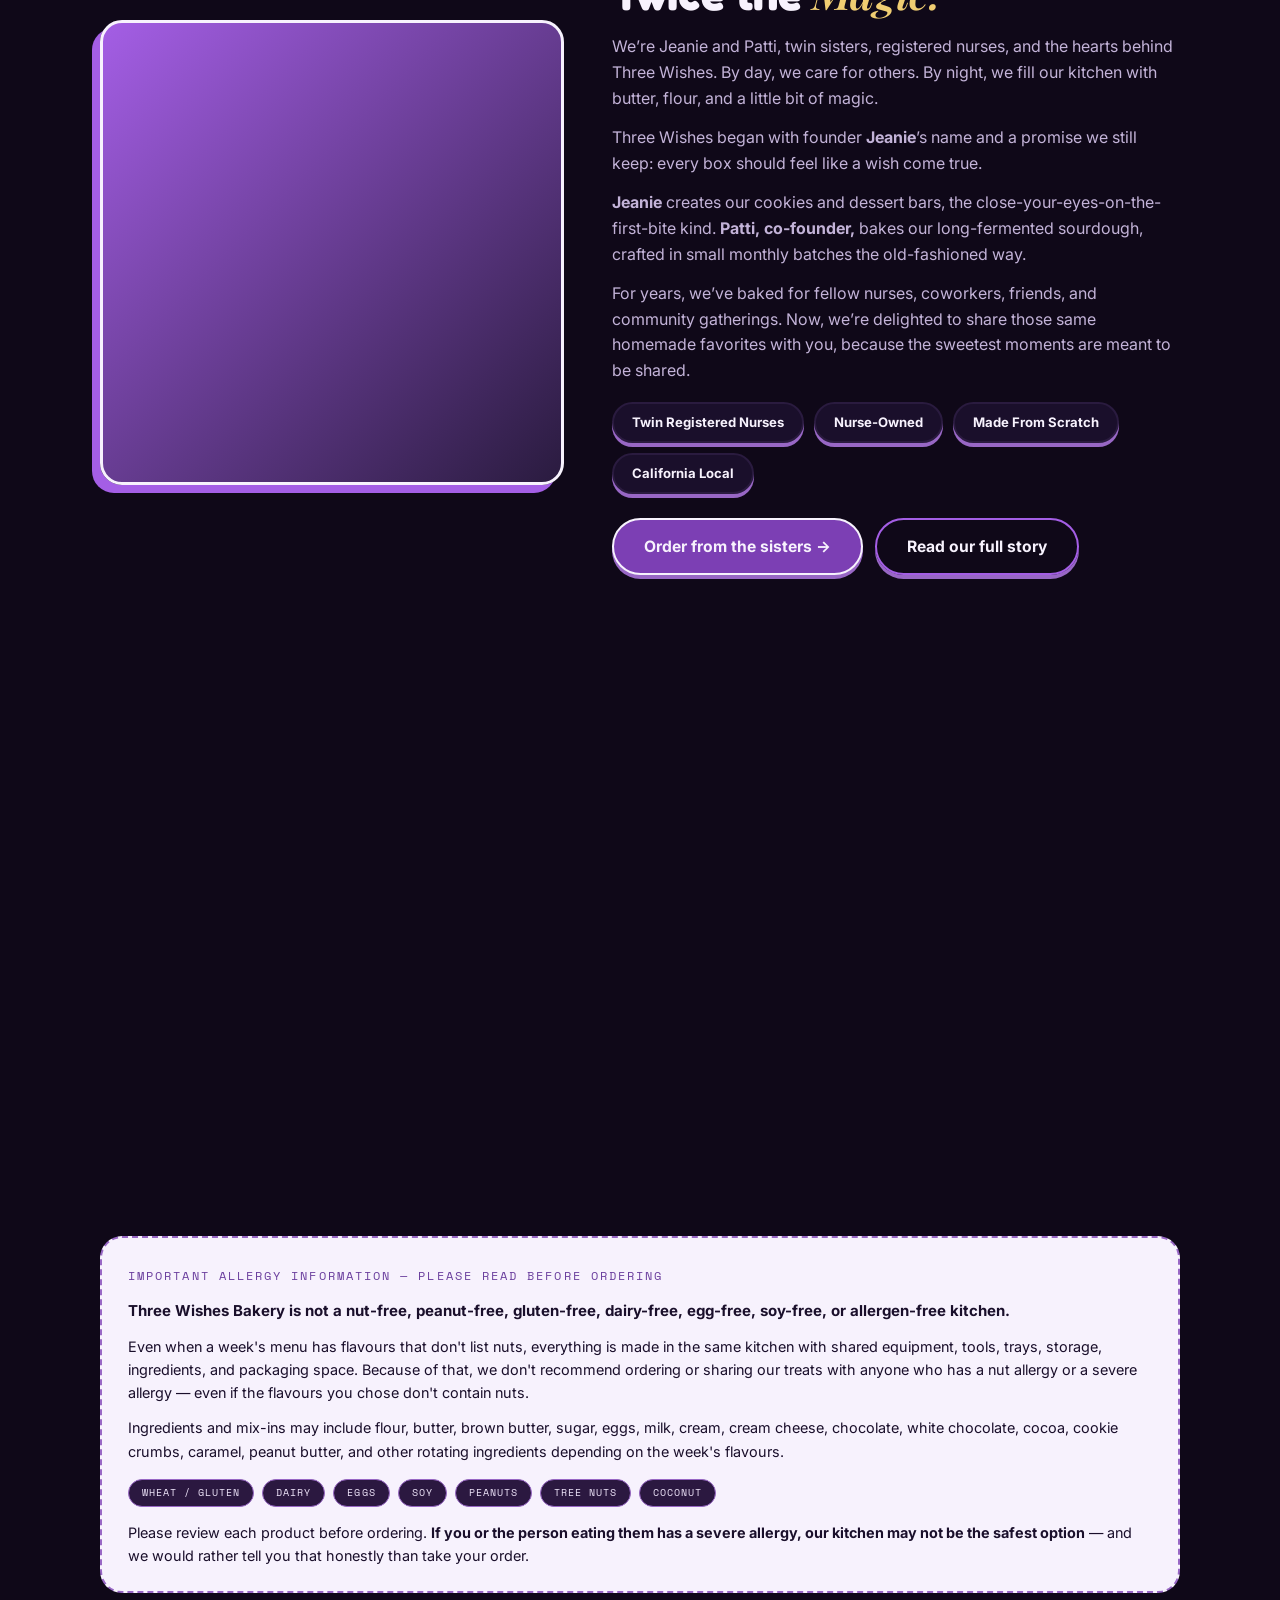
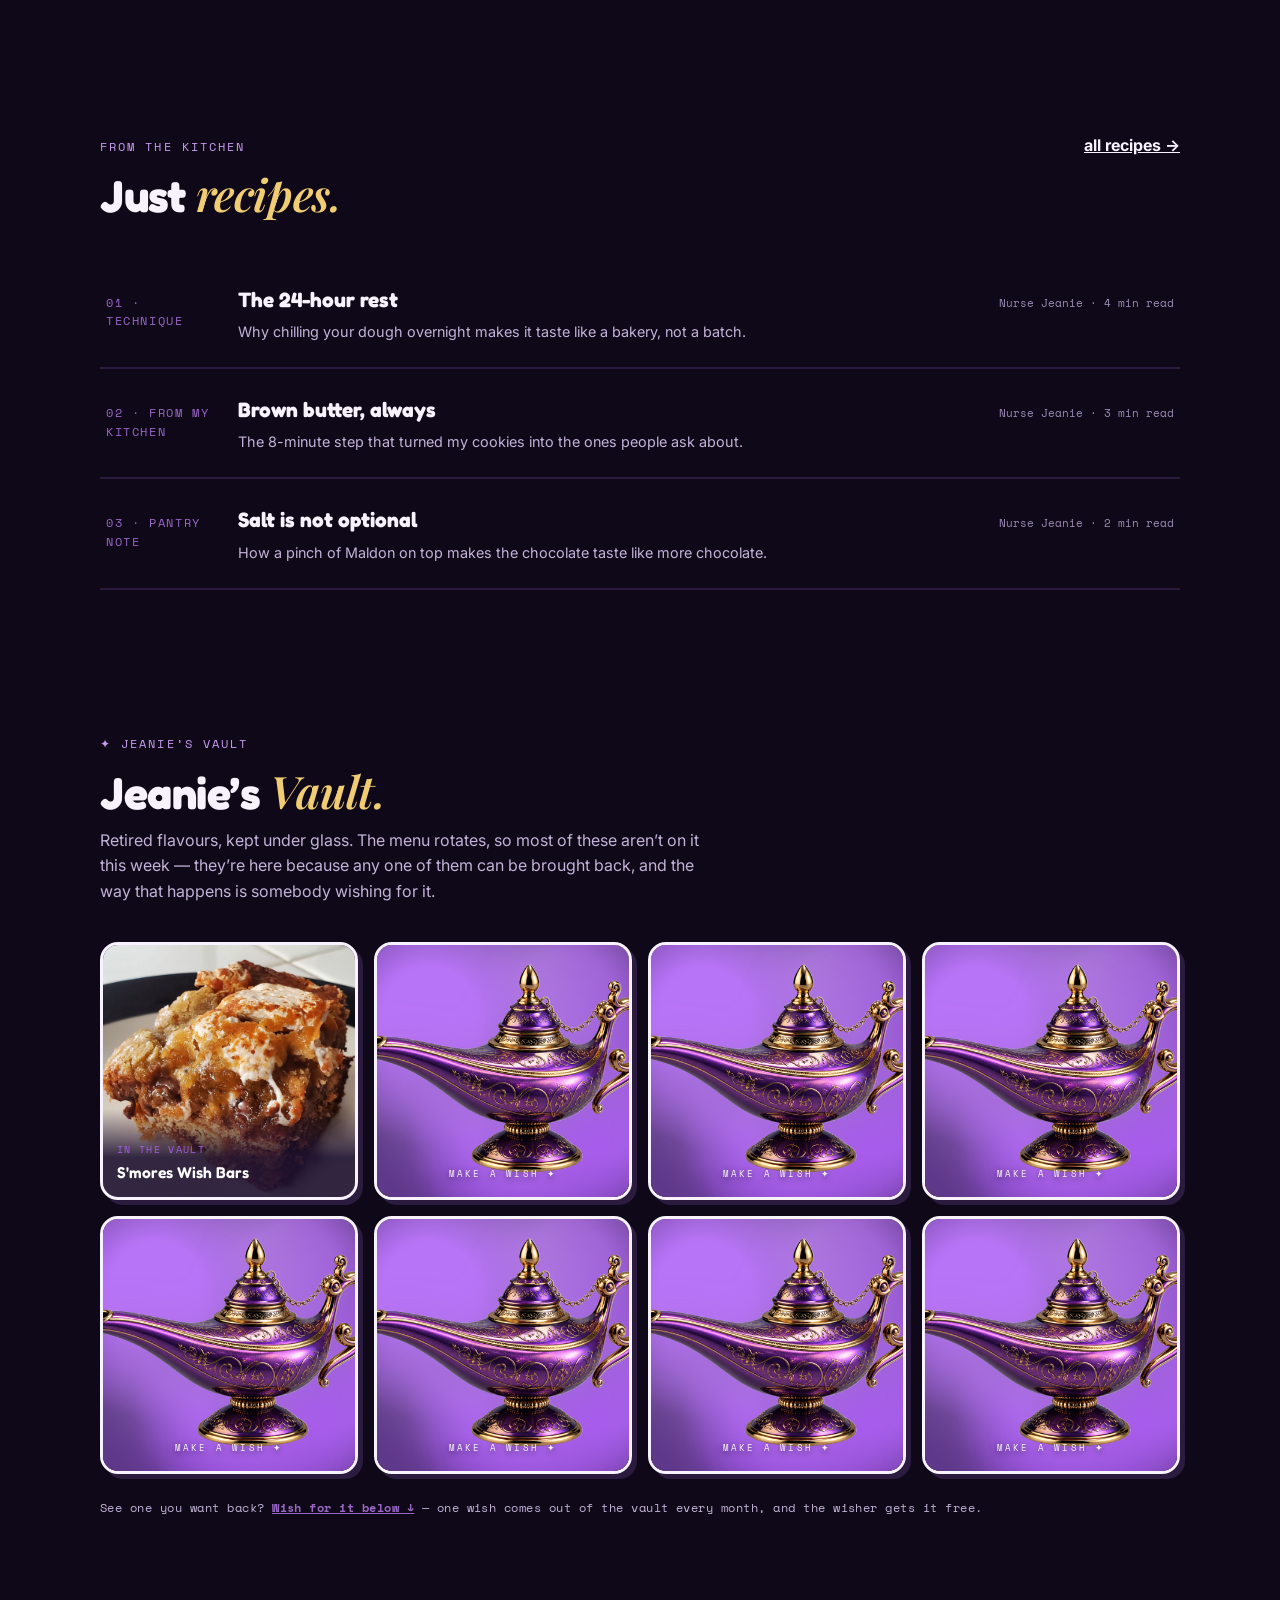
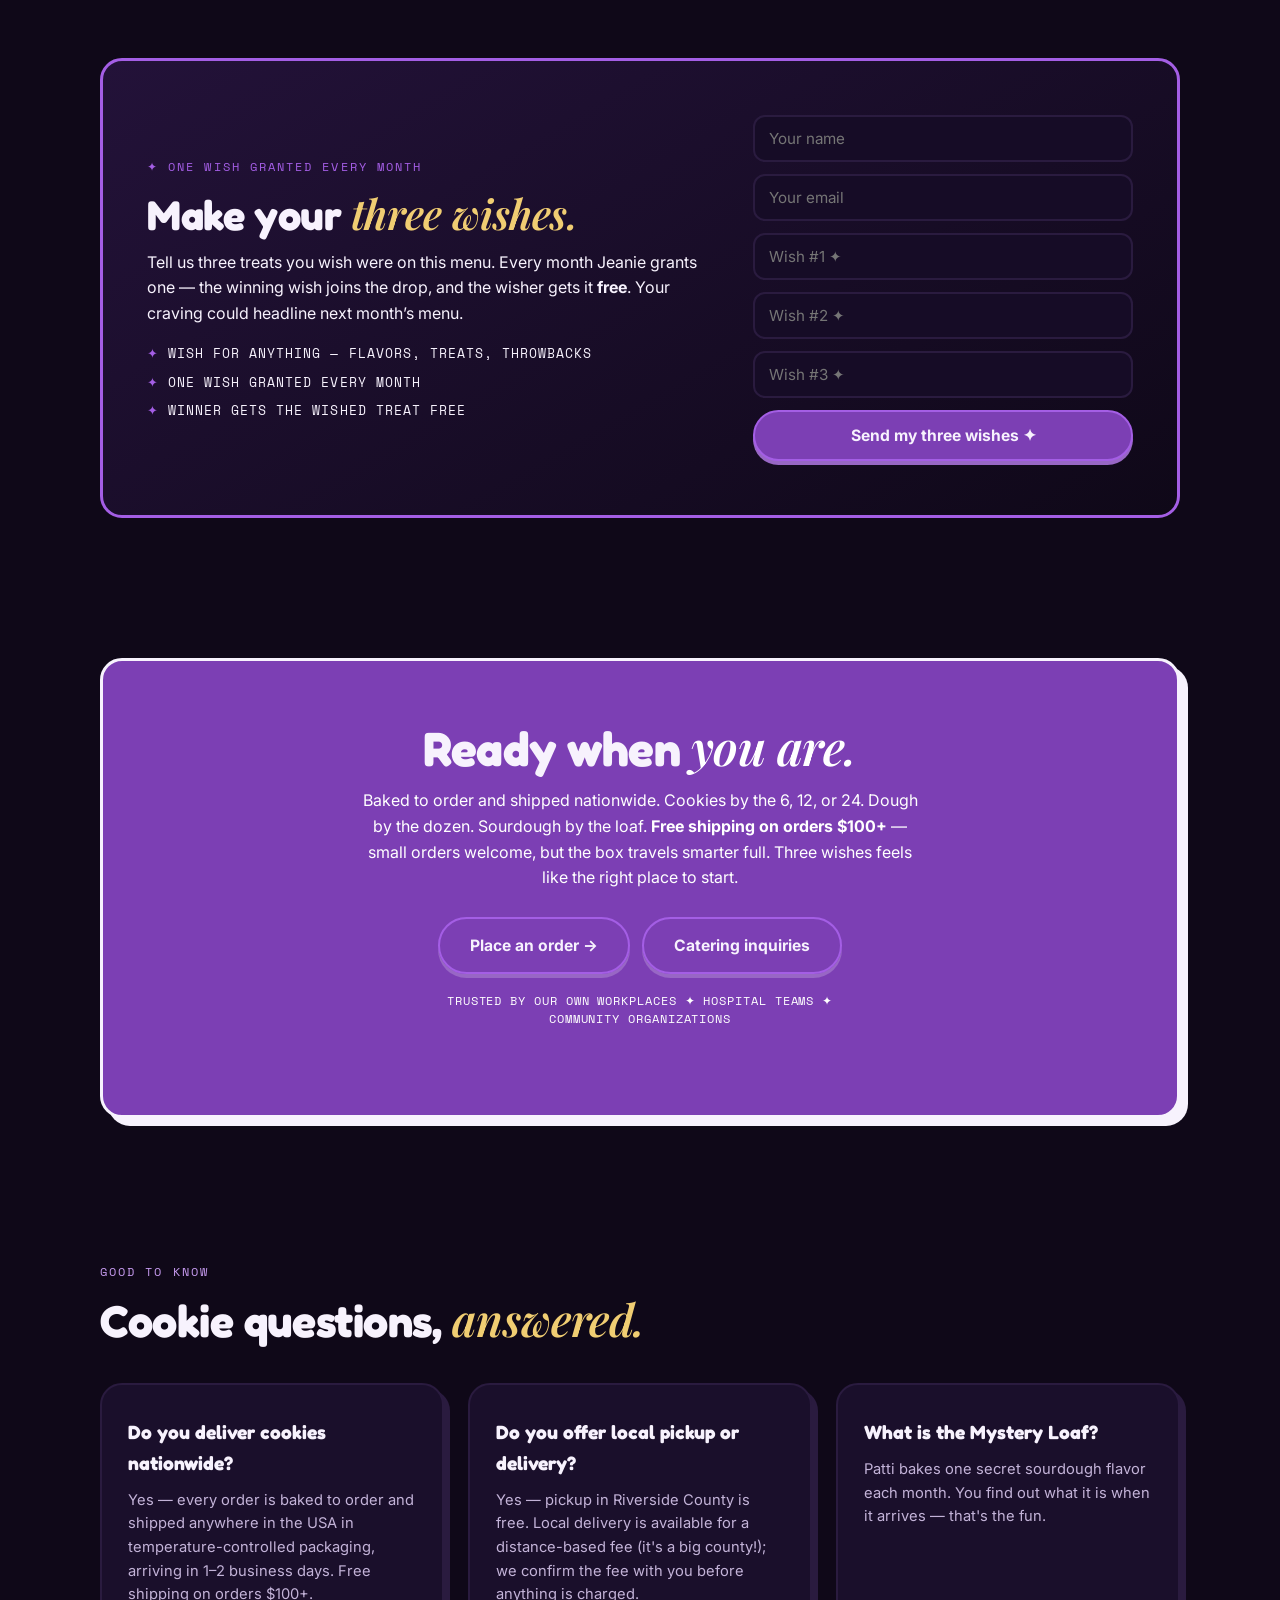
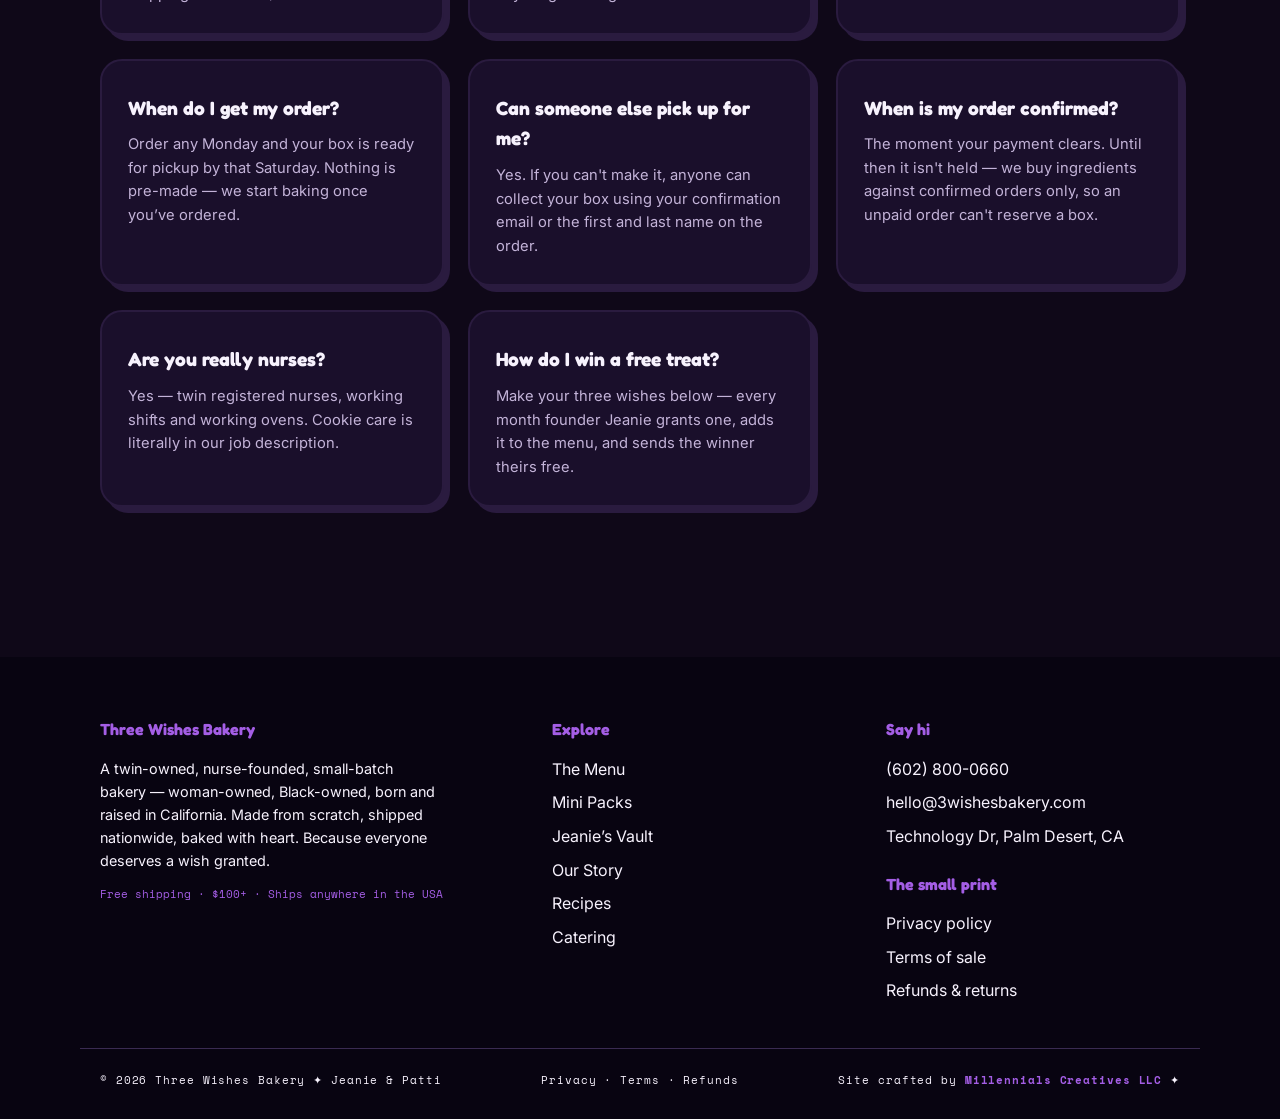
==== commit d7c1ebba: "No social media, and a proper allergy disclosure SOCIAL REMOVED. The footer linked to instagram.com " ====
--- a/index.html
+++ b/index.html
@@ -95,6 +95,8 @@
 {"@type":"Question","name":"What is Patti's Mystery Loaf?","acceptedAnswer":{"@type":"Answer","text":"A monthly mystery box sourdough. Co-founder Patti bakes one secret flavor each month, revealed only when it arrives."}},
 {"@type":"Question","name":"When do I get my order?","acceptedAnswer":{"@type":"Answer","text":"Order any Monday and your box is ready for pickup by that Saturday. Nothing is pre-made — baking starts once you have ordered."}},
 {"@type":"Question","name":"Are the Three Wishes bakers really nurses?","acceptedAnswer":{"@type":"Answer","text":"Yes. Three Wishes Bakery is owned by twin registered nurses, Jeanie (founder) and Patti (co-founder), based in California."}},
+{"@type":"Question","name":"Can someone else pick up my order?","acceptedAnswer":{"@type":"Answer","text":"Yes. Anyone can collect your box using your confirmation email or the first and last name on the order."}},
+{"@type":"Question","name":"When is my order confirmed?","acceptedAnswer":{"@type":"Answer","text":"When your payment clears. Until then the box is not held, because ingredients are bought against confirmed orders only."}},
 {"@type":"Question","name":"How can I win a free treat?","acceptedAnswer":{"@type":"Answer","text":"Submit three wishes for treats you want on the menu. Every month founder Jeanie grants one wish, adds it to the menu, and the winner receives it free."}}]}
 </script>
 <!-- Plausible: cookieless, no personal data, no cross-site tracking.
@@ -477,9 +479,15 @@
       <p>Orders are baked to order and shipped in temperature-controlled packaging. Contains wheat, milk, eggs, and soy. May contain traces of nuts.</p>
     </div>
   </div>
-  <div class="allergy-panel" style="margin-top:26px;border:2px dashed var(--iris);border-radius:var(--radius);padding:22px 26px">
-    <span class="eyebrow">Allergy information — please read</span>
-    <p style="font-size:.9rem">Three Wishes Bakery is <strong>not</strong> a nut-free, peanut-free, gluten-free, dairy-free, or allergen-free kitchen. Our treats contain or may come into contact with wheat, milk, eggs, soy, peanuts, and tree nuts. Flavors rotate weekly, so please review each product's details before ordering. If you have a severe allergy, our kitchen may not be the safest option for you — and we'd rather tell you that honestly.</p>
+  <div class="allergy-panel" style="margin-top:26px;border:2px dashed var(--iris);border-radius:var(--radius);padding:24px 26px">
+    <span class="eyebrow">Important allergy information — please read before ordering</span>
+    <p style="font-size:.94rem"><strong>Three Wishes Bakery is not a nut-free, peanut-free, gluten-free, dairy-free, egg-free, soy-free, or allergen-free kitchen.</strong></p>
+    <p style="font-size:.9rem;margin-top:12px">Even when a week's menu has flavours that don't list nuts, everything is made in the same kitchen with shared equipment, tools, trays, storage, ingredients, and packaging space. Because of that, we don't recommend ordering or sharing our treats with anyone who has a nut allergy or a severe allergy — even if the flavours you chose don't contain nuts.</p>
+    <p style="font-size:.9rem;margin-top:12px">Ingredients and mix-ins may include flour, butter, brown butter, sugar, eggs, milk, cream, cream cheese, chocolate, white chocolate, cocoa, cookie crumbs, caramel, peanut butter, and other rotating ingredients depending on the week's flavours.</p>
+    <div class="allergen-tags" aria-label="Allergens present in our kitchen">
+      <span>Wheat / Gluten</span><span>Dairy</span><span>Eggs</span><span>Soy</span><span>Peanuts</span><span>Tree Nuts</span><span>Coconut</span>
+    </div>
+    <p style="font-size:.9rem;margin-top:14px">Please review each product before ordering. <strong>If you or the person eating them has a severe allergy, our kitchen may not be the safest option</strong> — and we would rather tell you that honestly than take your order.</p>
   </div>
 </section>
 
@@ -604,6 +612,8 @@
     <div class="care-card"><h3>Do you offer local pickup or delivery?</h3><p>Yes — pickup in Riverside County is free. Local delivery is available for a distance-based fee (it's a big county!); we confirm the fee with you before anything is charged.</p></div>
     <div class="care-card"><h3>What is the Mystery Loaf?</h3><p>Patti bakes one secret sourdough flavor each month. You find out what it is when it arrives — that's the fun.</p></div>
     <div class="care-card"><h3>When do I get my order?</h3><p>Order any Monday and your box is ready for pickup by that Saturday. Nothing is pre-made — we start baking once you’ve ordered.</p></div>
+    <div class="care-card"><h3>Can someone else pick up for me?</h3><p>Yes. If you can't make it, anyone can collect your box using your confirmation email or the first and last name on the order.</p></div>
+    <div class="care-card"><h3>When is my order confirmed?</h3><p>The moment your payment clears. Until then it isn't held — we buy ingredients against confirmed orders only, so an unpaid order can't reserve a box.</p></div>
     <div class="care-card"><h3>Are you really nurses?</h3><p>Yes — twin registered nurses, working shifts and working ovens. Cookie care is literally in our job description.</p></div>
     <div class="care-card"><h3>How do I win a free treat?</h3><p>Make your three wishes below — every month founder Jeanie grants one, adds it to the menu, and sends the winner theirs free.</p></div>
   </div>
@@ -634,8 +644,6 @@
         <li><a href="tel:+16028000660">(602) 800-0660</a></li>
         <li><a href="mailto:hello@3wishesbakery.com">hello@3wishesbakery.com</a></li>
         <li>Technology Dr, Palm Desert, CA</li>
-        <li><a href="https://instagram.com" rel="noopener">Instagram</a></li>
-        <li><a href="https://tiktok.com" rel="noopener">TikTok</a></li>
       </ul>
       <h4 style="margin-top:22px">The small print</h4>
       <ul>
--- a/styles.css
+++ b/styles.css
@@ -622,3 +622,11 @@
 
 /* Wish Basket count, slightly de-emphasised beside the title */
 .basket-count{font-family:var(--font-mono);font-weight:400;font-size:.85rem;color:#c79bf0}
+
+/* allergen tags — a scannable list is easier to check than a paragraph */
+.allergen-tags{display:flex;flex-wrap:wrap;gap:8px;margin-top:16px}
+.allergen-tags span{
+  background:#2b1840;color:#f0e6fb;border:1px solid var(--iris);
+  border-radius:999px;padding:5px 13px;
+  font-family:var(--font-mono);font-size:.64rem;letter-spacing:.1em;text-transform:uppercase;
+}
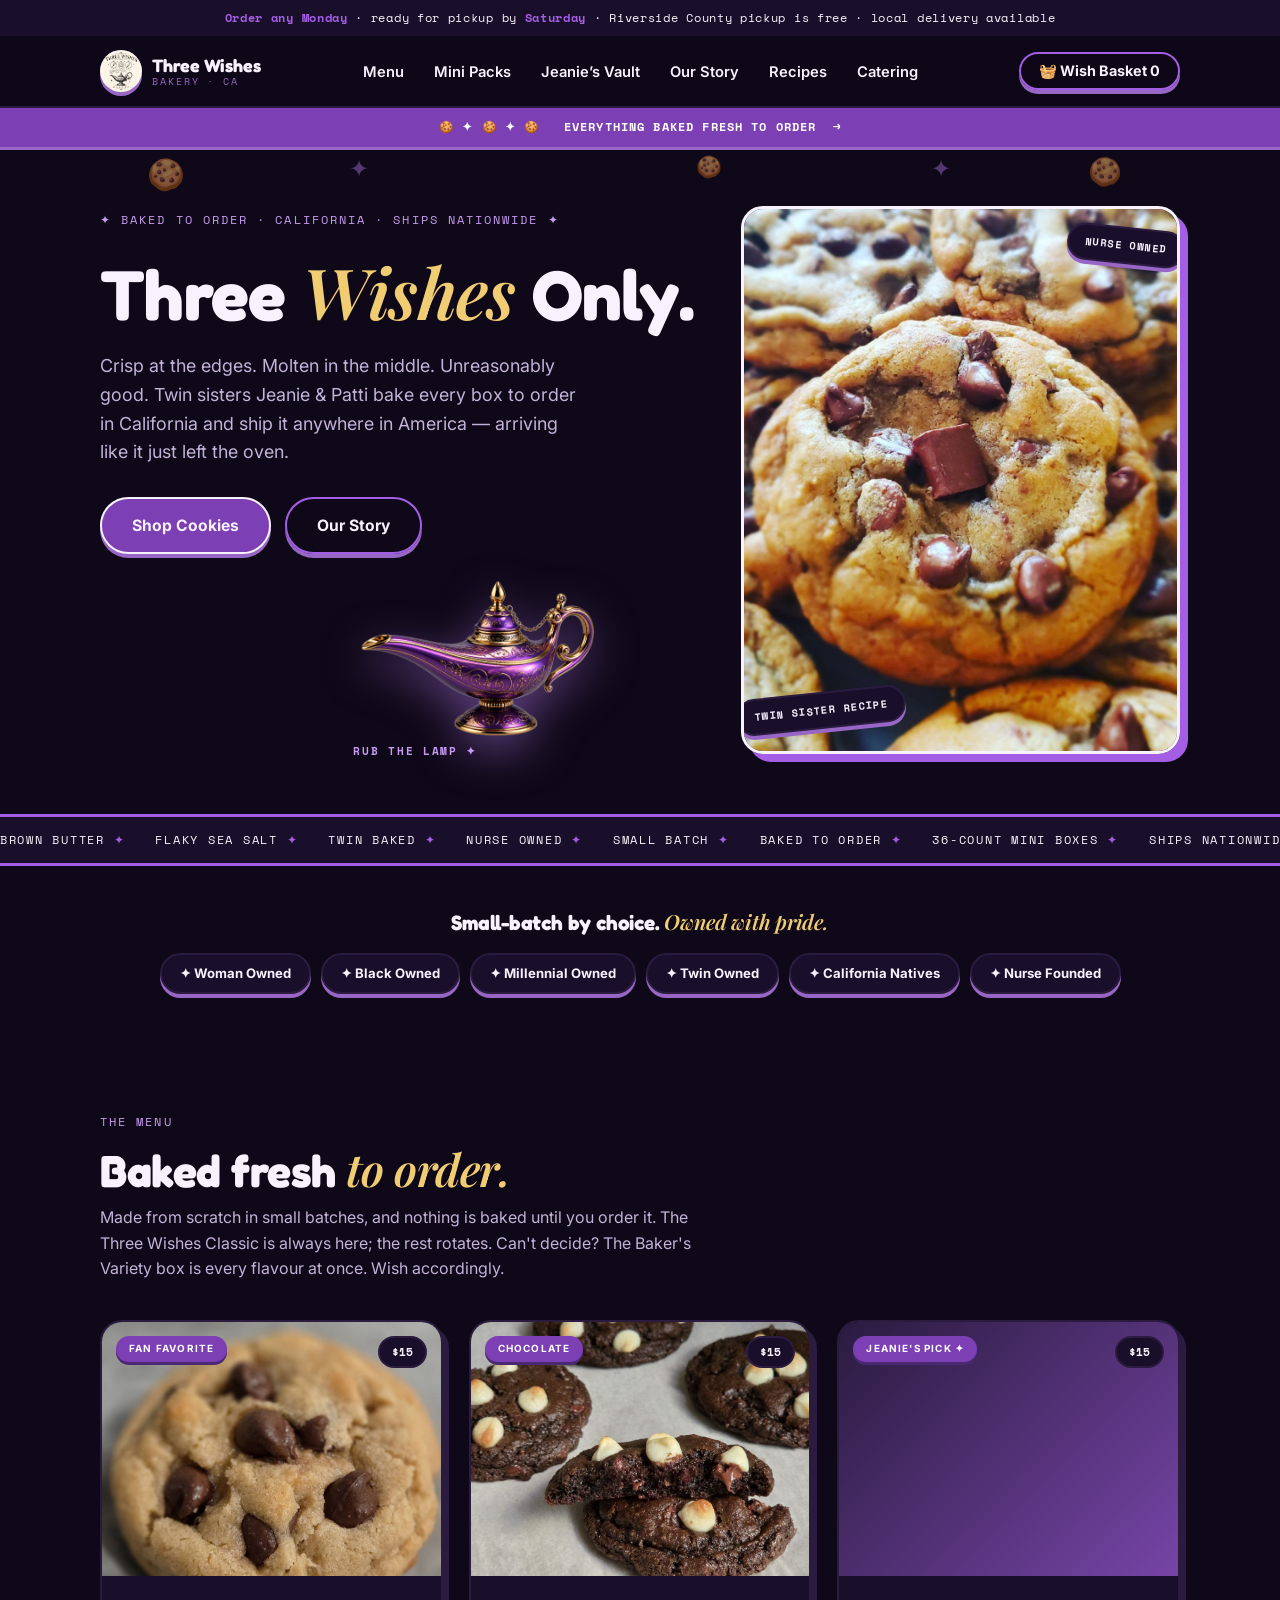
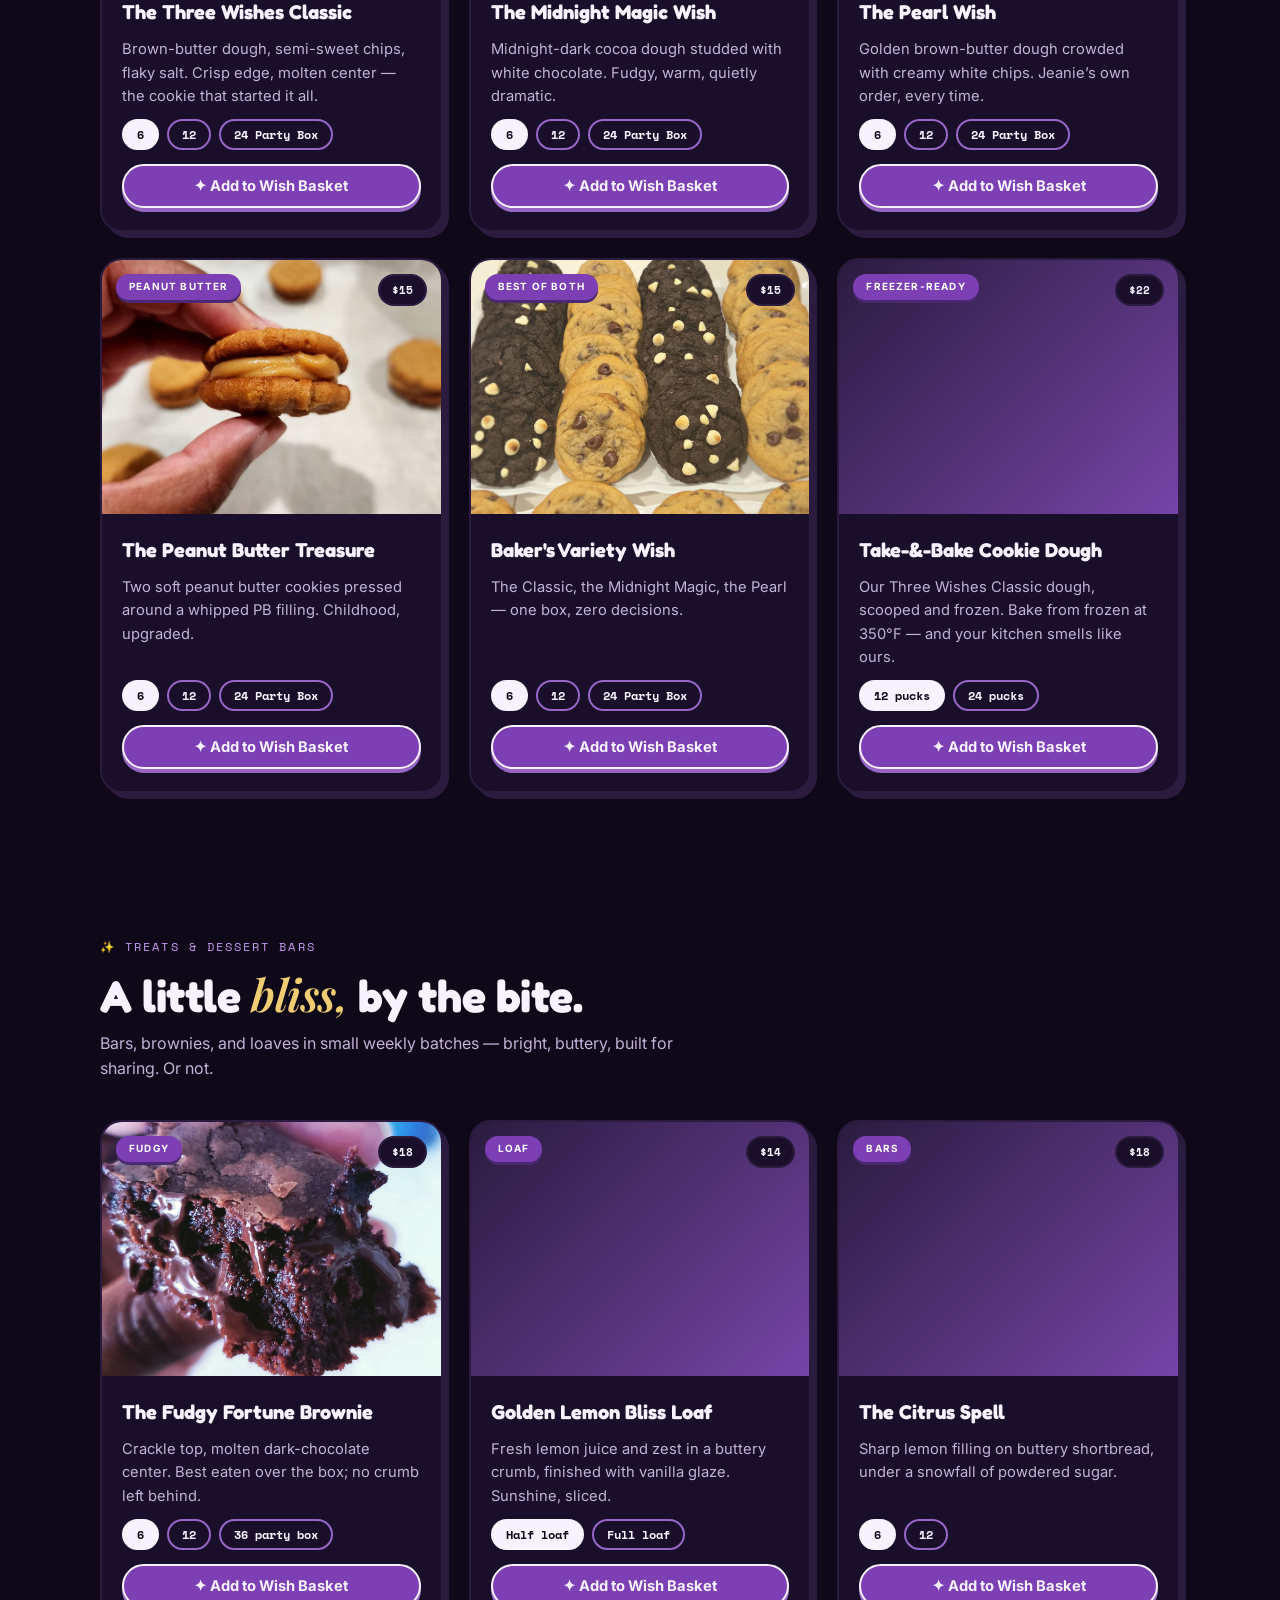
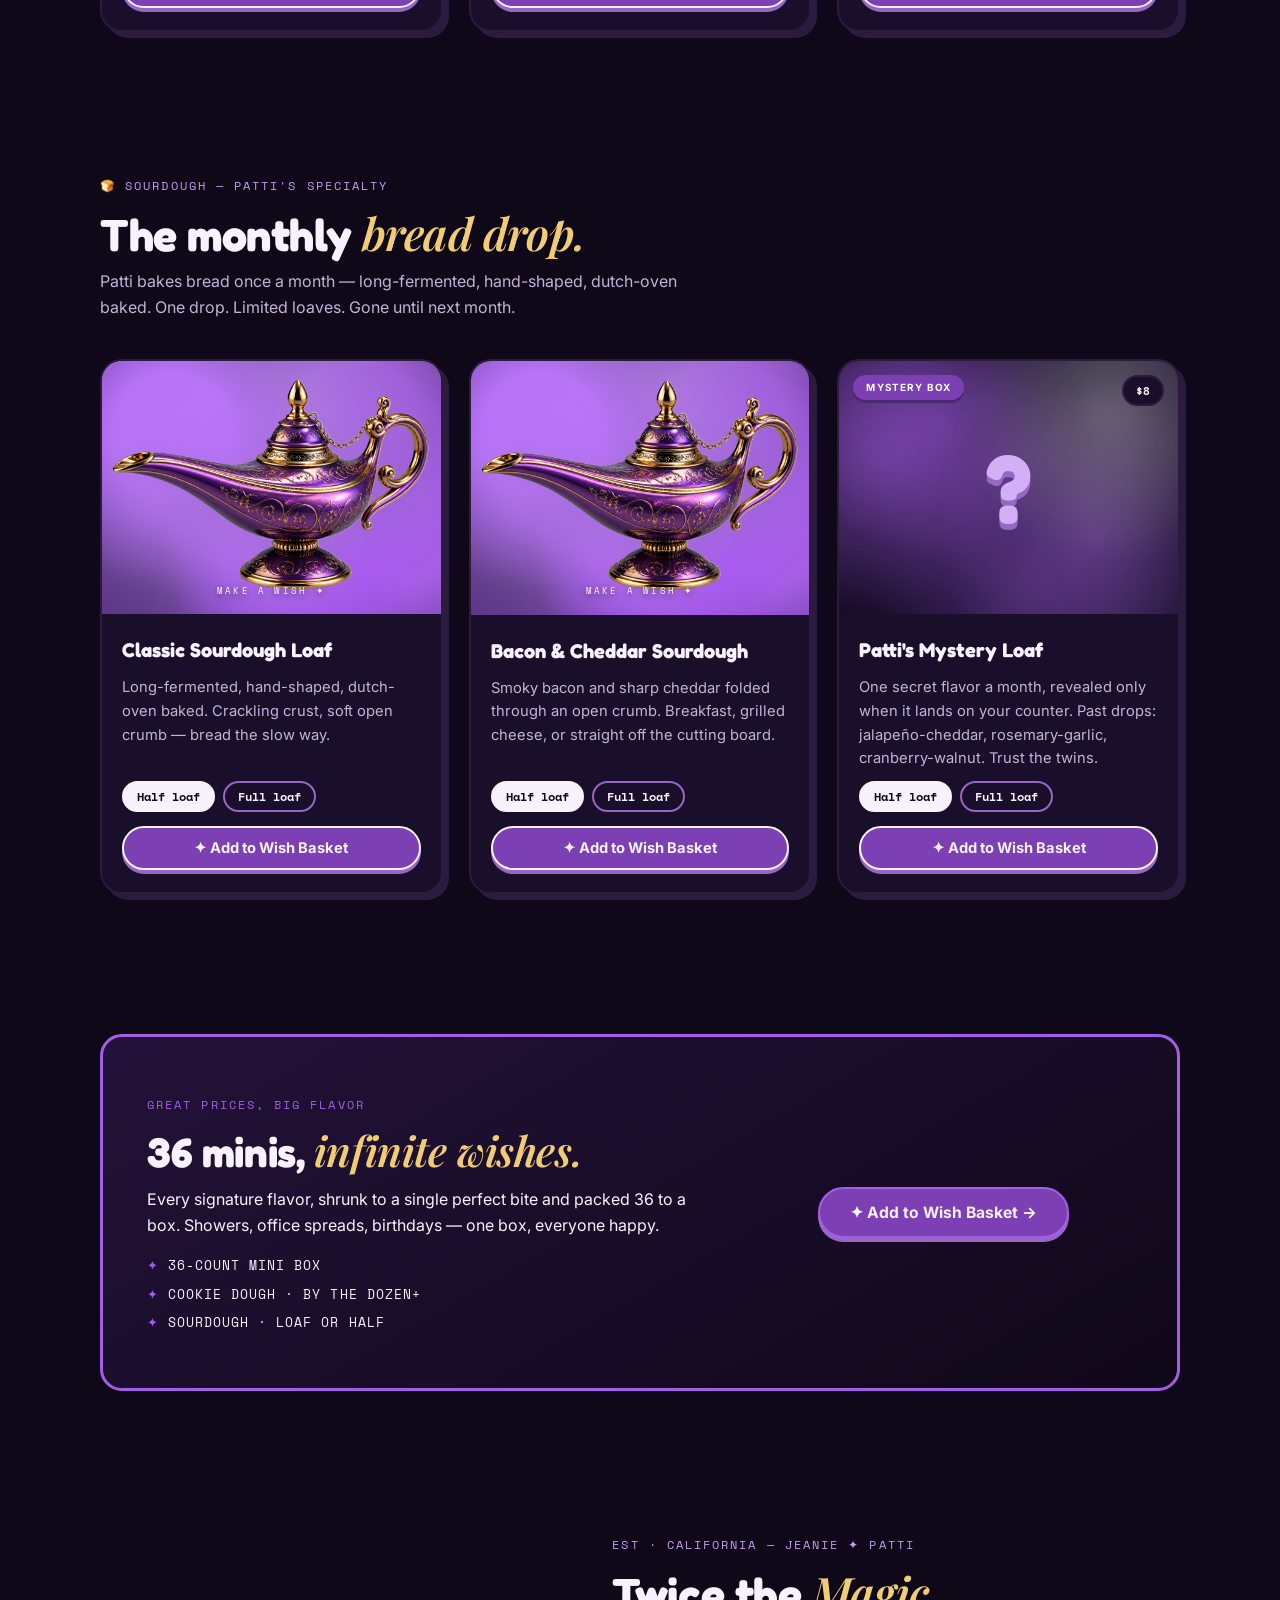
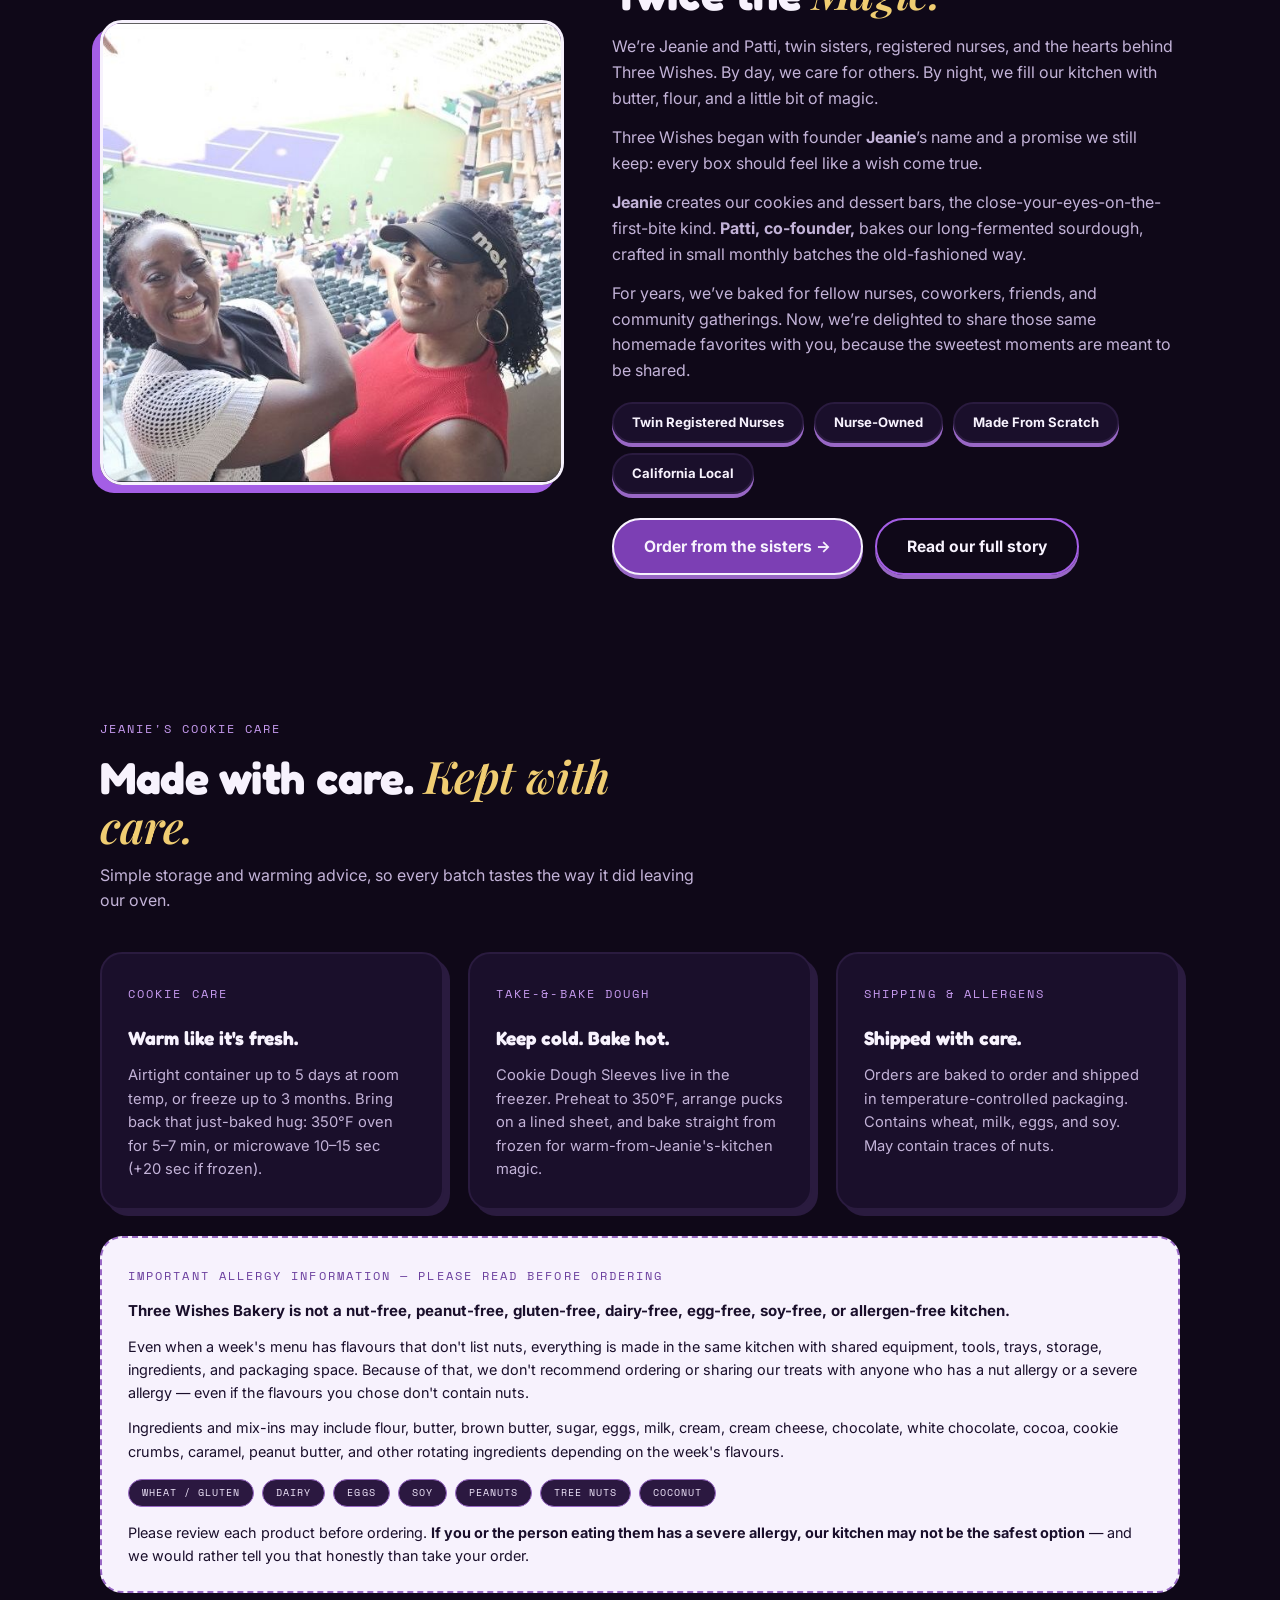
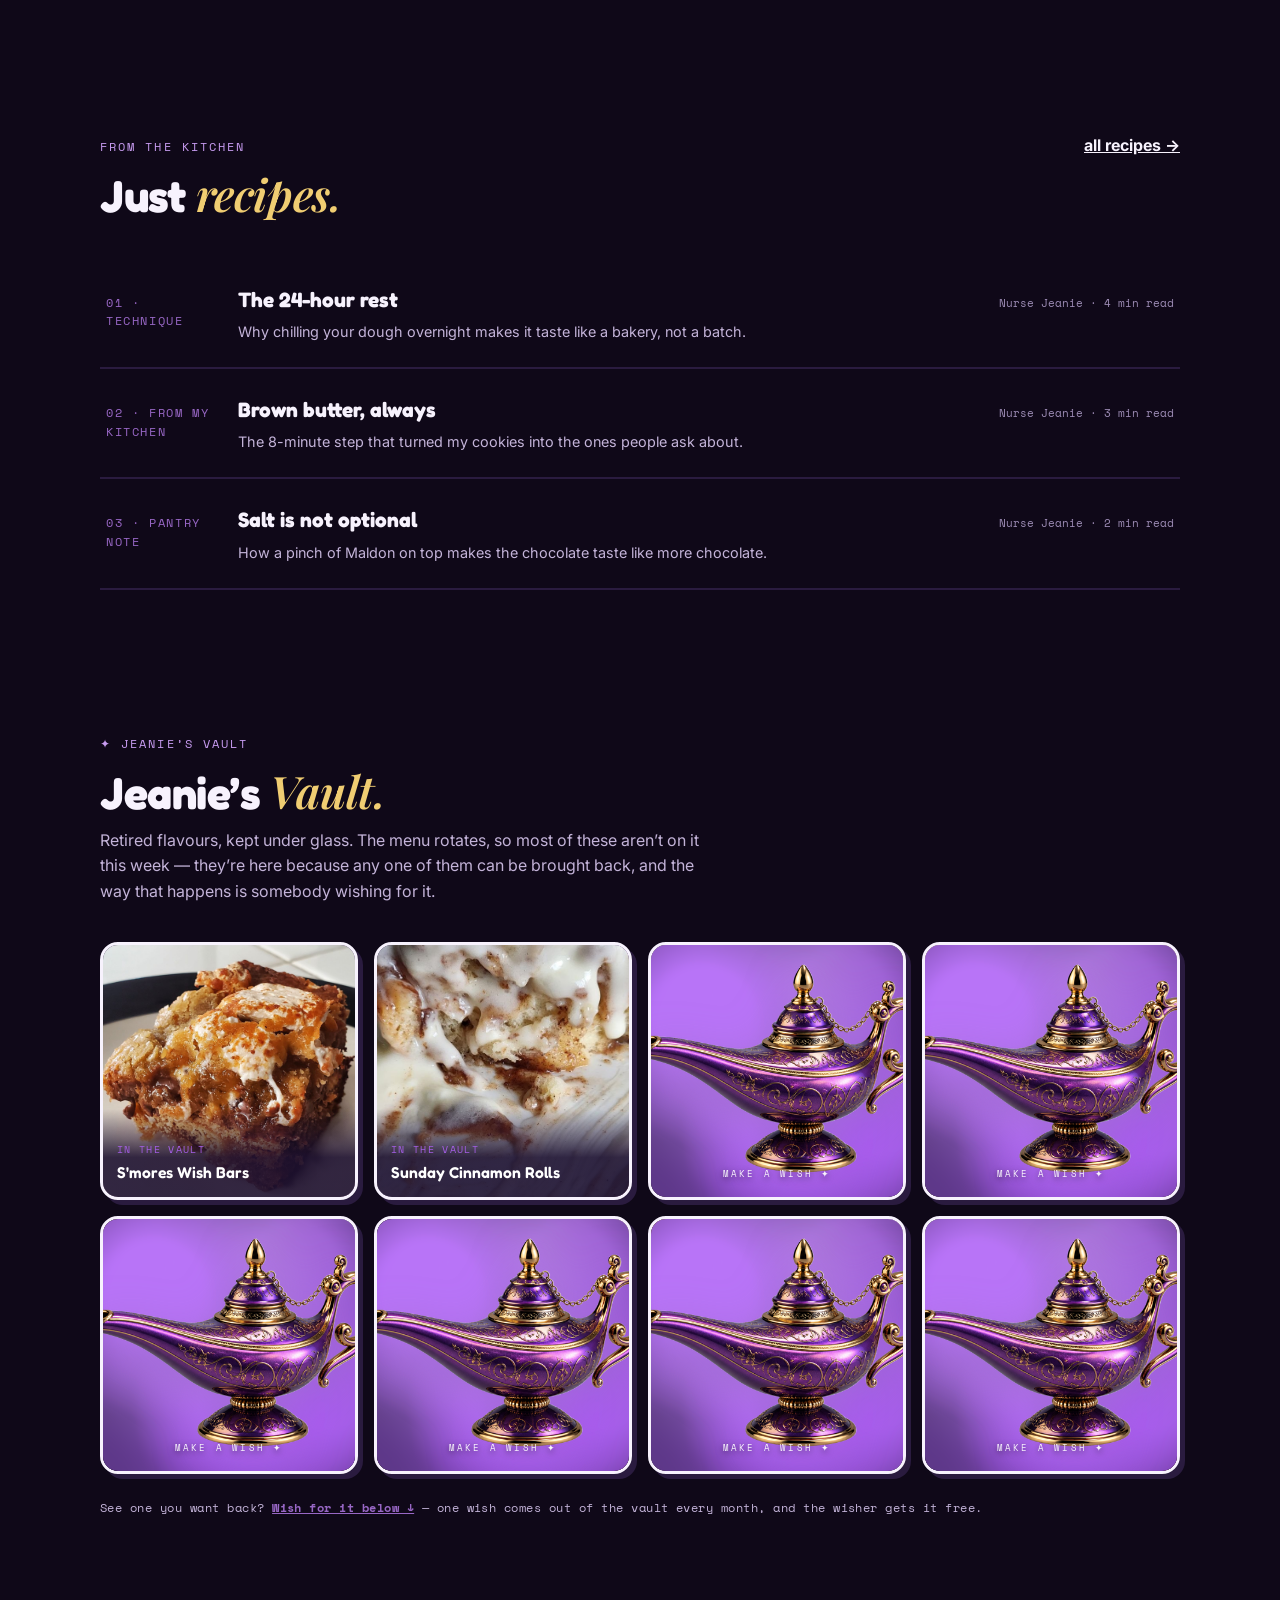
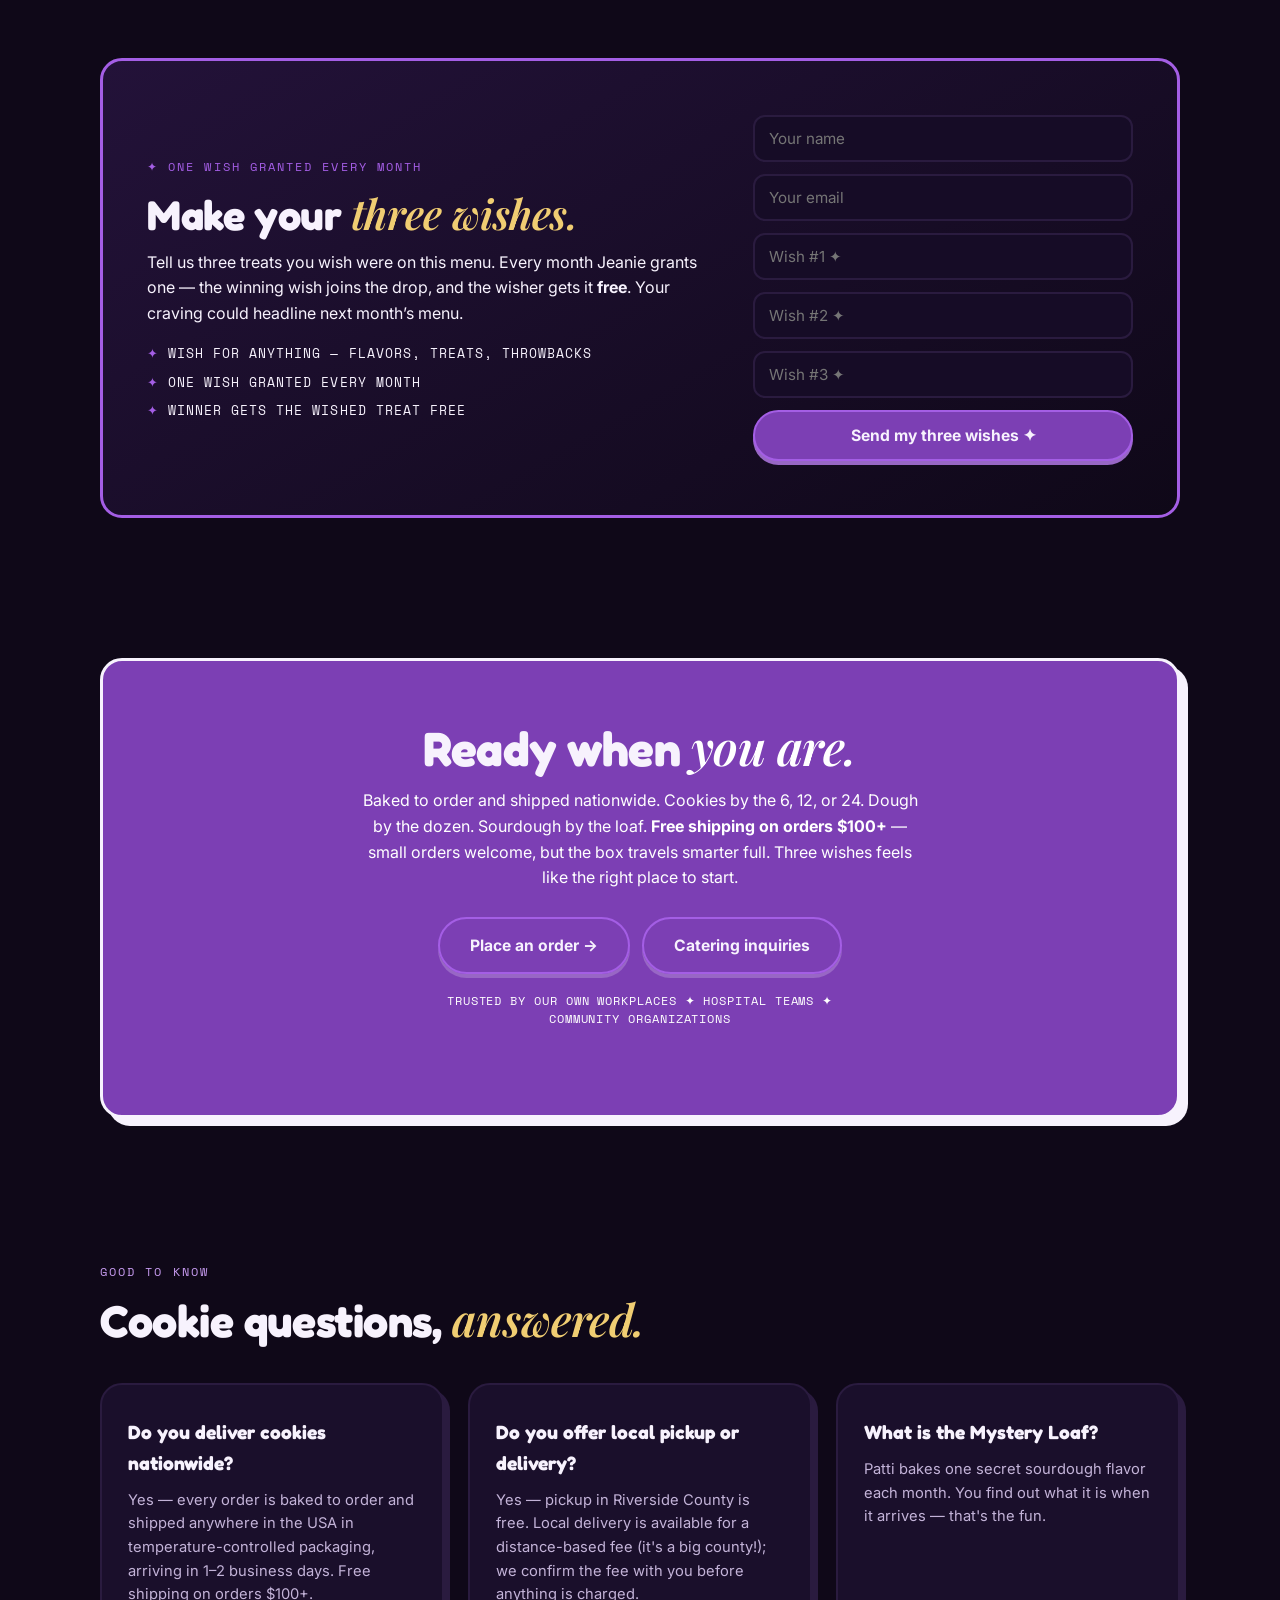
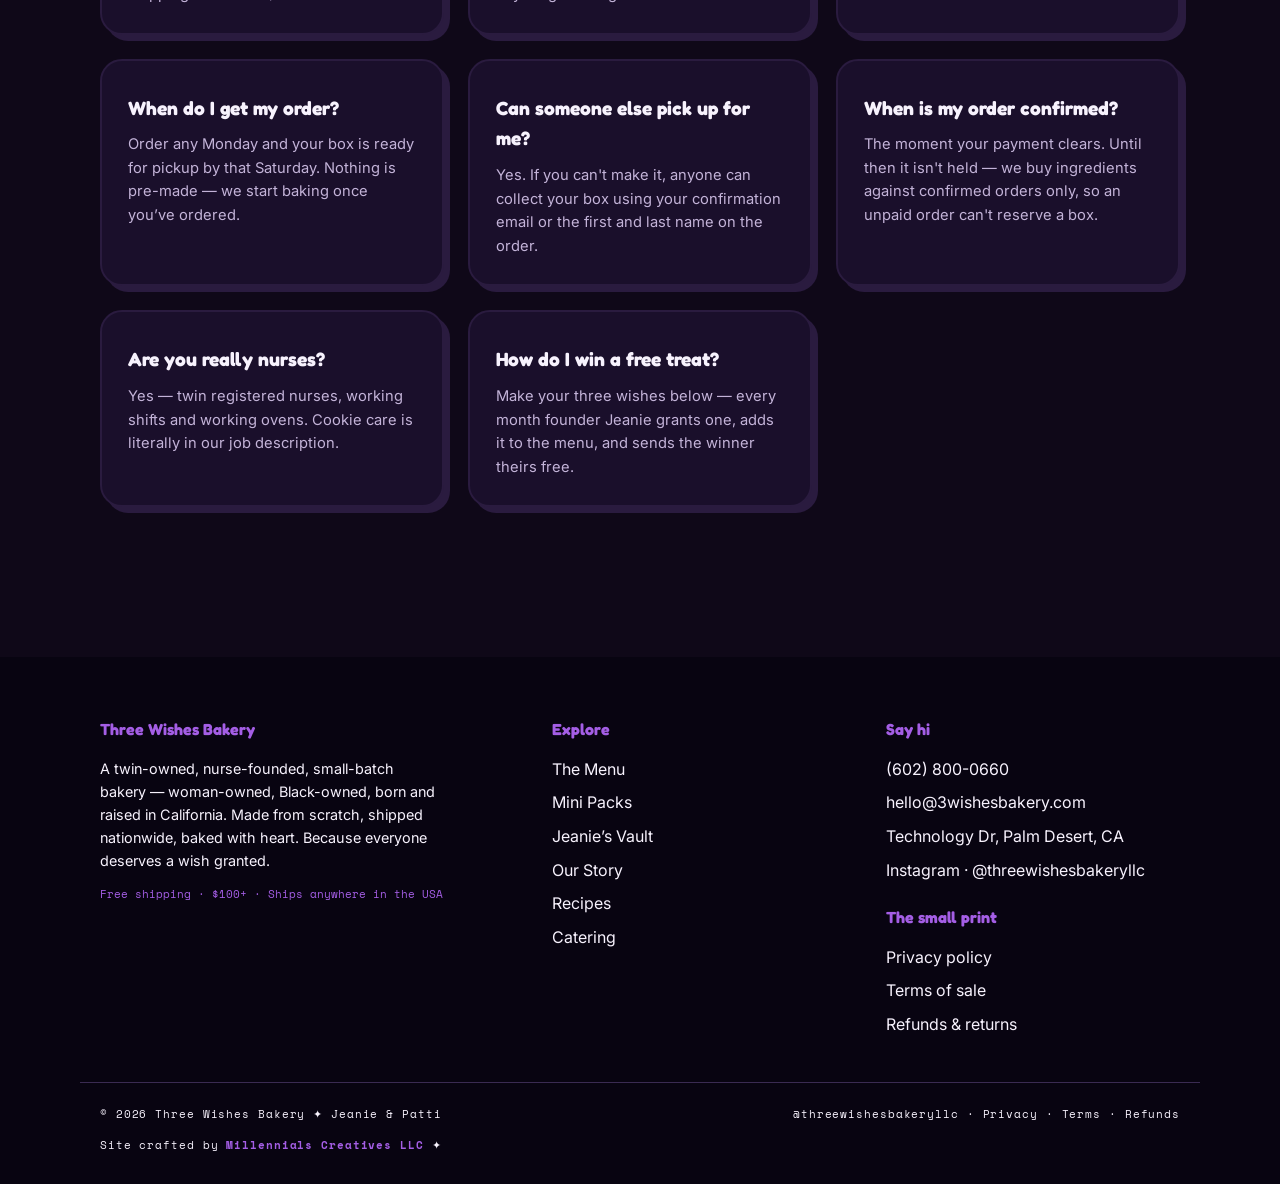
==== commit a582fde4: "Link the real Instagram account @threewishesbakeryllc now appears in every footer (13 pages) and, mo" ====
--- a/index.html
+++ b/index.html
@@ -73,7 +73,10 @@
       "name": "Baked-to-order cookies, dessert bars and sourdough"
     },
     "availability": "https://schema.org/MadeToOrder"
-  }
+  },
+  "sameAs": [
+    "https://www.instagram.com/threewishesbakeryllc/"
+  ]
 }
 </script>
 <!-- Product/Offer schema: what puts prices into Google results -->
@@ -644,6 +647,7 @@
         <li><a href="tel:+16028000660">(602) 800-0660</a></li>
         <li><a href="mailto:hello@3wishesbakery.com">hello@3wishesbakery.com</a></li>
         <li>Technology Dr, Palm Desert, CA</li>
+        <li><a href="https://www.instagram.com/threewishesbakeryllc/" rel="noopener">Instagram · @threewishesbakeryllc</a></li>
       </ul>
       <h4 style="margin-top:22px">The small print</h4>
       <ul>
@@ -655,7 +659,7 @@
   </div>
   <div class="container footer-note">
     <span>© 2026 Three Wishes Bakery ✦ Jeanie &amp; Patti</span>
-    <span><a href="privacy.html">Privacy</a> · <a href="terms.html">Terms</a> · <a href="refunds.html">Refunds</a></span>
+    <span><a href="https://www.instagram.com/threewishesbakeryllc/" rel="noopener">@threewishesbakeryllc</a> · <a href="privacy.html">Privacy</a> · <a href="terms.html">Terms</a> · <a href="refunds.html">Refunds</a></span>
     <span>Site crafted by <a href="https://millennialscreatives.com" target="_blank" rel="noopener" style="color:var(--rose);font-weight:700">Millennials Creatives LLC</a> ✦</span>
   </div>
 </footer>
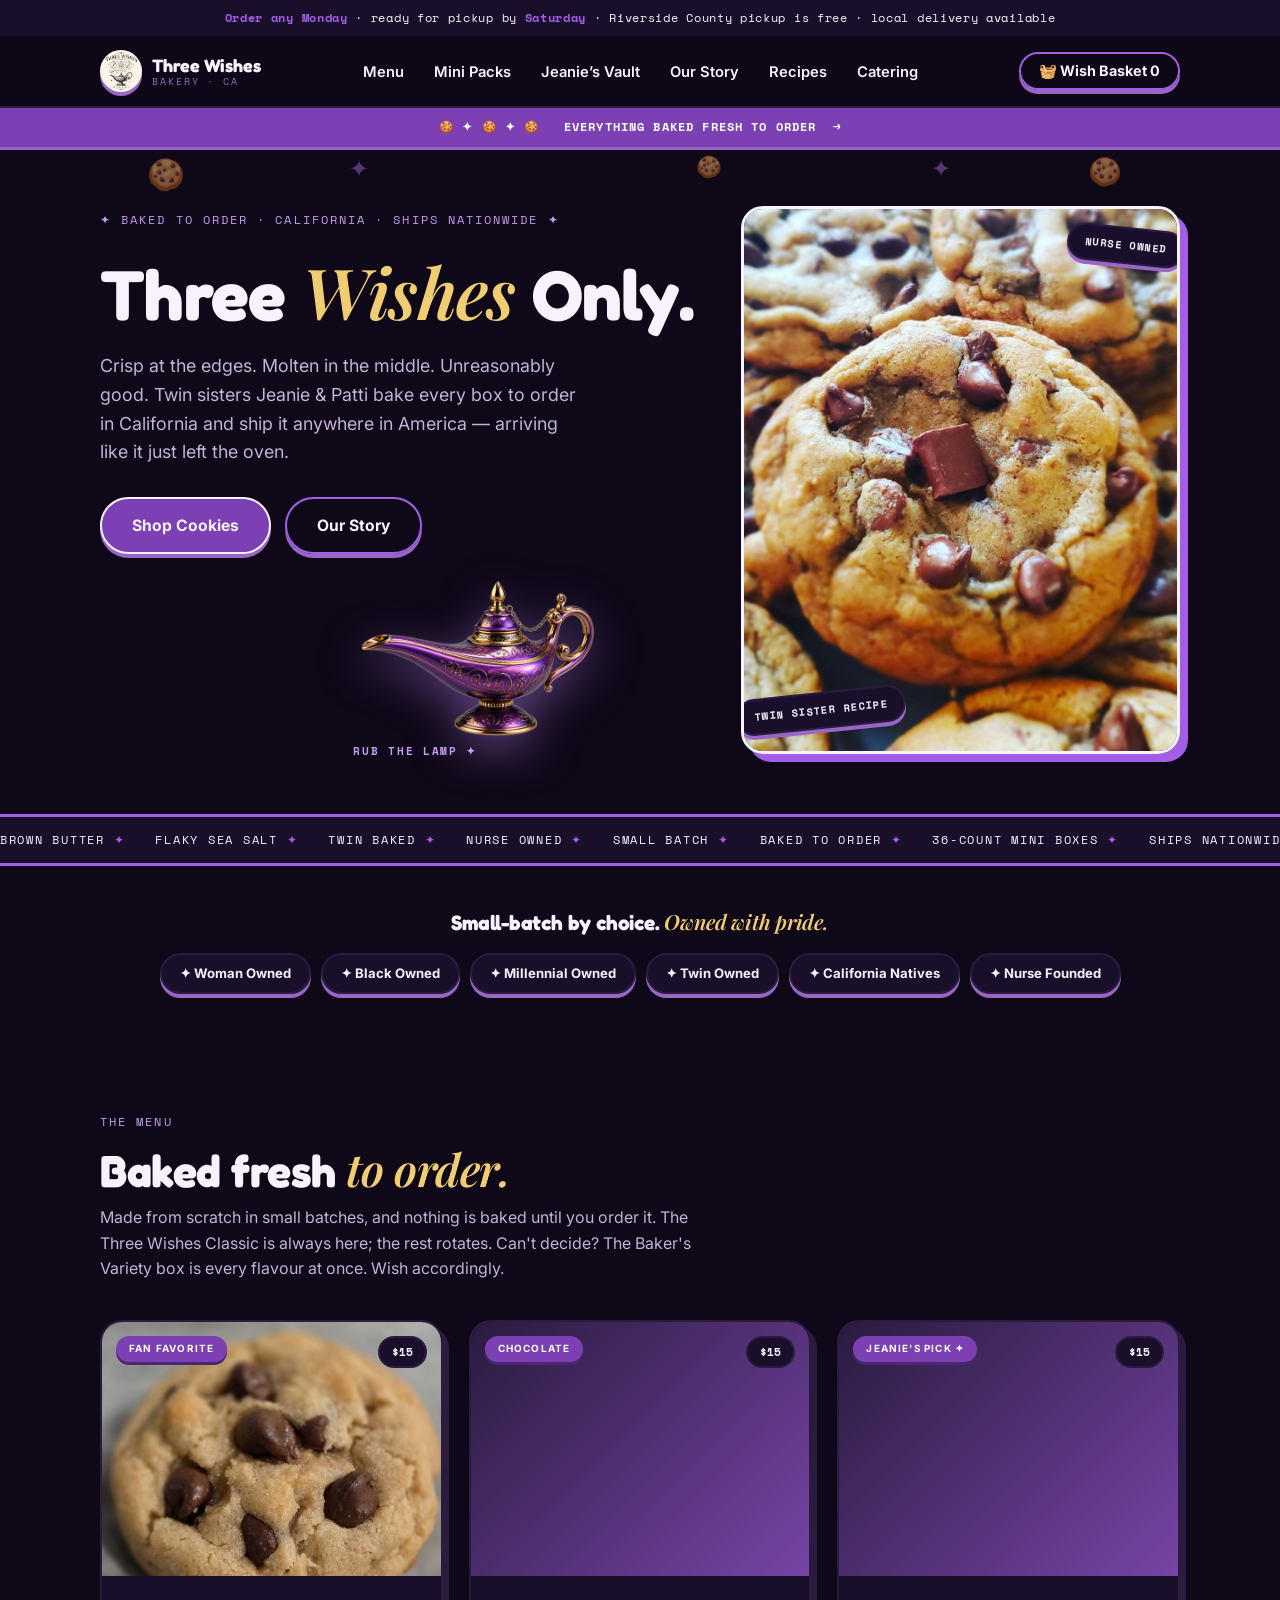
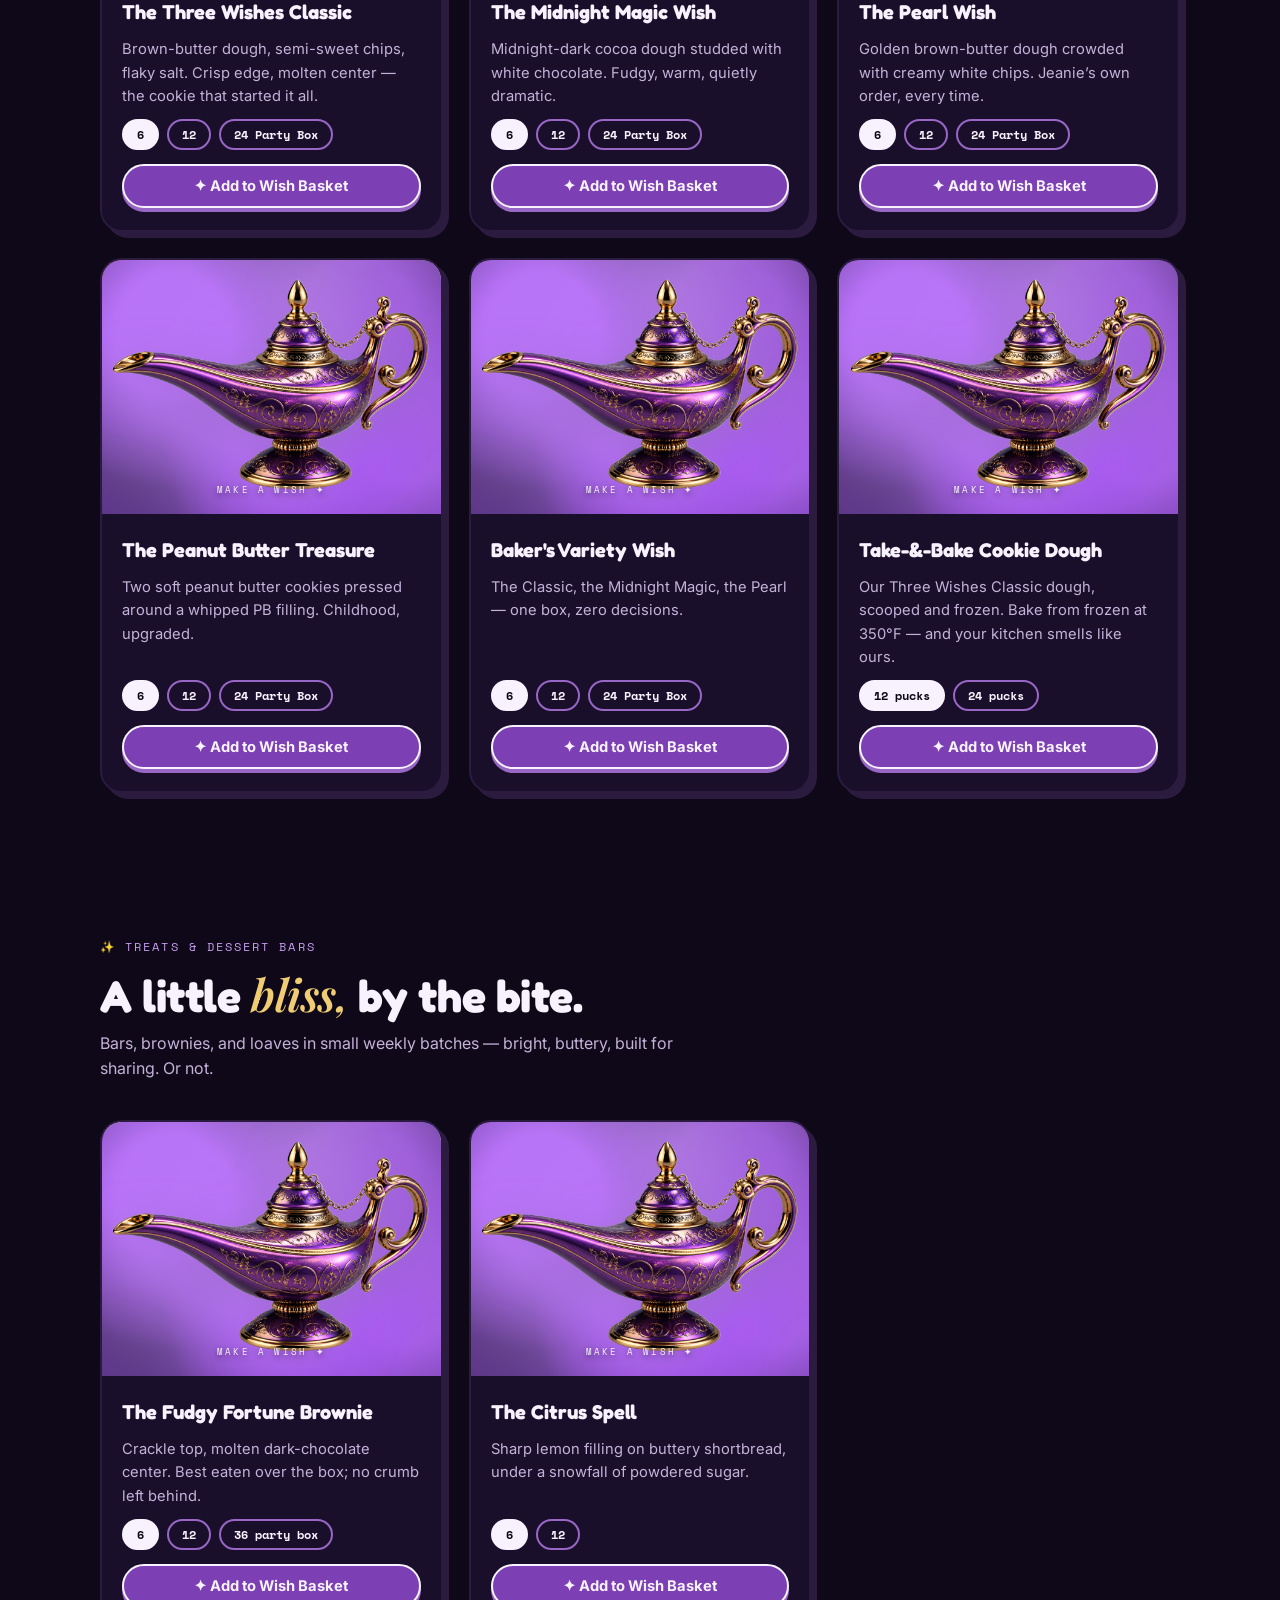
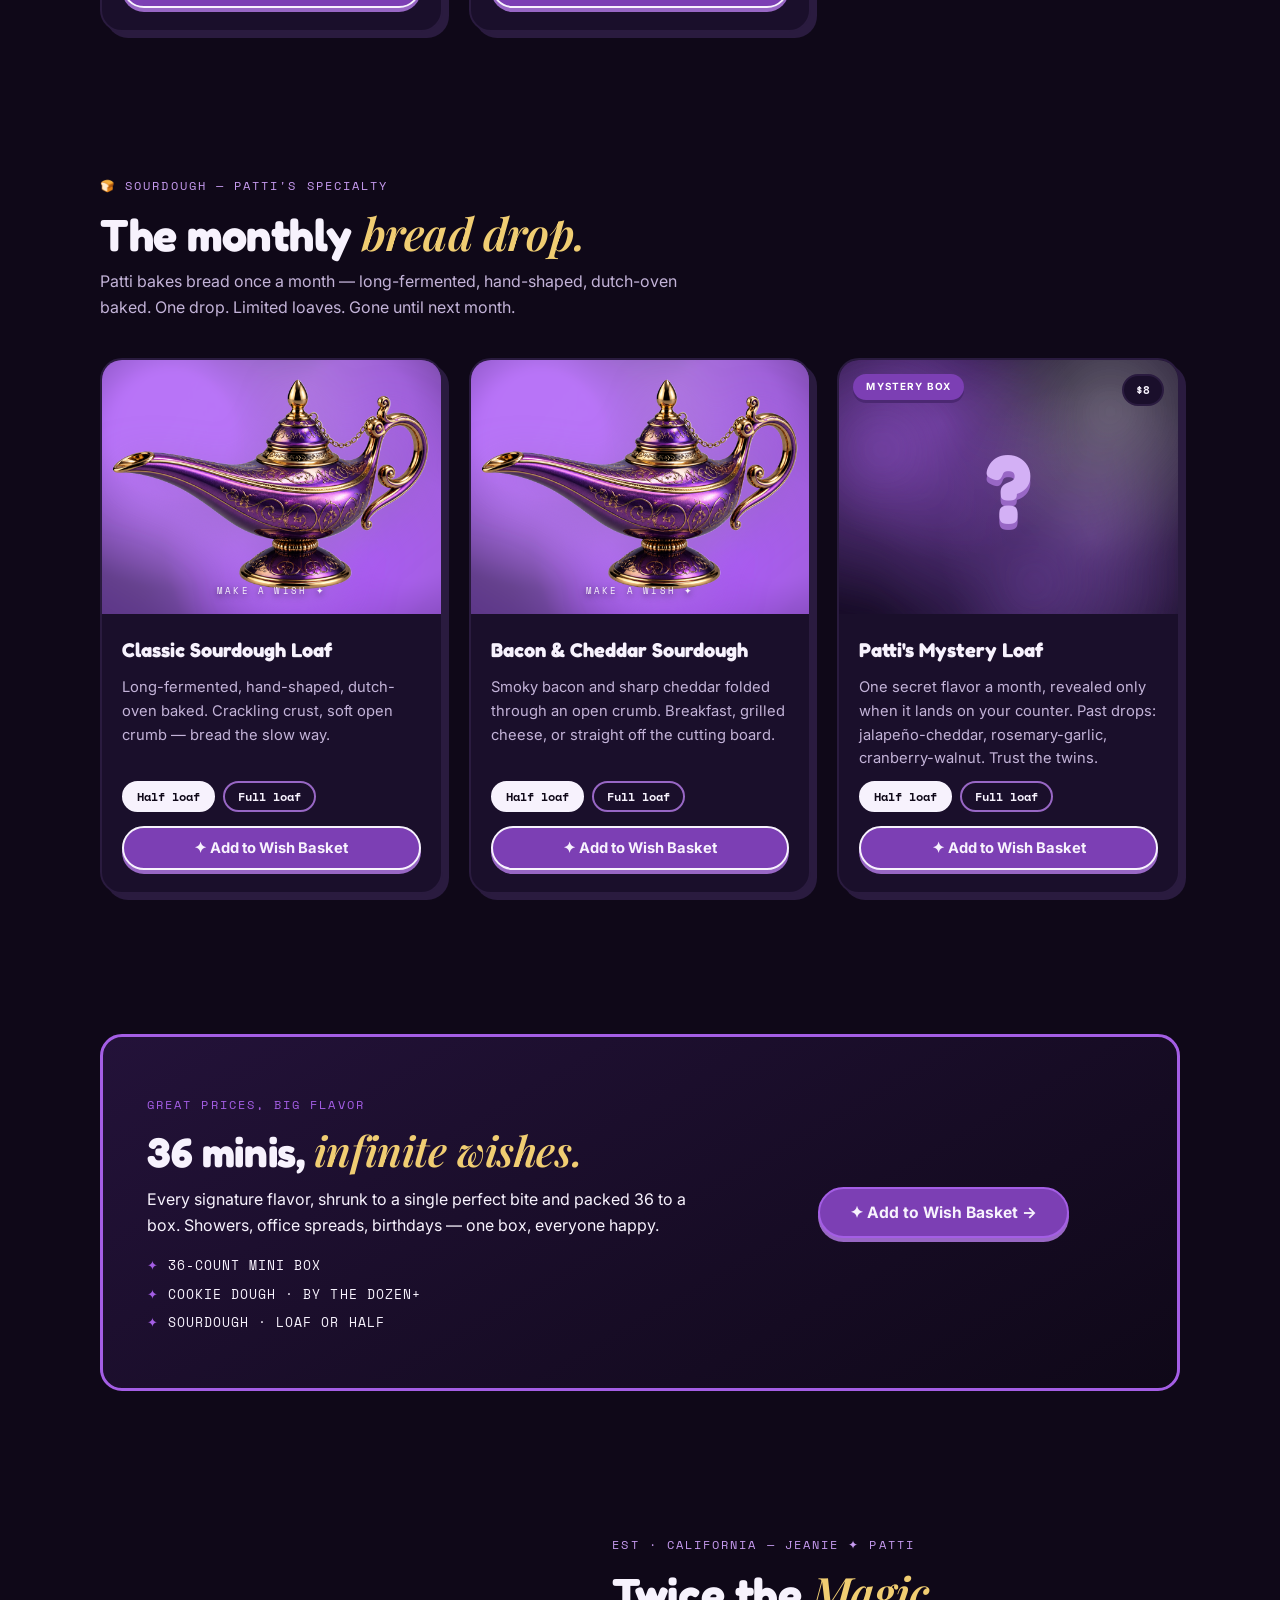
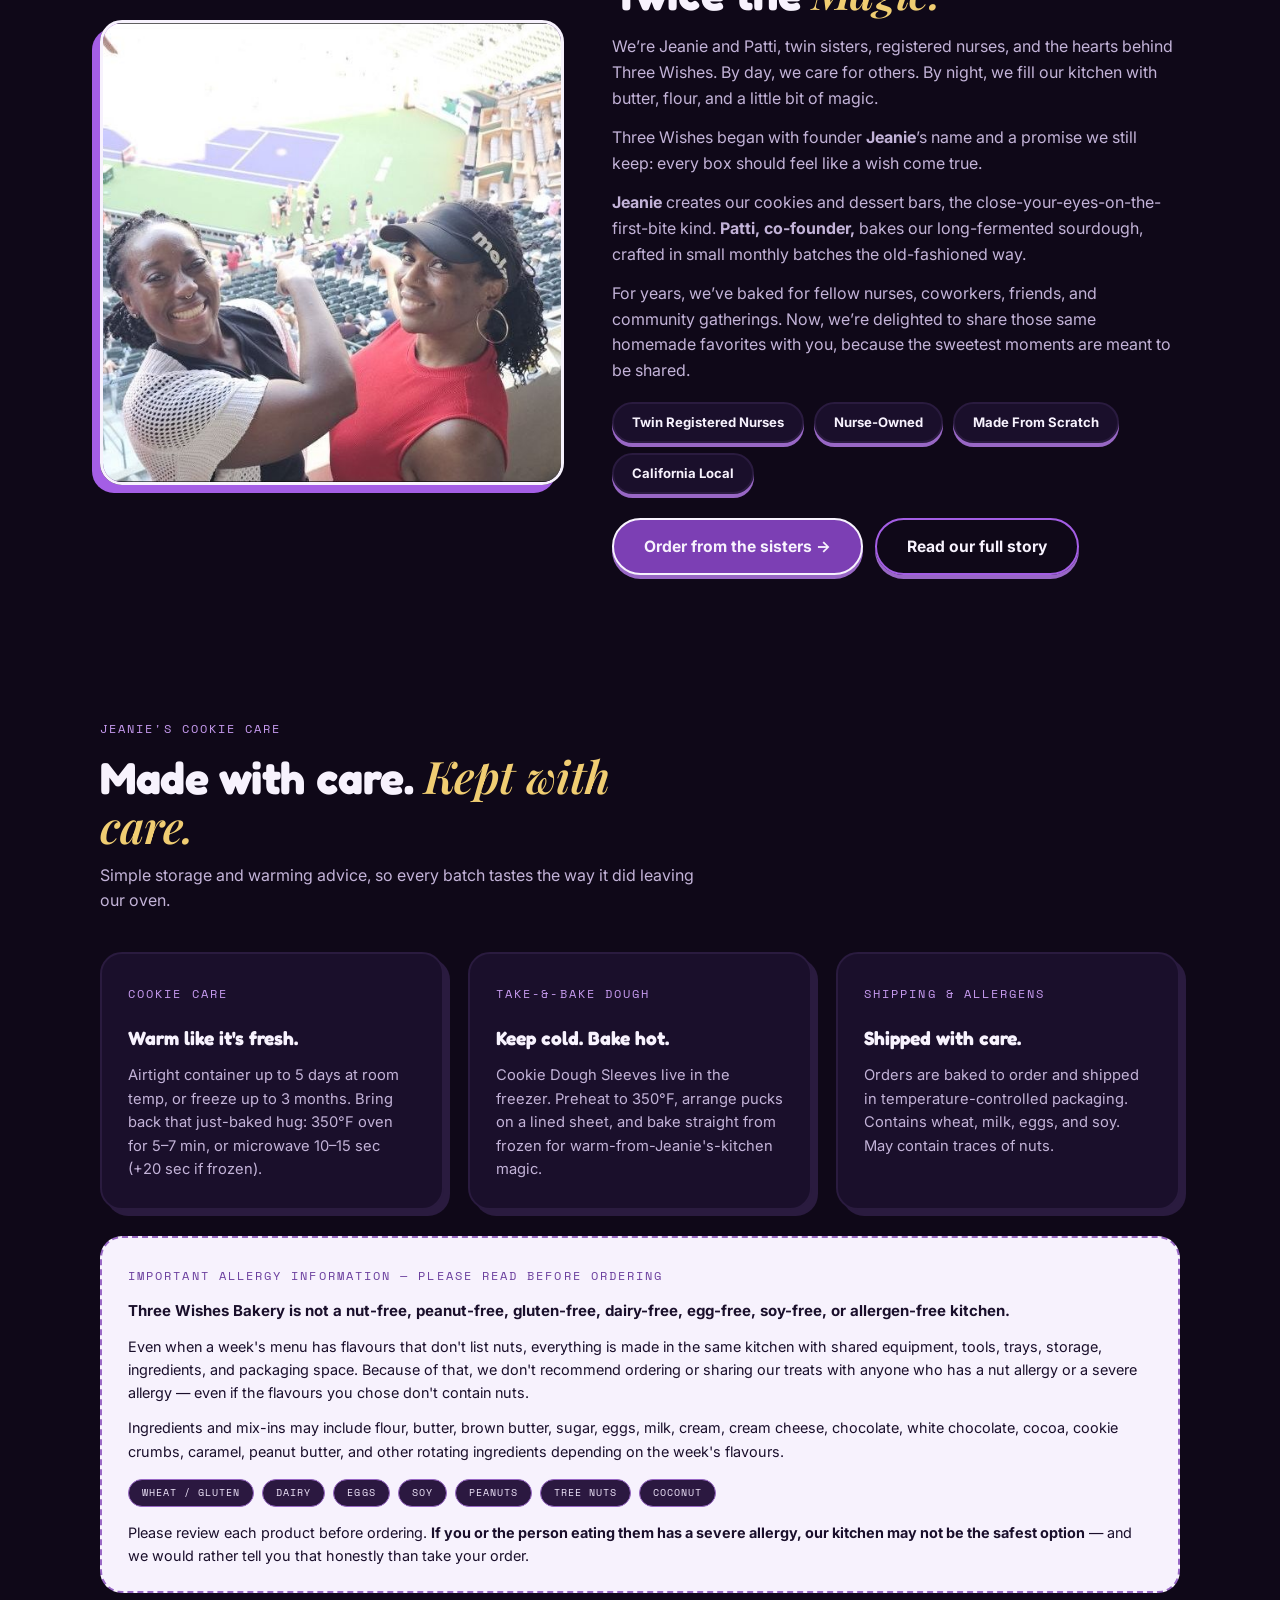
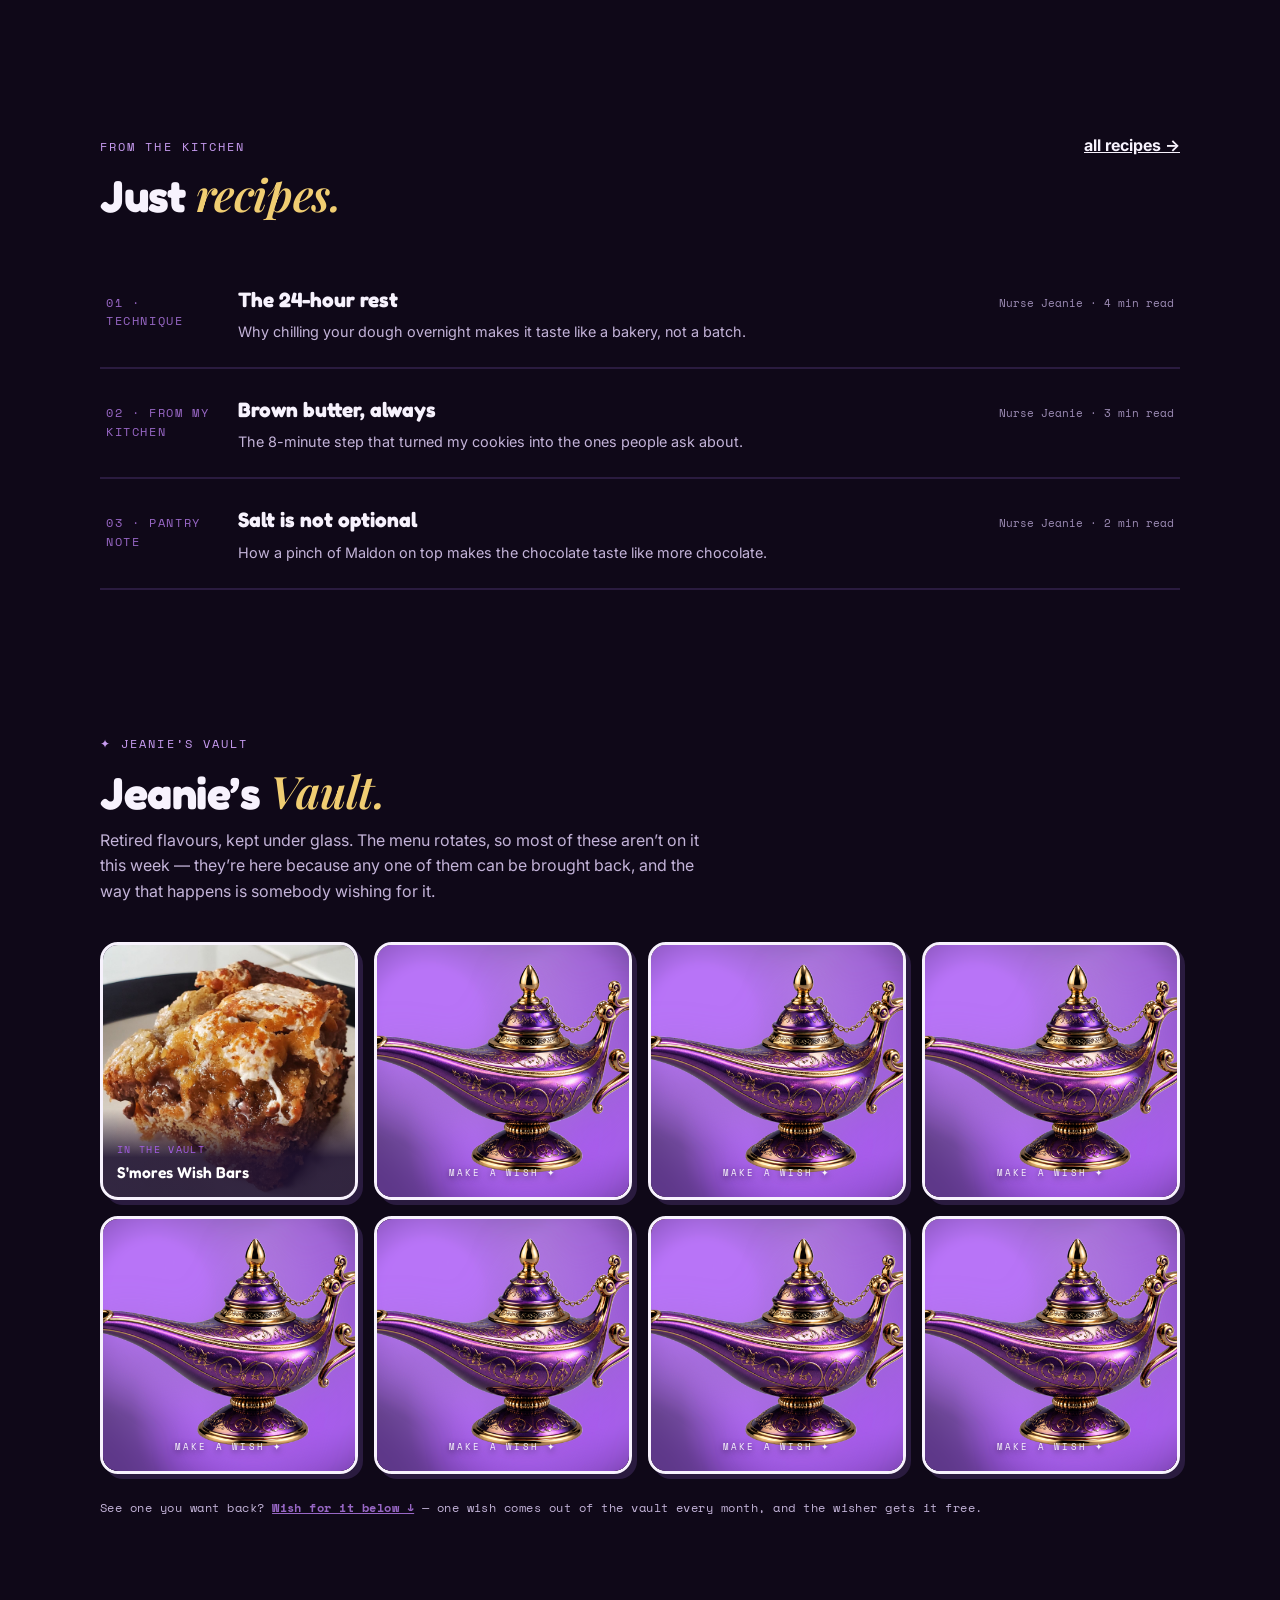
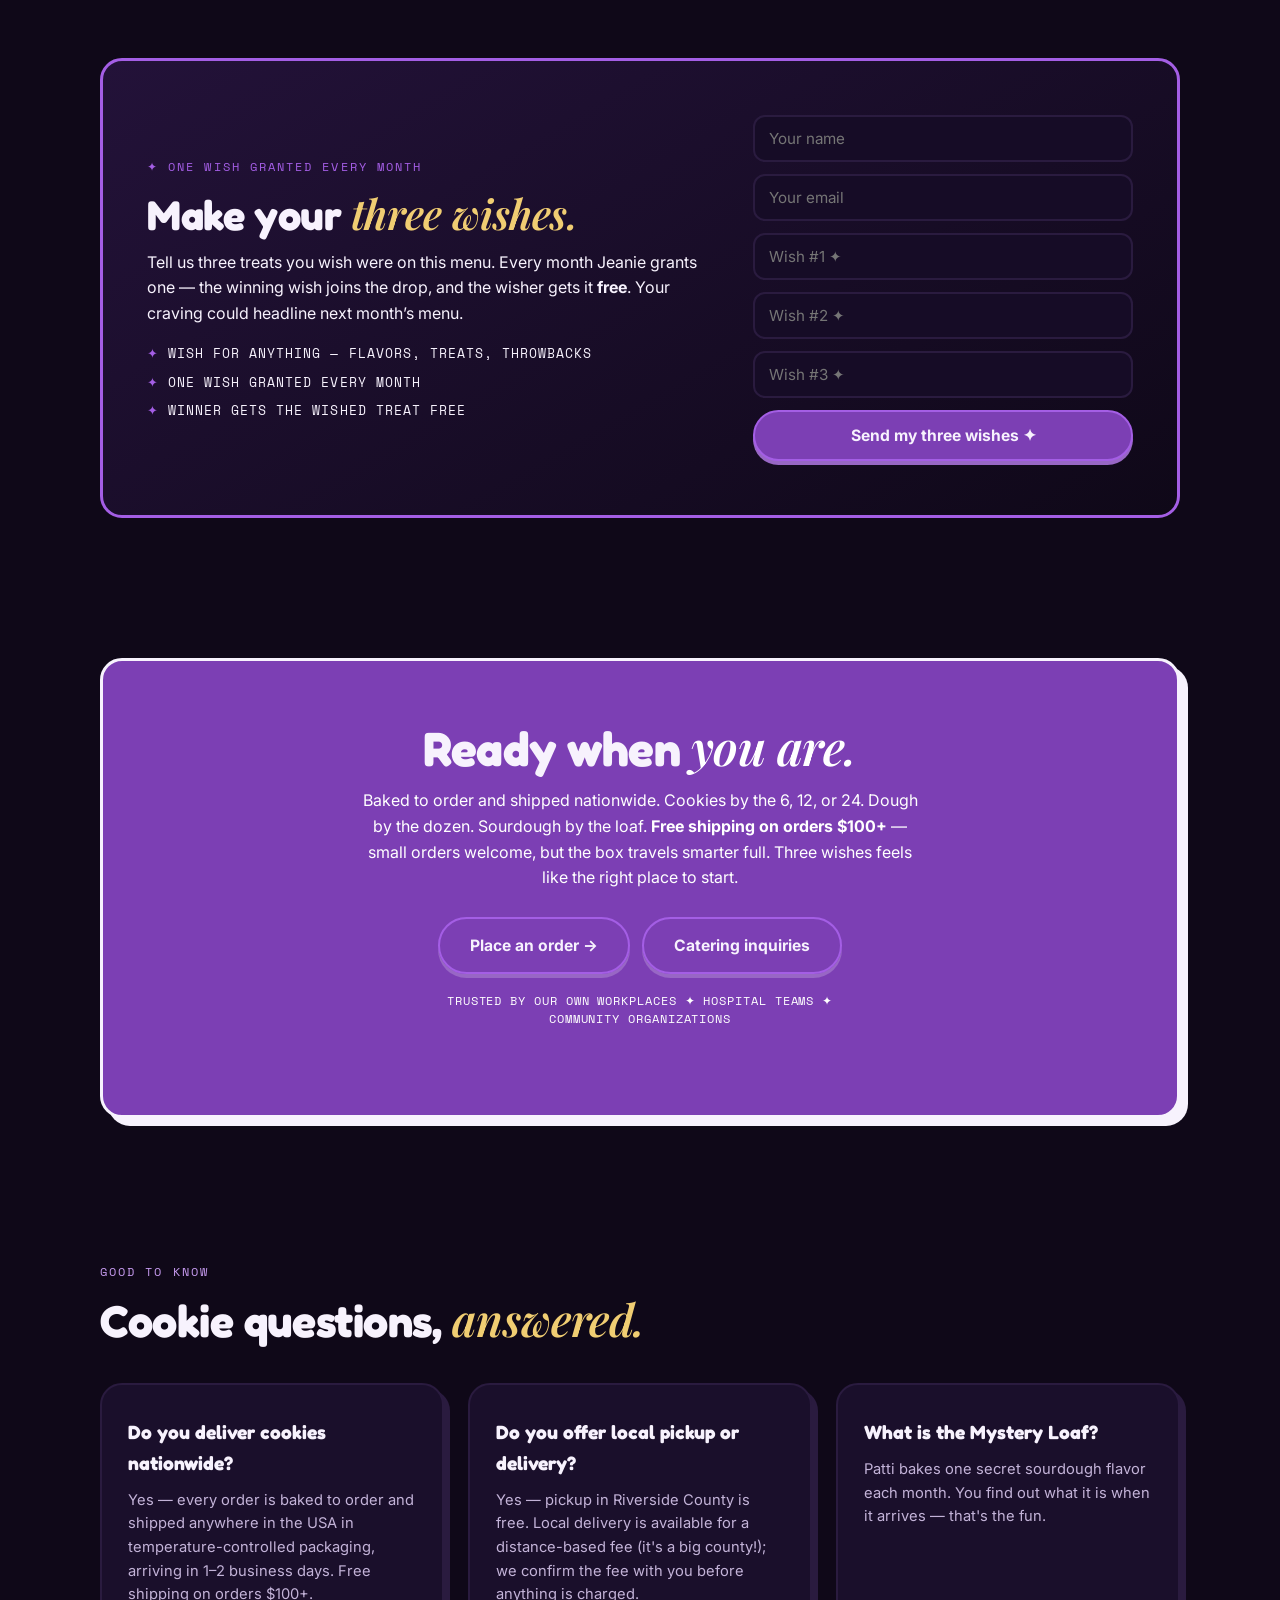
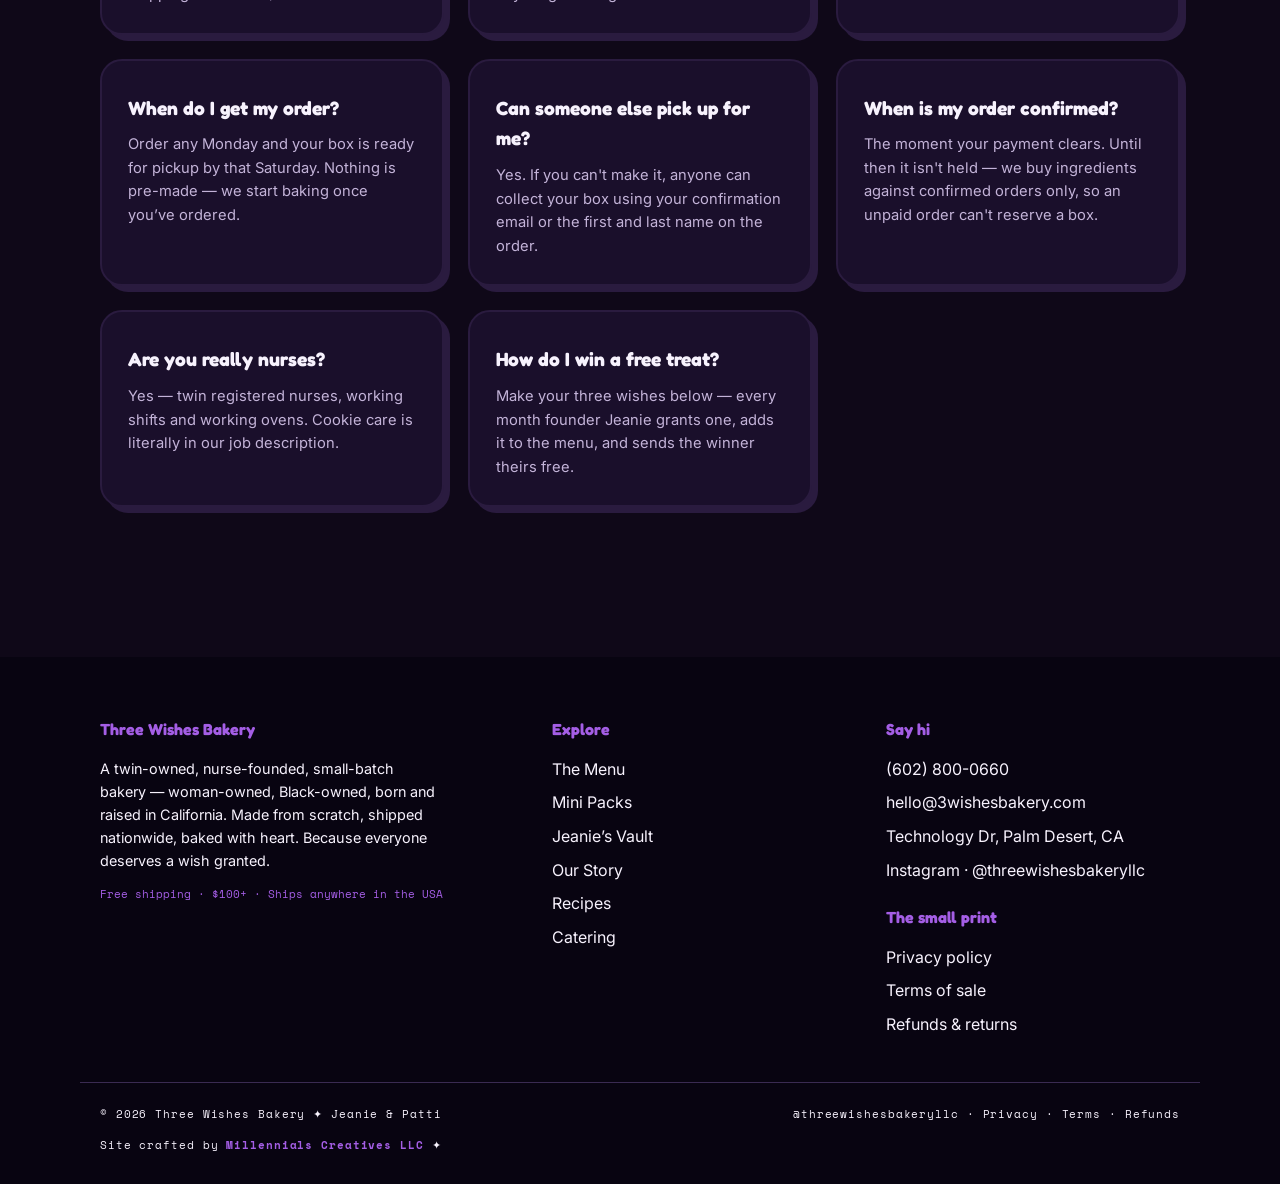
==== commit 3c1a29a3: "Remove the Golden Lemon Bliss Loaf Taken out of all five places it existed, so no layer is left refe" ====
--- a/index.html
+++ b/index.html
@@ -81,7 +81,7 @@
 </script>
 <!-- Product/Offer schema: what puts prices into Google results -->
 <script type="application/ld+json">
-{"@context": "https://schema.org", "@type": "ItemList", "name": "Three Wishes Bakery menu", "itemListElement": [{"@type": "ListItem", "position": 1, "item": {"@type": "Product", "name": "The Three Wishes Classic", "description": "Brown-butter dough, semi-sweet chips, flaky salt. Crisp edge, molten center — the cookie that started it all.", "brand": {"@type": "Brand", "name": "Three Wishes Bakery"}, "category": "Bakery", "image": "https://3wishesbakery.com/real-classic.jpg", "offers": {"@type": "AggregateOffer", "priceCurrency": "USD", "lowPrice": "15.00", "highPrice": "39.00", "offerCount": 3, "availability": "https://schema.org/MadeToOrder", "url": "https://3wishesbakery.com/#menu"}}}, {"@type": "ListItem", "position": 2, "item": {"@type": "Product", "name": "The Midnight Magic Wish", "description": "Midnight-dark cocoa dough studded with white chocolate. Fudgy, warm, quietly dramatic.", "brand": {"@type": "Brand", "name": "Three Wishes Bakery"}, "category": "Bakery", "image": "https://3wishesbakery.com/real-cocoa-white.jpg", "offers": {"@type": "AggregateOffer", "priceCurrency": "USD", "lowPrice": "15.00", "highPrice": "39.00", "offerCount": 3, "availability": "https://schema.org/MadeToOrder", "url": "https://3wishesbakery.com/#menu"}}}, {"@type": "ListItem", "position": 3, "item": {"@type": "Product", "name": "The Pearl Wish", "description": "Golden brown-butter dough crowded with creamy white chips. Jeanie’s own order, every time.", "brand": {"@type": "Brand", "name": "Three Wishes Bakery"}, "category": "Bakery", "image": "https://3wishesbakery.com/real-white-chip.jpg", "offers": {"@type": "AggregateOffer", "priceCurrency": "USD", "lowPrice": "15.00", "highPrice": "39.00", "offerCount": 3, "availability": "https://schema.org/MadeToOrder", "url": "https://3wishesbakery.com/#menu"}}}, {"@type": "ListItem", "position": 4, "item": {"@type": "Product", "name": "The Peanut Butter Treasure", "description": "Two soft peanut butter cookies pressed around a whipped PB filling. Childhood, upgraded.", "brand": {"@type": "Brand", "name": "Three Wishes Bakery"}, "category": "Bakery", "image": "https://3wishesbakery.com/extra-pb-held.jpg", "offers": {"@type": "AggregateOffer", "priceCurrency": "USD", "lowPrice": "15.00", "highPrice": "39.00", "offerCount": 3, "availability": "https://schema.org/MadeToOrder", "url": "https://3wishesbakery.com/#menu"}}}, {"@type": "ListItem", "position": 5, "item": {"@type": "Product", "name": "Baker's Variety Wish", "description": "The Classic, the Midnight Magic, the Pearl — one box, zero decisions.", "brand": {"@type": "Brand", "name": "Three Wishes Bakery"}, "category": "Bakery", "image": "https://3wishesbakery.com/real-lineup.jpg", "offers": {"@type": "AggregateOffer", "priceCurrency": "USD", "lowPrice": "15.00", "highPrice": "39.00", "offerCount": 3, "availability": "https://schema.org/MadeToOrder", "url": "https://3wishesbakery.com/#menu"}}}, {"@type": "ListItem", "position": 6, "item": {"@type": "Product", "name": "Take-&-Bake Cookie Dough", "description": "Our Three Wishes Classic dough, scooped and frozen. Bake from frozen at 350°F — and your kitchen smells like ours.", "brand": {"@type": "Brand", "name": "Three Wishes Bakery"}, "category": "Bakery", "image": "https://3wishesbakery.com/dough-balls.jpg", "offers": {"@type": "AggregateOffer", "priceCurrency": "USD", "lowPrice": "22.00", "highPrice": "40.00", "offerCount": 2, "availability": "https://schema.org/MadeToOrder", "url": "https://3wishesbakery.com/#menu"}}}, {"@type": "ListItem", "position": 7, "item": {"@type": "Product", "name": "The Fudgy Fortune Brownie", "description": "Crackle top, molten dark-chocolate center. Best eaten over the box; no crumb left behind.", "brand": {"@type": "Brand", "name": "Three Wishes Bakery"}, "category": "Bakery", "image": "https://3wishesbakery.com/brownie.jpg", "offers": {"@type": "AggregateOffer", "priceCurrency": "USD", "lowPrice": "18.00", "highPrice": "78.00", "offerCount": 3, "availability": "https://schema.org/MadeToOrder", "url": "https://3wishesbakery.com/#menu"}}}, {"@type": "ListItem", "position": 8, "item": {"@type": "Product", "name": "Golden Lemon Bliss Loaf", "description": "Fresh lemon juice and zest in a buttery crumb, finished with vanilla glaze. Sunshine, sliced.", "brand": {"@type": "Brand", "name": "Three Wishes Bakery"}, "category": "Bakery", "image": "https://3wishesbakery.com/real-lemon-loaf.jpg", "offers": {"@type": "AggregateOffer", "priceCurrency": "USD", "lowPrice": "14.00", "highPrice": "24.00", "offerCount": 2, "availability": "https://schema.org/MadeToOrder", "url": "https://3wishesbakery.com/#menu"}}}, {"@type": "ListItem", "position": 9, "item": {"@type": "Product", "name": "The Citrus Spell", "description": "Sharp lemon filling on buttery shortbread, under a snowfall of powdered sugar.", "brand": {"@type": "Brand", "name": "Three Wishes Bakery"}, "category": "Bakery", "image": "https://3wishesbakery.com/lemon-bar.jpg", "offers": {"@type": "AggregateOffer", "priceCurrency": "USD", "lowPrice": "18.00", "highPrice": "32.00", "offerCount": 2, "availability": "https://schema.org/MadeToOrder", "url": "https://3wishesbakery.com/#menu"}}}, {"@type": "ListItem", "position": 10, "item": {"@type": "Product", "name": "Classic Sourdough Loaf", "description": "Long-fermented, hand-shaped, dutch-oven baked. Crackling crust, soft open crumb — bread the slow way.", "brand": {"@type": "Brand", "name": "Three Wishes Bakery"}, "category": "Bakery", "image": "https://3wishesbakery.com/real-sourdough-boule.jpg", "offers": {"@type": "AggregateOffer", "priceCurrency": "USD", "lowPrice": "7.00", "highPrice": "12.00", "offerCount": 2, "availability": "https://schema.org/MadeToOrder", "url": "https://3wishesbakery.com/#menu"}}}, {"@type": "ListItem", "position": 11, "item": {"@type": "Product", "name": "Bacon & Cheddar Sourdough", "description": "Smoky bacon and sharp cheddar folded through an open crumb. Breakfast, grilled cheese, or straight off the cutting board.", "brand": {"@type": "Brand", "name": "Three Wishes Bakery"}, "category": "Bakery", "image": "https://3wishesbakery.com/real-sourdough-bacon.jpg", "offers": {"@type": "AggregateOffer", "priceCurrency": "USD", "lowPrice": "9.00", "highPrice": "16.00", "offerCount": 2, "availability": "https://schema.org/MadeToOrder", "url": "https://3wishesbakery.com/#menu"}}}, {"@type": "ListItem", "position": 12, "item": {"@type": "Product", "name": "Patti's Mystery Loaf", "description": "One secret flavor a month, revealed only when it lands on your counter. Past drops: jalapeño-cheddar, rosemary-garlic, cranberry-walnut. Trust the twins.", "brand": {"@type": "Brand", "name": "Three Wishes Bakery"}, "category": "Bakery", "offers": {"@type": "AggregateOffer", "priceCurrency": "USD", "lowPrice": "8.00", "highPrice": "14.00", "offerCount": 2, "availability": "https://schema.org/MadeToOrder", "url": "https://3wishesbakery.com/#menu"}}}, {"@type": "ListItem", "position": 13, "item": {"@type": "Product", "name": "36-Count Mini Box", "description": "36-Count Mini Box from Three Wishes Bakery — baked to order in California.", "brand": {"@type": "Brand", "name": "Three Wishes Bakery"}, "category": "Bakery", "offers": {"@type": "AggregateOffer", "priceCurrency": "USD", "lowPrice": "36.00", "highPrice": "36.00", "offerCount": 1, "availability": "https://schema.org/MadeToOrder", "url": "https://3wishesbakery.com/#menu"}}}]}
+{"@context": "https://schema.org", "@type": "ItemList", "name": "Three Wishes Bakery menu", "itemListElement": [{"@type": "ListItem", "position": 1, "item": {"@type": "Product", "name": "The Three Wishes Classic", "description": "Brown-butter dough, semi-sweet chips, flaky salt. Crisp edge, molten center — the cookie that started it all.", "brand": {"@type": "Brand", "name": "Three Wishes Bakery"}, "category": "Bakery", "image": "https://3wishesbakery.com/real-classic.jpg", "offers": {"@type": "AggregateOffer", "priceCurrency": "USD", "lowPrice": "15.00", "highPrice": "39.00", "offerCount": 3, "availability": "https://schema.org/MadeToOrder", "url": "https://3wishesbakery.com/#menu"}}}, {"@type": "ListItem", "position": 2, "item": {"@type": "Product", "name": "The Midnight Magic Wish", "description": "Midnight-dark cocoa dough studded with white chocolate. Fudgy, warm, quietly dramatic.", "brand": {"@type": "Brand", "name": "Three Wishes Bakery"}, "category": "Bakery", "image": "https://3wishesbakery.com/real-cocoa-white.jpg", "offers": {"@type": "AggregateOffer", "priceCurrency": "USD", "lowPrice": "15.00", "highPrice": "39.00", "offerCount": 3, "availability": "https://schema.org/MadeToOrder", "url": "https://3wishesbakery.com/#menu"}}}, {"@type": "ListItem", "position": 3, "item": {"@type": "Product", "name": "The Pearl Wish", "description": "Golden brown-butter dough crowded with creamy white chips. Jeanie’s own order, every time.", "brand": {"@type": "Brand", "name": "Three Wishes Bakery"}, "category": "Bakery", "image": "https://3wishesbakery.com/real-white-chip.jpg", "offers": {"@type": "AggregateOffer", "priceCurrency": "USD", "lowPrice": "15.00", "highPrice": "39.00", "offerCount": 3, "availability": "https://schema.org/MadeToOrder", "url": "https://3wishesbakery.com/#menu"}}}, {"@type": "ListItem", "position": 4, "item": {"@type": "Product", "name": "The Peanut Butter Treasure", "description": "Two soft peanut butter cookies pressed around a whipped PB filling. Childhood, upgraded.", "brand": {"@type": "Brand", "name": "Three Wishes Bakery"}, "category": "Bakery", "image": "https://3wishesbakery.com/extra-pb-held.jpg", "offers": {"@type": "AggregateOffer", "priceCurrency": "USD", "lowPrice": "15.00", "highPrice": "39.00", "offerCount": 3, "availability": "https://schema.org/MadeToOrder", "url": "https://3wishesbakery.com/#menu"}}}, {"@type": "ListItem", "position": 5, "item": {"@type": "Product", "name": "Baker's Variety Wish", "description": "The Classic, the Midnight Magic, the Pearl — one box, zero decisions.", "brand": {"@type": "Brand", "name": "Three Wishes Bakery"}, "category": "Bakery", "image": "https://3wishesbakery.com/real-lineup.jpg", "offers": {"@type": "AggregateOffer", "priceCurrency": "USD", "lowPrice": "15.00", "highPrice": "39.00", "offerCount": 3, "availability": "https://schema.org/MadeToOrder", "url": "https://3wishesbakery.com/#menu"}}}, {"@type": "ListItem", "position": 6, "item": {"@type": "Product", "name": "Take-&-Bake Cookie Dough", "description": "Our Three Wishes Classic dough, scooped and frozen. Bake from frozen at 350°F — and your kitchen smells like ours.", "brand": {"@type": "Brand", "name": "Three Wishes Bakery"}, "category": "Bakery", "image": "https://3wishesbakery.com/dough-balls.jpg", "offers": {"@type": "AggregateOffer", "priceCurrency": "USD", "lowPrice": "22.00", "highPrice": "40.00", "offerCount": 2, "availability": "https://schema.org/MadeToOrder", "url": "https://3wishesbakery.com/#menu"}}}, {"@type": "ListItem", "position": 7, "item": {"@type": "Product", "name": "The Fudgy Fortune Brownie", "description": "Crackle top, molten dark-chocolate center. Best eaten over the box; no crumb left behind.", "brand": {"@type": "Brand", "name": "Three Wishes Bakery"}, "category": "Bakery", "image": "https://3wishesbakery.com/brownie.jpg", "offers": {"@type": "AggregateOffer", "priceCurrency": "USD", "lowPrice": "18.00", "highPrice": "78.00", "offerCount": 3, "availability": "https://schema.org/MadeToOrder", "url": "https://3wishesbakery.com/#menu"}}}, {"@type": "ListItem", "position": 8, "item": {"@type": "Product", "name": "The Citrus Spell", "description": "Sharp lemon filling on buttery shortbread, under a snowfall of powdered sugar.", "brand": {"@type": "Brand", "name": "Three Wishes Bakery"}, "category": "Bakery", "image": "https://3wishesbakery.com/lemon-bar.jpg", "offers": {"@type": "AggregateOffer", "priceCurrency": "USD", "lowPrice": "18.00", "highPrice": "32.00", "offerCount": 2, "availability": "https://schema.org/MadeToOrder", "url": "https://3wishesbakery.com/#menu"}}}, {"@type": "ListItem", "position": 9, "item": {"@type": "Product", "name": "Classic Sourdough Loaf", "description": "Long-fermented, hand-shaped, dutch-oven baked. Crackling crust, soft open crumb — bread the slow way.", "brand": {"@type": "Brand", "name": "Three Wishes Bakery"}, "category": "Bakery", "image": "https://3wishesbakery.com/real-sourdough-boule.jpg", "offers": {"@type": "AggregateOffer", "priceCurrency": "USD", "lowPrice": "7.00", "highPrice": "12.00", "offerCount": 2, "availability": "https://schema.org/MadeToOrder", "url": "https://3wishesbakery.com/#menu"}}}, {"@type": "ListItem", "position": 10, "item": {"@type": "Product", "name": "Bacon & Cheddar Sourdough", "description": "Smoky bacon and sharp cheddar folded through an open crumb. Breakfast, grilled cheese, or straight off the cutting board.", "brand": {"@type": "Brand", "name": "Three Wishes Bakery"}, "category": "Bakery", "image": "https://3wishesbakery.com/real-sourdough-bacon.jpg", "offers": {"@type": "AggregateOffer", "priceCurrency": "USD", "lowPrice": "9.00", "highPrice": "16.00", "offerCount": 2, "availability": "https://schema.org/MadeToOrder", "url": "https://3wishesbakery.com/#menu"}}}, {"@type": "ListItem", "position": 11, "item": {"@type": "Product", "name": "Patti's Mystery Loaf", "description": "One secret flavor a month, revealed only when it lands on your counter. Past drops: jalapeño-cheddar, rosemary-garlic, cranberry-walnut. Trust the twins.", "brand": {"@type": "Brand", "name": "Three Wishes Bakery"}, "category": "Bakery", "offers": {"@type": "AggregateOffer", "priceCurrency": "USD", "lowPrice": "8.00", "highPrice": "14.00", "offerCount": 2, "availability": "https://schema.org/MadeToOrder", "url": "https://3wishesbakery.com/#menu"}}}, {"@type": "ListItem", "position": 12, "item": {"@type": "Product", "name": "36-Count Mini Box", "description": "36-Count Mini Box from Three Wishes Bakery — baked to order in California.", "brand": {"@type": "Brand", "name": "Three Wishes Bakery"}, "category": "Bakery", "offers": {"@type": "AggregateOffer", "priceCurrency": "USD", "lowPrice": "36.00", "highPrice": "36.00", "offerCount": 1, "availability": "https://schema.org/MadeToOrder", "url": "https://3wishesbakery.com/#menu"}}}]}
 </script>
 <link rel="icon" href="favicon-32.png" sizes="32x32">
 <link rel="icon" href="favicon-16.png" sizes="16x16">
@@ -318,21 +318,6 @@
       </div>
     </article>
 
-    <article class="card" data-product="lemonloaf">
-      <div class="card-photo">
-        <img src="real-lemon-loaf.jpg" alt="Golden Lemon Bliss Loaf with vanilla glaze" data-optional width="720" height="768" loading="lazy" decoding="async">
-        <span class="tag">Loaf</span><span class="price-chip">from $14</span>
-      </div>
-      <div class="card-body">
-        <h3>Golden Lemon Bliss Loaf</h3>
-        <p>Fresh lemon juice and zest in a buttery crumb, finished with vanilla glaze. Sunshine, sliced.</p>
-        <div class="size-row" role="group" aria-label="Choose size">
-          <button type="button" class="size-btn" data-size-index="0" aria-pressed="true" onclick="selectSize(this)">Half loaf</button>
-          <button type="button" class="size-btn" data-size-index="1" aria-pressed="false" onclick="selectSize(this)">Full loaf</button>
-        </div>
-        <button type="button" class="add-btn" onclick="addFromCard(this.closest('.card'))">✦ Add to Wish Basket</button>
-      </div>
-    </article>
 
     <article class="card" data-product="tangybars">
       <div class="card-photo">
